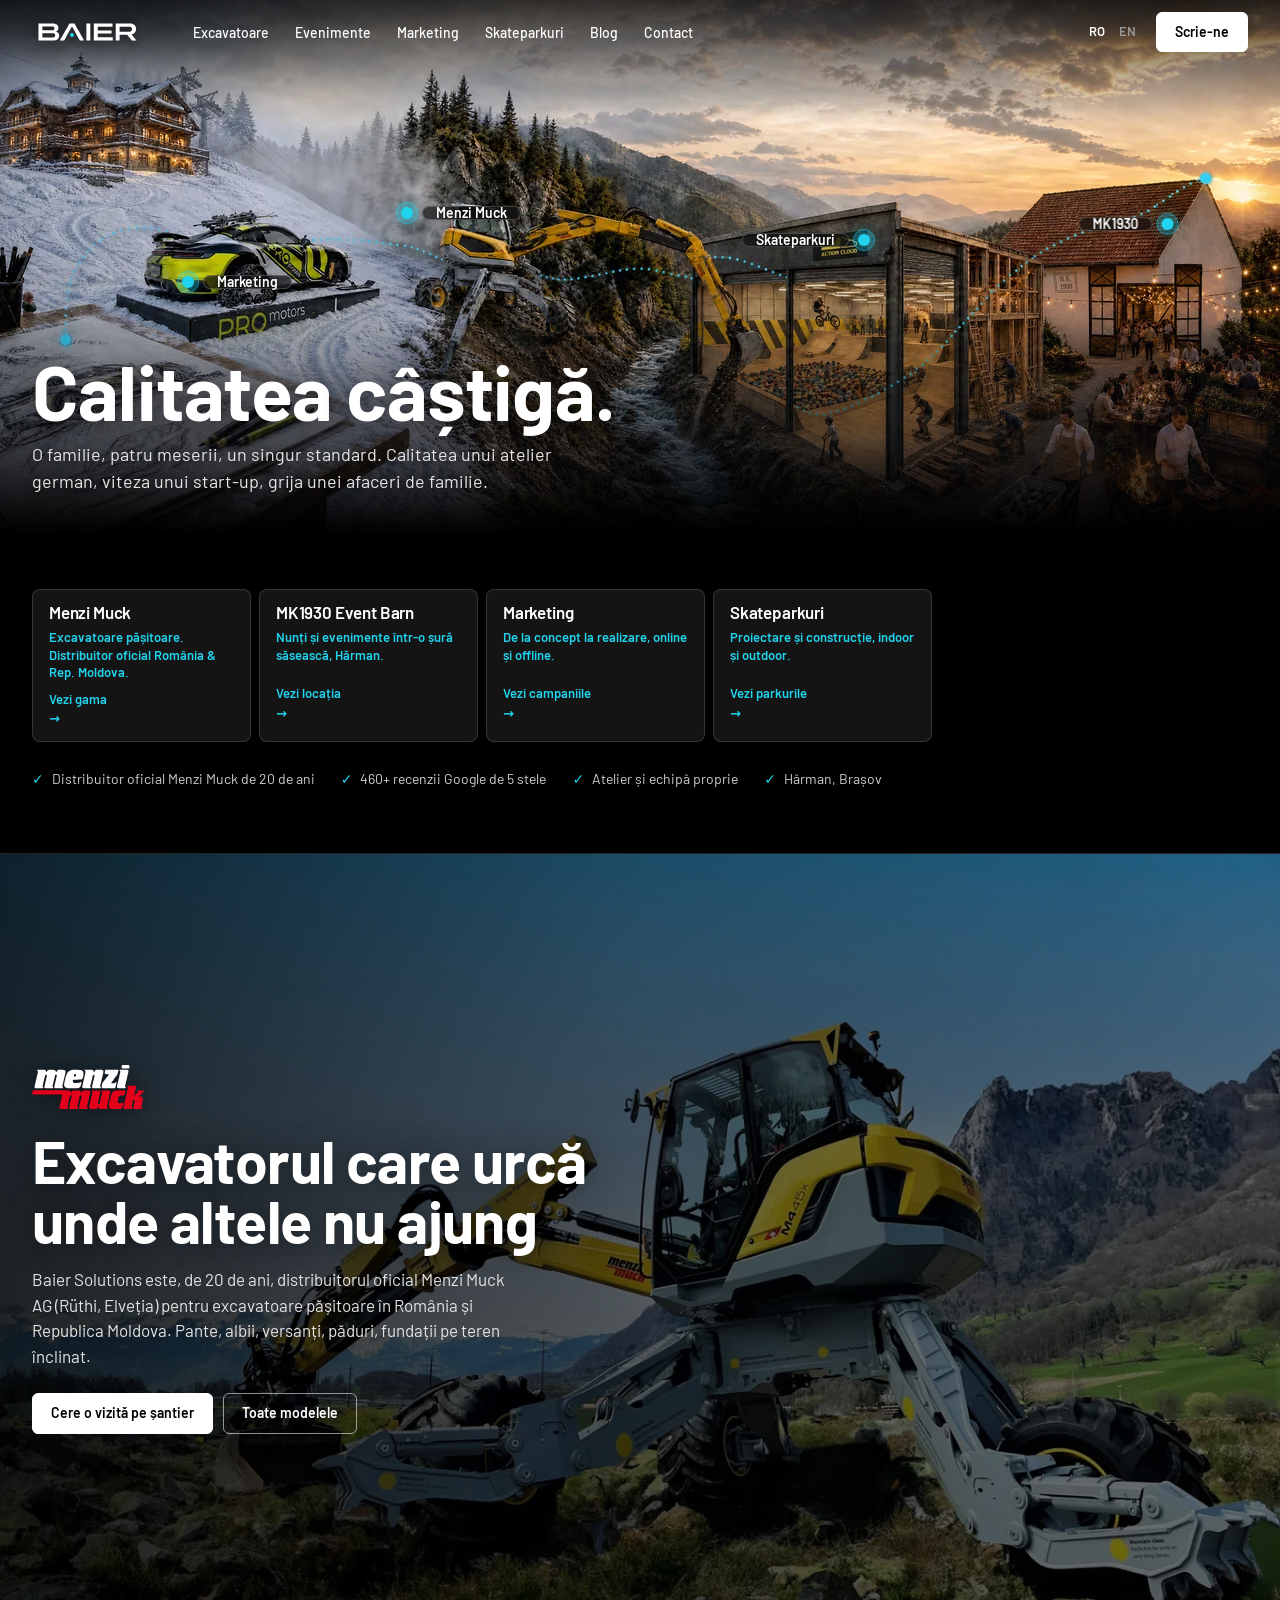
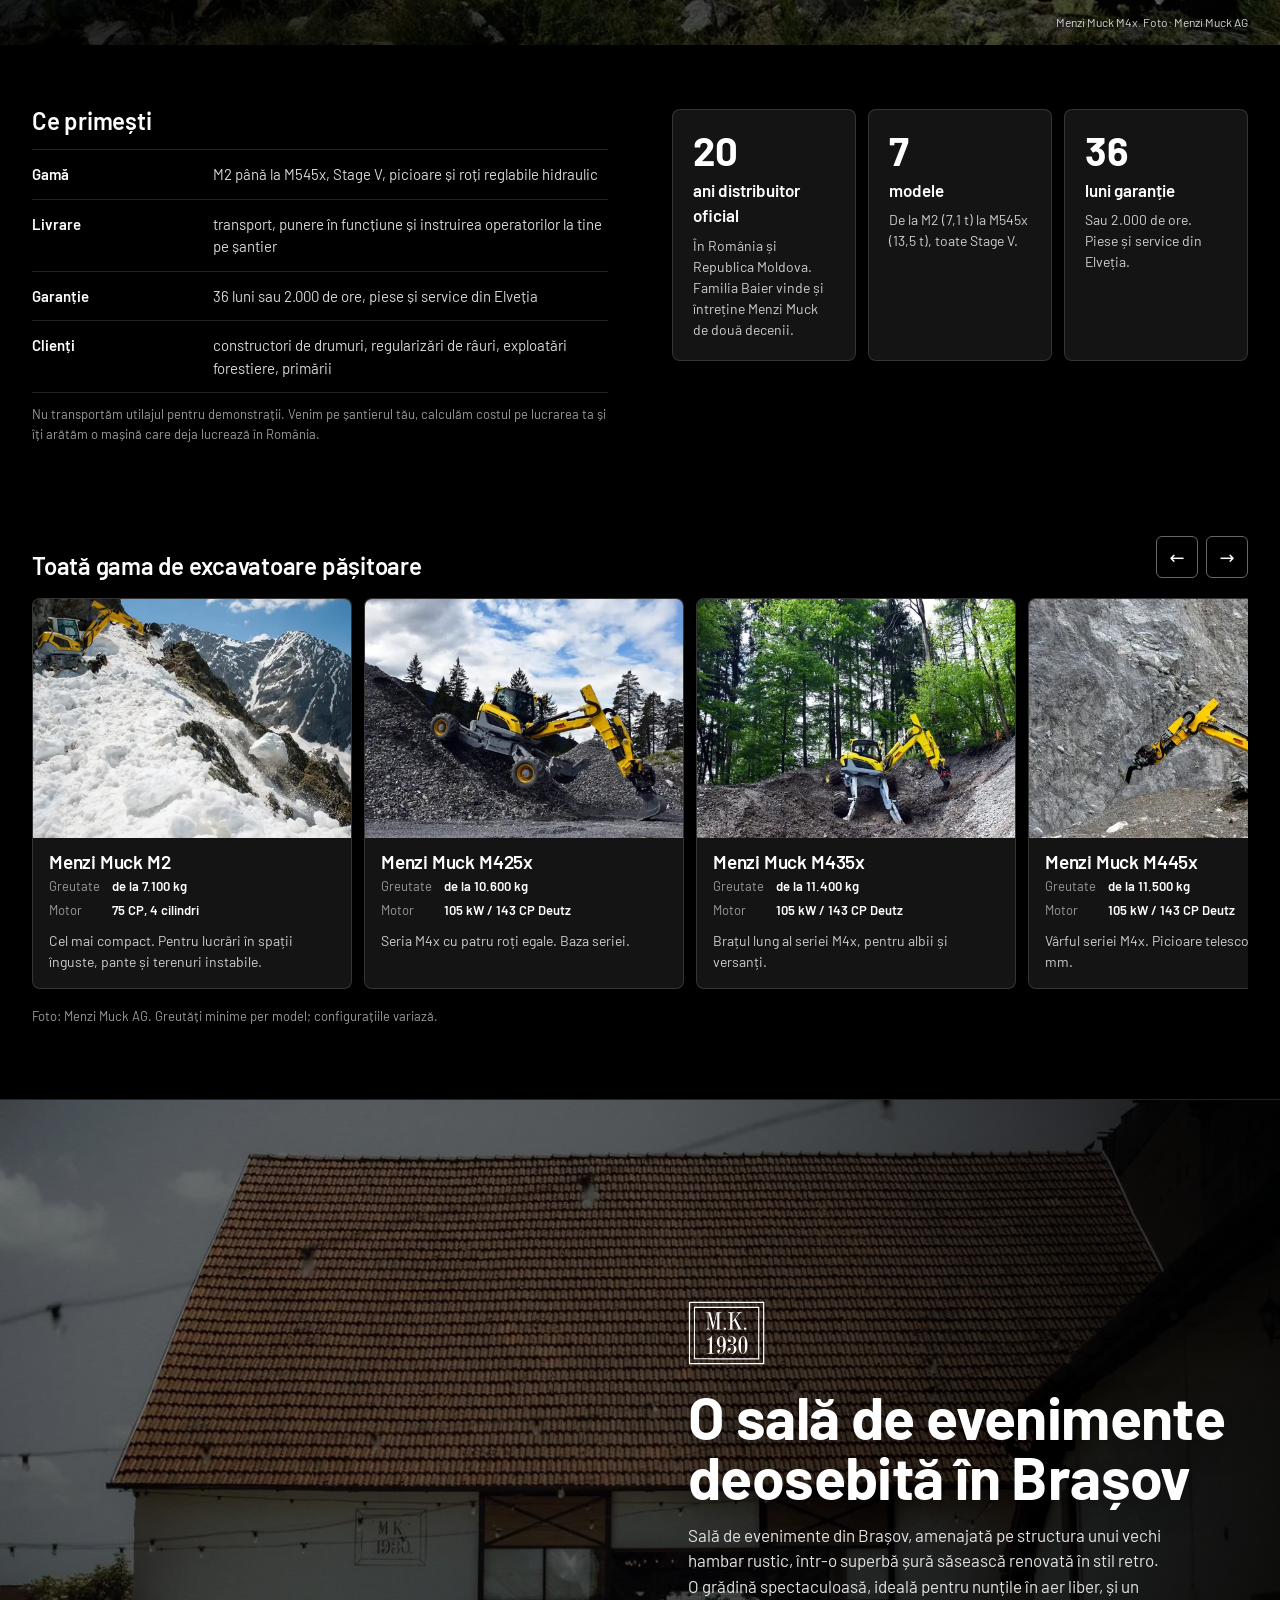
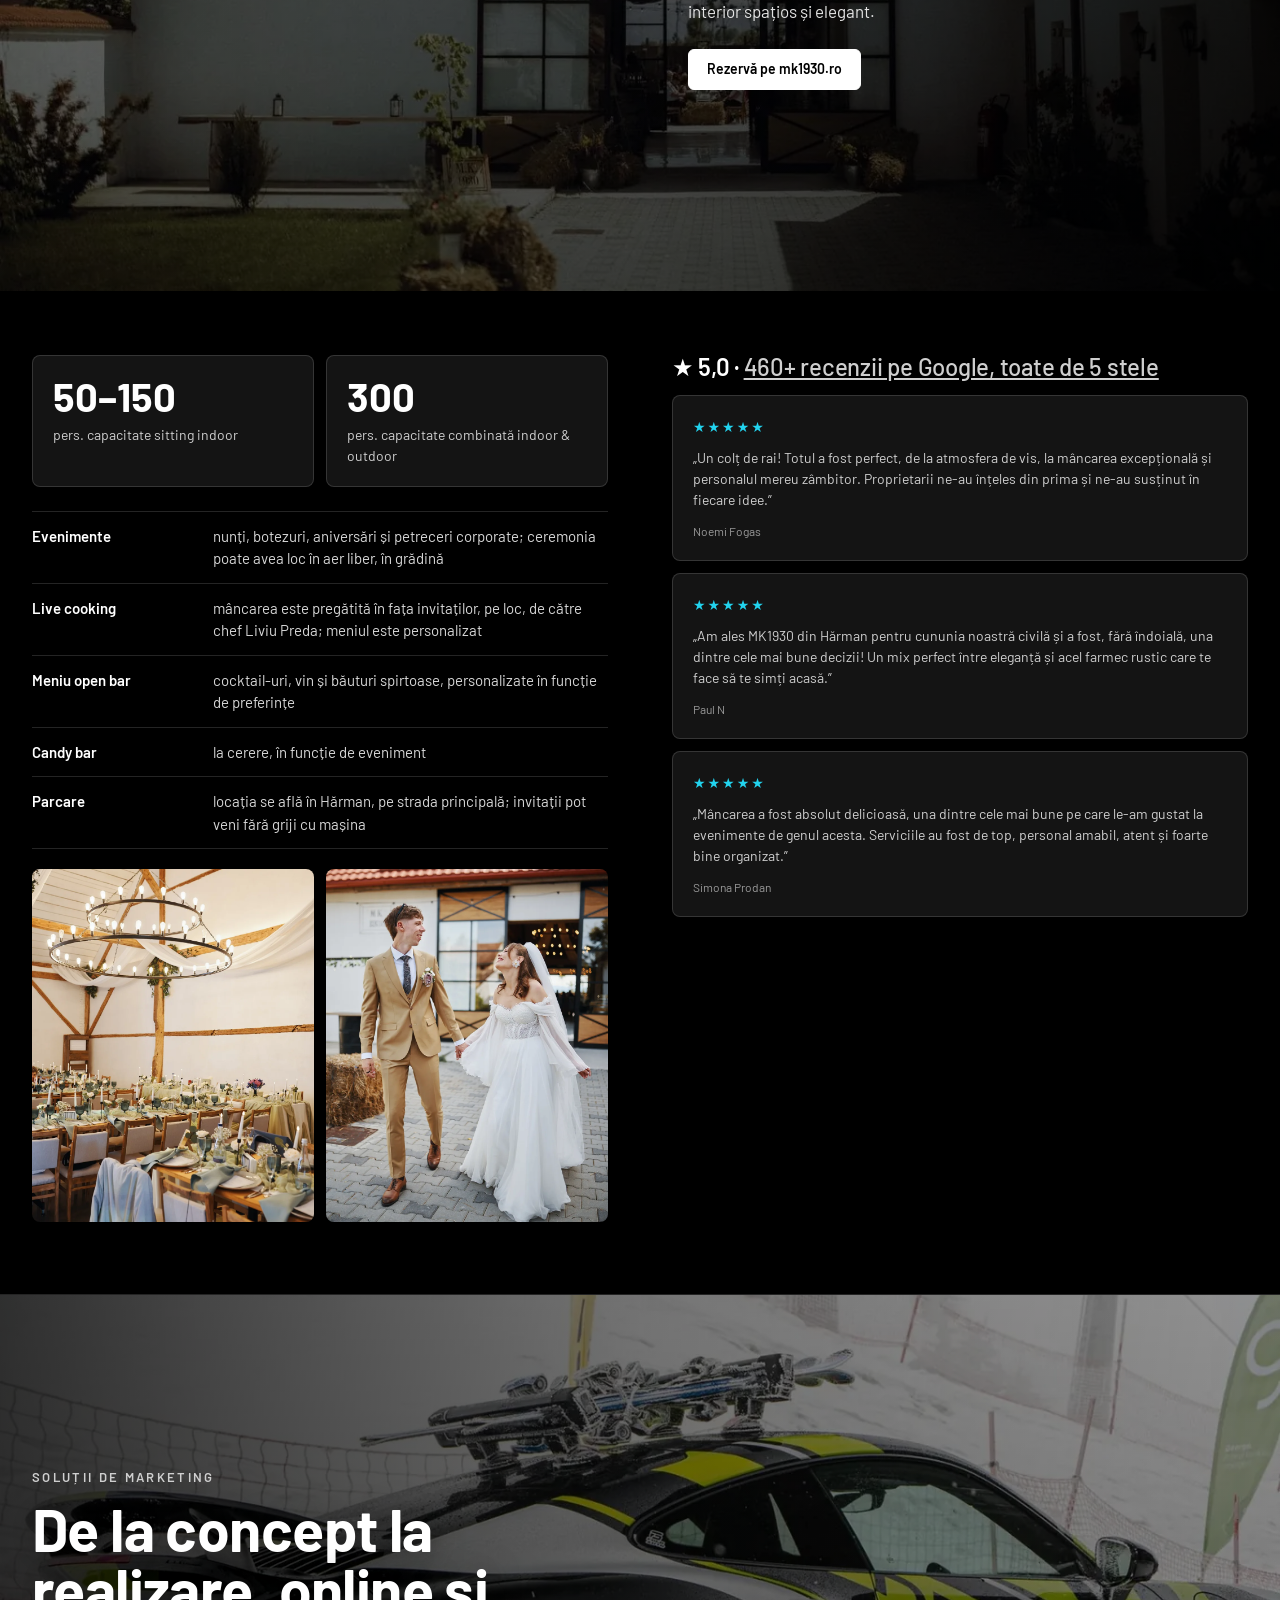
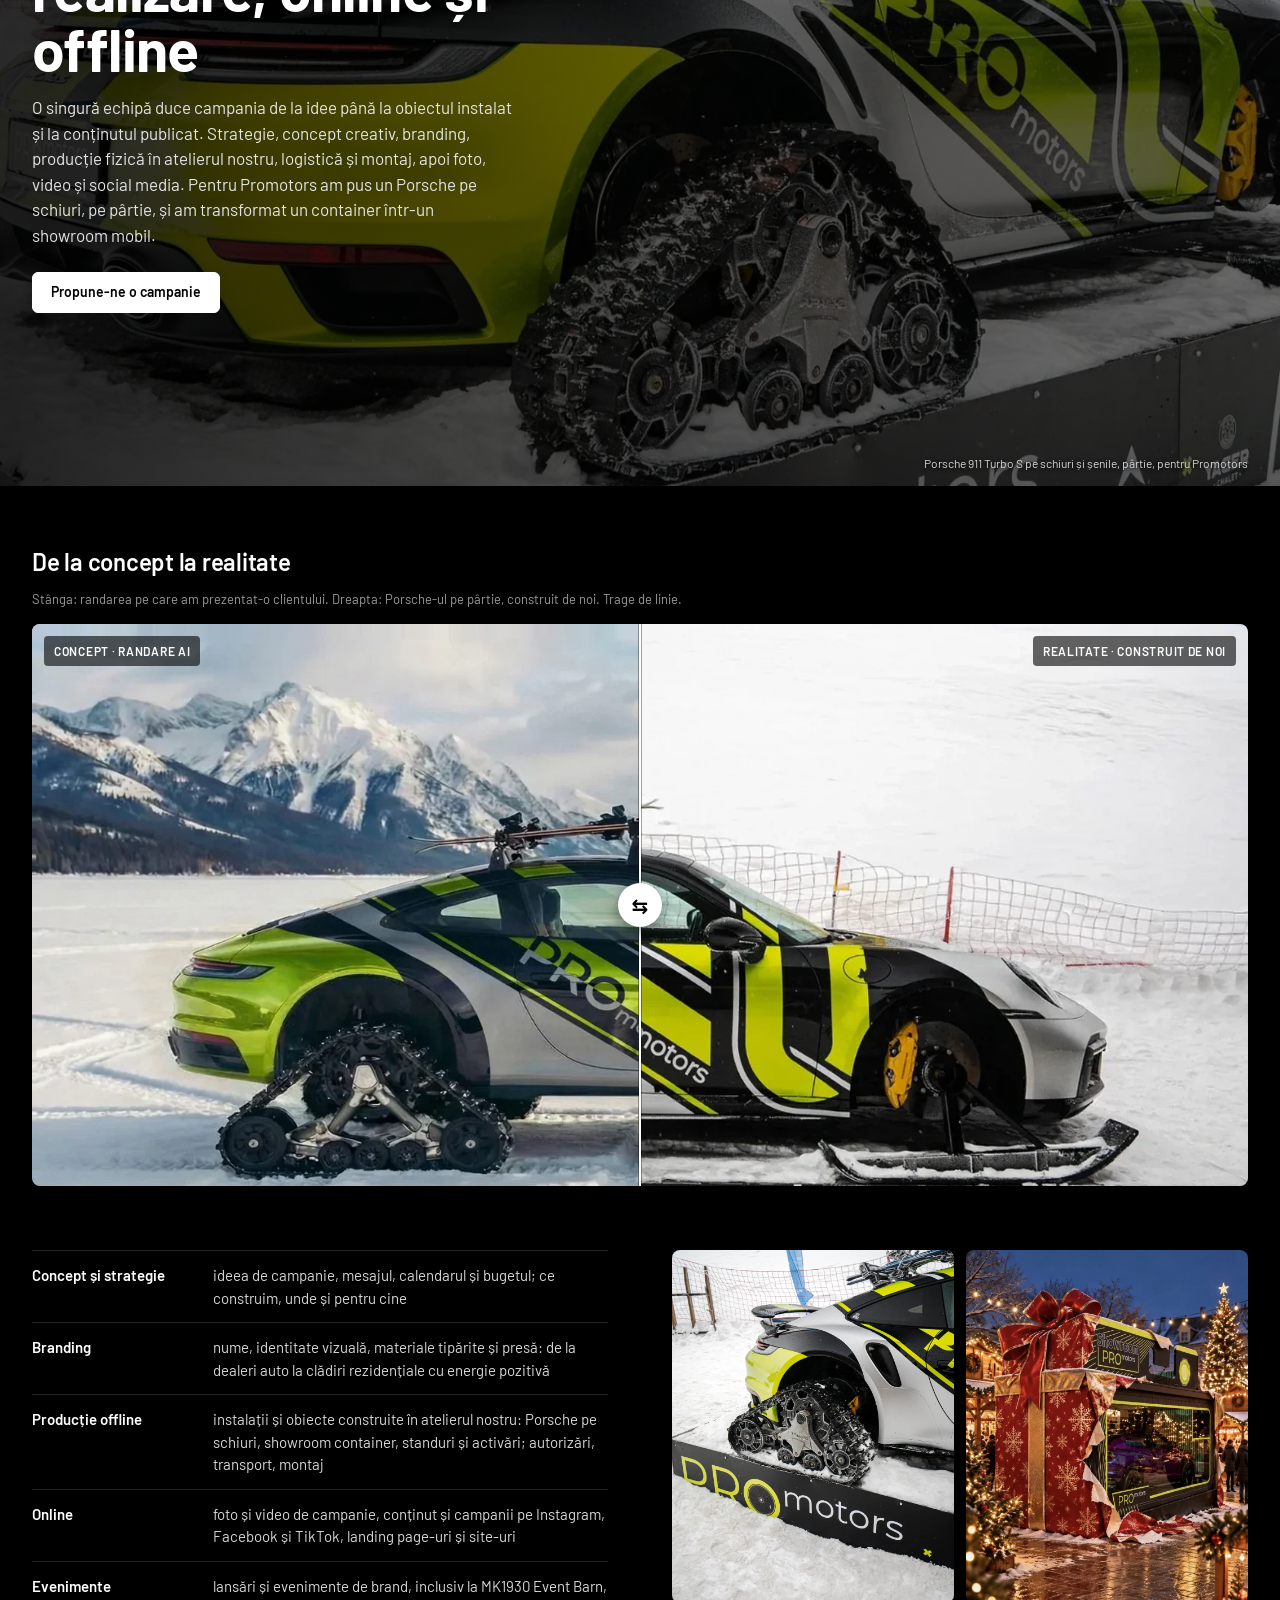
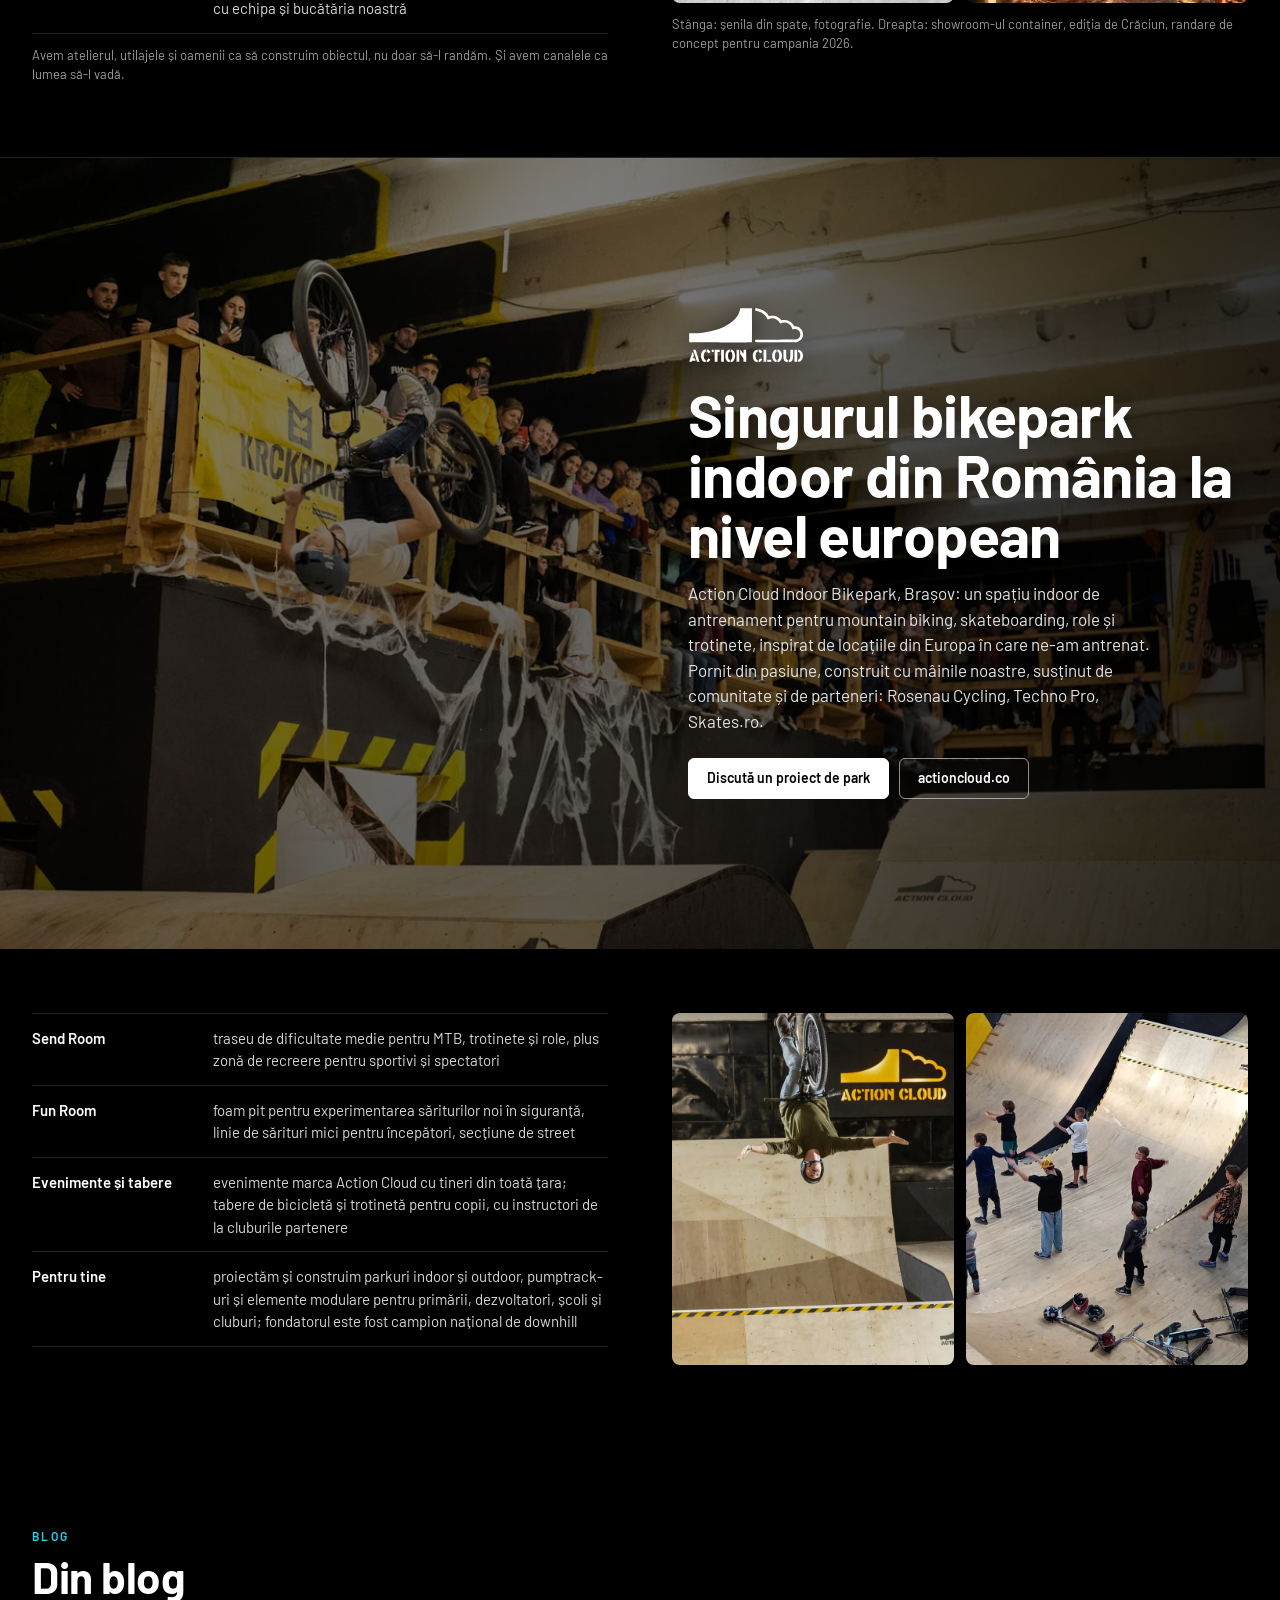
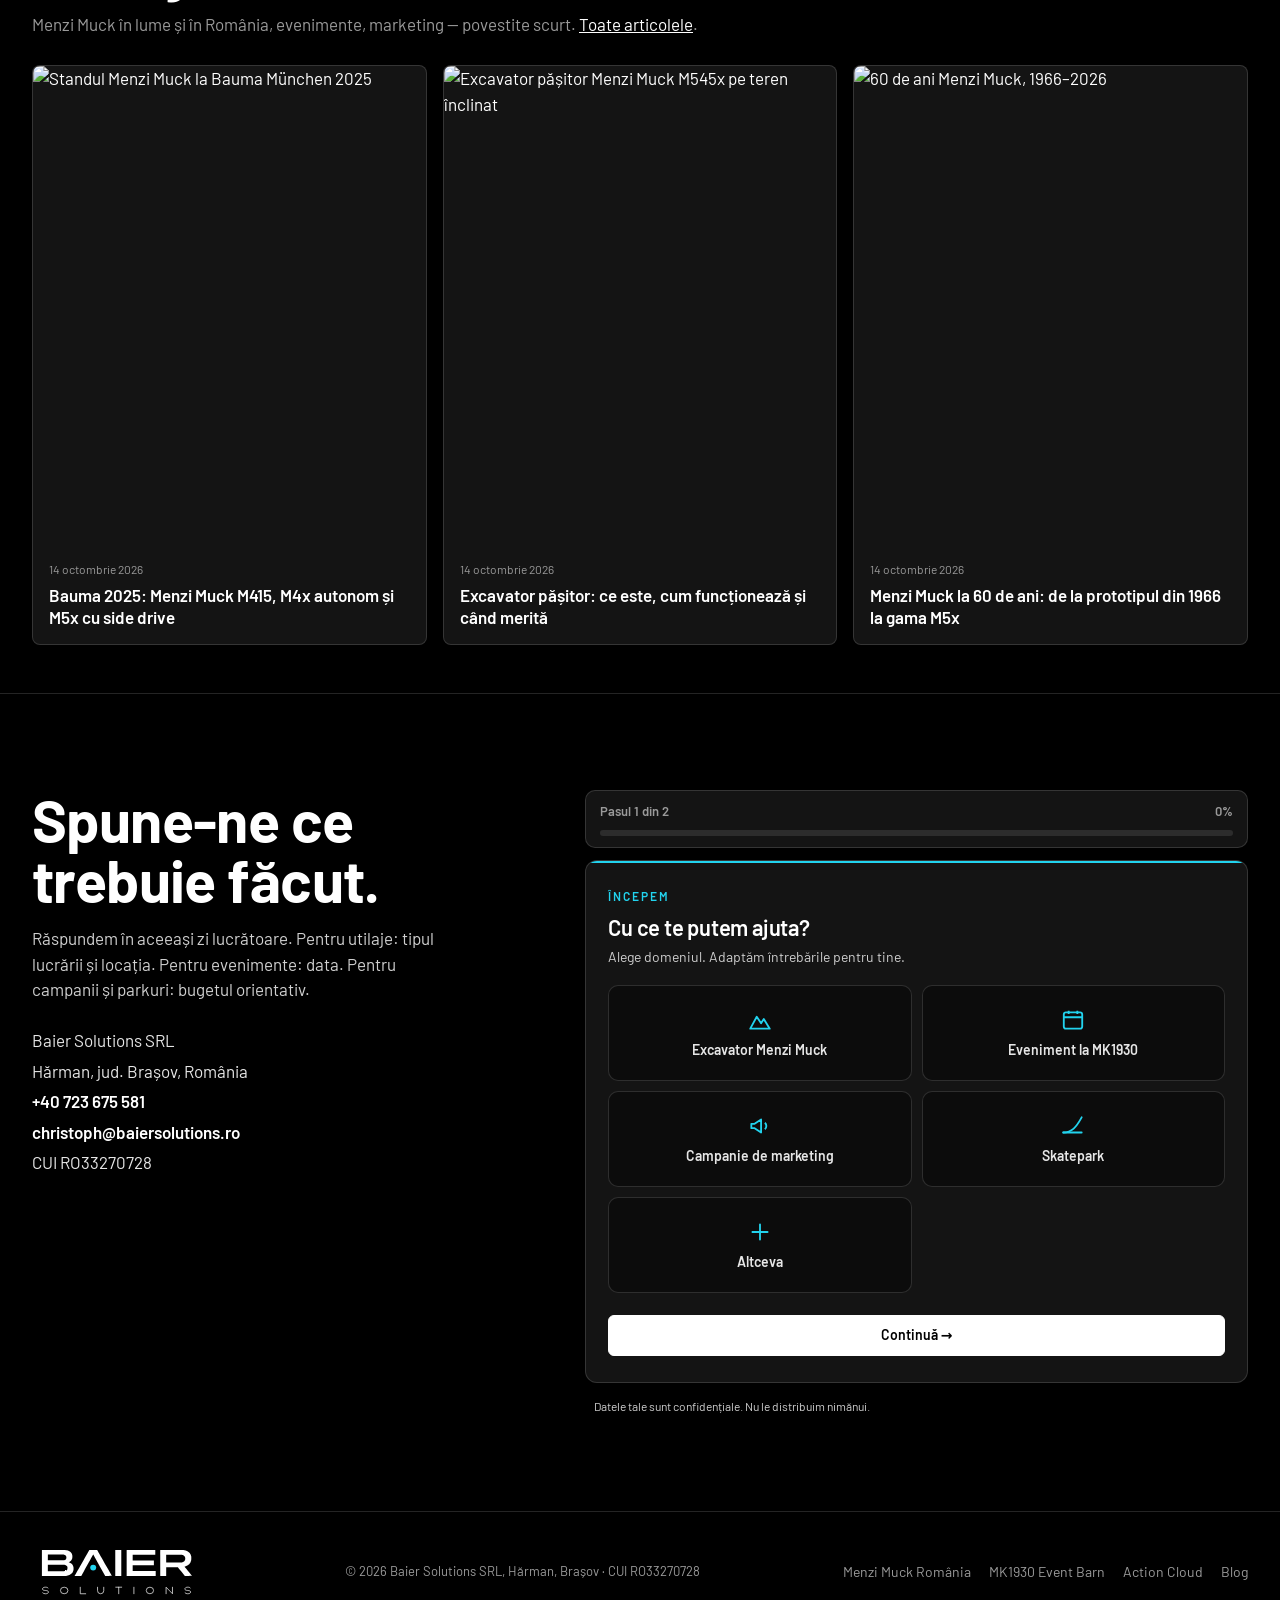
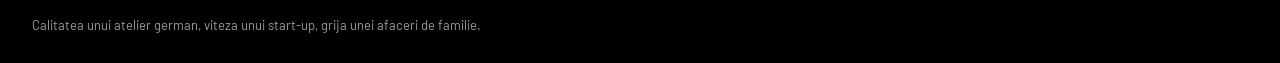
==== index.html @ e68c233a "Site + shared blog (built from Supabase at deploy) Co-Authored-By: Claude Fable 5.1 <noreply@anthrop" ====
<!doctype html>
<html lang="ro">
<head>
<meta charset="utf-8">
<meta name="viewport" content="width=device-width, initial-scale=1, viewport-fit=cover">
<title>Distribuitor oficial Menzi Muck România &amp; Moldova | Baier Solutions</title>
<meta name="description" content="Distribuitor oficial Menzi Muck în România și Rep. Moldova de 20 de ani. Excavatoare pășitoare, MK1930 Event Barn, soluții de marketing și skateparkuri. Hărman, Brașov.">
<link rel="canonical" href="https://baiersolutions.ro/">
<meta name="robots" content="index, follow, max-image-preview:large">
<meta name="author" content="Baier Solutions SRL">
<meta property="og:type" content="website">
<meta property="og:site_name" content="Baier Solutions">
<meta property="og:locale" content="ro_RO">
<meta property="og:locale:alternate" content="en_US">
<meta property="og:url" content="https://baiersolutions.ro/">
<meta property="og:title" content="Distribuitor oficial Menzi Muck România &amp; Moldova — Baier Solutions">
<meta property="og:description" content="Excavatoare pășitoare Menzi Muck, MK1930 Event Barn, soluții de marketing și skateparkuri. Calitatea unui atelier german, în Brașov, de 20 de ani.">
<meta property="og:image" content="https://baiersolutions.ro/img/hero-pano-1920.webp">
<meta property="og:image:width" content="1920">
<meta property="og:image:height" content="800">
<meta property="og:image:alt" content="Cele patru domenii Baier Solutions într-o singură scenă cinematică">
<meta name="twitter:card" content="summary_large_image">
<meta name="twitter:title" content="Distribuitor oficial Menzi Muck România &amp; Moldova — Baier Solutions">
<meta name="twitter:description" content="Excavatoare pășitoare Menzi Muck, MK1930 Event Barn, marketing și skateparkuri. Brașov, de 20 de ani.">
<meta name="twitter:image" content="https://baiersolutions.ro/img/hero-pano-1920.webp">
<meta name="theme-color" content="#0A0A0B">
<script type="application/ld+json">
{"@context":"https://schema.org","@graph":[
{"@type":"LocalBusiness","@id":"https://baiersolutions.ro/#business","name":"Baier Solutions","legalName":"Baier Solutions SRL","url":"https://baiersolutions.ro/","image":"https://baiersolutions.ro/img/hero-pano-1920.webp","logo":"https://baiersolutions.ro/img/icon-512.png","telephone":"+40723675581","email":"christoph@baiersolutions.ro","vatID":"RO33270728","foundingDate":"2006","slogan":"Calitatea câștigă.","description":"Distribuitor oficial Menzi Muck pentru excavatoare pășitoare în România și Republica Moldova. De asemenea: MK1930 Event Barn, soluții de marketing și proiectare-construcție de skateparkuri.","address":{"@type":"PostalAddress","streetAddress":"Hărman","addressLocality":"Hărman","addressRegion":"Brașov","postalCode":"507085","addressCountry":"RO"},"geo":{"@type":"GeoCoordinates","latitude":45.7236,"longitude":25.6689},"areaServed":[{"@type":"Country","name":"România"},{"@type":"Country","name":"Republica Moldova"}],"knowsLanguage":["ro","de","en"],"priceRange":"€€€","knowsAbout":["excavatoare pășitoare Menzi Muck","închiriere excavator pășitor","evenimente și nunți","marketing","proiectare și construcție skateparkuri"]},
{"@type":"WebSite","@id":"https://baiersolutions.ro/#website","url":"https://baiersolutions.ro/","name":"Baier Solutions","inLanguage":"ro-RO","publisher":{"@id":"https://baiersolutions.ro/#business"}}
]}
</script>
<link rel="icon" href="img/app-icon.svg" type="image/svg+xml">
<link rel="icon" href="img/favicon-32.png" sizes="32x32" type="image/png">
<link rel="apple-touch-icon" href="img/apple-touch-icon.png">
<link rel="preload" as="image" imagesrcset="img/hero-pano-768.webp 768w, img/hero-pano-1280.webp 1280w, img/hero-pano-1920.webp 1920w, img/hero-pano-2560.webp 2560w" imagesizes="100vw">
<link rel="preload" as="font" type="font/woff2" href="fonts/barlow-latin-700-normal.woff2" crossorigin>
<link rel="preload" as="font" type="font/woff2" href="fonts/barlow-latin-ext-700-normal.woff2" crossorigin>
<link rel="preload" as="font" type="font/woff2" href="fonts/barlow-latin-600-normal.woff2" crossorigin>
<style>
/* self-hosted Barlow (latin + latin-ext, covers RO diacritics) */
@font-face{font-family:"Barlow";font-style:normal;font-display:swap;font-weight:400;src:url(fonts/barlow-latin-400-normal.woff2) format("woff2");unicode-range:U+0000-00FF,U+0131,U+0152-0153,U+02BB-02BC,U+02C6,U+02DA,U+02DC,U+0304,U+0308,U+0329,U+2000-206F,U+20AC,U+2122,U+2191,U+2193,U+2212,U+2215,U+FEFF,U+FFFD}
@font-face{font-family:"Barlow";font-style:normal;font-display:swap;font-weight:400;src:url(fonts/barlow-latin-ext-400-normal.woff2) format("woff2");unicode-range:U+0100-02BA,U+02BD-02C5,U+02C7-02CC,U+02CE-02D7,U+02DD-02FF,U+0304,U+0308,U+0329,U+1D00-1DBF,U+1E00-1E9F,U+1EF2-1EFF,U+2020,U+20A0-20AB,U+20AD-20C0,U+2113,U+2C60-2C7F,U+A720-A7FF}
@font-face{font-family:"Barlow";font-style:normal;font-display:swap;font-weight:500;src:url(fonts/barlow-latin-500-normal.woff2) format("woff2");unicode-range:U+0000-00FF,U+0131,U+0152-0153,U+02BB-02BC,U+02C6,U+02DA,U+02DC,U+0304,U+0308,U+0329,U+2000-206F,U+20AC,U+2122,U+2191,U+2193,U+2212,U+2215,U+FEFF,U+FFFD}
@font-face{font-family:"Barlow";font-style:normal;font-display:swap;font-weight:500;src:url(fonts/barlow-latin-ext-500-normal.woff2) format("woff2");unicode-range:U+0100-02BA,U+02BD-02C5,U+02C7-02CC,U+02CE-02D7,U+02DD-02FF,U+0304,U+0308,U+0329,U+1D00-1DBF,U+1E00-1E9F,U+1EF2-1EFF,U+2020,U+20A0-20AB,U+20AD-20C0,U+2113,U+2C60-2C7F,U+A720-A7FF}
@font-face{font-family:"Barlow";font-style:normal;font-display:swap;font-weight:600;src:url(fonts/barlow-latin-600-normal.woff2) format("woff2");unicode-range:U+0000-00FF,U+0131,U+0152-0153,U+02BB-02BC,U+02C6,U+02DA,U+02DC,U+0304,U+0308,U+0329,U+2000-206F,U+20AC,U+2122,U+2191,U+2193,U+2212,U+2215,U+FEFF,U+FFFD}
@font-face{font-family:"Barlow";font-style:normal;font-display:swap;font-weight:600;src:url(fonts/barlow-latin-ext-600-normal.woff2) format("woff2");unicode-range:U+0100-02BA,U+02BD-02C5,U+02C7-02CC,U+02CE-02D7,U+02DD-02FF,U+0304,U+0308,U+0329,U+1D00-1DBF,U+1E00-1E9F,U+1EF2-1EFF,U+2020,U+20A0-20AB,U+20AD-20C0,U+2113,U+2C60-2C7F,U+A720-A7FF}
@font-face{font-family:"Barlow";font-style:normal;font-display:swap;font-weight:700;src:url(fonts/barlow-latin-700-normal.woff2) format("woff2");unicode-range:U+0000-00FF,U+0131,U+0152-0153,U+02BB-02BC,U+02C6,U+02DA,U+02DC,U+0304,U+0308,U+0329,U+2000-206F,U+20AC,U+2122,U+2191,U+2193,U+2212,U+2215,U+FEFF,U+FFFD}
@font-face{font-family:"Barlow";font-style:normal;font-display:swap;font-weight:700;src:url(fonts/barlow-latin-ext-700-normal.woff2) format("woff2");unicode-range:U+0100-02BA,U+02BD-02C5,U+02C7-02CC,U+02CE-02D7,U+02DD-02FF,U+0304,U+0308,U+0329,U+1D00-1DBF,U+1E00-1E9F,U+1EF2-1EFF,U+2020,U+20A0-20AB,U+20AD-20C0,U+2113,U+2C60-2C7F,U+A720-A7FF}

:root{--bg:#000;--bg2:#0b0b0b;--panel:#141414;--line:rgba(255,255,255,.14);--text:#fff;--muted:#9a9a9a;--gold:#b8922e;--cyan:#22D3EE;--font:"Barlow",system-ui,sans-serif;--max:1280px;--g:clamp(16px,3vw,32px)}
*{box-sizing:border-box;margin:0;padding:0}
html{scroll-behavior:smooth}
body{font-family:var(--font);font-size:17px;line-height:1.5;color:var(--text);background:var(--bg);-webkit-font-smoothing:antialiased;overflow-x:hidden}
a{color:inherit}
:focus-visible{outline:2px solid #fff;outline-offset:3px}
.wrap{max-width:var(--max);margin:0 auto;padding:0 var(--g)}
.lang-en [data-ro]{display:none}
.lang-ro [data-en]{display:none}
h1,h2,h3{font-weight:700;letter-spacing:-.01em;line-height:1.02}

/* nav */
header{position:fixed;top:0;left:0;right:0;z-index:40;transition:background .3s,border-color .3s;border-bottom:1px solid transparent}
header.solid{background:rgba(0,0,0,.82);backdrop-filter:blur(12px);-webkit-backdrop-filter:blur(12px);border-color:var(--line)}
.nav{display:flex;align-items:center;justify-content:space-between;height:64px;gap:20px}
.brand{display:flex;align-items:center;gap:12px;text-decoration:none}
.brand img{height:30px;width:auto;display:block}
.nav ul{display:none;list-style:none;gap:6px;flex:1;margin-left:20px}
.nav ul a{text-decoration:none;font-size:14px;font-weight:500;color:#fff;padding:6px 10px;border-radius:6px}
.nav ul a:hover,.nav ul a.on{background:rgba(255,255,255,.12)}
.nr{display:flex;align-items:center;gap:14px}
.lang{display:flex;gap:2px;font-size:13px;font-weight:600}
.lang button{background:none;border:0;cursor:pointer;font:inherit;color:#9a9a9a;padding:4px 6px}
.lang button[aria-pressed=true]{color:#fff}
.btn{display:inline-block;background:#fff;color:#000;text-decoration:none;font-weight:600;font-size:14px;padding:11px 18px;border-radius:6px;border:1px solid #fff;cursor:pointer;font-family:inherit;line-height:1.2}
.btn:hover{background:#e6e6e6}
.btn.ghost{background:transparent;color:#fff;border-color:rgba(255,255,255,.55)}
.btn.ghost:hover{background:rgba(255,255,255,.12)}
@media(min-width:1024px){.nav ul{display:flex}}
.nr .btn{display:none}@media(min-width:600px){.nr .btn{display:inline-block}}
/* mobile menu */
.menubtn{display:none;width:44px;height:44px;align-items:center;justify-content:center;background:none;border:0;cursor:pointer;color:#fff;padding:0;margin-right:-8px}
.menubtn svg{width:26px;height:26px}
.menubtn .x{display:none}
@media(max-width:1023px){.menubtn{display:inline-flex}}
.mmenu{position:fixed;inset:0;z-index:35;background:rgba(0,0,0,.97);backdrop-filter:blur(10px);-webkit-backdrop-filter:blur(10px);display:flex;flex-direction:column;justify-content:center;gap:2px;padding:calc(64px + env(safe-area-inset-top,0px)) var(--g) 40px;transform:translateY(-12px);opacity:0;visibility:hidden;transition:opacity .28s ease,transform .38s cubic-bezier(.2,.7,.2,1),visibility .28s}
#hdr.open .mmenu{transform:none;opacity:1;visibility:visible}
#hdr.open .menubtn .bars{display:none}#hdr.open .menubtn .x{display:block}
.mmenu .ml{display:block;font-size:clamp(26px,7.5vw,40px);font-weight:700;letter-spacing:-.01em;line-height:1.1;color:#fff;text-decoration:none;padding:13px 0;border-bottom:1px solid var(--line)}
.mmenu .ml:active{color:var(--cyan)}
.mmenu .mcta{margin-top:26px}
.mmenu .mcta .btn{display:inline-block;font-size:16px;padding:14px 22px}
#hdr.open ~ .sticky{display:none!important}

/* hero — cinematic four-domains panorama */
.hero{position:relative;background:var(--bg);display:block;padding:0 0 clamp(36px,5vw,64px);overflow:hidden;isolation:isolate}
.hero .pano{position:relative;line-height:0}
.hero .pano img{display:block;width:100%;height:auto}
.hero .pano::before{content:"";position:absolute;top:0;left:0;right:0;height:120px;background:linear-gradient(180deg,rgba(0,0,0,.72),rgba(0,0,0,0));z-index:2;pointer-events:none}
.hero .pano::after{content:"";position:absolute;left:0;right:0;bottom:-1px;height:64%;background:linear-gradient(180deg,rgba(9,9,11,0) 0%,rgba(9,9,11,.12) 38%,rgba(9,9,11,.62) 74%,var(--bg) 100%);z-index:1;pointer-events:none}
.hero .panocopy{position:absolute;left:0;right:0;bottom:0;z-index:3;line-height:1.5;padding-bottom:clamp(18px,3vw,46px)}
.hero .herobody{position:relative;z-index:3;padding-top:clamp(18px,2.6vw,30px)}
.hero h1{font-size:clamp(40px,6vw,78px);max-width:16ch;text-shadow:0 2px 26px rgba(0,0,0,.65)}
.hero .sub{font-size:clamp(15px,1.4vw,19px);color:#e6e6e6;max-width:52ch;margin-top:12px;text-shadow:0 1px 12px rgba(0,0,0,.7)}
/* interactive tags over the four worlds */
.hero .tags{position:absolute;inset:0;z-index:3;pointer-events:none}
.tag{position:absolute;transform:translate(-50%,-50%);pointer-events:auto;text-decoration:none;display:inline-flex;align-items:center;gap:9px;white-space:nowrap}
.tag.lft{flex-direction:row-reverse}
.tag .tdot{position:relative;width:12px;height:12px;border-radius:50%;background:var(--cyan);box-shadow:0 0 0 4px rgba(34,211,238,.22),0 0 14px rgba(34,211,238,.85);flex:0 0 auto}
.tag .tdot::after{content:"";position:absolute;inset:-5px;border-radius:50%;border:1.5px solid rgba(34,211,238,.6);animation:tpulse 2.6s cubic-bezier(.2,.7,.2,1) infinite}
@keyframes tpulse{0%{transform:scale(.7);opacity:.9}100%{transform:scale(2.6);opacity:0}}
.tag .tlab{font-size:14px;font-weight:600;color:#fff;background:rgba(10,10,12,.58);backdrop-filter:blur(8px);-webkit-backdrop-filter:blur(8px);border:1px solid rgba(255,255,255,.2);padding:6px 13px;border-radius:999px;text-shadow:0 1px 6px rgba(0,0,0,.55);transition:background .2s,border-color .2s,color .2s,transform .2s}
.tag:hover .tlab{background:rgba(34,211,238,.92);color:#05222a;border-color:var(--cyan);transform:translateY(-1px)}
.tag:focus-visible .tlab{outline:2px solid #fff;outline-offset:2px}
@media(max-width:759px){.hero .tags{display:none}}
.tiles{display:grid;gap:8px;margin-top:26px;max-width:900px}
@media(min-width:760px){.tiles{grid-template-columns:repeat(4,minmax(0,1fr))}}
.tile{display:block;min-width:0;text-decoration:none;padding:14px 16px 12px;border-radius:8px;background:var(--panel);border:1px solid var(--line);transition:background .2s,border-color .2s,transform .2s}
.tile:hover{background:#1c1c1c;border-color:rgba(255,255,255,.4);transform:translateY(-2px)}
.tile h3{font-size:17px;font-weight:600;margin-bottom:4px}
.tile p{font-size:13px;color:#cfcfcf;line-height:1.35;min-height:3.6em}
.tile span{display:block;margin-top:8px;font-size:13px;font-weight:600;color:var(--cyan)}
.checks{display:flex;flex-wrap:wrap;gap:8px 26px;margin-top:26px;font-size:14px;color:#cfcfcf}
.checks li{list-style:none}
.checks li::before{content:"✓";margin-right:8px;font-weight:700;color:var(--cyan)}
/* the real wordmark floats over the panorama and stays identical once the header turns solid */
header:not(.solid) .brand img{filter:drop-shadow(0 1px 8px rgba(0,0,0,.75))}
@media (prefers-reduced-motion:no-preference){
  .hero h1 .w{display:inline-block;opacity:0;transform:translateY(.35em);animation:up .7s cubic-bezier(.2,.7,.2,1) forwards}
  .hero h1 .w:nth-child(2){animation-delay:.2s}
  .hero .sub,.tiles,.checks{opacity:0;transform:translateY(12px);animation:up .7s cubic-bezier(.2,.7,.2,1) forwards}
  .hero .sub{animation-delay:.35s}.tiles{animation-delay:.5s}.checks{animation-delay:.65s}
  @keyframes up{to{opacity:1;transform:none}}
}
@media(max-width:759px){
  .hero .panocopy{position:static;padding:16px 0 0}
  .hero .pano::after{height:22%}
  .hero .herobody{padding-top:14px}
  .tiles{grid-template-columns:1fr 1fr;gap:8px;margin-top:20px}
  .tile{padding:12px 12px 10px}.tile p{display:none}.tile h3{font-size:14px;margin:0}.tile span{margin-top:6px;font-size:12px}
  .checks{display:grid;grid-template-columns:1fr 1fr;gap:6px 14px;font-size:13px;margin-top:20px}
}

/* photo sections */
.feat{position:relative;min-height:88svh;display:flex;align-items:center;padding:96px 0;overflow:hidden;isolation:isolate;border-top:1px solid var(--line)}
.feat .bg{position:absolute;inset:0;z-index:-1}
.feat .bg img{width:100%;height:100%;object-fit:cover;display:block}
.feat .bg::after{content:"";position:absolute;inset:0;background:linear-gradient(180deg,rgba(0,0,0,.55) 0%,rgba(0,0,0,.25) 40%,rgba(0,0,0,.6) 100%)}
.feat.right .bg::after{background:linear-gradient(270deg,rgba(0,0,0,.7) 0%,rgba(0,0,0,.3) 50%,rgba(0,0,0,.15) 100%),linear-gradient(180deg,rgba(0,0,0,.3),rgba(0,0,0,.5))}
.feat.left .bg::after{background:linear-gradient(90deg,rgba(0,0,0,.72) 0%,rgba(0,0,0,.35) 50%,rgba(0,0,0,.15) 100%),linear-gradient(180deg,rgba(0,0,0,.3),rgba(0,0,0,.5))}
.feat .wrap{width:100%}
.feat .box{max-width:560px}
.feat.right .box{margin-left:auto}
.feat .logo{display:block;height:44px;width:auto;margin-bottom:22px;filter:drop-shadow(0 2px 12px rgba(0,0,0,.6))}
.feat .k{font-size:13px;font-weight:600;letter-spacing:.18em;text-transform:uppercase;color:#cfcfcf;margin-bottom:12px}
.feat h2{font-size:clamp(34px,4.6vw,60px);text-shadow:0 2px 30px rgba(0,0,0,.5)}
.feat p{font-size:17px;color:#e3e3e3;margin-top:16px;max-width:48ch}
.feat .cta{display:flex;flex-wrap:wrap;gap:10px;margin-top:24px}
.feat figcaption{position:absolute;right:var(--g);bottom:14px;font-size:12px;color:#d4d4d4;z-index:1;text-shadow:0 1px 4px rgba(0,0,0,.85)}

/* dark detail bands */
.detail{background:var(--bg);padding:64px 0 72px}
.detail .wrap{display:grid;gap:36px}
@media(min-width:900px){.detail .wrap{grid-template-columns:1fr 1fr;gap:64px;align-items:start}}
.detail h3{font-size:24px;font-weight:600;margin-bottom:16px}
.facts{list-style:none;border-top:1px solid var(--line)}
.facts li{padding:13px 0;border-bottom:1px solid var(--line);display:grid;grid-template-columns:minmax(120px,1fr) 2.4fr;gap:4px 16px;font-size:15px;color:#d6d6d6}
.facts b{font-weight:600;color:#fff}
@media(max-width:560px){.facts li{grid-template-columns:1fr}.facts b{font-size:13px;color:#9a9a9a;font-weight:600}}
.cards{display:grid;gap:12px}
@media(min-width:700px){.cards{grid-template-columns:repeat(3,1fr)}}
.card{background:var(--panel);border:1px solid var(--line);border-radius:8px;padding:20px}
.card h4{font-size:17px;font-weight:600;margin-bottom:6px}
.card p{font-size:14px;color:#cfcfcf}
.card .n{display:block;font-size:40px;font-weight:700;line-height:1;margin-bottom:8px}
.card .stars{color:var(--cyan);letter-spacing:2px;font-size:14px;display:block;margin-bottom:10px}
.card cite{display:block;font-style:normal;font-size:12px;color:var(--muted);margin-top:12px}
.pair{display:grid;grid-template-columns:1fr 1fr;gap:12px}
.pair img{display:block;width:100%;height:auto;aspect-ratio:4/5;object-fit:cover;border-radius:8px}
.note{font-size:13px;color:var(--muted);margin-top:12px}

/* concept vs reality */
.cmpwrap{grid-column:1/-1;min-width:0}
.cmp{position:relative;aspect-ratio:1600/740;border-radius:8px;overflow:hidden;background:#111;user-select:none;-webkit-user-select:none;touch-action:pan-y}
.cmp img{position:absolute;inset:0;width:100%;height:100%;object-fit:cover;display:block;pointer-events:none}
.cmp .concept{clip-path:inset(0 50% 0 0)}
.cmp .bar{position:absolute;top:0;bottom:0;left:50%;width:2px;background:#fff;transform:translateX(-1px);box-shadow:0 0 0 1px rgba(0,0,0,.35);pointer-events:none}
.cmp .knob{position:absolute;top:50%;left:50%;transform:translate(-50%,-50%);width:44px;height:44px;border-radius:50%;background:#fff;color:#000;display:grid;place-items:center;font-size:20px;font-weight:700;box-shadow:0 4px 16px rgba(0,0,0,.5)}
.cmp .lab{position:absolute;top:12px;max-width:46%;font-size:12px;font-weight:600;letter-spacing:.06em;text-transform:uppercase;background:rgba(0,0,0,.6);padding:6px 10px;border-radius:4px;pointer-events:none;transition:opacity .2s ease}
@media(max-width:560px){.cmp .lab{font-size:10px;padding:5px 7px}}
.cmp .lab.l{left:12px}.cmp .lab.r{right:12px}
.cmp input{position:absolute;inset:0;width:100%;height:100%;opacity:0;cursor:ew-resize;margin:0}
.cmp input:focus-visible ~ .bar{background:var(--cyan)}
/* models carousel */
.models{padding:28px 0 0;grid-column:1/-1;min-width:0}
.detail .wrap > *{min-width:0}
.models .mh{display:flex;align-items:end;justify-content:space-between;gap:16px;margin-bottom:16px}
.models h3{font-size:24px;font-weight:600;margin:0}
.mnav{display:flex;gap:8px}
.mnav button{width:42px;height:42px;border:1px solid rgba(255,255,255,.4);background:transparent;color:#fff;font-size:18px;cursor:pointer;border-radius:6px;font-family:inherit}
.mnav button:hover{background:#fff;color:#000}
.mtrack{list-style:none;display:flex;gap:12px;overflow-x:auto;scroll-snap-type:x mandatory;padding:4px 0 14px;scrollbar-width:none;cursor:grab}
.mtrack::-webkit-scrollbar{display:none}
.mtrack.drag{cursor:grabbing;scroll-snap-type:none}
.mcard{flex:0 0 min(78vw,320px);width:min(78vw,320px);min-width:0;scroll-snap-align:start;border:1px solid var(--line);background:var(--panel);border-radius:8px;overflow:hidden}
.mcard img{display:block;width:100%;height:auto;aspect-ratio:4/3;object-fit:cover}
.mcard h3{font-size:19px;font-weight:600;padding:14px 16px 6px;margin:0}
.mcard dl{display:grid;grid-template-columns:auto 1fr;gap:4px 12px;padding:0 16px;font-size:13px}
.mcard dt{color:var(--muted)}
.mcard dd{font-weight:600}
.mcard p{padding:10px 16px 16px;font-size:14px;color:#cfcfcf}
.mcap{font-size:13px;color:var(--muted);padding-top:4px}
.models .wrap{padding:0;max-width:none;display:block}

/* contact */
.contact{padding:96px 0;border-top:1px solid var(--line)}
.contact .wrap{display:grid;gap:40px}
@media(min-width:900px){.contact .wrap{grid-template-columns:5fr 7fr;gap:80px}}
.contact h2{font-size:clamp(34px,4.6vw,60px);margin-bottom:16px;max-width:12ch}
.contact p{color:#cfcfcf;max-width:42ch}
.contact address{font-style:normal;line-height:1.8;margin-top:22px;color:#e6e6e6}
.contact address a{text-decoration:none;font-weight:600;color:#fff}
form{display:grid;gap:14px;background:var(--panel);border:1px solid var(--line);border-radius:8px;padding:22px}
label{display:grid;gap:6px;font-size:13px;font-weight:600;color:#e6e6e6}
input,select,textarea{font:inherit;font-size:16px;padding:12px 14px;border:1px solid rgba(255,255,255,.25);border-radius:6px;background:#000;color:#fff;width:100%}
select option{color:#000}
input:focus,select:focus,textarea:focus{outline:0;border-color:#fff}
textarea{min-height:130px;resize:vertical}
form button{justify-self:start}
@media(min-width:600px){.row2{display:grid;grid-template-columns:1fr 1fr;gap:14px}}

/* oferta wizard */
#oferta{background:none;border:0;padding:0;display:block;gap:0}
.prog{background:var(--panel);border:1px solid var(--line);border-radius:10px;padding:11px 14px;margin-bottom:12px}
.prog .pl{display:flex;justify-content:space-between;font-size:13px;color:var(--muted);margin-bottom:8px;font-weight:600}
.prog .pt{height:6px;background:rgba(255,255,255,.1);border-radius:999px;overflow:hidden}
.prog .pf{height:100%;width:0;background:var(--cyan);border-radius:999px;transition:width .4s cubic-bezier(.2,.7,.2,1)}
.ofcard{position:relative;background:var(--panel);border:1px solid var(--line);border-radius:12px;padding:26px 22px;overflow:hidden}
.ofcard::before{content:"";position:absolute;top:0;left:0;right:0;height:2px;background:var(--cyan)}
.fstep[hidden]{display:none}
.fstep .fk{font-size:12px;font-weight:600;letter-spacing:.16em;text-transform:uppercase;color:var(--cyan);margin-bottom:10px}
.fstep h3{font-size:22px;font-weight:600;margin-bottom:6px;line-height:1.15}
.fhint{font-size:14px;color:var(--muted);margin-bottom:18px}
.opts{display:grid;grid-template-columns:1fr 1fr;gap:10px}
.opt{position:relative;display:flex;flex-direction:column;align-items:center;justify-content:center;gap:8px;text-align:center;min-height:76px;padding:16px 12px;border:1px solid var(--line);border-radius:10px;background:#0c0c0c;cursor:pointer;transition:border-color .15s,background .15s}
.opt:hover{border-color:rgba(255,255,255,.45)}
.opt input[type=radio]{position:absolute;opacity:0;width:1px;height:1px;pointer-events:none}
.opt .oi{display:flex}.opt .oi svg{width:26px;height:26px;color:var(--cyan)}
.opt .ol{font-size:14px;font-weight:600;line-height:1.25}
.opts-dom .opt{min-height:96px}
.opt:has(input:checked){border-color:var(--cyan);background:rgba(34,211,238,.08)}
.opt:has(input:checked)::after{content:"✓";position:absolute;top:7px;right:10px;color:var(--cyan);font-weight:700;font-size:13px}
.opt:focus-within{outline:2px solid #fff;outline-offset:2px}
.ffields{display:grid;gap:14px}
.ffields label{display:grid;gap:6px;font-size:13px;font-weight:600;color:#e6e6e6}
.fnav{display:flex;gap:10px;margin-top:22px}
.fnav .fnext,.fnav .fsubmit{flex:1}
.fnav .fback{flex:0 0 auto}
.ftrust{font-size:12px;color:var(--muted);text-align:center;margin-top:14px}
@media(max-width:400px){.opts{grid-template-columns:1fr}.opts-dom .opt{min-height:64px;flex-direction:row;gap:12px;justify-content:flex-start;text-align:left}.opts-dom .opt .oi svg{width:22px;height:22px}}

footer{border-top:1px solid var(--line);color:var(--muted);padding:28px 0;font-size:13px}
footer .wrap{display:flex;flex-wrap:wrap;gap:12px 28px;justify-content:space-between;align-items:center}


.sticky{display:none}
@media(max-width:600px){
  .sticky{display:block;position:fixed;bottom:calc(10px + env(safe-area-inset-bottom));left:12px;right:12px;z-index:40;background:#fff;color:#000;text-align:center;padding:15px;font-weight:600;text-decoration:none;border-radius:10px;box-shadow:0 6px 24px rgba(0,0,0,.45)}
  body{padding-bottom:calc(76px + env(safe-area-inset-bottom))}
}

/* glass fallback where backdrop-filter is unsupported (older Android webviews) */
@supports not ((backdrop-filter:blur(1px)) or (-webkit-backdrop-filter:blur(1px))){
  .tile{background:rgba(18,18,18,.93)}
  header.solid{background:rgba(0,0,0,.95)}
  .mmenu{background:rgba(0,0,0,.99)}
  .tag .tlab{background:rgba(10,10,12,.86)}
}

/* respect reduced-motion everywhere */
@media(prefers-reduced-motion:reduce){
  *,*::before,*::after{animation-duration:.001ms!important;animation-iteration-count:1!important;transition-duration:.001ms!important;scroll-behavior:auto!important}
  .hero .bg img{animation:none!important;transform:none!important}
  .mtrack{scroll-behavior:auto!important}
}

/* blog teaser on the home page */
.bl{padding:clamp(56px,7vw,96px) 0 clamp(24px,4vw,48px)}
.bl-head{max-width:720px;margin-bottom:28px}.bl-k{display:block;font-size:12px;letter-spacing:.2em;text-transform:uppercase;color:var(--cyan);font-weight:600;margin-bottom:10px}
.bl-head h2{font-size:clamp(28px,4vw,44px)}.bl-head p{color:var(--muted);margin-top:12px}.bl-head a{color:#fff}
.bl-grid{display:grid;gap:16px}@media(min-width:760px){.bl-grid{grid-template-columns:repeat(3,minmax(0,1fr))}}
.bl-card{display:block;text-decoration:none;background:var(--panel);border:1px solid var(--line);border-radius:8px;overflow:hidden;transition:transform .2s,border-color .2s}.bl-card:hover{transform:translateY(-2px);border-color:rgba(255,255,255,.4)}
.bl-card img{width:100%;aspect-ratio:16/10;object-fit:cover;display:block}.bl-t{display:block;padding:14px 16px 16px}.bl-d{display:block;font-size:12px;color:var(--muted);margin-bottom:6px}.bl-h{display:block;font-size:17px;font-weight:600;line-height:1.3}
.fnet{display:flex;gap:18px;flex-wrap:wrap;font-size:14px}.fnet a{color:var(--muted);text-decoration:none}.fnet a:hover{color:#fff}
</style>
</head>
<body class="lang-ro">

<header id="hdr">
  <div class="wrap nav">
    <a class="brand" href="#top" aria-label="Baier Solutions"><img src="img/logo-wordmark-white.svg" alt="Baier Solutions" width="2060" height="556"></a>
    <ul>
      <li><a href="#utilaje"><span data-ro>Excavatoare</span><span data-en>Excavators</span></a></li>
      <li><a href="#evenimente"><span data-ro>Evenimente</span><span data-en>Events</span></a></li>
      <li><a href="#marketing">Marketing</a></li>
      <li><a href="#skateparkuri"><span data-ro>Skateparkuri</span><span data-en>Skateparks</span></a></li>
      <li><a href="/blog/">Blog</a></li>
      <li><a href="#contact">Contact</a></li>
    </ul>
    <div class="nr">
      <div class="lang" role="group" aria-label="Limbă / Language"><button type="button" data-lang="ro" aria-pressed="true">RO</button><button type="button" data-lang="en" aria-pressed="false">EN</button></div>
      <a class="btn" href="#contact"><span data-ro>Scrie-ne</span><span data-en>Get in touch</span></a>
      <button class="menubtn" id="menubtn" aria-label="Meniu" aria-expanded="false" aria-controls="mmenu">
        <svg class="bars" viewBox="0 0 24 24" fill="none" stroke="currentColor" stroke-width="2" stroke-linecap="round"><path d="M3 6h18M3 12h18M3 18h18"/></svg>
        <svg class="x" viewBox="0 0 24 24" fill="none" stroke="currentColor" stroke-width="2" stroke-linecap="round"><path d="M6 6l12 12M18 6L6 18"/></svg>
      </button>
    </div>
  </div>
  <nav class="mmenu" id="mmenu" aria-label="Meniu principal">
    <a class="ml" href="#utilaje"><span data-ro>Excavatoare Menzi Muck</span><span data-en>Menzi Muck excavators</span></a>
    <a class="ml" href="#evenimente"><span data-ro>Evenimente MK1930</span><span data-en>MK1930 events</span></a>
    <a class="ml" href="#marketing">Marketing</a>
    <a class="ml" href="#skateparkuri"><span data-ro>Skateparkuri</span><span data-en>Skateparks</span></a>
    <a class="ml" href="/blog/">Blog</a>
    <a class="ml" href="#contact">Contact</a>
    <div class="mcta"><a class="btn" href="#contact"><span data-ro>Cere o ofertă</span><span data-en>Get a quote</span></a></div>
  </nav>
</header>

<main id="top">
<section class="hero">
  <div class="pano"><picture>
    <img src="img/hero-pano-1920.webp" sizes="100vw" srcset="img/hero-pano-768.webp 768w, img/hero-pano-1280.webp 1280w, img/hero-pano-1920.webp 1920w, img/hero-pano-2560.webp 2560w, img/hero-pano-3072.webp 3072w" alt="Cele patru domenii Baier Solutions într-o singură scenă — Porsche pe schiuri (marketing), excavator pășitor Menzi Muck, bikepark indoor Action Cloud și șura de evenimente MK1930" fetchpriority="high" decoding="async" width="3072" height="1280">
  </picture>
    <div class="tags">
      <a class="tag" href="#marketing" style="left:18.5%;top:53%"><span class="tdot"></span><span class="tlab">Marketing</span></a>
      <a class="tag" href="#utilaje" style="left:36%;top:40%"><span class="tdot"></span><span class="tlab">Menzi Muck</span></a>
      <a class="tag lft" href="#skateparkuri" style="left:63%;top:45%"><span class="tdot"></span><span class="tlab">Skateparkuri</span></a>
      <a class="tag lft" href="#evenimente" style="left:88%;top:42%"><span class="tdot"></span><span class="tlab">MK1930</span></a>
    </div>
    <div class="wrap panocopy">
      <h1><span data-ro><span class="w">Calitatea</span> <span class="w">câștigă.</span></span><span data-en><span class="w">Quality</span> <span class="w">wins.</span></span></h1>
      <p class="sub"><span data-ro>O familie, patru meserii, un singur standard. Calitatea unui atelier german, viteza unui start-up, grija unei afaceri de familie.</span><span data-en>One family, four trades, one standard. The quality of a German workshop, the speed of a start-up, the care of a family business.</span></p>
    </div>
  </div>
  <div class="wrap herobody">
    <div class="tiles">
      <a class="tile" href="#utilaje"><h3>Menzi Muck</h3><p><span data-ro>Excavatoare pășitoare. Distribuitor oficial România &amp; Rep. Moldova.</span><span data-en>Walking excavators. Official distributor, Romania &amp; Moldova.</span></p><span><span data-ro>Vezi gama</span><span data-en>See the range</span> →</span></a>
      <a class="tile" href="#evenimente"><h3>MK1930 Event Barn</h3><p><span data-ro>Nunți și evenimente într-o șură săsească, Hărman.</span><span data-en>Weddings and events in a Saxon barn, Hărman.</span></p><span><span data-ro>Vezi locația</span><span data-en>See the venue</span> →</span></a>
      <a class="tile" href="#marketing"><h3>Marketing</h3><p><span data-ro>De la concept la realizare, online și offline.</span><span data-en>From concept to delivery, online and offline.</span></p><span><span data-ro>Vezi campaniile</span><span data-en>See the work</span> →</span></a>
      <a class="tile" href="#skateparkuri"><h3>Skateparkuri</h3><p><span data-ro>Proiectare și construcție, indoor și outdoor.</span><span data-en>Design and build, indoor and outdoor.</span></p><span><span data-ro>Vezi parkurile</span><span data-en>See the parks</span> →</span></a>
    </div>
    <ul class="checks">
      <li><span data-ro>Distribuitor oficial Menzi Muck de 20 de ani</span><span data-en>Official Menzi Muck distributor for 20 years</span></li>
      <li><span data-ro>460+ recenzii Google de 5 stele</span><span data-en>460+ five-star Google reviews</span></li>
      <li><span data-ro>Atelier și echipă proprie</span><span data-en>Own workshop and team</span></li>
      <li><span data-ro>Hărman, Brașov</span><span data-en>Hărman, Brașov</span></li>
    </ul>
  </div>
</section>

<!-- MENZI MUCK -->
<section class="feat left" id="utilaje">
  <div class="bg"><img src="img/menzimuck-m4x.webp" alt="" loading="lazy" sizes="100vw" srcset="img/menzimuck-m4x-768.webp 768w, img/menzimuck-m4x-1024.webp 1024w, img/menzimuck-m4x-1366.webp 1366w, img/menzimuck-m4x.webp 1600w" width="1600" height="1066"></div>
  <div class="wrap"><div class="box">
    <img class="logo" src="img/menzimuck-w2.svg" alt="Menzi Muck">
    <h2><span data-ro>Excavatorul care urcă unde altele nu ajung</span><span data-en>The excavator that climbs where others can't</span></h2>
    <p><span data-ro>Baier Solutions este, de 20 de ani, distribuitorul oficial Menzi Muck AG (Rüthi, Elveția) pentru excavatoare pășitoare în România și Republica Moldova. Pante, albii, versanți, păduri, fundații pe teren înclinat.</span><span data-en>For 20 years, Baier Solutions has been the official distributor of Menzi Muck AG (Rüthi, Switzerland) walking excavators in Romania and the Republic of Moldova. Slopes, riverbeds, embankments, forests, foundations on sloping ground.</span></p>
    <div class="cta"><a class="btn" href="#contact"><span data-ro>Cere o vizită pe șantier</span><span data-en>Request a site visit</span></a><a class="btn ghost" href="#models"><span data-ro>Toate modelele</span><span data-en>All models</span></a></div>
  </div></div>
  <figcaption><span data-ro>Menzi Muck M4x. Foto: Menzi Muck AG</span><span data-en>Menzi Muck M4x. Photo: Menzi Muck AG</span></figcaption>
</section>
<section class="detail" id="models">
  <div class="wrap">
    <div>
      <h3><span data-ro>Ce primești</span><span data-en>What you get</span></h3>
      <ul class="facts">
        <li><b><span data-ro>Gamă</span><span data-en>Range</span></b><span><span data-ro>M2 până la M545x, Stage V, picioare și roți reglabile hidraulic</span><span data-en>M2 to M545x, Stage V, hydraulically adjustable legs and wheels</span></span></li>
        <li><b><span data-ro>Livrare</span><span data-en>Delivery</span></b><span><span data-ro>transport, punere în funcțiune și instruirea operatorilor la tine pe șantier</span><span data-en>transport, commissioning and operator training on your site</span></span></li>
        <li><b><span data-ro>Garanție</span><span data-en>Warranty</span></b><span><span data-ro>36 luni sau 2.000 de ore, piese și service din Elveția</span><span data-en>36 months or 2,000 hours, parts and service from Switzerland</span></span></li>
        <li><b><span data-ro>Clienți</span><span data-en>Clients</span></b><span><span data-ro>constructori de drumuri, regularizări de râuri, exploatări forestiere, primării</span><span data-en>road builders, river regulation, forestry, municipalities</span></span></li>
      </ul>
      <p class="note"><span data-ro>Nu transportăm utilajul pentru demonstrații. Venim pe șantierul tău, calculăm costul pe lucrarea ta și îți arătăm o mașină care deja lucrează în România.</span><span data-en>We don't truck a machine around for demos. We come to your site, cost your job and show you a machine already working in Romania.</span></p>
    </div>
    <div class="cards">
      <div class="card"><span class="n">20</span><h4><span data-ro>ani distribuitor oficial</span><span data-en>years official distributor</span></h4><p><span data-ro>În România și Republica Moldova. Familia Baier vinde și întreține Menzi Muck de două decenii.</span><span data-en>In Romania and the Republic of Moldova. The Baier family has sold and serviced Menzi Muck for two decades.</span></p></div>
      <div class="card"><span class="n">7</span><h4><span data-ro>modele</span><span data-en>models</span></h4><p><span data-ro>De la M2 (7,1 t) la M545x (13,5 t), toate Stage V.</span><span data-en>From the M2 (7.1 t) to the M545x (13.5 t), all Stage V.</span></p></div>
      <div class="card"><span class="n">36</span><h4><span data-ro>luni garanție</span><span data-en>months warranty</span></h4><p><span data-ro>Sau 2.000 de ore. Piese și service din Elveția.</span><span data-en>Or 2,000 hours. Parts and service from Switzerland.</span></p></div>
    </div>
    <div class="models">
  <div class="mh">
    <h3><span data-ro>Toată gama de excavatoare pășitoare</span><span data-en>The full walking-excavator range</span></h3>
    <div class="mnav"><button type="button" data-dir="-1" aria-label="Înapoi">←</button><button type="button" data-dir="1" aria-label="Înainte">→</button></div>
  </div>
  <ul class="mtrack" tabindex="0">
        <li class="mcard">
          <img src="img/menzi-m2-800.webp" srcset="img/menzi-m2-480.webp 480w, img/menzi-m2-800.webp 800w" sizes="(max-width:700px) 78vw, 320px" alt="Menzi Muck M2" loading="lazy" width="800" height="600">
          <h3>Menzi Muck M2</h3>
          <dl><dt><span data-ro>Greutate</span><span data-en>Weight</span></dt><dd><span data-ro>de la 7.100 kg</span><span data-en>from 7,100 kg</span></dd><dt><span data-ro>Motor</span><span data-en>Engine</span></dt><dd>75 CP, 4 cilindri</dd></dl>
          <p><span data-ro>Cel mai compact. Pentru lucrări în spații înguste, pante și terenuri instabile.</span><span data-en>The most compact. For tight spaces, slopes and unstable ground.</span></p>
        </li>
        <li class="mcard">
          <img src="img/menzi-m425x-800.webp" srcset="img/menzi-m425x-480.webp 480w, img/menzi-m425x-800.webp 800w" sizes="(max-width:700px) 78vw, 320px" alt="Menzi Muck M425x" loading="lazy" width="800" height="600">
          <h3>Menzi Muck M425x</h3>
          <dl><dt><span data-ro>Greutate</span><span data-en>Weight</span></dt><dd><span data-ro>de la 10.600 kg</span><span data-en>from 10,600 kg</span></dd><dt><span data-ro>Motor</span><span data-en>Engine</span></dt><dd>105 kW / 143 CP Deutz</dd></dl>
          <p><span data-ro>Seria M4x cu patru roți egale. Baza seriei.</span><span data-en>M4x series with four equal wheels. The base of the range.</span></p>
        </li>
        <li class="mcard">
          <img src="img/menzi-m435x-800.webp" srcset="img/menzi-m435x-480.webp 480w, img/menzi-m435x-800.webp 800w" sizes="(max-width:700px) 78vw, 320px" alt="Menzi Muck M435x" loading="lazy" width="800" height="600">
          <h3>Menzi Muck M435x</h3>
          <dl><dt><span data-ro>Greutate</span><span data-en>Weight</span></dt><dd><span data-ro>de la 11.400 kg</span><span data-en>from 11,400 kg</span></dd><dt><span data-ro>Motor</span><span data-en>Engine</span></dt><dd>105 kW / 143 CP Deutz</dd></dl>
          <p><span data-ro>Brațul lung al seriei M4x, pentru albii și versanți.</span><span data-en>The long-reach M4x, for riverbeds and embankments.</span></p>
        </li>
        <li class="mcard">
          <img src="img/menzi-m445x-800.webp" srcset="img/menzi-m445x-480.webp 480w, img/menzi-m445x-800.webp 800w" sizes="(max-width:700px) 78vw, 320px" alt="Menzi Muck M445x" loading="lazy" width="800" height="600">
          <h3>Menzi Muck M445x</h3>
          <dl><dt><span data-ro>Greutate</span><span data-en>Weight</span></dt><dd><span data-ro>de la 11.500 kg</span><span data-en>from 11,500 kg</span></dd><dt><span data-ro>Motor</span><span data-en>Engine</span></dt><dd>105 kW / 143 CP Deutz</dd></dl>
          <p><span data-ro>Vârful seriei M4x. Picioare telescopice, roți 710 mm.</span><span data-en>Top of the M4x series. Telescopic legs, 710 mm wheels.</span></p>
        </li>
        <li class="mcard">
          <img src="img/menzi-m525x-800.webp" srcset="img/menzi-m525x-480.webp 480w, img/menzi-m525x-800.webp 800w" sizes="(max-width:700px) 78vw, 320px" alt="Menzi Muck M525x" loading="lazy" width="800" height="600">
          <h3>Menzi Muck M525x</h3>
          <dl><dt><span data-ro>Greutate</span><span data-en>Weight</span></dt><dd><span data-ro>de la 12.400 kg</span><span data-en>from 12,400 kg</span></dd><dt><span data-ro>Motor</span><span data-en>Engine</span></dt><dd>115 kW / 156 CP Deutz</dd></dl>
          <p><span data-ro>Intrarea în seria M5x, forță de clasă 13 t.</span><span data-en>Entry to the M5x series, 13-tonne-class force.</span></p>
        </li>
        <li class="mcard">
          <img src="img/menzi-m535x-800.webp" srcset="img/menzi-m535x-480.webp 480w, img/menzi-m535x-800.webp 800w" sizes="(max-width:700px) 78vw, 320px" alt="Menzi Muck M535x" loading="lazy" width="800" height="600">
          <h3>Menzi Muck M535x</h3>
          <dl><dt><span data-ro>Greutate</span><span data-en>Weight</span></dt><dd><span data-ro>de la 13.000 kg</span><span data-en>from 13,000 kg</span></dd><dt><span data-ro>Motor</span><span data-en>Engine</span></dt><dd>115 kW / 156 CP Deutz</dd></dl>
          <p><span data-ro>Echilibrul seriei: rază mare, stabilitate pe pante abrupte.</span><span data-en>The balanced one: long reach, stable on steep slopes.</span></p>
        </li>
        <li class="mcard">
          <img src="img/menzi-m545x-800.webp" srcset="img/menzi-m545x-480.webp 480w, img/menzi-m545x-800.webp 800w" sizes="(max-width:700px) 78vw, 320px" alt="Menzi Muck M545x" loading="lazy" width="800" height="600">
          <h3>Menzi Muck M545x</h3>
          <dl><dt><span data-ro>Greutate</span><span data-en>Weight</span></dt><dd><span data-ro>de la 13.500 kg</span><span data-en>from 13,500 kg</span></dd><dt><span data-ro>Motor</span><span data-en>Engine</span></dt><dd>115 kW / 156 CP Deutz</dd></dl>
          <p><span data-ro>Cel mai mare excavator pășitor Menzi Muck. Pentru lucrările imposibile.</span><span data-en>The largest Menzi Muck walking excavator. For the impossible jobs.</span></p>
        </li>
  </ul>
  <p class="mcap"><span data-ro>Foto: Menzi Muck AG. Greutăți minime per model; configurațiile variază.</span><span data-en>Photos: Menzi Muck AG. Minimum weights per model; configurations vary.</span></p>
</div>
  </div>
</section>

<!-- MK1930 -->
<section class="feat right" id="evenimente">
  <div class="bg"><img src="img/mk1930-barn.webp" alt="" loading="lazy" sizes="100vw" srcset="img/mk1930-barn-768.webp 768w, img/mk1930-barn-1024.webp 1024w, img/mk1930-barn-1366.webp 1366w, img/mk1930-barn.webp 1600w" width="1600" height="1066"></div>
  <div class="wrap"><div class="box">
    <img class="logo" src="img/mk1930-white.svg" alt="MK1930 Event Barn" style="height:64px">
    <h2><span data-ro>O sală de evenimente deosebită în Brașov</span><span data-en>A special events venue in Brașov</span></h2>
    <p><span data-ro>Sală de evenimente din Brașov, amenajată pe structura unui vechi hambar rustic, într-o superbă șură săsească renovată în stil retro. O grădină spectaculoasă, ideală pentru nunțile în aer liber, și un interior spațios și elegant.</span><span data-en>An events venue in Brașov, built on the structure of an old rustic barn, a superb Saxon barn renovated in retro style. A spectacular garden, ideal for open-air weddings, and a spacious, elegant interior.</span></p>
    <div class="cta"><a class="btn" href="https://mk1930.ro" target="_blank" rel="noopener"><span data-ro>Rezervă pe mk1930.ro</span><span data-en>Book on mk1930.ro</span></a></div>
  </div></div>
</section>
<section class="detail">
  <div class="wrap">
    <div>
      <div class="cards" style="grid-template-columns:1fr 1fr;margin-bottom:24px">
        <div class="card"><span class="n">50–150</span><p><span data-ro>pers. capacitate sitting indoor</span><span data-en>guests seated indoor</span></p></div>
        <div class="card"><span class="n">300</span><p><span data-ro>pers. capacitate combinată indoor &amp; outdoor</span><span data-en>guests combined indoor &amp; outdoor</span></p></div>
      </div>
      <ul class="facts">
        <li><b><span data-ro>Evenimente</span><span data-en>Events</span></b><span><span data-ro>nunți, botezuri, aniversări și petreceri corporate; ceremonia poate avea loc în aer liber, în grădină</span><span data-en>weddings, christenings, anniversaries and corporate parties; the ceremony can take place outdoors, in the garden</span></span></li>
        <li><b>Live cooking</b><span><span data-ro>mâncarea este pregătită în fața invitaților, pe loc, de către chef Liviu Preda; meniul este personalizat</span><span data-en>food is cooked in front of the guests, on the spot, by chef Liviu Preda; the menu is personalised</span></span></li>
        <li><b><span data-ro>Meniu open bar</span><span data-en>Open bar</span></b><span><span data-ro>cocktail-uri, vin și băuturi spirtoase, personalizate în funcție de preferințe</span><span data-en>cocktails, wine and spirits, tailored to your preferences</span></span></li>
        <li><b>Candy bar</b><span><span data-ro>la cerere, în funcție de eveniment</span><span data-en>on request, matched to the event</span></span></li>
        <li><b><span data-ro>Parcare</span><span data-en>Parking</span></b><span><span data-ro>locația se află în Hărman, pe strada principală; invitații pot veni fără griji cu mașina</span><span data-en>the venue is in Hărman, on the main road; guests can come by car without worry</span></span></li>
      </ul>
      <div class="pair" style="margin-top:20px"><img src="img/mk1930-interior.webp" alt="Interiorul șurei MK1930 pregătit pentru nuntă" loading="lazy" width="1000" height="1250"><img src="img/mk1930-couple.webp" alt="Miri în curtea MK1930" loading="lazy" width="1000" height="1250"></div>
    </div>
    <div>
      <h3>★ 5,0 · <a href="https://www.google.com/maps/place/?q=place_id:ChIJzVHmsoxfs0ARbaJtFTnHr4k" target="_blank" rel="noopener" style="font-weight:500;color:#cfcfcf"><span data-ro>460+ recenzii pe Google, toate de 5 stele</span><span data-en>460+ Google reviews, all five stars</span></a></h3>
      <div class="cards" style="grid-template-columns:1fr">
        <div class="card"><span class="stars">★★★★★</span><p>„Un colț de rai! Totul a fost perfect, de la atmosfera de vis, la mâncarea excepțională și personalul mereu zâmbitor. Proprietarii ne-au înțeles din prima și ne-au susținut în fiecare idee.”</p><cite>Noemi Fogas</cite></div>
        <div class="card"><span class="stars">★★★★★</span><p>„Am ales MK1930 din Hărman pentru cununia noastră civilă și a fost, fără îndoială, una dintre cele mai bune decizii! Un mix perfect între eleganță și acel farmec rustic care te face să te simți acasă.”</p><cite>Paul N</cite></div>
        <div class="card"><span class="stars">★★★★★</span><p>„Mâncarea a fost absolut delicioasă, una dintre cele mai bune pe care le-am gustat la evenimente de genul acesta. Serviciile au fost de top, personal amabil, atent și foarte bine organizat.”</p><cite>Simona Prodan</cite></div>
      </div>
    </div>
  </div>
</section>

<!-- MARKETING -->
<section class="feat left" id="marketing">
  <div class="bg"><img src="img/porsche-rear.webp" alt="" loading="lazy" sizes="100vw" srcset="img/porsche-rear-768.webp 768w, img/porsche-rear-1024.webp 1024w, img/porsche-rear-1366.webp 1366w, img/porsche-rear.webp 1600w" width="1600" height="1066"></div>
  <div class="wrap"><div class="box">
    <div class="k"><span data-ro>Soluții de marketing</span><span data-en>Marketing solutions</span></div>
    <h2><span data-ro>De la concept la realizare, online și offline</span><span data-en>From concept to delivery, online and offline</span></h2>
    <p><span data-ro>O singură echipă duce campania de la idee până la obiectul instalat și la conținutul publicat. Strategie, concept creativ, branding, producție fizică în atelierul nostru, logistică și montaj, apoi foto, video și social media. Pentru Promotors am pus un Porsche pe schiuri, pe pârtie, și am transformat un container într-un showroom mobil.</span><span data-en>One team takes the campaign from idea to the installed object and the published content. Strategy, creative concept, branding, physical production in our own workshop, logistics and installation, then photo, video and social media. For Promotors we put a Porsche on skis, on the slope, and turned a shipping container into a mobile showroom.</span></p>
    <div class="cta"><a class="btn" href="#contact"><span data-ro>Propune-ne o campanie</span><span data-en>Pitch us a campaign</span></a></div>
  </div></div>
  <figcaption><span data-ro>Porsche 911 Turbo S pe schiuri și șenile, pârtie, pentru Promotors</span><span data-en>Porsche 911 Turbo S on skis and tracks, on the slope, for Promotors</span></figcaption>
</section>
<section class="detail">
  <div class="wrap">
    <div class="cmpwrap">
      <h3><span data-ro>De la concept la realitate</span><span data-en>From concept to reality</span></h3>
      <p class="note" style="margin:0 0 14px"><span data-ro>Stânga: randarea pe care am prezentat-o clientului. Dreapta: Porsche-ul pe pârtie, construit de noi. Trage de linie.</span><span data-en>Left: the render we showed the client. Right: the Porsche on the slope, built by us. Drag the line.</span></p>
      <div class="cmp" id="cmp">
        <img class="real" src="img/cmp-real.webp" alt="Realitate: Porsche 911 pe schiuri și șenile, pe pârtie" width="1600" height="740">
        <img class="concept" src="img/cmp-concept.webp" alt="Concept: randare AI a Porsche-ului pe schiuri" width="1600" height="740">
        <div class="bar"><span class="knob">⇆</span></div>
        <span class="lab l"><span data-ro>Concept · randare AI</span><span data-en>Concept · AI render</span></span>
        <span class="lab r"><span data-ro>Realitate · construit de noi</span><span data-en>Reality · built by us</span></span>
        <input type="range" min="0" max="100" value="50" aria-label="Concept / realitate">
      </div>
    </div>
    <div>
      <ul class="facts">
        <li><b><span data-ro>Concept și strategie</span><span data-en>Concept and strategy</span></b><span><span data-ro>ideea de campanie, mesajul, calendarul și bugetul; ce construim, unde și pentru cine</span><span data-en>the campaign idea, the message, the calendar and the budget; what we build, where, and for whom</span></span></li>
        <li><b>Branding</b><span><span data-ro>nume, identitate vizuală, materiale tipărite și presă: de la dealeri auto la clădiri rezidențiale cu energie pozitivă</span><span data-en>naming, visual identity, print and press: from car dealers to energy-positive residential buildings</span></span></li>
        <li><b><span data-ro>Producție offline</span><span data-en>Offline production</span></b><span><span data-ro>instalații și obiecte construite în atelierul nostru: Porsche pe schiuri, showroom container, standuri și activări; autorizări, transport, montaj</span><span data-en>installations and objects built in our own workshop: Porsche on skis, container showroom, stands and activations; permits, transport, installation</span></span></li>
        <li><b><span data-ro>Online</span><span data-en>Online</span></b><span><span data-ro>foto și video de campanie, conținut și campanii pe Instagram, Facebook și TikTok, landing page-uri și site-uri</span><span data-en>campaign photo and video, content and ads on Instagram, Facebook and TikTok, landing pages and websites</span></span></li>
        <li><b><span data-ro>Evenimente</span><span data-en>Events</span></b><span><span data-ro>lansări și evenimente de brand, inclusiv la MK1930 Event Barn, cu echipa și bucătăria noastră</span><span data-en>launches and brand events, including at MK1930 Event Barn, with our own team and kitchen</span></span></li>
      </ul>
      <p class="note"><span data-ro>Avem atelierul, utilajele și oamenii ca să construim obiectul, nu doar să-l randăm. Și avem canalele ca lumea să-l vadă.</span><span data-en>We have the workshop, the machinery and the people to build the object, not just render it. And the channels to make sure people see it.</span></p>
    </div>
    <div>
      <div class="pair"><img src="img/porsche-track.webp" alt="Șenila din spate a Porsche-ului, detaliu" loading="lazy" width="1000" height="1250"><img src="img/promotors-container-xmas.webp" alt="Concept: showroom container împachetat ca un cadou de Crăciun" loading="lazy" width="1000" height="1250"></div>
      <p class="note"><span data-ro>Stânga: șenila din spate, fotografie. Dreapta: showroom-ul container, ediția de Crăciun, randare de concept pentru campania 2026.</span><span data-en>Left: the rear track, photograph. Right: the container showroom, Christmas edition, concept render for the 2026 campaign.</span></p>
    </div>
  </div>
</section>

<!-- ACTION CLOUD -->
<section class="feat right" id="skateparkuri">
  <div class="bg"><img src="img/ac-jump.webp" alt="" loading="lazy" sizes="100vw" srcset="img/ac-jump-768.webp 768w, img/ac-jump-1024.webp 1024w, img/ac-jump.webp 1229w" width="1229" height="819"></div>
  <div class="wrap"><div class="box">
    <img class="logo" src="img/actioncloud-white.svg" alt="Action Cloud" style="height:56px">
    <h2><span data-ro>Singurul bikepark indoor din România la nivel european</span><span data-en>Romania's only indoor bike park to a European standard</span></h2>
    <p><span data-ro>Action Cloud Indoor Bikepark, Brașov: un spațiu indoor de antrenament pentru mountain biking, skateboarding, role și trotinete, inspirat de locațiile din Europa în care ne-am antrenat. Pornit din pasiune, construit cu mâinile noastre, susținut de comunitate și de parteneri: Rosenau Cycling, Techno Pro, Skates.ro.</span><span data-en>Action Cloud Indoor Bikepark, Brașov: an indoor training space for mountain biking, skateboarding, inline skating and scooters, inspired by the European parks we trained in. Started from passion, built with our own hands, backed by the community and partners: Rosenau Cycling, Techno Pro, Skates.ro.</span></p>
    <div class="cta"><a class="btn" href="#contact"><span data-ro>Discută un proiect de park</span><span data-en>Discuss a park project</span></a><a class="btn ghost" href="https://actioncloud.co" target="_blank" rel="noopener">actioncloud.co</a></div>
  </div></div>
</section>
<section class="detail">
  <div class="wrap">
    <div><ul class="facts">
        <li><b>Send Room</b><span><span data-ro>traseu de dificultate medie pentru MTB, trotinete și role, plus zonă de recreere pentru sportivi și spectatori</span><span data-en>a medium-difficulty line for MTB, scooters and skates, plus a lounge area for riders and spectators</span></span></li>
        <li><b>Fun Room</b><span><span data-ro>foam pit pentru experimentarea săriturilor noi în siguranță, linie de sărituri mici pentru începători, secțiune de street</span><span data-en>foam pit for trying new tricks safely, a small-jump line for beginners, a street section</span></span></li>
        <li><b><span data-ro>Evenimente și tabere</span><span data-en>Events and camps</span></b><span><span data-ro>evenimente marca Action Cloud cu tineri din toată țara; tabere de bicicletă și trotinetă pentru copii, cu instructori de la cluburile partenere</span><span data-en>Action Cloud events drawing riders from across the country; bike and scooter camps for kids, with instructors from partner clubs</span></span></li>
        <li><b><span data-ro>Pentru tine</span><span data-en>For you</span></b><span><span data-ro>proiectăm și construim parkuri indoor și outdoor, pumptrack-uri și elemente modulare pentru primării, dezvoltatori, școli și cluburi; fondatorul este fost campion național de downhill</span><span data-en>we design and build indoor and outdoor parks, pump tracks and modular elements for municipalities, developers, schools and clubs; the founder is a former national downhill champion</span></span></li>
      </ul></div>
    <div class="pair"><img src="img/ac-flip.webp" alt="Backflip pe rampa Action Cloud" loading="lazy" width="720" height="900"><img src="img/ac-kids.webp" alt="Copii la tabăra Action Cloud" loading="lazy" width="720" height="900"></div>
  </div>
</section>

<!-- blog-latest:start -->
<section class="bl" id="blog">
  <div class="wrap">
    <div class="bl-head"><span class="bl-k">Blog</span><h2>Din blog</h2><p>Menzi Muck în lume și în România, evenimente, marketing — povestite scurt. <a href="/blog/">Toate articolele</a>.</p></div>
    <div class="bl-grid"><a class="bl-card" href="/blog/bauma-2025-menzi-muck-m415-m4x-autonom-m5x/"><img src="/.netlify/images?url=https%3A%2F%2Fmenzimuck.com%2Fwp-content%2Fuploads%2F2025%2F04%2FMenzi_01.jpg&amp;w=720&amp;fm=webp&amp;q=78" data-src="https://menzimuck.com/wp-content/uploads/2025/04/Menzi_01.jpg" alt="Standul Menzi Muck la Bauma München 2025" width="720" height="480" loading="lazy" onerror="if(this.dataset.src&&this.src!==this.dataset.src){this.src=this.dataset.src}"><span class="bl-t"><span class="bl-d">14 octombrie 2026</span><span class="bl-h">Bauma 2025: Menzi Muck M415, M4x autonom și M5x cu side drive</span></span></a><a class="bl-card" href="/blog/excavator-pasitor-ce-este-cum-functioneaza-cand-merita/"><img src="/.netlify/images?url=https%3A%2F%2Fmenzimuck.com%2Fwp-content%2Fuploads%2F2023%2F11%2FM545x-4-scaled.jpg&amp;w=720&amp;fm=webp&amp;q=78" data-src="https://menzimuck.com/wp-content/uploads/2023/11/M545x-4-scaled.jpg" alt="Excavator pășitor Menzi Muck M545x pe teren înclinat" width="720" height="480" loading="lazy" onerror="if(this.dataset.src&&this.src!==this.dataset.src){this.src=this.dataset.src}"><span class="bl-t"><span class="bl-d">14 octombrie 2026</span><span class="bl-h">Excavator pășitor: ce este, cum funcționează și când merită</span></span></a><a class="bl-card" href="/blog/menzi-muck-60-de-ani-1966-2026/"><img src="/.netlify/images?url=https%3A%2F%2Fmenzimuck.com%2Fwp-content%2Fuploads%2F2026%2F01%2FMM60_1080x1350-scaled.jpg&amp;w=720&amp;fm=webp&amp;q=78" data-src="https://menzimuck.com/wp-content/uploads/2026/01/MM60_1080x1350-scaled.jpg" alt="60 de ani Menzi Muck, 1966–2026" width="720" height="480" loading="lazy" onerror="if(this.dataset.src&&this.src!==this.dataset.src){this.src=this.dataset.src}"><span class="bl-t"><span class="bl-d">14 octombrie 2026</span><span class="bl-h">Menzi Muck la 60 de ani: de la prototipul din 1966 la gama M5x</span></span></a></div>
  </div>
</section>
<!-- blog-latest:end -->

<section class="contact" id="contact">
  <div class="wrap">
    <div>
      <h2><span data-ro>Spune-ne ce trebuie făcut.</span><span data-en>Tell us what needs doing.</span></h2>
      <p><span data-ro>Răspundem în aceeași zi lucrătoare. Pentru utilaje: tipul lucrării și locația. Pentru evenimente: data. Pentru campanii și parkuri: bugetul orientativ.</span><span data-en>We reply the same working day. Machines: the job and location. Events: the date. Campaigns and parks: a rough budget.</span></p>
      <address>Baier Solutions SRL<br>Hărman, jud. Brașov, România<br><a href="tel:+40723675581">+40 723 675 581</a><br><a href="mailto:christoph@baiersolutions.ro">christoph@baiersolutions.ro</a><br>CUI RO33270728</address>
    </div>
    <form id="oferta" name="oferta" method="POST" data-netlify="true" netlify-honeypot="website" action="/multumim.html"><input type="hidden" name="form-name" value="oferta"><input type="hidden" name="Domeniu" id="domeniu_label"><p hidden><label>Website <input name="website"></label></p><div class="prog"><div class="pl"><span class="ps"></span><span class="pp"></span></div><div class="pt"><div class="pf"></div></div></div><div class="ofcard"><div class="fstep" id="step-intro" data-domain="all"><div class="fk"><span data-ro>Începem</span><span data-en>Start</span></div><h3><span data-ro>Cu ce te putem ajuta?</span><span data-en>What can we help you with?</span></h3><p class="fhint"><span data-ro>Alege domeniul. Adaptăm întrebările pentru tine.</span><span data-en>Pick the area — we tailor the questions to you.</span></p><div class="opts opts-dom"><label class="opt"><span class="oi"><svg viewBox="0 0 24 24" fill="none" stroke="currentColor" stroke-width="1.7" stroke-linejoin="round"><path d="M3 20l6-11 4 6 2.5-4L21 20z"/></svg></span><input type="radio" name="domeniu" value="utilaje"><span class="ol"><span data-ro>Excavator Menzi Muck</span><span data-en>Menzi Muck excavator</span></span></label><label class="opt"><span class="oi"><svg viewBox="0 0 24 24" fill="none" stroke="currentColor" stroke-width="1.7"><rect x="3.5" y="5" width="17" height="15" rx="2"/><path d="M3.5 9.5h17M8 3.5v3M16 3.5v3"/></svg></span><input type="radio" name="domeniu" value="evenimente"><span class="ol"><span data-ro>Eveniment la MK1930</span><span data-en>Event at MK1930</span></span></label><label class="opt"><span class="oi"><svg viewBox="0 0 24 24" fill="none" stroke="currentColor" stroke-width="1.7" stroke-linejoin="round"><path d="M4 10v4h3l6 4V6L7 10H4z"/><path d="M16.5 9a4 4 0 010 6"/></svg></span><input type="radio" name="domeniu" value="marketing"><span class="ol"><span data-ro>Campanie de marketing</span><span data-en>Marketing campaign</span></span></label><label class="opt"><span class="oi"><svg viewBox="0 0 24 24" fill="none" stroke="currentColor" stroke-width="1.7" stroke-linecap="round"><path d="M3 18C11 18 15 13 20 4"/><path d="M3 18h17"/></svg></span><input type="radio" name="domeniu" value="skateparkuri"><span class="ol"><span data-ro>Skatepark</span><span data-en>Skatepark</span></span></label><label class="opt"><span class="oi"><svg viewBox="0 0 24 24" fill="none" stroke="currentColor" stroke-width="1.7" stroke-linecap="round"><path d="M12 5v14M5 12h14"/></svg></span><input type="radio" name="domeniu" value="altceva"><span class="ol"><span data-ro>Altceva</span><span data-en>Something else</span></span></label></div><div class="fnav"><button type="button" class="btn fnext" style="flex:1"><span data-ro>Continuă →</span><span data-en>Continue →</span></button></div></div><div class="fstep" id="step-u1" data-domain="utilaje" hidden><div class="fk"><span data-ro>Pasul următor</span><span data-en>Next</span></div><h3><span data-ro>Ce ai nevoie?</span><span data-en>What do you need?</span></h3><div class="opts"><label class="opt"><input type="radio" name="Ce ai nevoie" value="Cumpărare utilaj"><span class="ol"><span data-ro>Cumpărare utilaj</span><span data-en>Buy a machine</span></span></label><label class="opt"><input type="radio" name="Ce ai nevoie" value="Închiriere cu operator"><span class="ol"><span data-ro>Închiriere cu operator</span><span data-en>Rental with operator</span></span></label><label class="opt"><input type="radio" name="Ce ai nevoie" value="Lucrare la cheie (venim noi)"><span class="ol"><span data-ro>Lucrare la cheie (venim noi)</span><span data-en>Turn-key job (we come to you)</span></span></label><label class="opt"><input type="radio" name="Ce ai nevoie" value="Piese &amp; service"><span class="ol"><span data-ro>Piese & service</span><span data-en>Parts & service</span></span></label></div><div class="fnav"><button type="button" class="btn ghost fback"><span data-ro>Înapoi</span><span data-en>Back</span></button><button type="button" class="btn fnext"><span data-ro>Continuă →</span><span data-en>Continue →</span></button></div></div><div class="fstep" id="step-u2" data-domain="utilaje" hidden><div class="fk"><span data-ro>Detalii</span><span data-en>Details</span></div><h3><span data-ro>Tipul lucrării</span><span data-en>Type of work</span></h3><div class="opts"><label class="opt"><input type="radio" name="Tipul lucrarii" value="Pante &amp; versanți"><span class="ol"><span data-ro>Pante & versanți</span><span data-en>Slopes & embankments</span></span></label><label class="opt"><input type="radio" name="Tipul lucrarii" value="Albii &amp; regularizări râuri"><span class="ol"><span data-ro>Albii & regularizări râuri</span><span data-en>Riverbeds & rivers</span></span></label><label class="opt"><input type="radio" name="Tipul lucrarii" value="Defrișări / forestier"><span class="ol"><span data-ro>Defrișări / forestier</span><span data-en>Forestry clearing</span></span></label><label class="opt"><input type="radio" name="Tipul lucrarii" value="Fundații pe teren înclinat"><span class="ol"><span data-ro>Fundații pe teren înclinat</span><span data-en>Foundations on slopes</span></span></label><label class="opt"><input type="radio" name="Tipul lucrarii" value="Altă lucrare"><span class="ol"><span data-ro>Altă lucrare</span><span data-en>Other</span></span></label></div><div class="fnav"><button type="button" class="btn ghost fback"><span data-ro>Înapoi</span><span data-en>Back</span></button><button type="button" class="btn fnext"><span data-ro>Continuă →</span><span data-en>Continue →</span></button></div></div><div class="fstep" id="step-u3" data-domain="utilaje" hidden><div class="fk"><span data-ro>Unde & când</span><span data-en>Where & when</span></div><h3><span data-ro>Locația și termenul</span><span data-en>Location and timing</span></h3><div class="ffields"><label><span data-ro>Județul / localitatea lucrării</span><span data-en>Work county / town</span><input name="Locatia lucrarii" data-req autocomplete="address-level1" placeholder="ex. Brașov"></label><label><span data-ro>Când ai nevoie?</span><span data-en>When do you need it?</span><select name="Termen dorit"><option value="Cât mai repede">Cât mai repede / ASAP</option><option value="În 1–3 luni">În 1–3 luni / In 1–3 months</option><option value="Peste 3 luni">Peste 3 luni / 3+ months</option><option value="Doar mă informez">Doar mă informez / Just exploring</option></select></label></div><div class="fnav"><button type="button" class="btn ghost fback"><span data-ro>Înapoi</span><span data-en>Back</span></button><button type="button" class="btn fnext"><span data-ro>Continuă →</span><span data-en>Continue →</span></button></div></div><div class="fstep" id="step-e1" data-domain="evenimente" hidden><div class="fk"><span data-ro>Pasul următor</span><span data-en>Next</span></div><h3><span data-ro>Ce tip de eveniment?</span><span data-en>What kind of event?</span></h3><div class="opts"><label class="opt"><input type="radio" name="Tip eveniment" value="Nuntă"><span class="ol"><span data-ro>Nuntă</span><span data-en>Wedding</span></span></label><label class="opt"><input type="radio" name="Tip eveniment" value="Cununie civilă"><span class="ol"><span data-ro>Cununie civilă</span><span data-en>Civil ceremony</span></span></label><label class="opt"><input type="radio" name="Tip eveniment" value="Botez"><span class="ol"><span data-ro>Botez</span><span data-en>Christening</span></span></label><label class="opt"><input type="radio" name="Tip eveniment" value="Eveniment corporate"><span class="ol"><span data-ro>Eveniment corporate</span><span data-en>Corporate event</span></span></label><label class="opt"><input type="radio" name="Tip eveniment" value="Petrecere privată"><span class="ol"><span data-ro>Petrecere privată</span><span data-en>Private party</span></span></label><label class="opt"><input type="radio" name="Tip eveniment" value="Alt eveniment"><span class="ol"><span data-ro>Alt eveniment</span><span data-en>Other</span></span></label></div><div class="fnav"><button type="button" class="btn ghost fback"><span data-ro>Înapoi</span><span data-en>Back</span></button><button type="button" class="btn fnext"><span data-ro>Continuă →</span><span data-en>Continue →</span></button></div></div><div class="fstep" id="step-e2" data-domain="evenimente" hidden><div class="fk"><span data-ro>Detalii</span><span data-en>Details</span></div><h3><span data-ro>Câți invitați?</span><span data-en>How many guests?</span></h3><div class="opts"><label class="opt"><input type="radio" name="Numar invitati" value="Până la 50"><span class="ol"><span data-ro>Până la 50</span><span data-en>Up to 50</span></span></label><label class="opt"><input type="radio" name="Numar invitati" value="50–100"><span class="ol"><span data-ro>50–100</span><span data-en>50–100</span></span></label><label class="opt"><input type="radio" name="Numar invitati" value="100–150"><span class="ol"><span data-ro>100–150</span><span data-en>100–150</span></span></label><label class="opt"><input type="radio" name="Numar invitati" value="150–300"><span class="ol"><span data-ro>150–300</span><span data-en>150–300</span></span></label></div><div class="fnav"><button type="button" class="btn ghost fback"><span data-ro>Înapoi</span><span data-en>Back</span></button><button type="button" class="btn fnext"><span data-ro>Continuă →</span><span data-en>Continue →</span></button></div></div><div class="fstep" id="step-e3" data-domain="evenimente" hidden><div class="fk"><span data-ro>Când</span><span data-en>When</span></div><h3><span data-ro>Data evenimentului</span><span data-en>Event date</span></h3><div class="ffields"><label><span data-ro>Data sau sezonul</span><span data-en>Date or season</span><input name="Data evenimentului" data-req placeholder="ex. 15 aug 2027 / vara 2027"></label></div><div class="fnav"><button type="button" class="btn ghost fback"><span data-ro>Înapoi</span><span data-en>Back</span></button><button type="button" class="btn fnext"><span data-ro>Continuă →</span><span data-en>Continue →</span></button></div></div><div class="fstep" id="step-m1" data-domain="marketing" hidden><div class="fk"><span data-ro>Pasul următor</span><span data-en>Next</span></div><h3><span data-ro>Ce tip de campanie?</span><span data-en>What kind of campaign?</span></h3><div class="opts"><label class="opt"><input type="radio" name="Tip campanie" value="Producție fizică (ex. Porsche pe schiuri)"><span class="ol"><span data-ro>Producție fizică (ex. Porsche pe schiuri)</span><span data-en>Physical production</span></span></label><label class="opt"><input type="radio" name="Tip campanie" value="Showroom / stand container"><span class="ol"><span data-ro>Showroom / stand container</span><span data-en>Container showroom / stand</span></span></label><label class="opt"><input type="radio" name="Tip campanie" value="Branding &amp; identitate"><span class="ol"><span data-ro>Branding & identitate</span><span data-en>Branding & identity</span></span></label><label class="opt"><input type="radio" name="Tip campanie" value="Online (foto / video / social)"><span class="ol"><span data-ro>Online (foto / video / social)</span><span data-en>Online (photo / video / social)</span></span></label><label class="opt"><input type="radio" name="Tip campanie" value="Campanie completă"><span class="ol"><span data-ro>Campanie completă</span><span data-en>Full campaign</span></span></label></div><div class="fnav"><button type="button" class="btn ghost fback"><span data-ro>Înapoi</span><span data-en>Back</span></button><button type="button" class="btn fnext"><span data-ro>Continuă →</span><span data-en>Continue →</span></button></div></div><div class="fstep" id="step-m2" data-domain="marketing" hidden><div class="fk"><span data-ro>Buget</span><span data-en>Budget</span></div><h3><span data-ro>Buget orientativ</span><span data-en>Rough budget</span></h3><div class="opts"><label class="opt"><input type="radio" name="Buget orientativ" value="sub 5.000 €"><span class="ol"><span data-ro>sub 5.000 €</span><span data-en>under €5,000</span></span></label><label class="opt"><input type="radio" name="Buget orientativ" value="5.000–15.000 €"><span class="ol"><span data-ro>5.000–15.000 €</span><span data-en>€5,000–15,000</span></span></label><label class="opt"><input type="radio" name="Buget orientativ" value="15.000–50.000 €"><span class="ol"><span data-ro>15.000–50.000 €</span><span data-en>€15,000–50,000</span></span></label><label class="opt"><input type="radio" name="Buget orientativ" value="peste 50.000 €"><span class="ol"><span data-ro>peste 50.000 €</span><span data-en>over €50,000</span></span></label><label class="opt"><input type="radio" name="Buget orientativ" value="Nu știu încă"><span class="ol"><span data-ro>Nu știu încă</span><span data-en>Not sure yet</span></span></label></div><div class="fnav"><button type="button" class="btn ghost fback"><span data-ro>Înapoi</span><span data-en>Back</span></button><button type="button" class="btn fnext"><span data-ro>Continuă →</span><span data-en>Continue →</span></button></div></div><div class="fstep" id="step-m3" data-domain="marketing" hidden><div class="fk"><span data-ro>Termen</span><span data-en>Timing</span></div><h3><span data-ro>Când trebuie să fie gata?</span><span data-en>When does it need to be ready?</span></h3><div class="ffields"><label><span data-ro>Termen</span><span data-en>Deadline</span><input name="Termen campanie" data-req placeholder="ex. decembrie 2026"></label></div><div class="fnav"><button type="button" class="btn ghost fback"><span data-ro>Înapoi</span><span data-en>Back</span></button><button type="button" class="btn fnext"><span data-ro>Continuă →</span><span data-en>Continue →</span></button></div></div><div class="fstep" id="step-s1" data-domain="skateparkuri" hidden><div class="fk"><span data-ro>Pasul următor</span><span data-en>Next</span></div><h3><span data-ro>Indoor sau outdoor?</span><span data-en>Indoor or outdoor?</span></h3><div class="opts"><label class="opt"><input type="radio" name="Indoor sau outdoor" value="Indoor"><span class="ol"><span data-ro>Indoor</span><span data-en>Indoor</span></span></label><label class="opt"><input type="radio" name="Indoor sau outdoor" value="Outdoor"><span class="ol"><span data-ro>Outdoor</span><span data-en>Outdoor</span></span></label><label class="opt"><input type="radio" name="Indoor sau outdoor" value="Nu sunt sigur"><span class="ol"><span data-ro>Nu sunt sigur</span><span data-en>Not sure</span></span></label></div><div class="fnav"><button type="button" class="btn ghost fback"><span data-ro>Înapoi</span><span data-en>Back</span></button><button type="button" class="btn fnext"><span data-ro>Continuă →</span><span data-en>Continue →</span></button></div></div><div class="fstep" id="step-s2" data-domain="skateparkuri" hidden><div class="fk"><span data-ro>Detalii</span><span data-en>Details</span></div><h3><span data-ro>Ce rol pentru noi?</span><span data-en>What role for us?</span></h3><div class="opts"><label class="opt"><input type="radio" name="Rolul nostru" value="Doar proiectare"><span class="ol"><span data-ro>Doar proiectare</span><span data-en>Design only</span></span></label><label class="opt"><input type="radio" name="Rolul nostru" value="Proiectare + construcție"><span class="ol"><span data-ro>Proiectare + construcție</span><span data-en>Design + build</span></span></label><label class="opt"><input type="radio" name="Rolul nostru" value="Consultanță"><span class="ol"><span data-ro>Consultanță</span><span data-en>Consulting</span></span></label><label class="opt"><input type="radio" name="Rolul nostru" value="Renovare park existent"><span class="ol"><span data-ro>Renovare park existent</span><span data-en>Renovate existing park</span></span></label></div><div class="fnav"><button type="button" class="btn ghost fback"><span data-ro>Înapoi</span><span data-en>Back</span></button><button type="button" class="btn fnext"><span data-ro>Continuă →</span><span data-en>Continue →</span></button></div></div><div class="fstep" id="step-s3" data-domain="skateparkuri" hidden><div class="fk"><span data-ro>Dimensiune</span><span data-en>Scope</span></div><h3><span data-ro>Suprafață și locație</span><span data-en>Size and location</span></h3><div class="ffields"><label><span data-ro>Suprafață aproximativă</span><span data-en>Approx. area</span><select name="Suprafata"><option value="sub 200 mp">sub 200 mp / under 200 m²</option><option value="200–500 mp">200–500 mp</option><option value="500–1000 mp">500–1000 mp</option><option value="peste 1000 mp">peste 1000 mp / 1000+ m²</option></select></label><label><span data-ro>Localitate</span><span data-en>Location</span><input name="Localitate" data-req placeholder="ex. Brașov"></label></div><div class="fnav"><button type="button" class="btn ghost fback"><span data-ro>Înapoi</span><span data-en>Back</span></button><button type="button" class="btn fnext"><span data-ro>Continuă →</span><span data-en>Continue →</span></button></div></div><div class="fstep" id="step-a1" data-domain="altceva" hidden><div class="fk"><span data-ro>Spune-ne</span><span data-en>Tell us</span></div><h3><span data-ro>Descrie pe scurt</span><span data-en>Describe briefly</span></h3><div class="ffields"><label><span data-ro>Ce ai nevoie?</span><span data-en>What do you need?</span><textarea name="Descriere" data-req rows="4" placeholder="..."></textarea></label></div><div class="fnav"><button type="button" class="btn ghost fback"><span data-ro>Înapoi</span><span data-en>Back</span></button><button type="button" class="btn fnext"><span data-ro>Continuă →</span><span data-en>Continue →</span></button></div></div><div class="fstep" id="step-contact" data-domain="all" hidden><div class="fk"><span data-ro>Aproape gata</span><span data-en>Almost there</span></div><h3><span data-ro>Unde revenim cu oferta?</span><span data-en>Where do we send the offer?</span></h3><p class="fhint"><span data-ro>Răspundem în aceeași zi lucrătoare.</span><span data-en>We reply the same working day.</span></p><div class="ffields"><div class="row2"><label><span data-ro>Nume</span><span data-en>Name</span><input name="name" required autocomplete="name"></label><label><span data-ro>Telefon</span><span data-en>Phone</span><input type="tel" name="Telefon" inputmode="tel" autocomplete="tel"></label></div><label>Email<input type="email" name="email" required autocomplete="email"></label><label><span data-ro>Detalii suplimentare (opțional)</span><span data-en>Anything else (optional)</span><textarea name="Detalii" rows="3"></textarea></label></div><div class="fnav"><button type="button" class="btn ghost fback"><span data-ro>Înapoi</span><span data-en>Back</span></button><button type="submit" class="btn fsubmit"><span data-ro>Trimite cererea</span><span data-en>Send request</span></button></div></div></div><p class="ftrust"><span data-ro>Datele tale sunt confidențiale. Nu le distribuim nimănui.</span><span data-en>Your details stay private — we never share them.</span></p></form>
  </div>
</section>
</main>

<a class="sticky" href="#contact"><span data-ro>Scrie-ne</span><span data-en>Write to us</span></a>

<footer>
  <div class="wrap">
    <a class="brand" href="#top" aria-label="Baier Solutions"><img src="img/logo-lockup-white.svg" alt="Baier Solutions" style="height:64px" width="2060" height="776"></a>
    <span>© <span id="y"></span> Baier Solutions SRL, Hărman, Brașov · CUI RO33270728</span>
    <nav class="fnet" aria-label="Grupul Baier"><a href="https://menzi-muck.ro" rel="noopener">Menzi Muck România</a><a href="https://mk1930.ro" rel="noopener">MK1930 Event Barn</a><a href="https://actioncloud.co" rel="noopener">Action Cloud</a><a href="/blog/">Blog</a></nav>
    <span><span data-ro>Calitatea unui atelier german, viteza unui start-up, grija unei afaceri de familie.</span><span data-en>The quality of a German workshop, the speed of a start-up, the care of a family business.</span></span>
  </div>
</footer>

<script>
document.getElementById('y').textContent=new Date().getFullYear();
(function(){
  var b=document.body,btns=document.querySelectorAll('[data-lang]');
  function set(l){b.className='lang-'+l;document.documentElement.lang=l;
    btns.forEach(function(x){x.setAttribute('aria-pressed',String(x.dataset.lang===l))});
    try{localStorage.setItem('lang',l)}catch(e){}}
  btns.forEach(function(x){x.addEventListener('click',function(){set(x.dataset.lang)})});
  var s=null;try{s=localStorage.getItem('lang')}catch(e){}
  if(s)set(s); /* default stays Romanian; only an explicit saved choice overrides */
})();

(function(){
  var t=document.querySelector('.mtrack'); if(!t) return;
  document.querySelectorAll('.mnav button').forEach(function(b){b.addEventListener('click',function(){t.scrollBy({left:(parseInt(b.dataset.dir)*(t.querySelector('.mcard').offsetWidth+16)),behavior:'smooth'})})});
  var down=false,sx=0,sl=0;
  t.addEventListener('pointerdown',function(e){down=true;sx=e.clientX;sl=t.scrollLeft;t.classList.add('drag')});
  window.addEventListener('pointerup',function(){down=false;t.classList.remove('drag')});
  t.addEventListener('pointermove',function(e){if(!down)return;t.scrollLeft=sl-(e.clientX-sx)});
})();

(function(){
  var f=document.getElementById('oferta'); if(!f) return;
  var steps=[].slice.call(f.querySelectorAll('.fstep')); var byId={};
  steps.forEach(function(s){byId[s.id]=s;});
  var ps=f.querySelector('.ps'),pp=f.querySelector('.pp'),pf=f.querySelector('.pf'),prog=f.querySelector('.prog');
  var path=['step-intro','step-contact'],pos=0;
  function domSteps(d){return steps.filter(function(s){return s.dataset.domain===d;}).map(function(s){return s.id;});}
  function build(d){path=['step-intro'].concat(domSteps(d)).concat(['step-contact']);if(pos>path.length-1)pos=path.length-1;}
  function render(doScroll){
    steps.forEach(function(s){s.hidden=true;});
    byId[path[pos]].hidden=false;
    var n=path.length;
    ps.innerHTML='<span data-ro>Pasul </span><span data-en>Step </span>'+(pos+1)+'<span data-ro> din </span><span data-en> of </span>'+n;
    var pct=n>1?Math.round(pos/(n-1)*100):0; pf.style.width=pct+'%'; pp.textContent=pct+'%';
    var bk=byId[path[pos]].querySelector('.fback'); if(bk) bk.style.visibility=pos===0?'hidden':'visible';
    if(doScroll){try{prog.scrollIntoView({behavior:'smooth',block:'start'});}catch(e){}}
  }
  function shake(el){try{el.animate([{transform:'translateX(0)'},{transform:'translateX(-7px)'},{transform:'translateX(7px)'},{transform:'translateX(0)'}],{duration:280});}catch(e){}}
  function valid(){
    var cur=byId[path[pos]];
    var radios=cur.querySelectorAll('input[type=radio]');
    if(radios.length){var ok=false;radios.forEach(function(r){if(r.checked)ok=true;});return ok;}
    var req=cur.querySelectorAll('[data-req],[required]');
    for(var i=0;i<req.length;i++){if(!(''+req[i].value).trim())return false;}
    return true;
  }
  f.addEventListener('change',function(e){if(e.target.name==='domeniu'){build(e.target.value);render(false);}});
  f.addEventListener('click',function(e){
    var nx=e.target.closest('.fnext'),bk=e.target.closest('.fback');
    if(nx){e.preventDefault();
      if(path[pos]==='step-intro'){var s=f.querySelector('input[name=domeniu]:checked');if(!s){shake(byId['step-intro'].querySelector('.opts'));return;}build(s.value);}
      if(!valid()){shake(byId[path[pos]]);return;}
      if(pos<path.length-1){pos++;render(true);}
    }else if(bk){e.preventDefault();if(pos>0){pos--;render(true);}}
  });
  f.addEventListener('submit',function(){
    var s=f.querySelector('input[name=domeniu]:checked');
    if(s){var l=s.closest('.opt').querySelector('.ol [data-ro]');document.getElementById('domeniu_label').value=l?l.textContent:s.value;}
    steps.forEach(function(st){if(path.indexOf(st.id)===-1){[].forEach.call(st.querySelectorAll('input,select,textarea'),function(el){el.disabled=true;});}});
    [].forEach.call(f.querySelectorAll('input[name=domeniu]'),function(el){el.disabled=true;});
  });
  document.addEventListener('click',function(e){if(e.target.closest('.lang'))setTimeout(function(){render(false);},0);});
  render(false);
})();

(function(){var c=document.getElementById('cmp');if(!c)return;var r=c.querySelector('input'),img=c.querySelector('.concept'),bar=c.querySelector('.bar'),ll=c.querySelector('.lab.l'),rl=c.querySelector('.lab.r');
  function set(v){v=+v;img.style.clipPath='inset(0 '+(100-v)+'% 0 0)';bar.style.left=v+'%';if(ll)ll.style.opacity=v<30?'0':'1';if(rl)rl.style.opacity=v>70?'0':'1';}
  r.addEventListener('input',function(){set(r.value)});set(50);
})();
(function(){var h=document.getElementById('hdr');function f(){h.classList.toggle('solid',window.scrollY>40)}window.addEventListener('scroll',f,{passive:true});f();})();
(function(){var h=document.getElementById('hdr'),mb=document.getElementById('menubtn'),mm=document.getElementById('mmenu');if(!h||!mb||!mm)return;
  function set(open){h.classList.toggle('open',open);mb.setAttribute('aria-expanded',String(open));try{document.documentElement.style.overflow=open?'hidden':''}catch(e){}}
  mb.addEventListener('click',function(){set(!h.classList.contains('open'))});
  mm.addEventListener('click',function(e){if(e.target.closest('a'))set(false)});
  document.addEventListener('keydown',function(e){if(e.key==='Escape'&&h.classList.contains('open'))set(false)});
  window.addEventListener('resize',function(){if(window.innerWidth>=1024&&h.classList.contains('open'))set(false)});
})();
(function(){var s=document.querySelector('.sticky'),c=document.getElementById('contact');if(!s||!c||!('IntersectionObserver'in window))return;s.style.transition='transform .3s ease';var io=new IntersectionObserver(function(es){es.forEach(function(e){s.style.transform=e.isIntersecting?'translateY(180%)':'none'})},{threshold:0.1});io.observe(c);})();
(function(){
  var links=[].slice.call(document.querySelectorAll('.nav ul a'));var secs=links.map(function(a){return document.querySelector(a.getAttribute('href'))}).filter(Boolean);
  if(!('IntersectionObserver' in window))return;
  var io=new IntersectionObserver(function(es){es.forEach(function(e){if(e.isIntersecting){links.forEach(function(a){a.classList.toggle('on',a.getAttribute('href')==='#'+e.target.id)})}})},{rootMargin:'-40% 0px -55% 0px'});
  secs.forEach(function(s){io.observe(s)});
})();
</script>
</body>
</html>
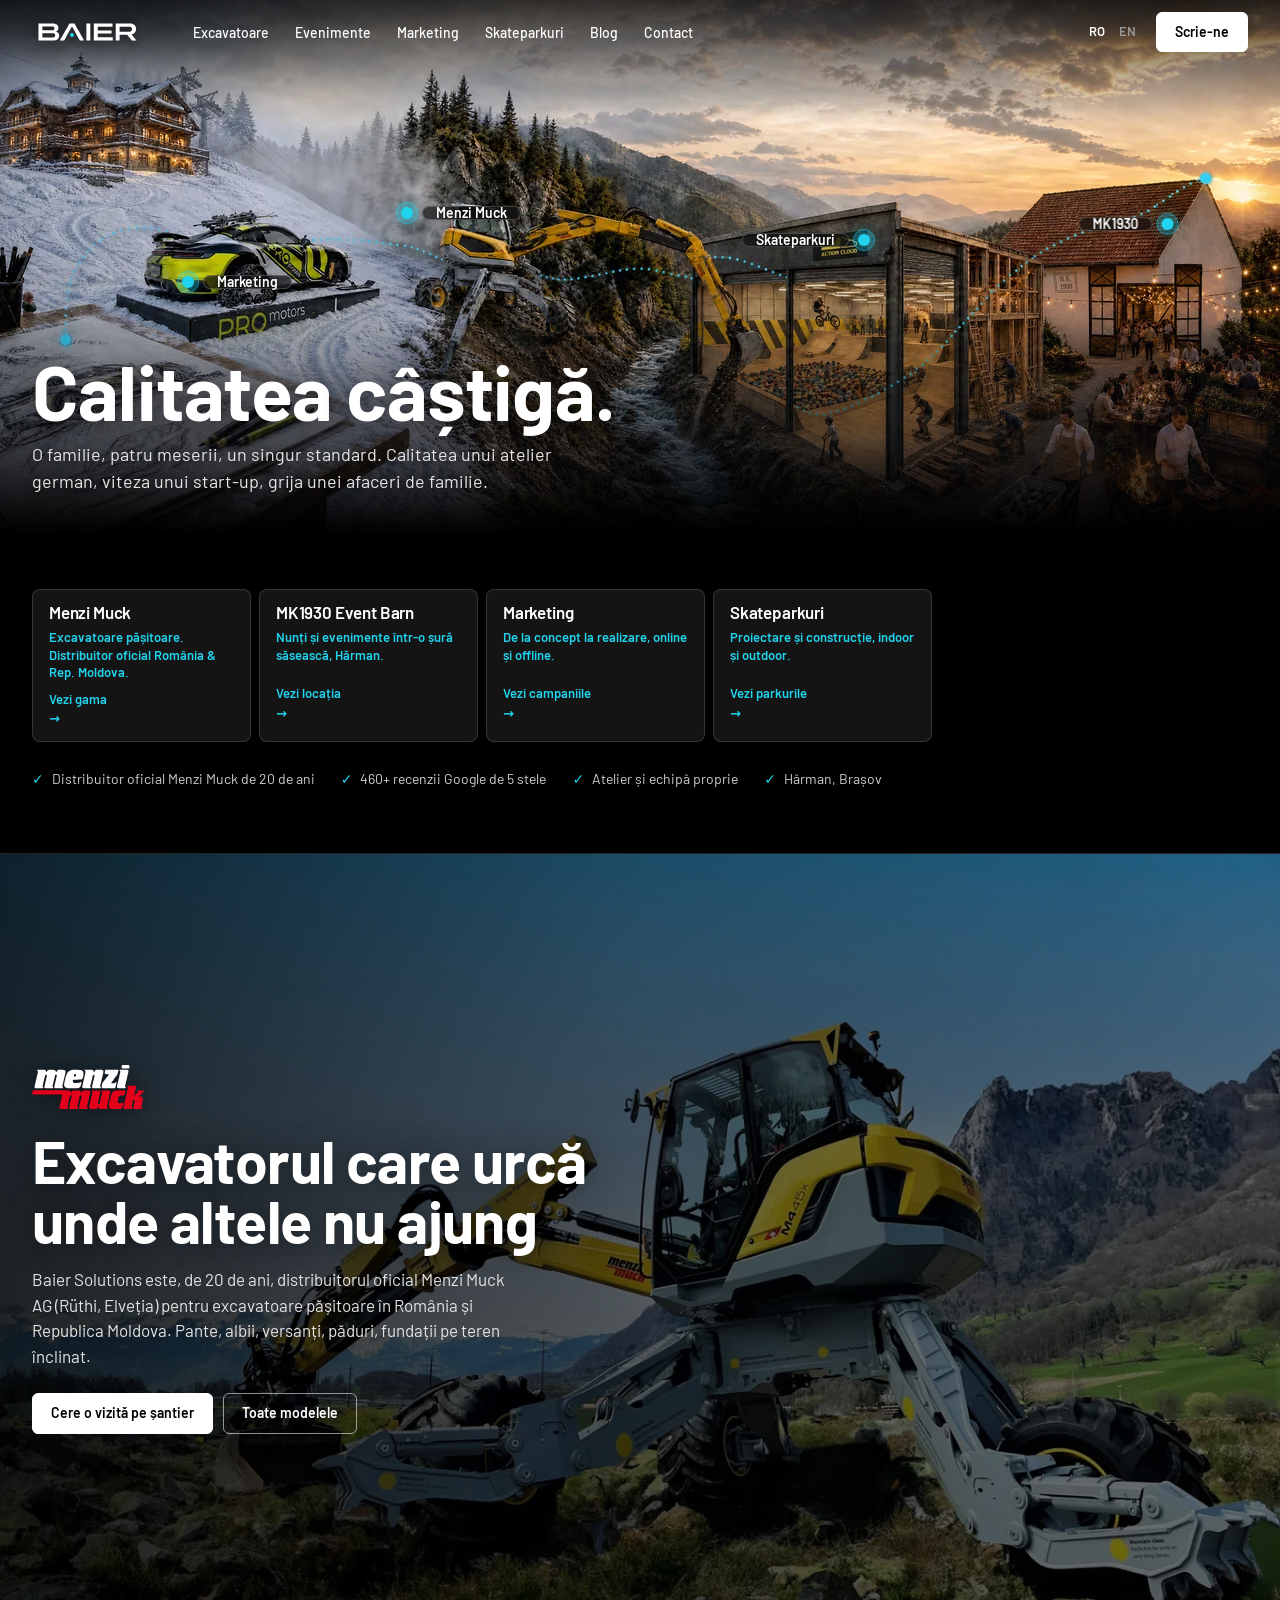
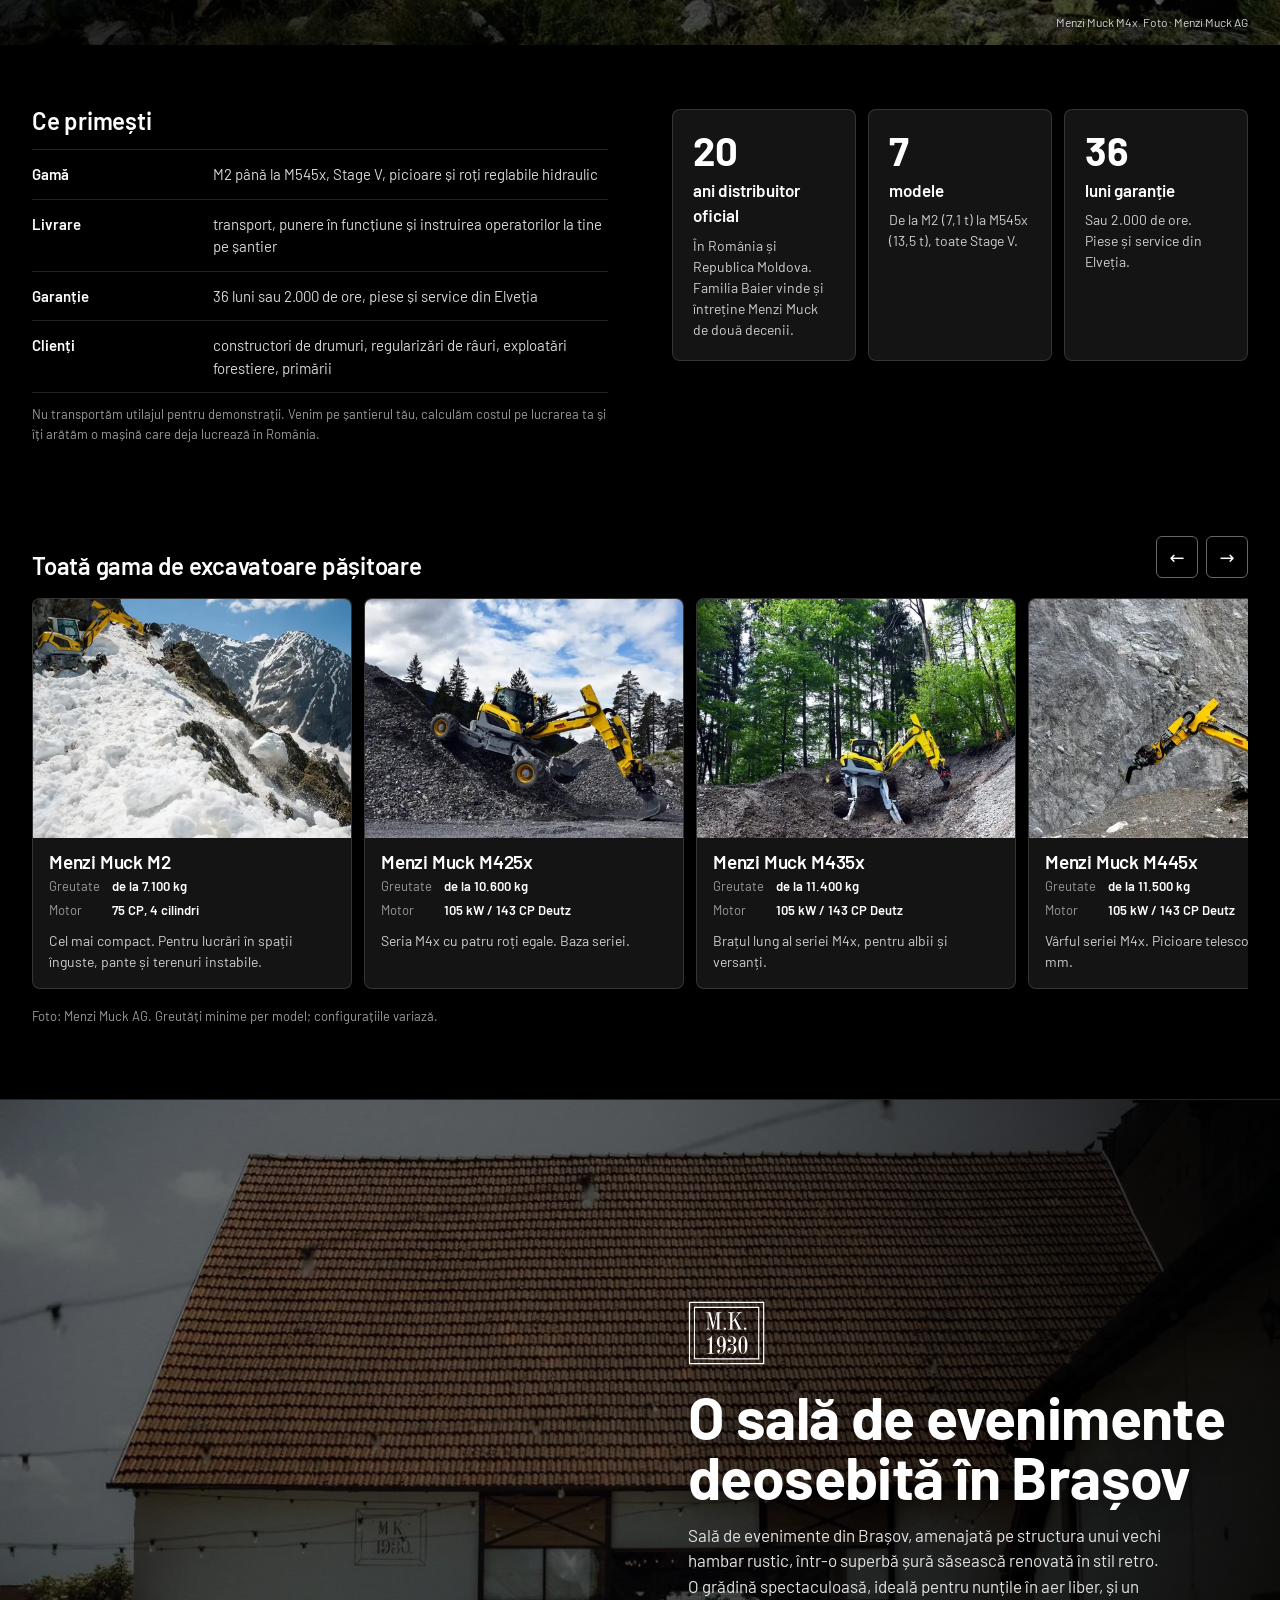
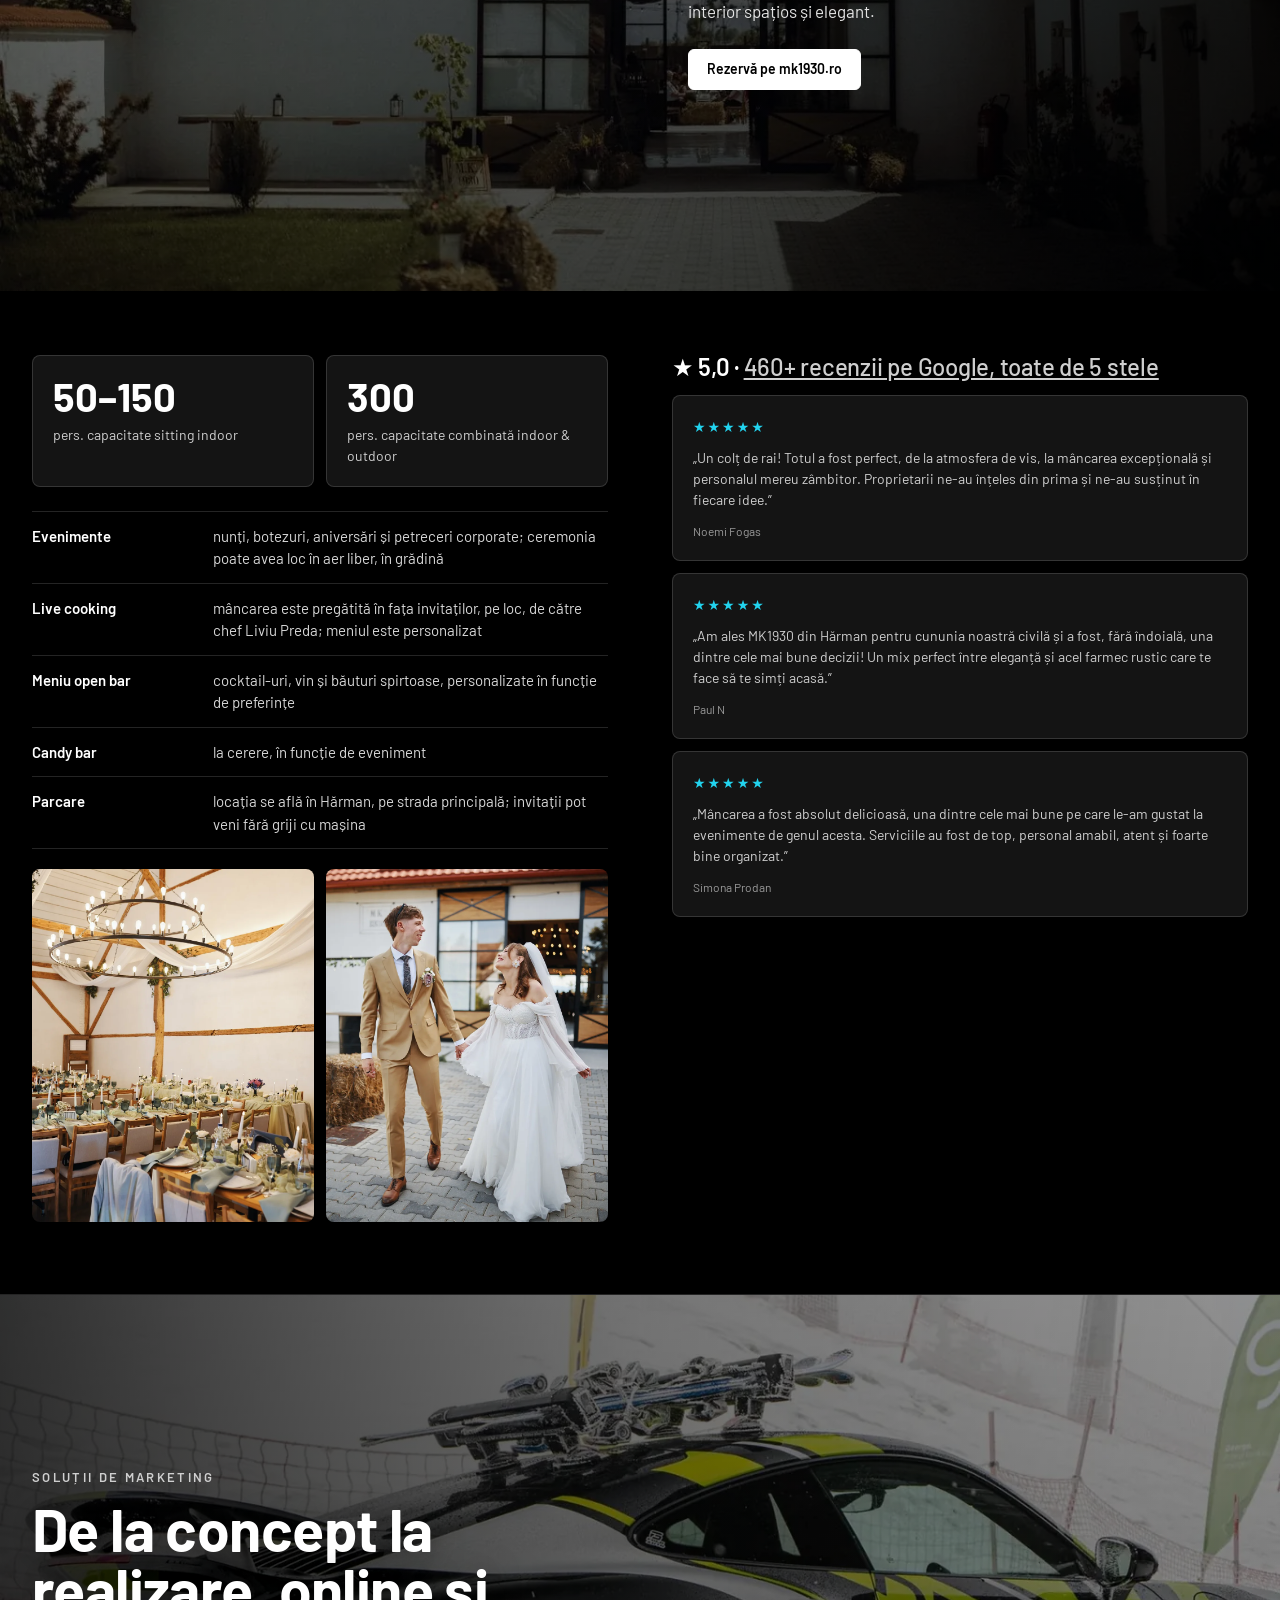
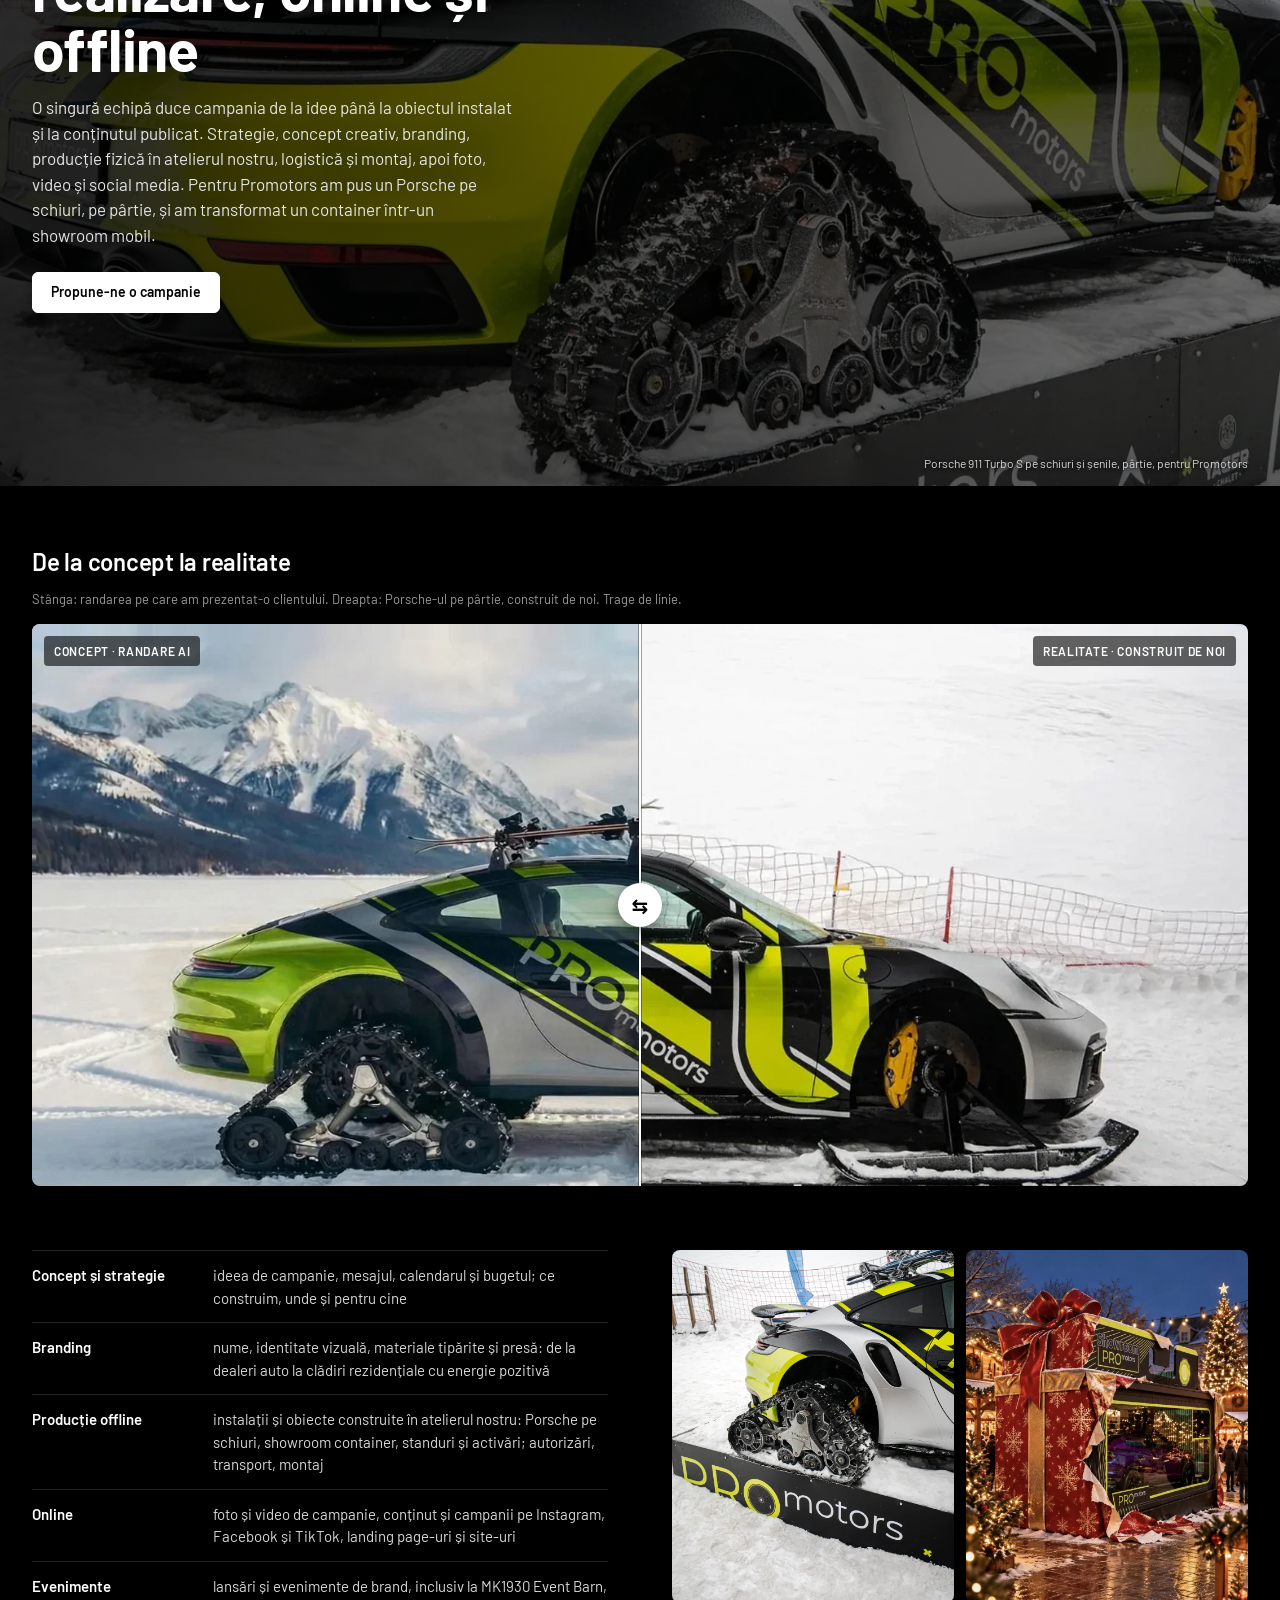
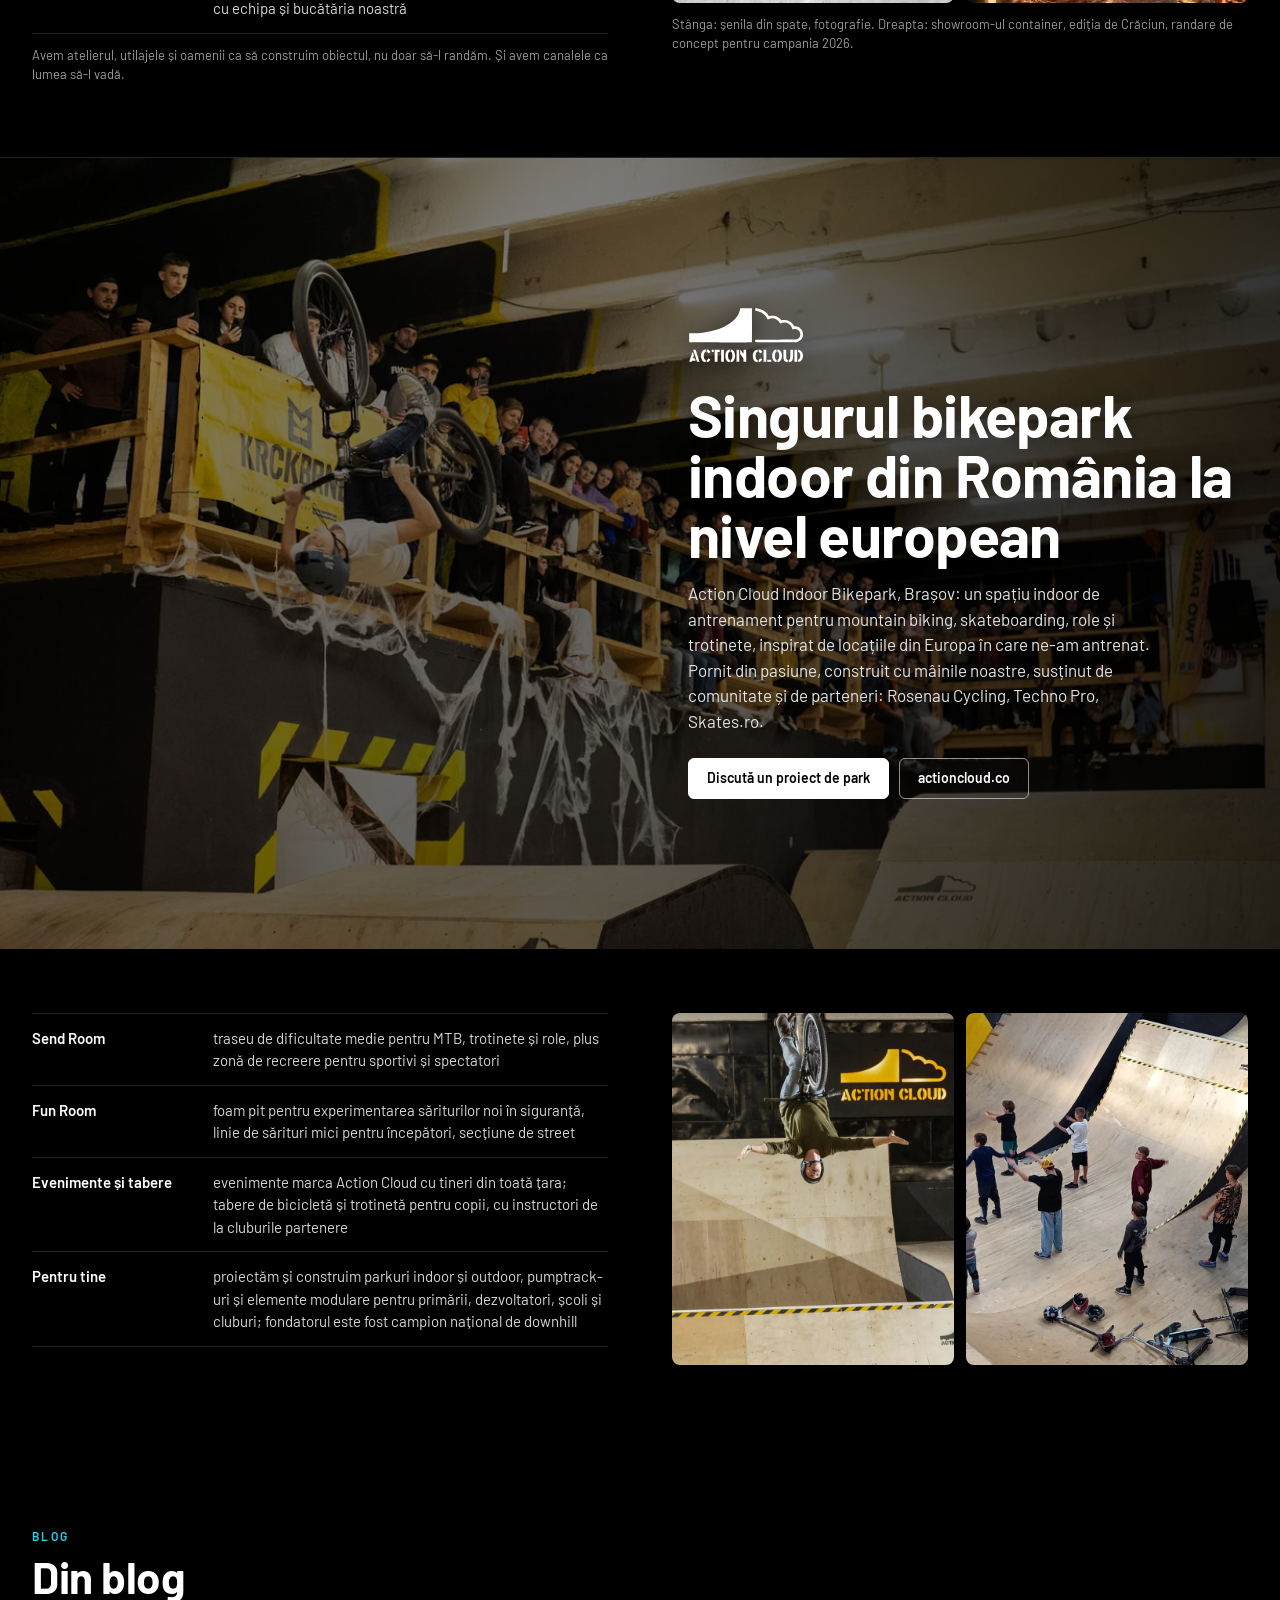
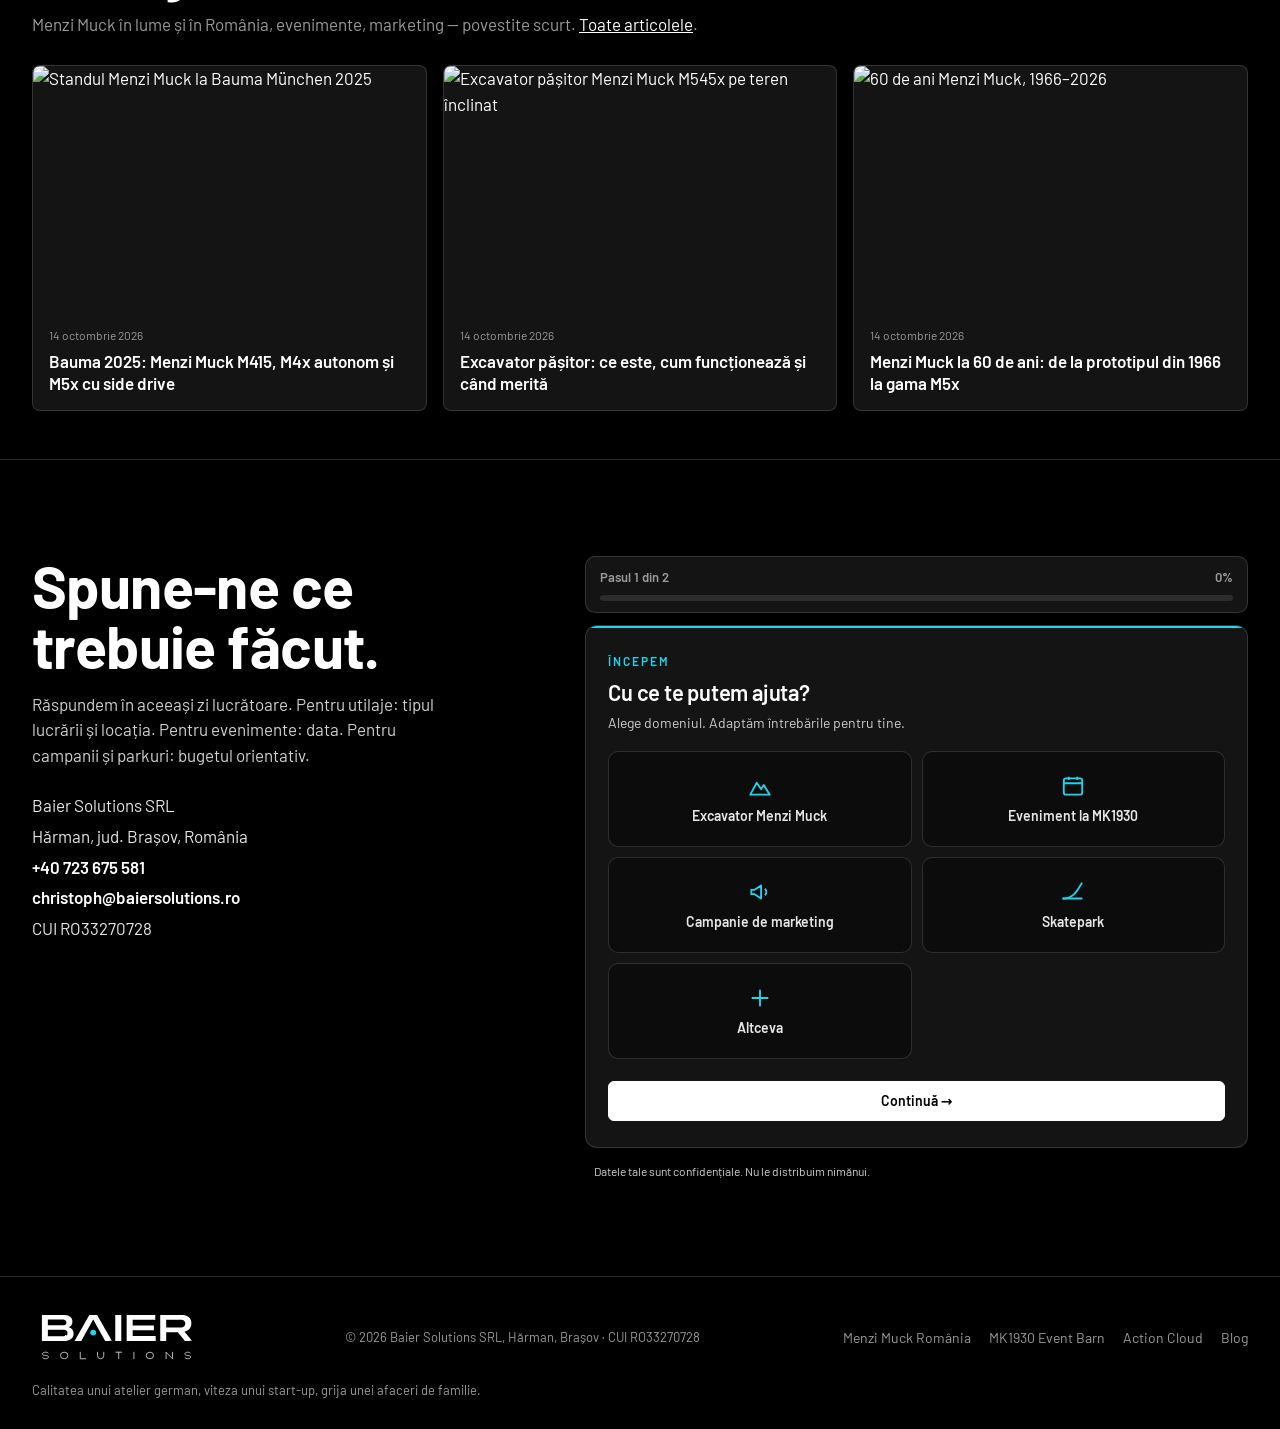
==== commit b488a8d8: "Blog: real image dimensions, no squeezed photos Co-Authored-By: Claude Opus 5.5 <noreply@anthropic.c" ====
--- a/index.html
+++ b/index.html
@@ -290,7 +290,7 @@
 .bl-head h2{font-size:clamp(28px,4vw,44px)}.bl-head p{color:var(--muted);margin-top:12px}.bl-head a{color:#fff}
 .bl-grid{display:grid;gap:16px}@media(min-width:760px){.bl-grid{grid-template-columns:repeat(3,minmax(0,1fr))}}
 .bl-card{display:block;text-decoration:none;background:var(--panel);border:1px solid var(--line);border-radius:8px;overflow:hidden;transition:transform .2s,border-color .2s}.bl-card:hover{transform:translateY(-2px);border-color:rgba(255,255,255,.4)}
-.bl-card img{width:100%;aspect-ratio:16/10;object-fit:cover;display:block}.bl-t{display:block;padding:14px 16px 16px}.bl-d{display:block;font-size:12px;color:var(--muted);margin-bottom:6px}.bl-h{display:block;font-size:17px;font-weight:600;line-height:1.3}
+.bl-card img{width:100%;height:auto;aspect-ratio:16/10;object-fit:cover;display:block}.bl-t{display:block;padding:14px 16px 16px}.bl-d{display:block;font-size:12px;color:var(--muted);margin-bottom:6px}.bl-h{display:block;font-size:17px;font-weight:600;line-height:1.3}
 .fnet{display:flex;gap:18px;flex-wrap:wrap;font-size:14px}.fnet a{color:var(--muted);text-decoration:none}.fnet a:hover{color:#fff}
 </style>
 </head>
@@ -569,7 +569,7 @@
   <div class="wrap">
     <a class="brand" href="#top" aria-label="Baier Solutions"><img src="img/logo-lockup-white.svg" alt="Baier Solutions" style="height:64px" width="2060" height="776"></a>
     <span>© <span id="y"></span> Baier Solutions SRL, Hărman, Brașov · CUI RO33270728</span>
-    <nav class="fnet" aria-label="Grupul Baier"><a href="https://menzi-muck.ro" rel="noopener">Menzi Muck România</a><a href="https://mk1930.ro" rel="noopener">MK1930 Event Barn</a><a href="https://actioncloud.co" rel="noopener">Action Cloud</a><a href="/blog/">Blog</a></nav>
+    <nav class="fnet" aria-label="Grupul Baier"><a href="https://menzimuck.ro" rel="noopener">Menzi Muck România</a><a href="https://mk1930.ro" rel="noopener">MK1930 Event Barn</a><a href="https://actioncloud.co" rel="noopener">Action Cloud</a><a href="/blog/">Blog</a></nav>
     <span><span data-ro>Calitatea unui atelier german, viteza unui start-up, grija unei afaceri de familie.</span><span data-en>The quality of a German workshop, the speed of a start-up, the care of a family business.</span></span>
   </div>
 </footer>
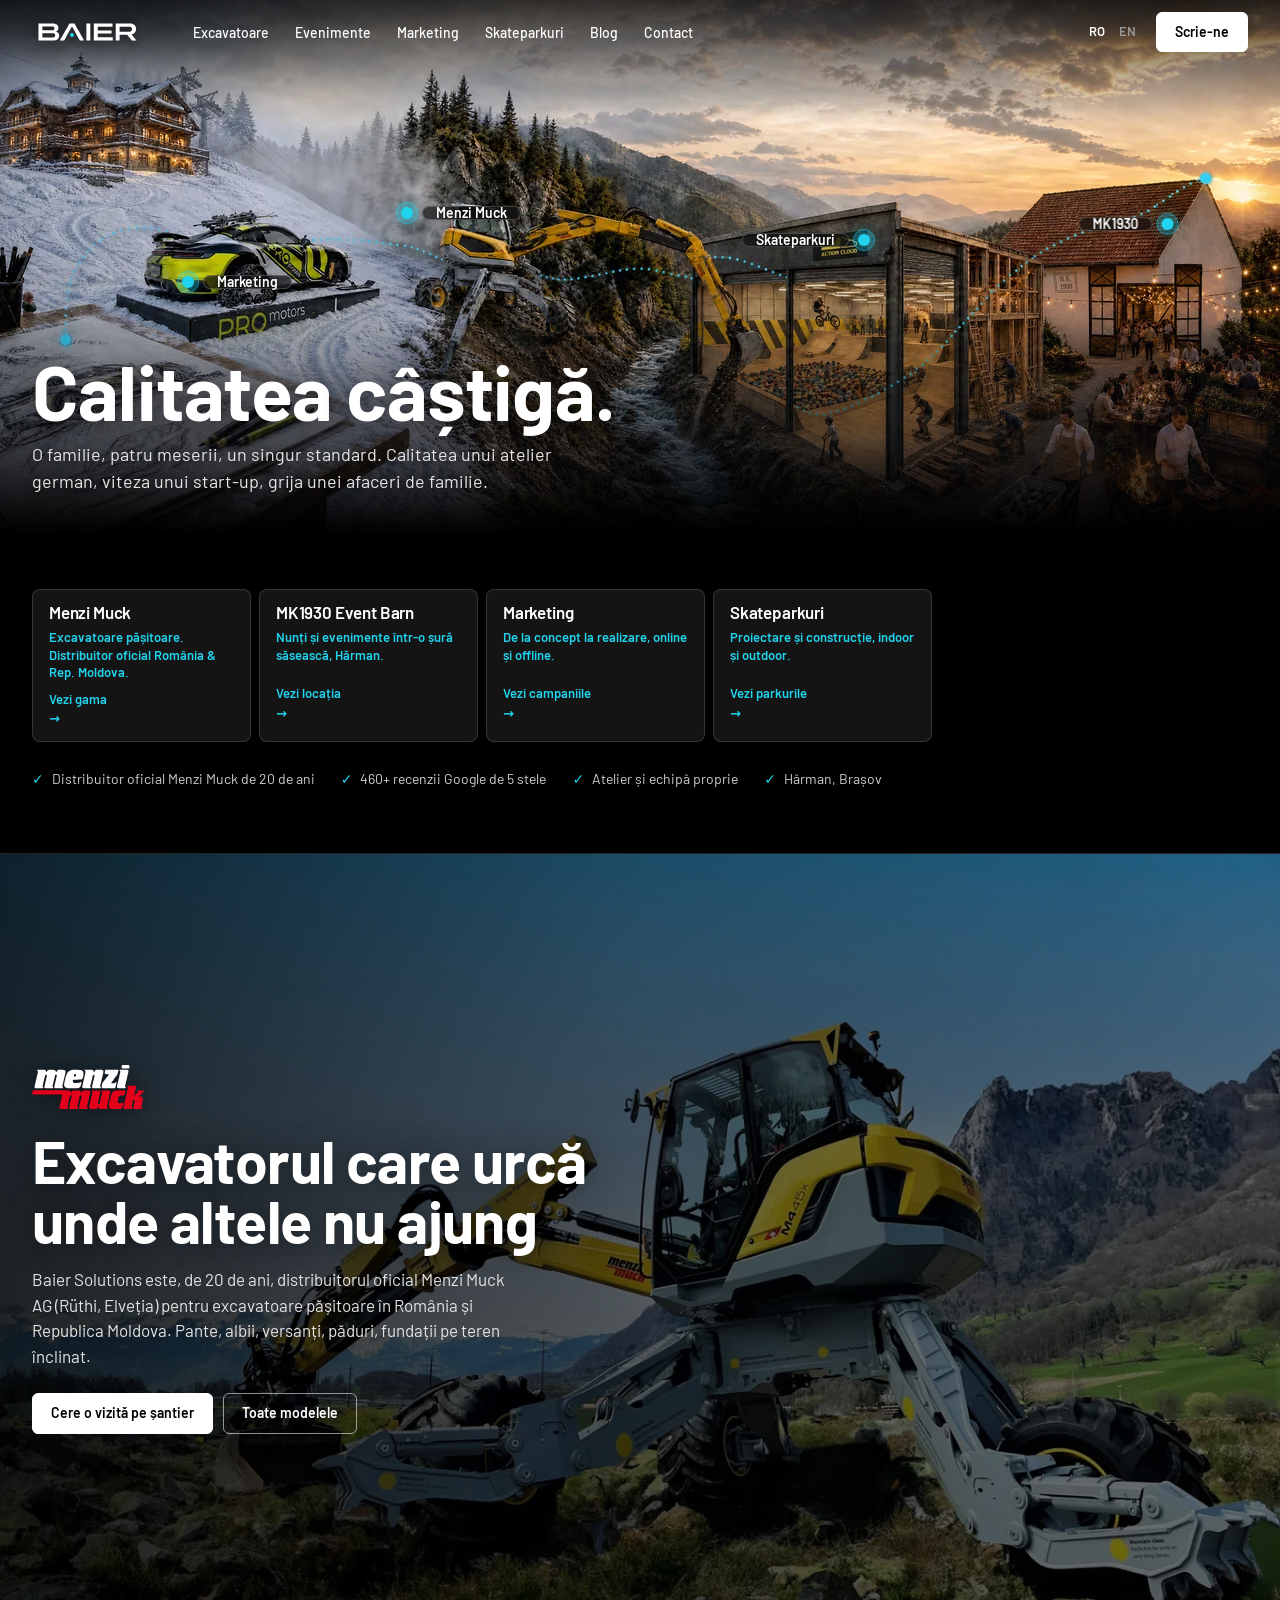
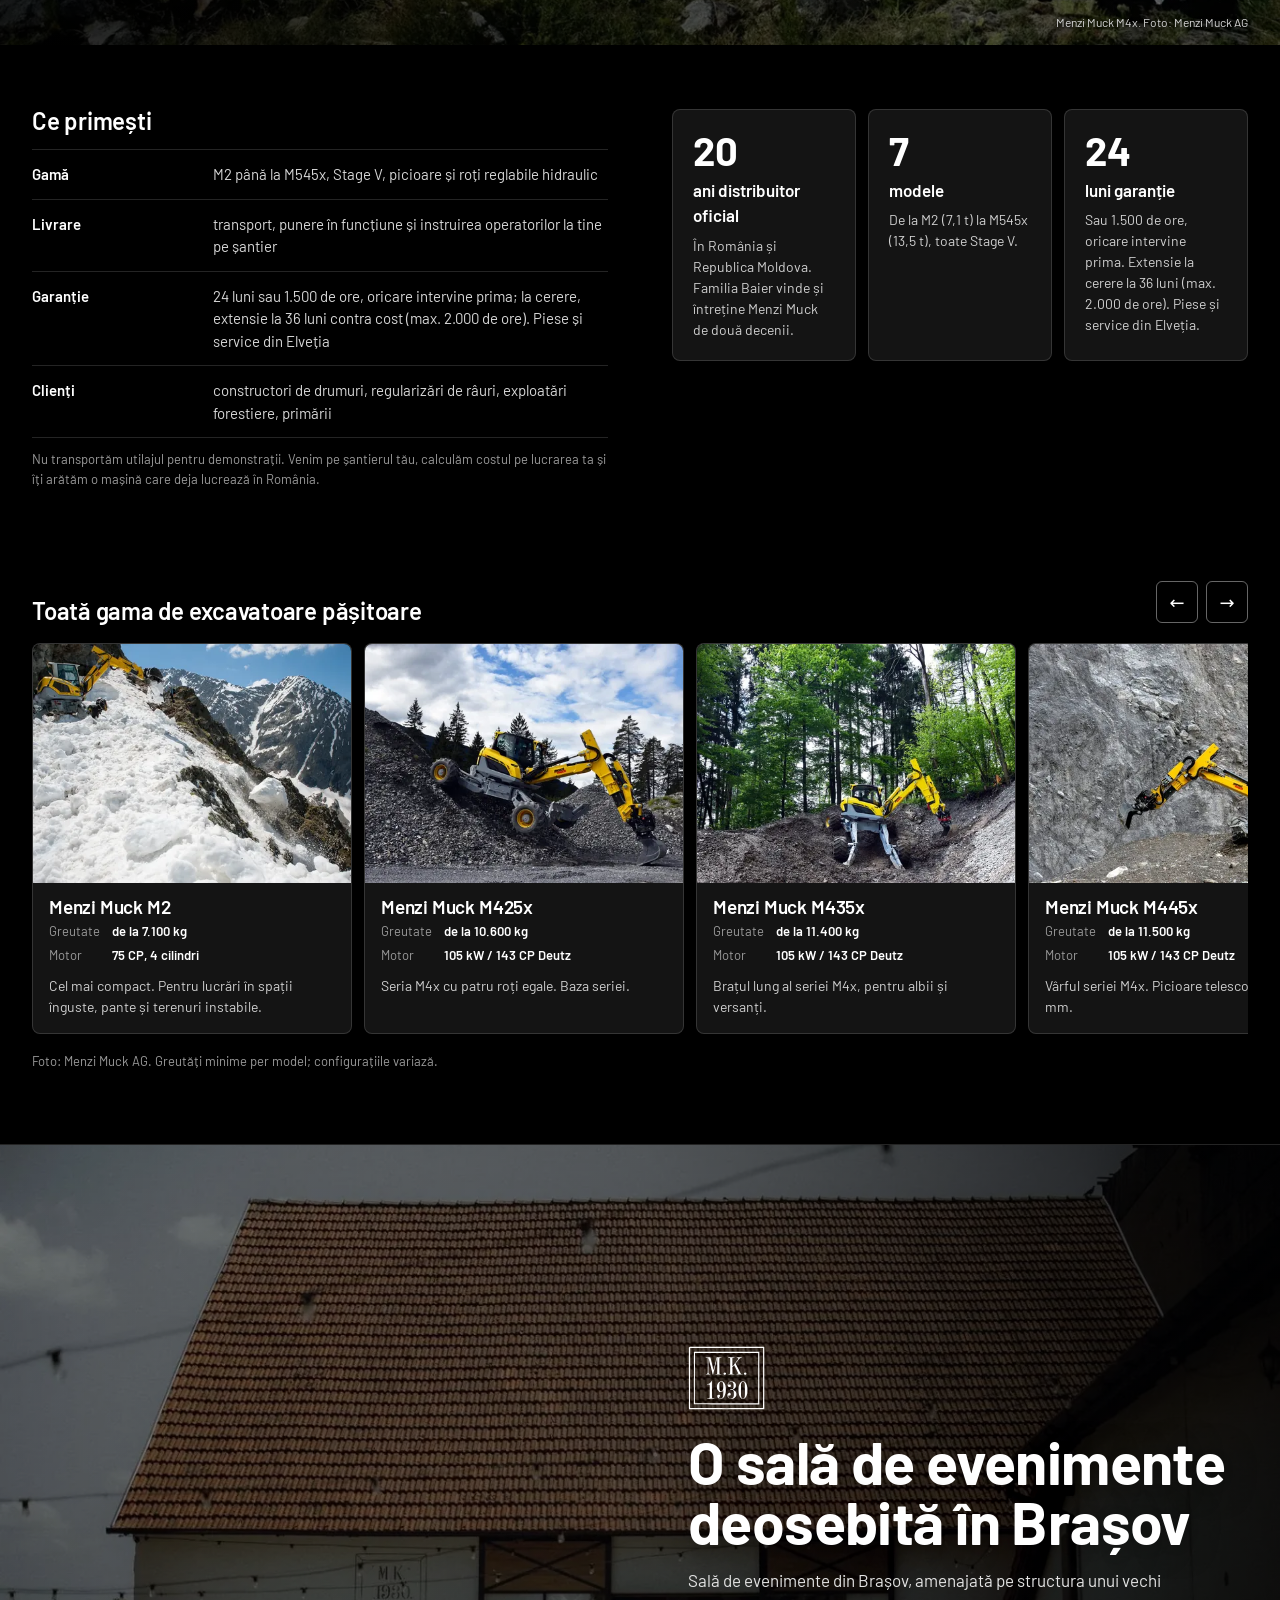
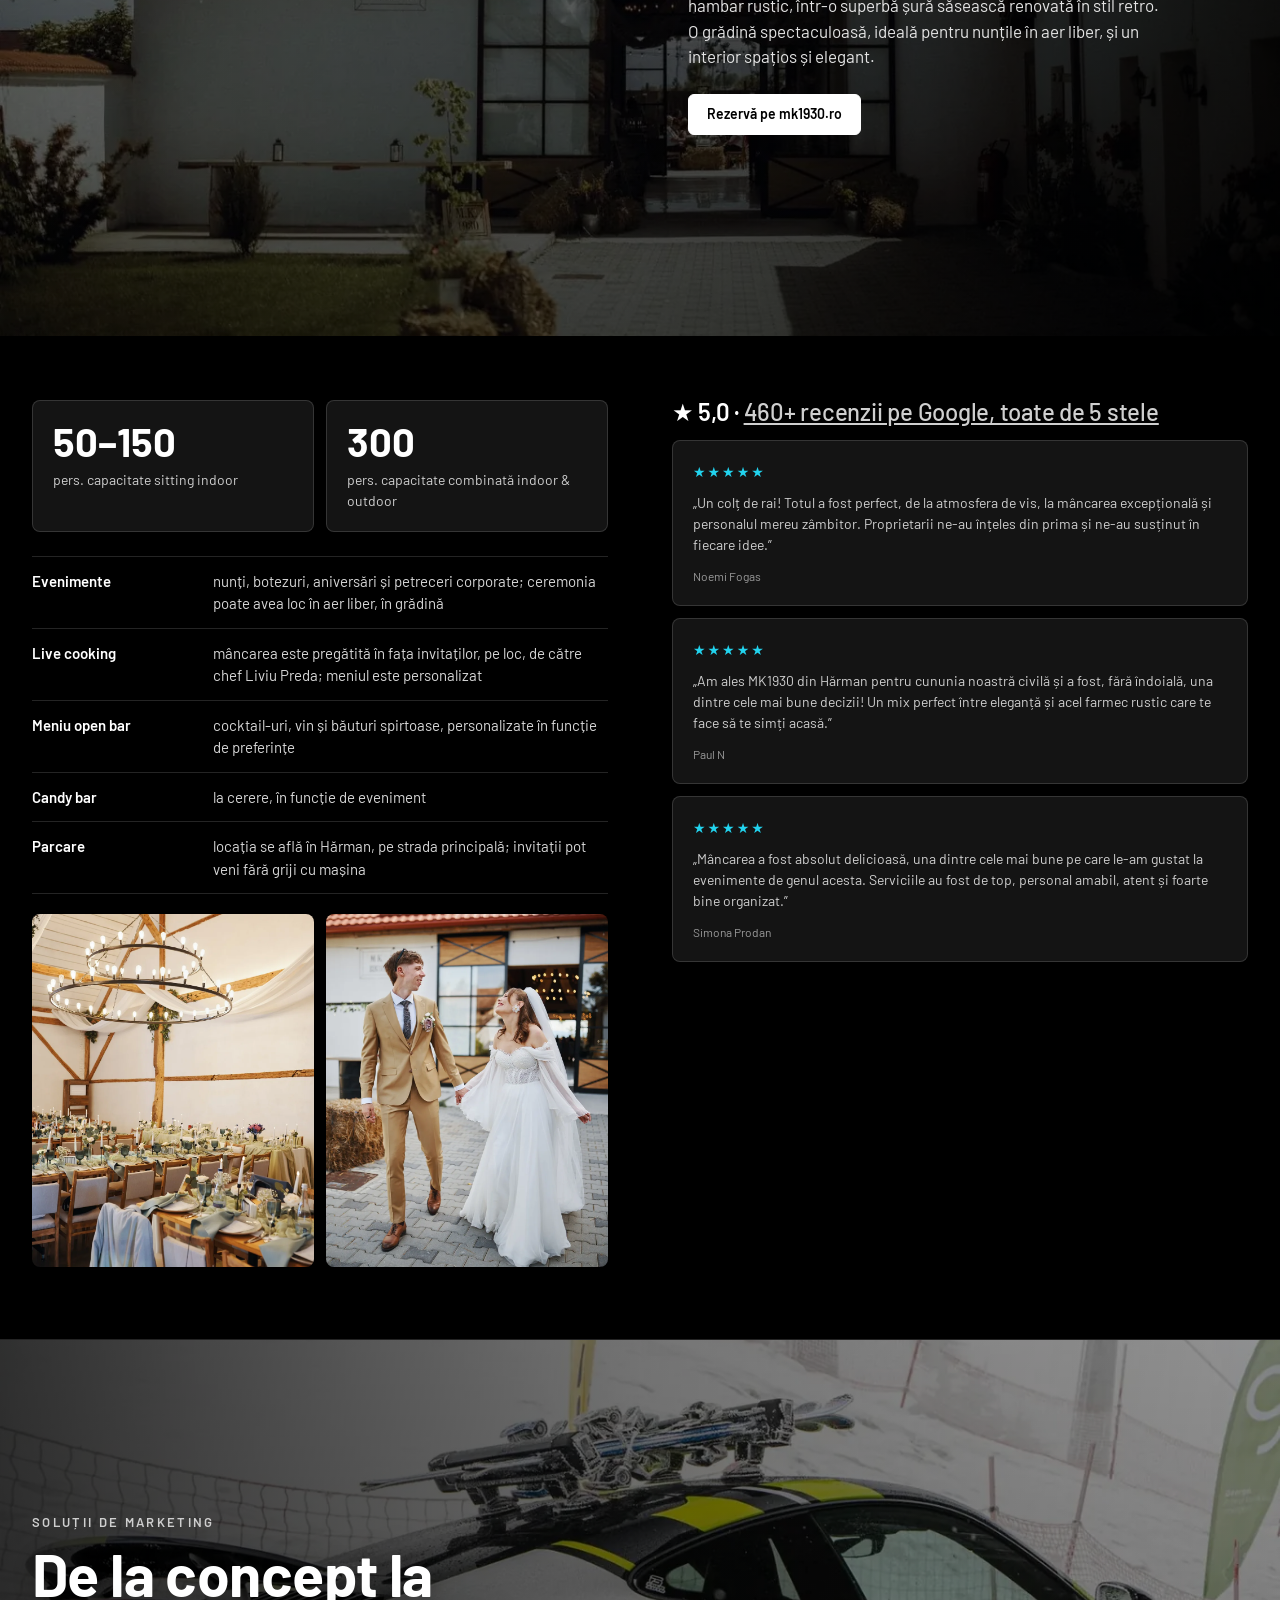
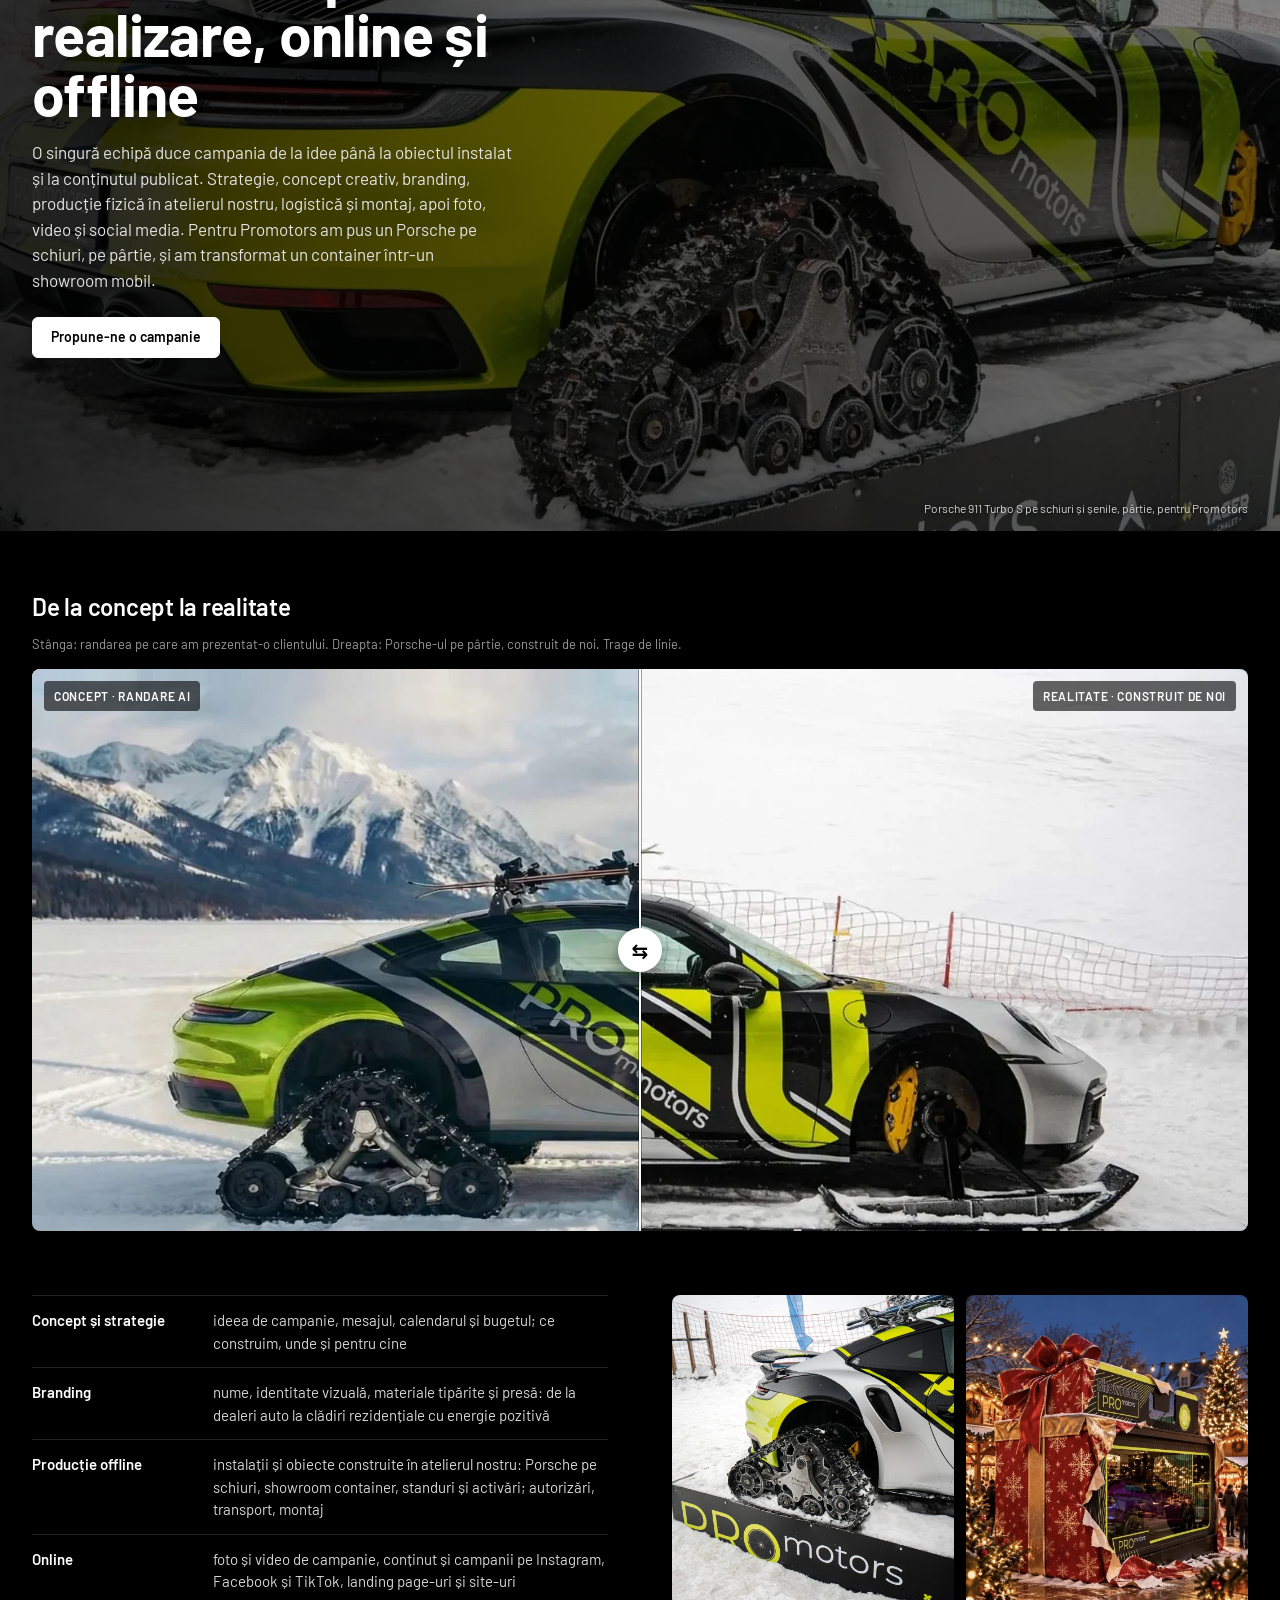
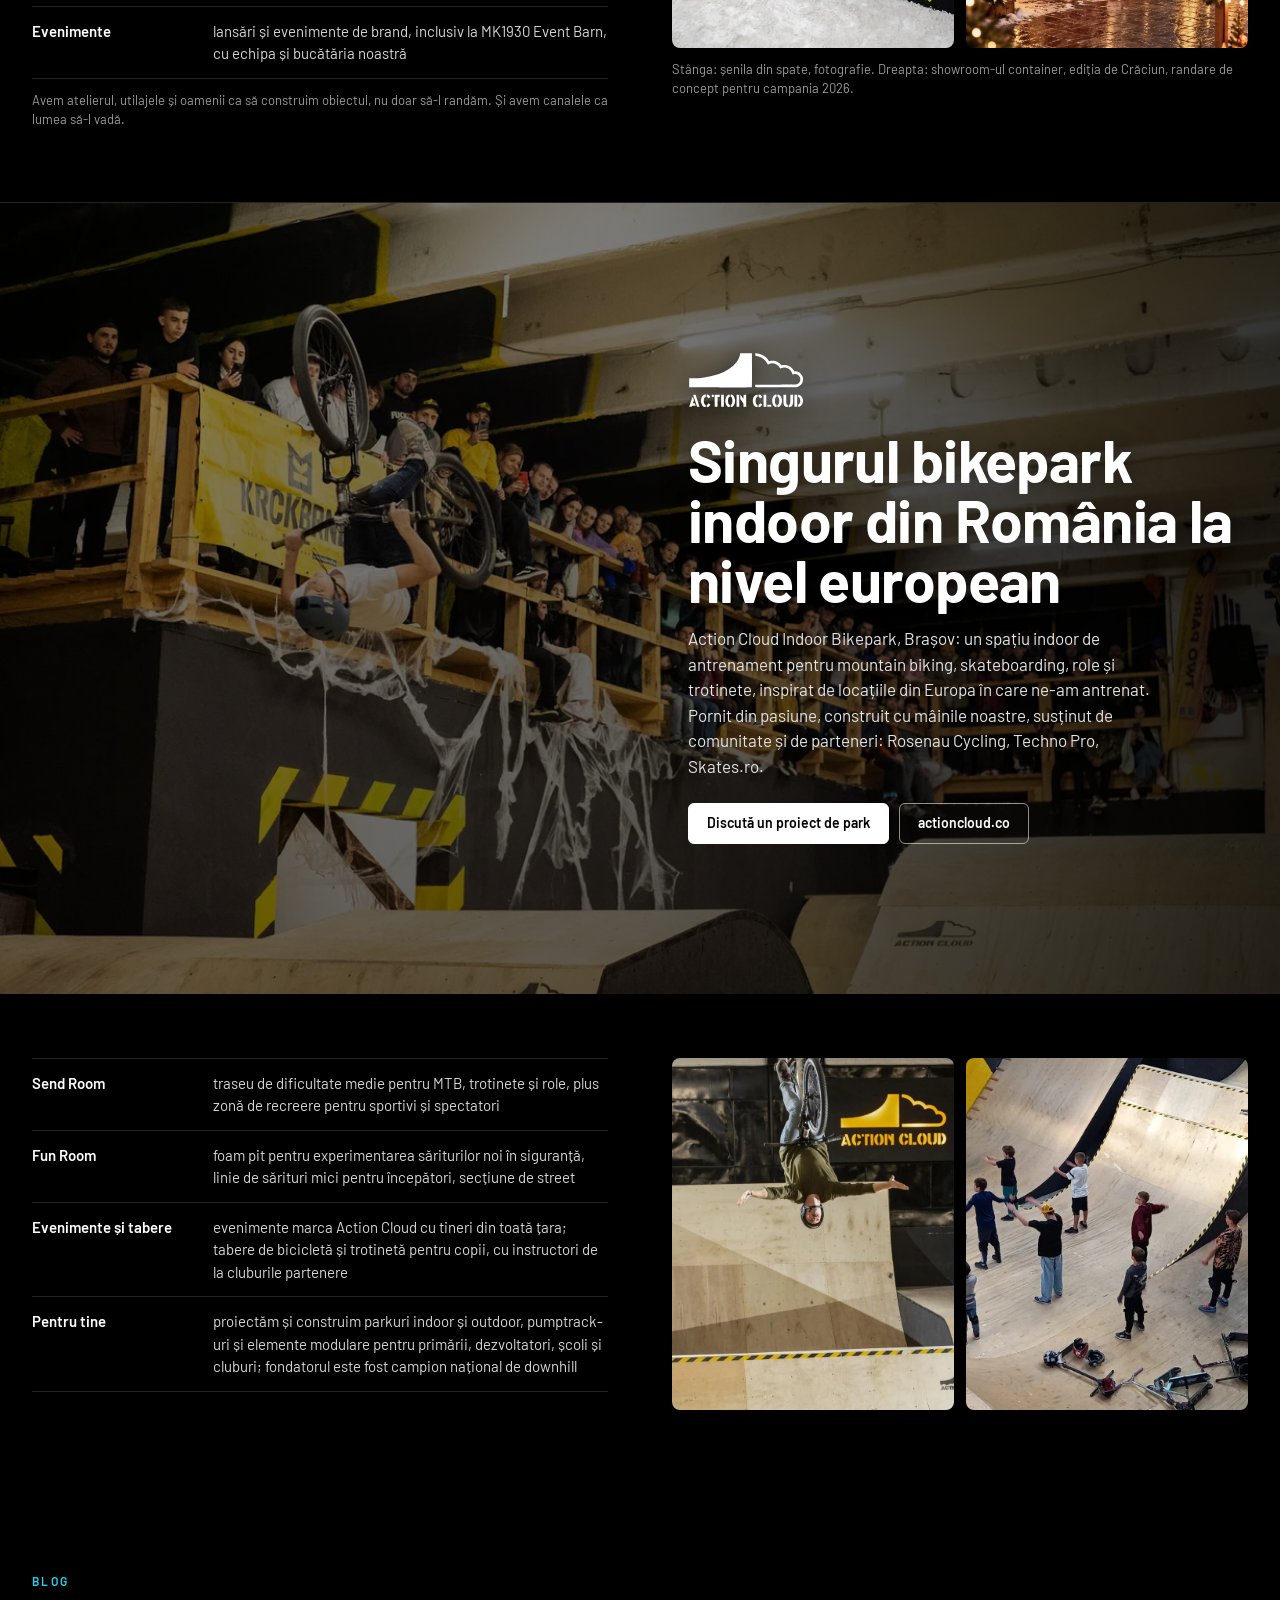
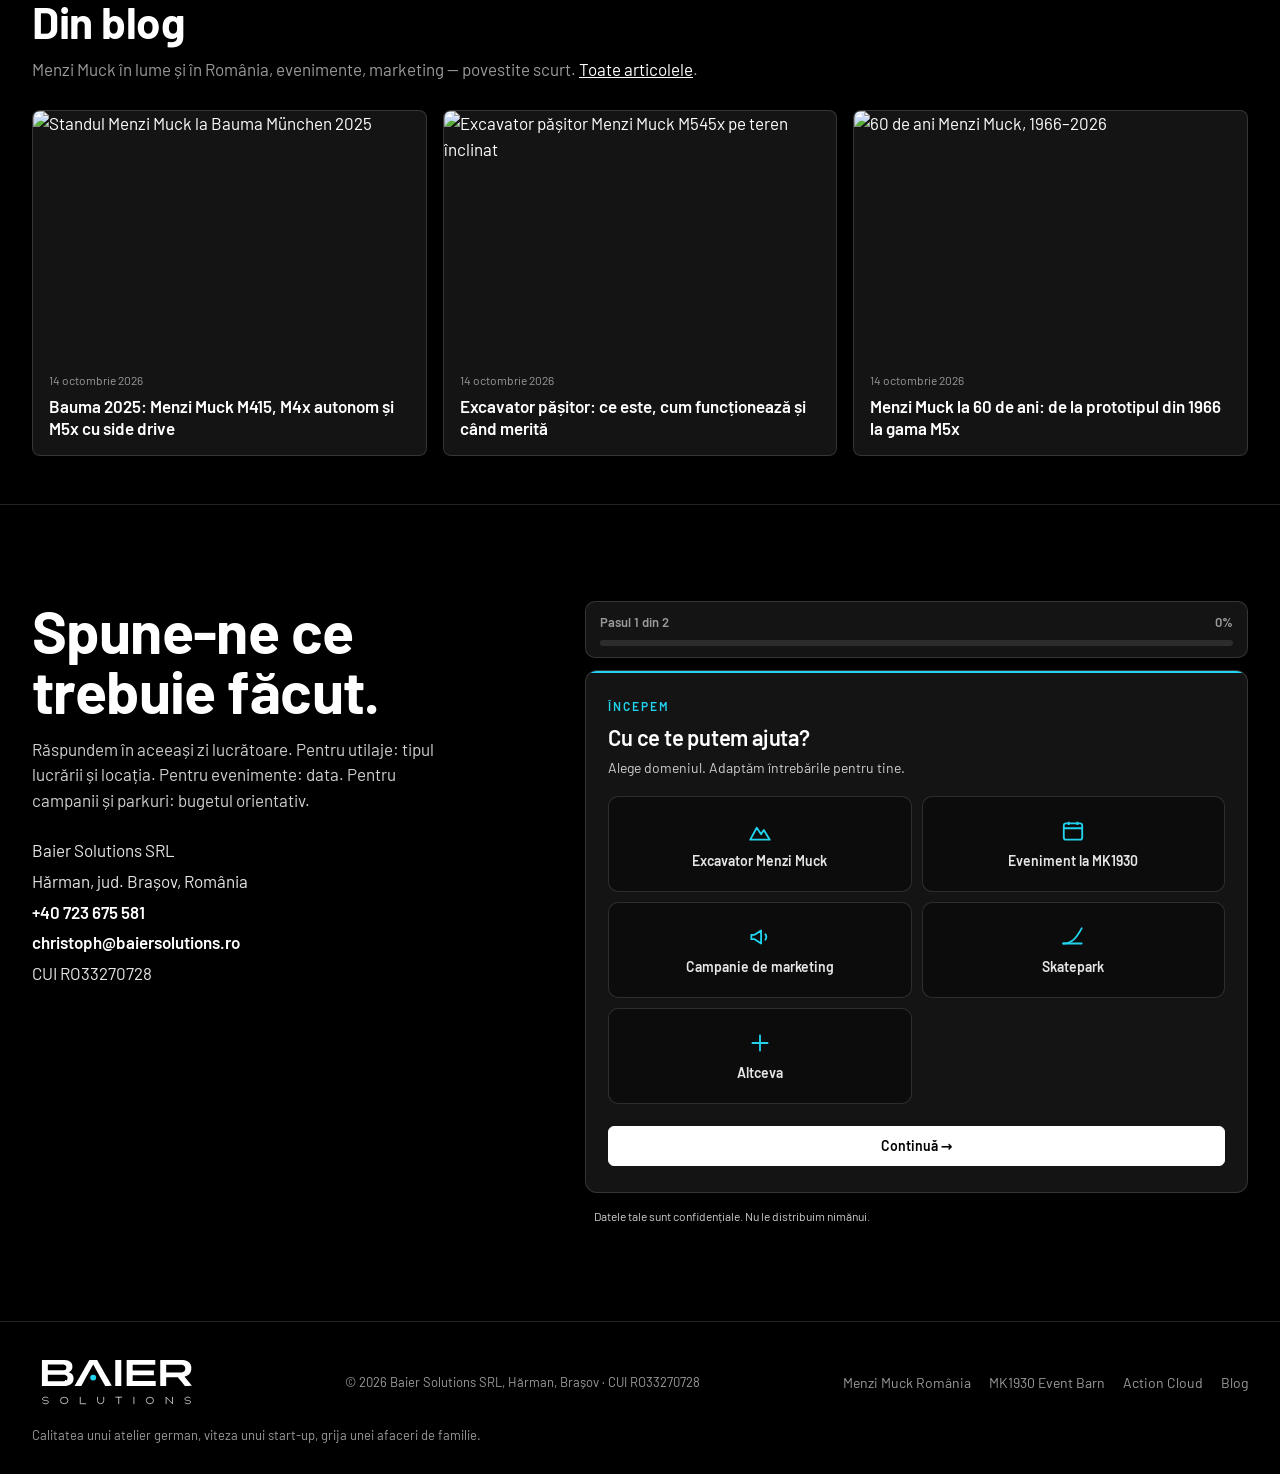
==== commit 627da92e: "Garanție corectată: 24 luni / 1.500 ore; extensie 36 luni max. 2.000 ore" ====
--- a/index.html
+++ b/index.html
@@ -377,7 +377,7 @@
       <ul class="facts">
         <li><b><span data-ro>Gamă</span><span data-en>Range</span></b><span><span data-ro>M2 până la M545x, Stage V, picioare și roți reglabile hidraulic</span><span data-en>M2 to M545x, Stage V, hydraulically adjustable legs and wheels</span></span></li>
         <li><b><span data-ro>Livrare</span><span data-en>Delivery</span></b><span><span data-ro>transport, punere în funcțiune și instruirea operatorilor la tine pe șantier</span><span data-en>transport, commissioning and operator training on your site</span></span></li>
-        <li><b><span data-ro>Garanție</span><span data-en>Warranty</span></b><span><span data-ro>36 luni sau 2.000 de ore, piese și service din Elveția</span><span data-en>36 months or 2,000 hours, parts and service from Switzerland</span></span></li>
+        <li><b><span data-ro>Garanție</span><span data-en>Warranty</span></b><span><span data-ro>24 luni sau 1.500 de ore, oricare intervine prima; la cerere, extensie la 36 luni contra cost (max. 2.000 de ore). Piese și service din Elveția</span><span data-en>24 months or 1,500 hours, whichever comes first; on request, extendable to 36 months for a fee (max. 2,000 hours). Parts and service from Switzerland</span></span></li>
         <li><b><span data-ro>Clienți</span><span data-en>Clients</span></b><span><span data-ro>constructori de drumuri, regularizări de râuri, exploatări forestiere, primării</span><span data-en>road builders, river regulation, forestry, municipalities</span></span></li>
       </ul>
       <p class="note"><span data-ro>Nu transportăm utilajul pentru demonstrații. Venim pe șantierul tău, calculăm costul pe lucrarea ta și îți arătăm o mașină care deja lucrează în România.</span><span data-en>We don't truck a machine around for demos. We come to your site, cost your job and show you a machine already working in Romania.</span></p>
@@ -385,7 +385,7 @@
     <div class="cards">
       <div class="card"><span class="n">20</span><h4><span data-ro>ani distribuitor oficial</span><span data-en>years official distributor</span></h4><p><span data-ro>În România și Republica Moldova. Familia Baier vinde și întreține Menzi Muck de două decenii.</span><span data-en>In Romania and the Republic of Moldova. The Baier family has sold and serviced Menzi Muck for two decades.</span></p></div>
       <div class="card"><span class="n">7</span><h4><span data-ro>modele</span><span data-en>models</span></h4><p><span data-ro>De la M2 (7,1 t) la M545x (13,5 t), toate Stage V.</span><span data-en>From the M2 (7.1 t) to the M545x (13.5 t), all Stage V.</span></p></div>
-      <div class="card"><span class="n">36</span><h4><span data-ro>luni garanție</span><span data-en>months warranty</span></h4><p><span data-ro>Sau 2.000 de ore. Piese și service din Elveția.</span><span data-en>Or 2,000 hours. Parts and service from Switzerland.</span></p></div>
+      <div class="card"><span class="n">24</span><h4><span data-ro>luni garanție</span><span data-en>months warranty</span></h4><p><span data-ro>Sau 1.500 de ore, oricare intervine prima. Extensie la cerere la 36 luni (max. 2.000 de ore). Piese și service din Elveția.</span><span data-en>Or 1,500 hours, whichever comes first. Extendable on request to 36 months (max. 2,000 hours). Parts and service from Switzerland.</span></p></div>
     </div>
     <div class="models">
   <div class="mh">
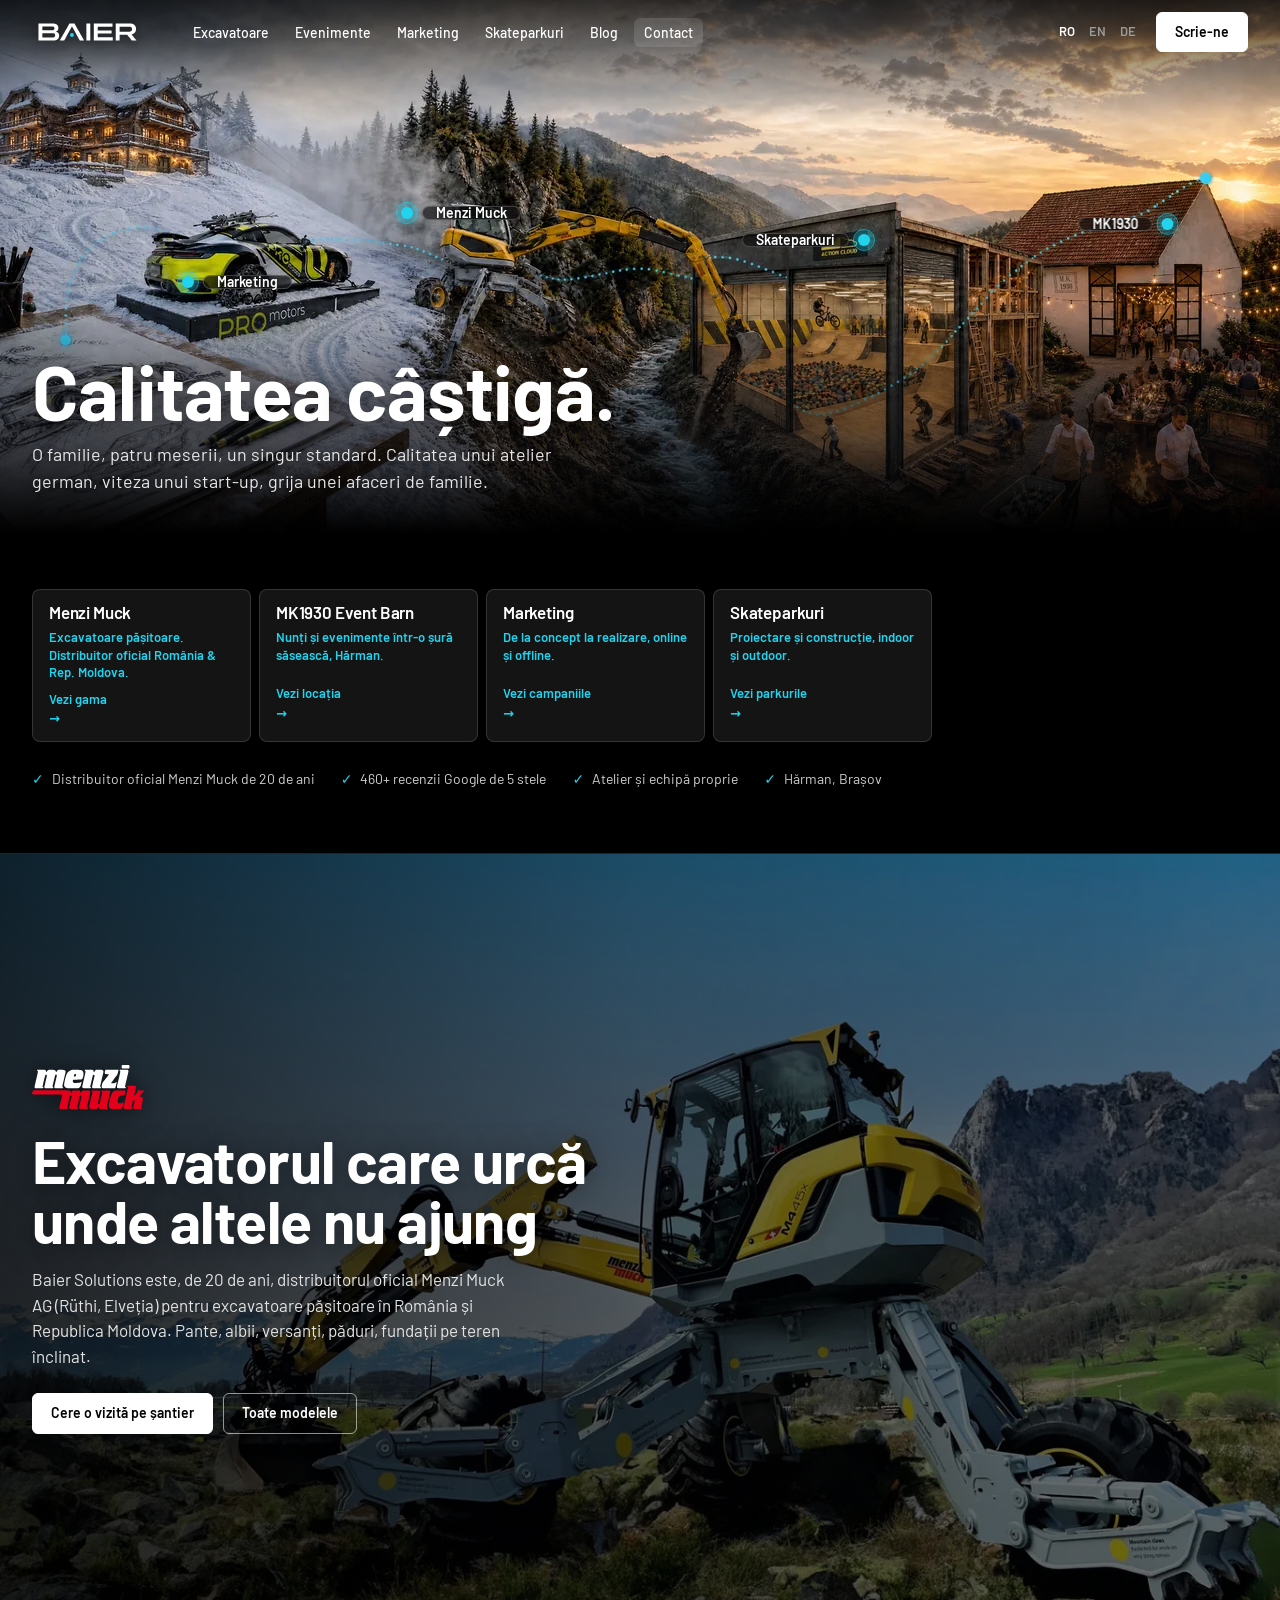
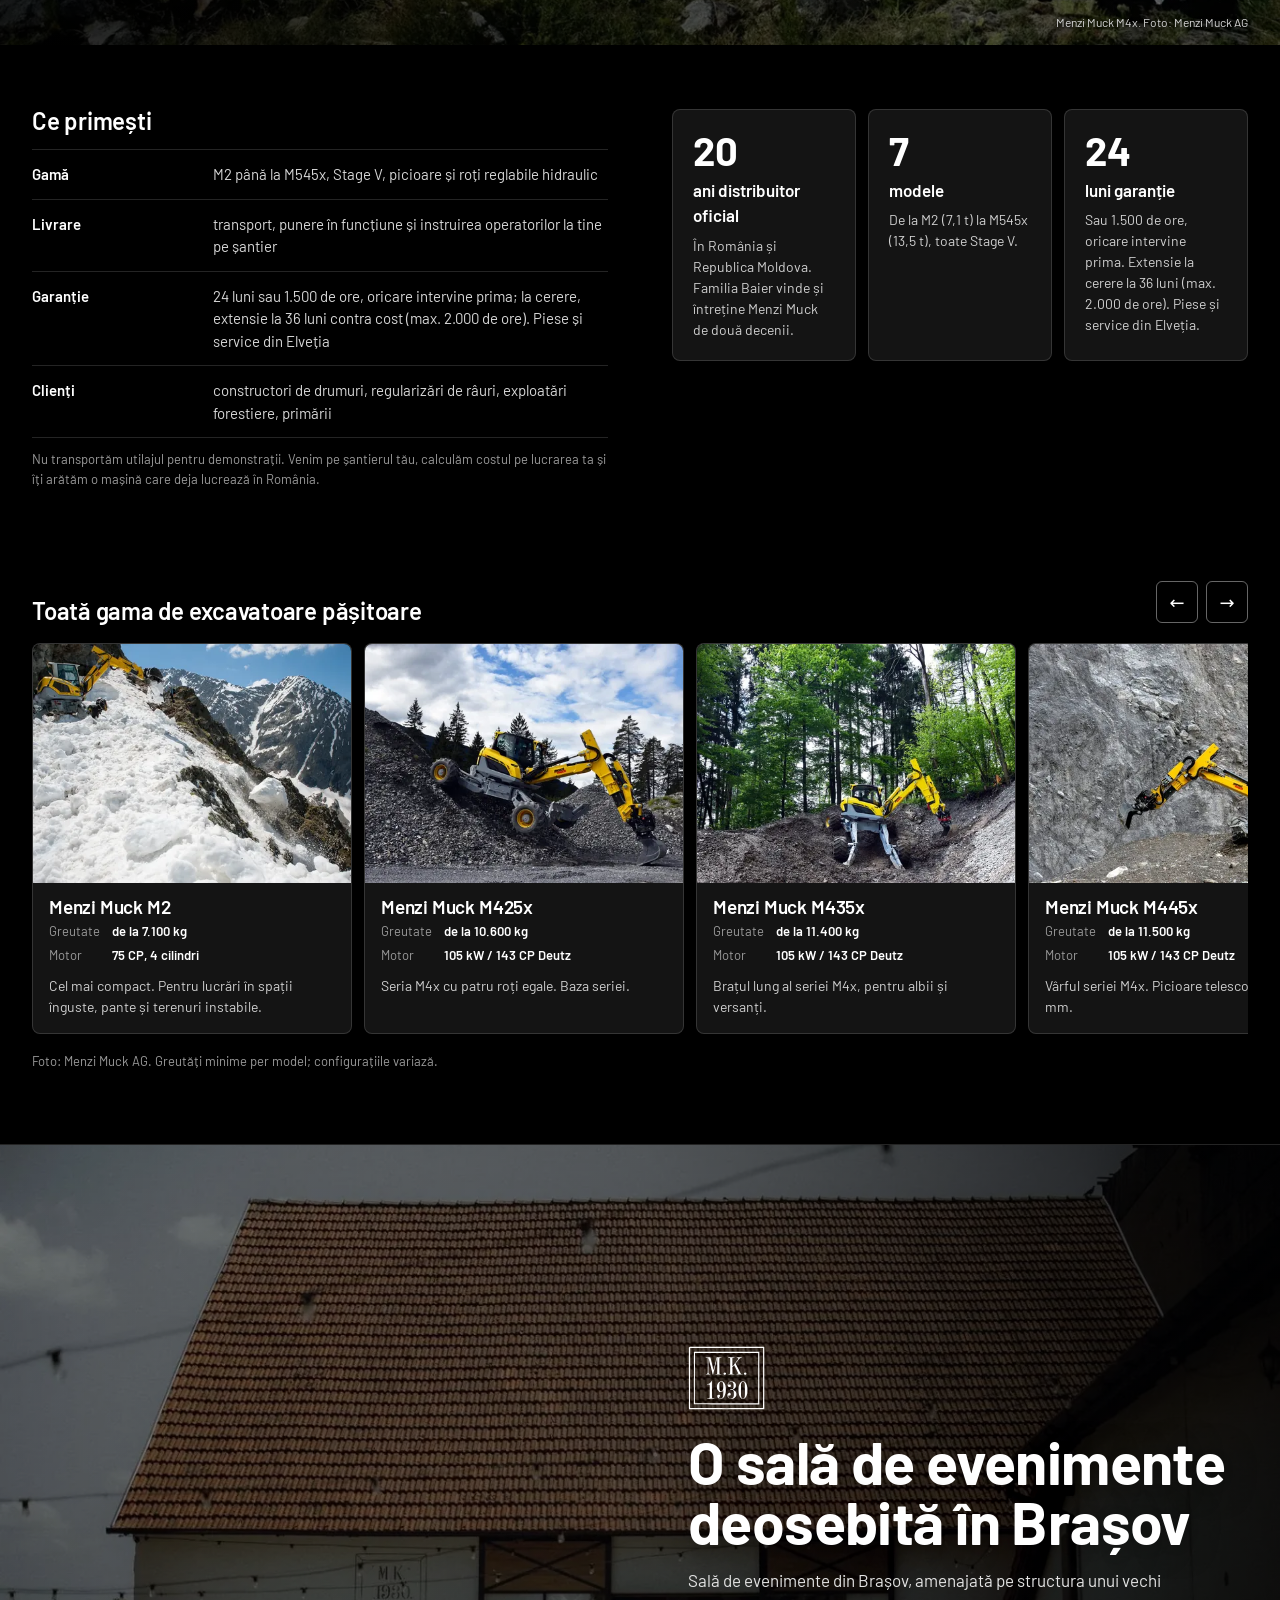
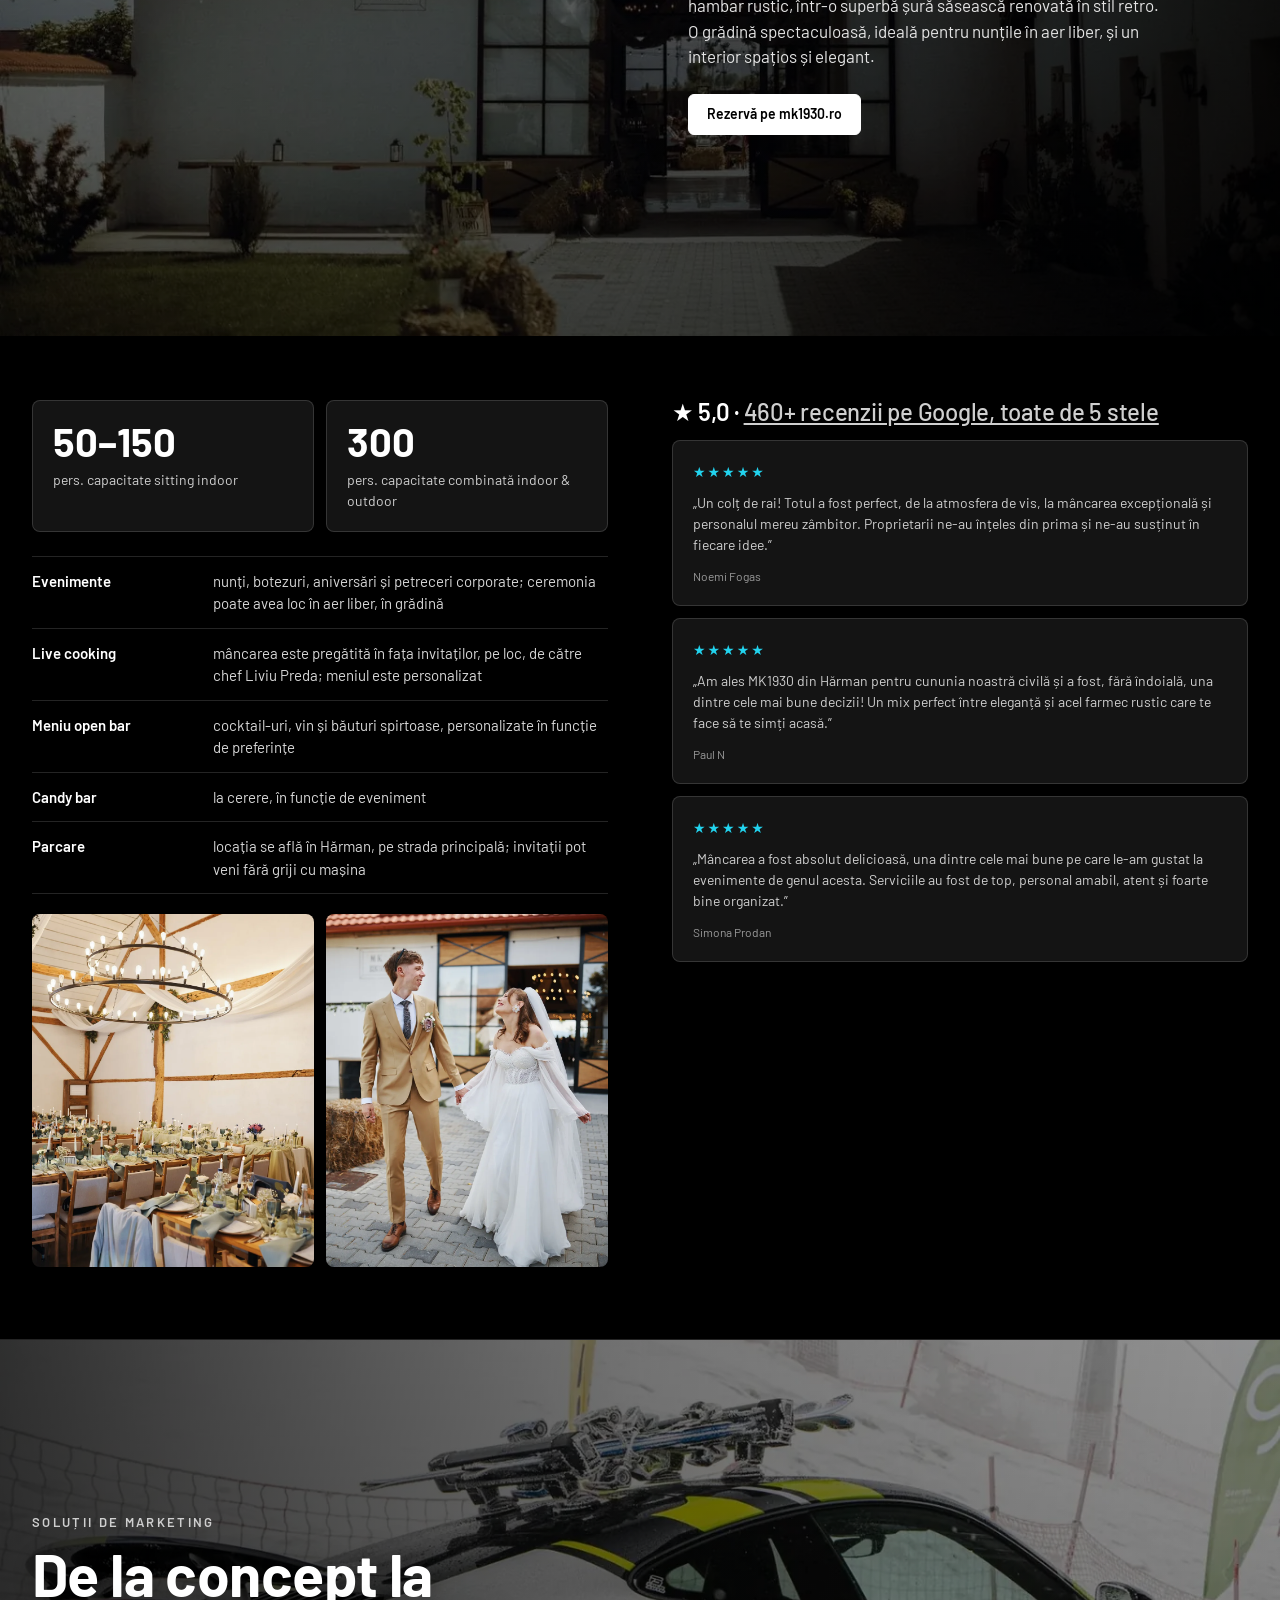
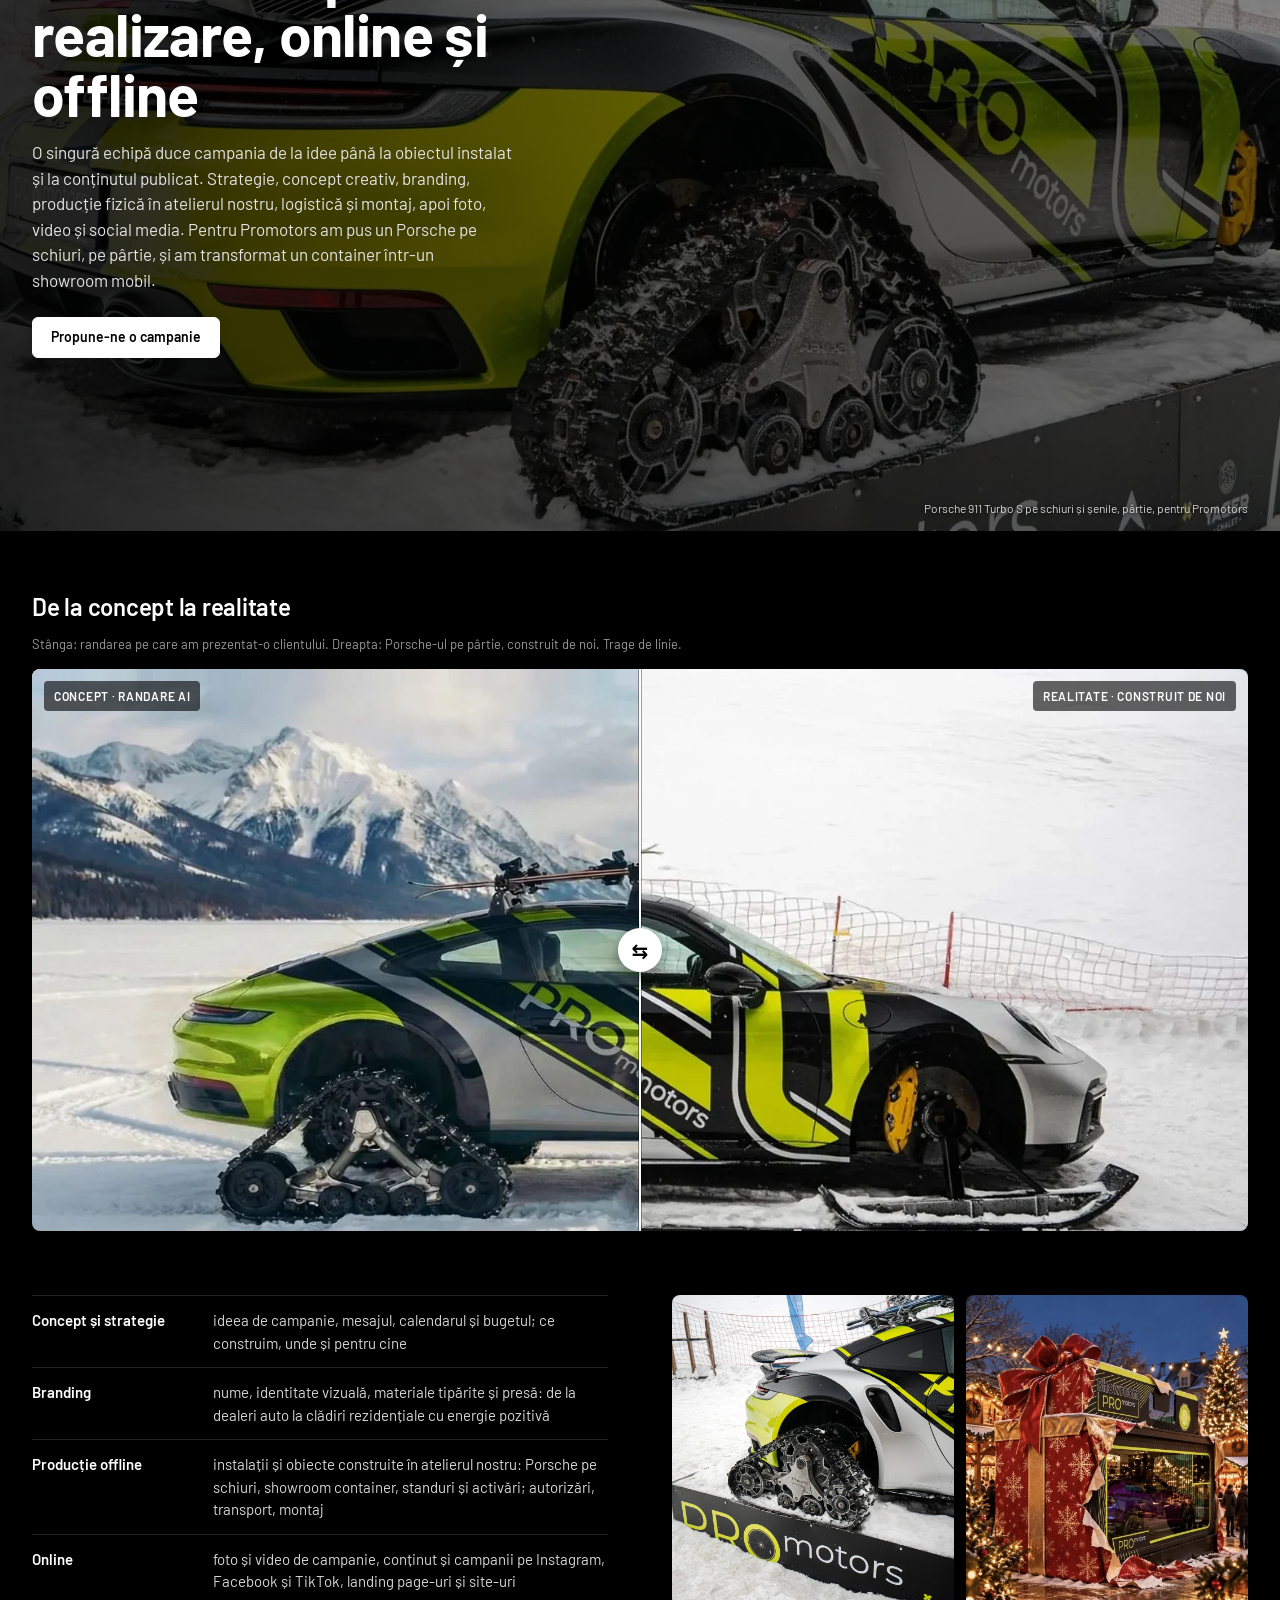
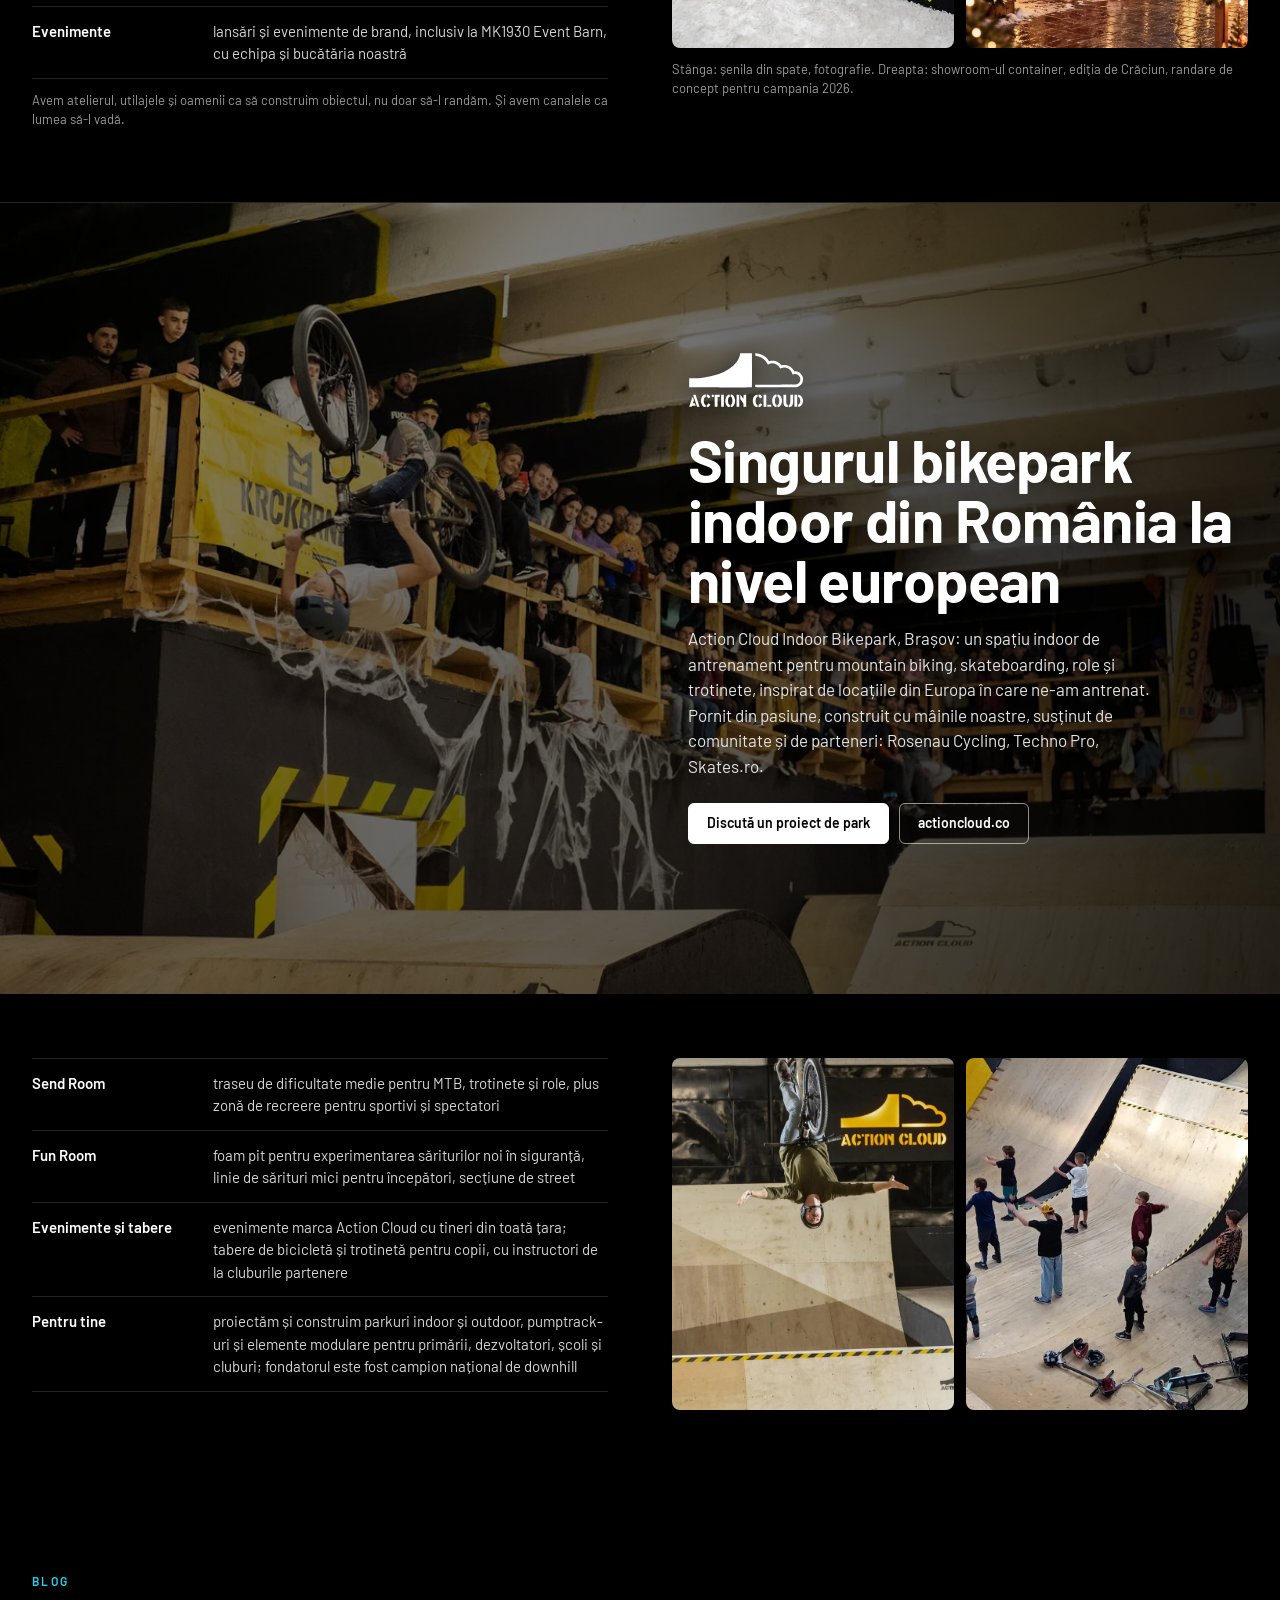
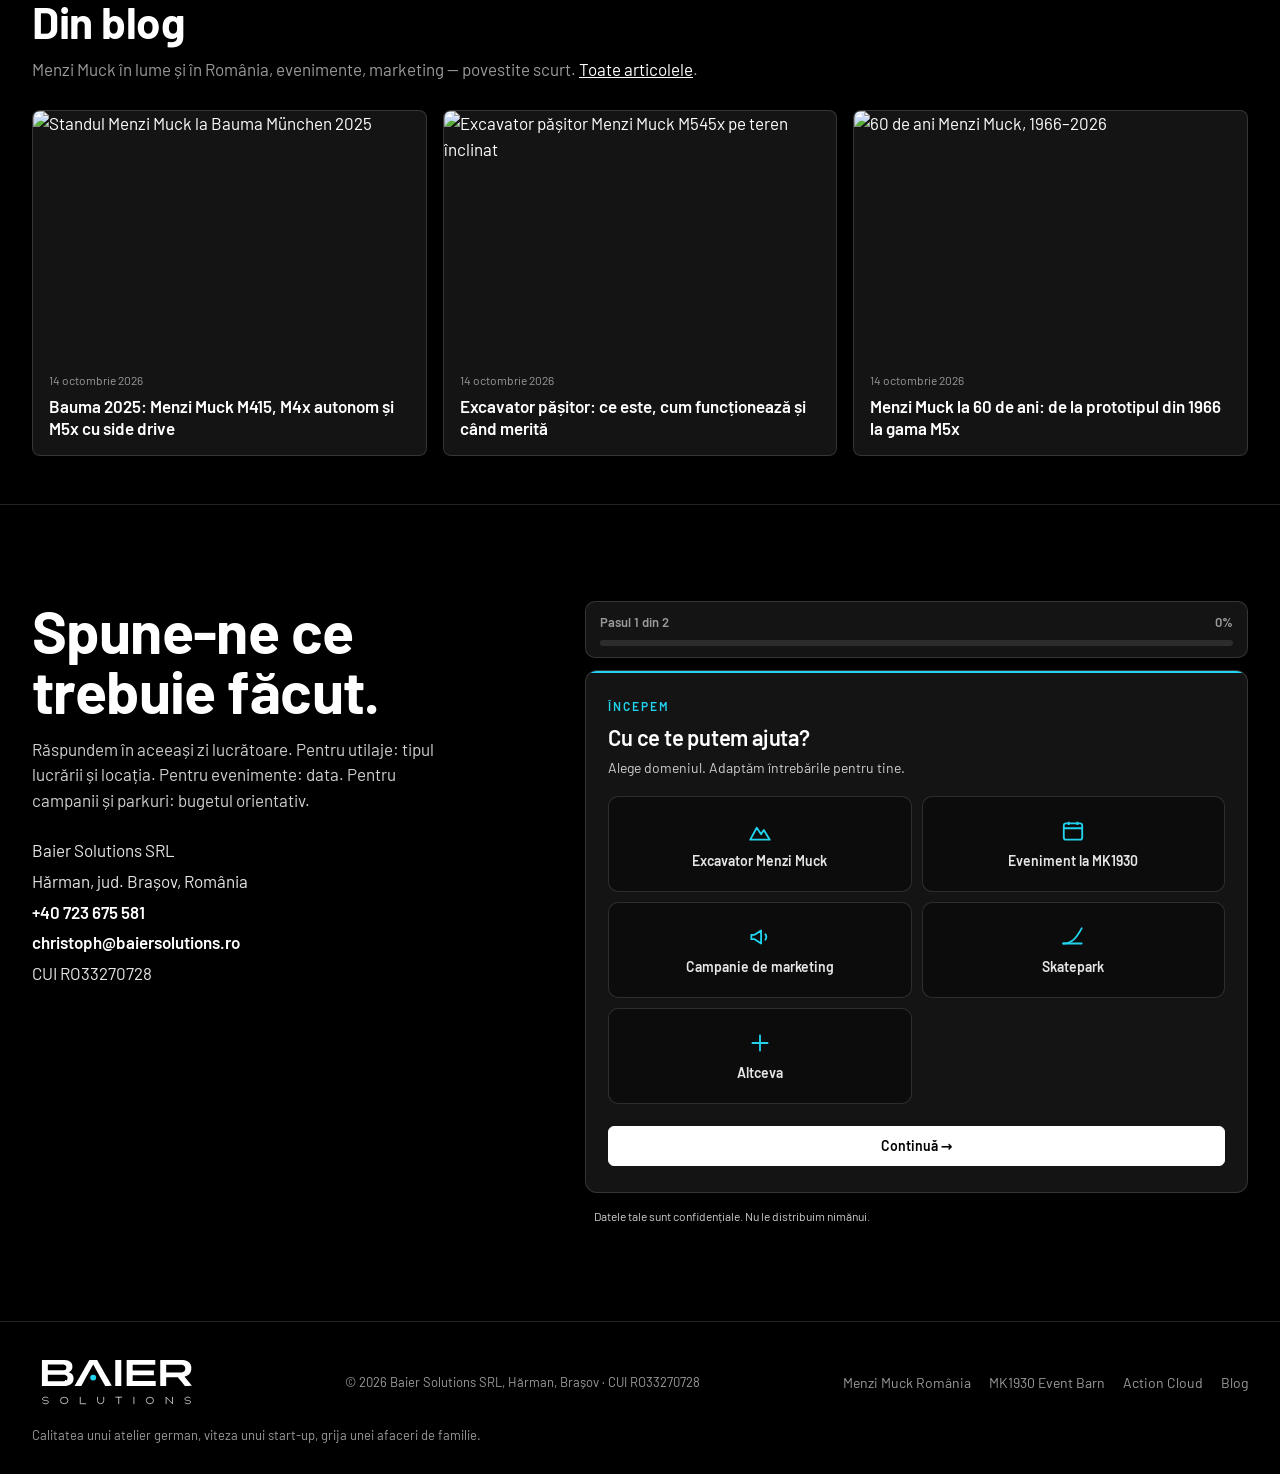
==== commit c3318729: "Add German (DE) version: RO/EN/DE language toggle Full German translation of the site, added as a th" ====
--- a/index.html
+++ b/index.html
@@ -55,8 +55,9 @@
 a{color:inherit}
 :focus-visible{outline:2px solid #fff;outline-offset:3px}
 .wrap{max-width:var(--max);margin:0 auto;padding:0 var(--g)}
-.lang-en [data-ro]{display:none}
-.lang-ro [data-en]{display:none}
+.lang-en [data-ro],.lang-en [data-de]{display:none}
+.lang-ro [data-en],.lang-ro [data-de]{display:none}
+.lang-de [data-ro],.lang-de [data-en]{display:none}
 h1,h2,h3{font-weight:700;letter-spacing:-.01em;line-height:1.02}
 
 /* nav */
@@ -300,16 +301,16 @@
   <div class="wrap nav">
     <a class="brand" href="#top" aria-label="Baier Solutions"><img src="img/logo-wordmark-white.svg" alt="Baier Solutions" width="2060" height="556"></a>
     <ul>
-      <li><a href="#utilaje"><span data-ro>Excavatoare</span><span data-en>Excavators</span></a></li>
-      <li><a href="#evenimente"><span data-ro>Evenimente</span><span data-en>Events</span></a></li>
+      <li><a href="#utilaje"><span data-ro>Excavatoare</span><span data-en>Excavators</span><span data-de>Bagger</span></a></li>
+      <li><a href="#evenimente"><span data-ro>Evenimente</span><span data-en>Events</span><span data-de>Events</span></a></li>
       <li><a href="#marketing">Marketing</a></li>
-      <li><a href="#skateparkuri"><span data-ro>Skateparkuri</span><span data-en>Skateparks</span></a></li>
+      <li><a href="#skateparkuri"><span data-ro>Skateparkuri</span><span data-en>Skateparks</span><span data-de>Skateparks</span></a></li>
       <li><a href="/blog/">Blog</a></li>
       <li><a href="#contact">Contact</a></li>
     </ul>
     <div class="nr">
-      <div class="lang" role="group" aria-label="Limbă / Language"><button type="button" data-lang="ro" aria-pressed="true">RO</button><button type="button" data-lang="en" aria-pressed="false">EN</button></div>
-      <a class="btn" href="#contact"><span data-ro>Scrie-ne</span><span data-en>Get in touch</span></a>
+      <div class="lang" role="group" aria-label="Limbă / Language / Sprache"><button type="button" data-lang="ro" aria-pressed="true">RO</button><button type="button" data-lang="en" aria-pressed="false">EN</button><button type="button" data-lang="de" aria-pressed="false">DE</button></div>
+      <a class="btn" href="#contact"><span data-ro>Scrie-ne</span><span data-en>Get in touch</span><span data-de>Kontakt</span></a>
       <button class="menubtn" id="menubtn" aria-label="Meniu" aria-expanded="false" aria-controls="mmenu">
         <svg class="bars" viewBox="0 0 24 24" fill="none" stroke="currentColor" stroke-width="2" stroke-linecap="round"><path d="M3 6h18M3 12h18M3 18h18"/></svg>
         <svg class="x" viewBox="0 0 24 24" fill="none" stroke="currentColor" stroke-width="2" stroke-linecap="round"><path d="M6 6l12 12M18 6L6 18"/></svg>
@@ -317,13 +318,13 @@
     </div>
   </div>
   <nav class="mmenu" id="mmenu" aria-label="Meniu principal">
-    <a class="ml" href="#utilaje"><span data-ro>Excavatoare Menzi Muck</span><span data-en>Menzi Muck excavators</span></a>
-    <a class="ml" href="#evenimente"><span data-ro>Evenimente MK1930</span><span data-en>MK1930 events</span></a>
+    <a class="ml" href="#utilaje"><span data-ro>Excavatoare Menzi Muck</span><span data-en>Menzi Muck excavators</span><span data-de>Menzi Muck Schreitbagger</span></a>
+    <a class="ml" href="#evenimente"><span data-ro>Evenimente MK1930</span><span data-en>MK1930 events</span><span data-de>MK1930 Events</span></a>
     <a class="ml" href="#marketing">Marketing</a>
-    <a class="ml" href="#skateparkuri"><span data-ro>Skateparkuri</span><span data-en>Skateparks</span></a>
+    <a class="ml" href="#skateparkuri"><span data-ro>Skateparkuri</span><span data-en>Skateparks</span><span data-de>Skateparks</span></a>
     <a class="ml" href="/blog/">Blog</a>
     <a class="ml" href="#contact">Contact</a>
-    <div class="mcta"><a class="btn" href="#contact"><span data-ro>Cere o ofertă</span><span data-en>Get a quote</span></a></div>
+    <div class="mcta"><a class="btn" href="#contact"><span data-ro>Cere o ofertă</span><span data-en>Get a quote</span><span data-de>Angebot anfragen</span></a></div>
   </nav>
 </header>
 
@@ -339,22 +340,22 @@
       <a class="tag lft" href="#evenimente" style="left:88%;top:42%"><span class="tdot"></span><span class="tlab">MK1930</span></a>
     </div>
     <div class="wrap panocopy">
-      <h1><span data-ro><span class="w">Calitatea</span> <span class="w">câștigă.</span></span><span data-en><span class="w">Quality</span> <span class="w">wins.</span></span></h1>
-      <p class="sub"><span data-ro>O familie, patru meserii, un singur standard. Calitatea unui atelier german, viteza unui start-up, grija unei afaceri de familie.</span><span data-en>One family, four trades, one standard. The quality of a German workshop, the speed of a start-up, the care of a family business.</span></p>
+      <h1><span data-ro><span class="w">Calitatea</span> <span class="w">câștigă.</span></span><span data-en><span class="w">Quality</span> <span class="w">wins.</span></span><span data-de><span class="w">Qualität</span> <span class="w">gewinnt.</span></span></h1>
+      <p class="sub"><span data-ro>O familie, patru meserii, un singur standard. Calitatea unui atelier german, viteza unui start-up, grija unei afaceri de familie.</span><span data-en>One family, four trades, one standard. The quality of a German workshop, the speed of a start-up, the care of a family business.</span><span data-de>Eine Familie, vier Gewerke, ein Standard. Die Qualität einer deutschen Werkstatt, das Tempo eines Start-ups, die Sorgfalt eines Familienbetriebs.</span></p>
     </div>
   </div>
   <div class="wrap herobody">
     <div class="tiles">
-      <a class="tile" href="#utilaje"><h3>Menzi Muck</h3><p><span data-ro>Excavatoare pășitoare. Distribuitor oficial România &amp; Rep. Moldova.</span><span data-en>Walking excavators. Official distributor, Romania &amp; Moldova.</span></p><span><span data-ro>Vezi gama</span><span data-en>See the range</span> →</span></a>
-      <a class="tile" href="#evenimente"><h3>MK1930 Event Barn</h3><p><span data-ro>Nunți și evenimente într-o șură săsească, Hărman.</span><span data-en>Weddings and events in a Saxon barn, Hărman.</span></p><span><span data-ro>Vezi locația</span><span data-en>See the venue</span> →</span></a>
-      <a class="tile" href="#marketing"><h3>Marketing</h3><p><span data-ro>De la concept la realizare, online și offline.</span><span data-en>From concept to delivery, online and offline.</span></p><span><span data-ro>Vezi campaniile</span><span data-en>See the work</span> →</span></a>
-      <a class="tile" href="#skateparkuri"><h3>Skateparkuri</h3><p><span data-ro>Proiectare și construcție, indoor și outdoor.</span><span data-en>Design and build, indoor and outdoor.</span></p><span><span data-ro>Vezi parkurile</span><span data-en>See the parks</span> →</span></a>
+      <a class="tile" href="#utilaje"><h3>Menzi Muck</h3><p><span data-ro>Excavatoare pășitoare. Distribuitor oficial România &amp; Rep. Moldova.</span><span data-en>Walking excavators. Official distributor, Romania &amp; Moldova.</span><span data-de>Schreitbagger. Offizieller Vertriebspartner, Rumänien &amp; Moldau.</span></p><span><span data-ro>Vezi gama</span><span data-en>See the range</span><span data-de>Modelle ansehen</span> →</span></a>
+      <a class="tile" href="#evenimente"><h3>MK1930 Event Barn</h3><p><span data-ro>Nunți și evenimente într-o șură săsească, Hărman.</span><span data-en>Weddings and events in a Saxon barn, Hărman.</span><span data-de>Hochzeiten und Events in einer sächsischen Scheune, Hărman.</span></p><span><span data-ro>Vezi locația</span><span data-en>See the venue</span><span data-de>Location ansehen</span> →</span></a>
+      <a class="tile" href="#marketing"><h3>Marketing</h3><p><span data-ro>De la concept la realizare, online și offline.</span><span data-en>From concept to delivery, online and offline.</span><span data-de>Vom Konzept bis zur Umsetzung, online und offline.</span></p><span><span data-ro>Vezi campaniile</span><span data-en>See the work</span><span data-de>Projekte ansehen</span> →</span></a>
+      <a class="tile" href="#skateparkuri"><h3>Skateparkuri</h3><p><span data-ro>Proiectare și construcție, indoor și outdoor.</span><span data-en>Design and build, indoor and outdoor.</span><span data-de>Planung und Bau, Indoor und Outdoor.</span></p><span><span data-ro>Vezi parkurile</span><span data-en>See the parks</span><span data-de>Parks ansehen</span> →</span></a>
     </div>
     <ul class="checks">
-      <li><span data-ro>Distribuitor oficial Menzi Muck de 20 de ani</span><span data-en>Official Menzi Muck distributor for 20 years</span></li>
-      <li><span data-ro>460+ recenzii Google de 5 stele</span><span data-en>460+ five-star Google reviews</span></li>
-      <li><span data-ro>Atelier și echipă proprie</span><span data-en>Own workshop and team</span></li>
-      <li><span data-ro>Hărman, Brașov</span><span data-en>Hărman, Brașov</span></li>
+      <li><span data-ro>Distribuitor oficial Menzi Muck de 20 de ani</span><span data-en>Official Menzi Muck distributor for 20 years</span><span data-de>Seit 20 Jahren offizieller Menzi-Muck-Vertriebspartner</span></li>
+      <li><span data-ro>460+ recenzii Google de 5 stele</span><span data-en>460+ five-star Google reviews</span><span data-de>460+ Fünf-Sterne-Google-Bewertungen</span></li>
+      <li><span data-ro>Atelier și echipă proprie</span><span data-en>Own workshop and team</span><span data-de>Eigene Werkstatt und eigenes Team</span></li>
+      <li><span data-ro>Hărman, Brașov</span><span data-en>Hărman, Brașov</span><span data-de>Hărman, Brașov</span></li>
     </ul>
   </div>
 </section>
@@ -364,79 +365,79 @@
   <div class="bg"><img src="img/menzimuck-m4x.webp" alt="" loading="lazy" sizes="100vw" srcset="img/menzimuck-m4x-768.webp 768w, img/menzimuck-m4x-1024.webp 1024w, img/menzimuck-m4x-1366.webp 1366w, img/menzimuck-m4x.webp 1600w" width="1600" height="1066"></div>
   <div class="wrap"><div class="box">
     <img class="logo" src="img/menzimuck-w2.svg" alt="Menzi Muck">
-    <h2><span data-ro>Excavatorul care urcă unde altele nu ajung</span><span data-en>The excavator that climbs where others can't</span></h2>
-    <p><span data-ro>Baier Solutions este, de 20 de ani, distribuitorul oficial Menzi Muck AG (Rüthi, Elveția) pentru excavatoare pășitoare în România și Republica Moldova. Pante, albii, versanți, păduri, fundații pe teren înclinat.</span><span data-en>For 20 years, Baier Solutions has been the official distributor of Menzi Muck AG (Rüthi, Switzerland) walking excavators in Romania and the Republic of Moldova. Slopes, riverbeds, embankments, forests, foundations on sloping ground.</span></p>
-    <div class="cta"><a class="btn" href="#contact"><span data-ro>Cere o vizită pe șantier</span><span data-en>Request a site visit</span></a><a class="btn ghost" href="#models"><span data-ro>Toate modelele</span><span data-en>All models</span></a></div>
+    <h2><span data-ro>Excavatorul care urcă unde altele nu ajung</span><span data-en>The excavator that climbs where others can't</span><span data-de>Der Bagger, der dort hinaufkommt, wo andere scheitern</span></h2>
+    <p><span data-ro>Baier Solutions este, de 20 de ani, distribuitorul oficial Menzi Muck AG (Rüthi, Elveția) pentru excavatoare pășitoare în România și Republica Moldova. Pante, albii, versanți, păduri, fundații pe teren înclinat.</span><span data-en>For 20 years, Baier Solutions has been the official distributor of Menzi Muck AG (Rüthi, Switzerland) walking excavators in Romania and the Republic of Moldova. Slopes, riverbeds, embankments, forests, foundations on sloping ground.</span><span data-de>Seit 20 Jahren ist Baier Solutions offizieller Vertriebspartner der Schreitbagger von Menzi Muck AG (Rüthi, Schweiz) in Rumänien und der Republik Moldau. Hänge, Flussbetten, Böschungen, Wälder, Fundamente in Hanglage.</span></p>
+    <div class="cta"><a class="btn" href="#contact"><span data-ro>Cere o vizită pe șantier</span><span data-en>Request a site visit</span><span data-de>Vor-Ort-Termin anfragen</span></a><a class="btn ghost" href="#models"><span data-ro>Toate modelele</span><span data-en>All models</span><span data-de>Alle Modelle</span></a></div>
   </div></div>
-  <figcaption><span data-ro>Menzi Muck M4x. Foto: Menzi Muck AG</span><span data-en>Menzi Muck M4x. Photo: Menzi Muck AG</span></figcaption>
+  <figcaption><span data-ro>Menzi Muck M4x. Foto: Menzi Muck AG</span><span data-en>Menzi Muck M4x. Photo: Menzi Muck AG</span><span data-de>Menzi Muck M4x. Foto: Menzi Muck AG</span></figcaption>
 </section>
 <section class="detail" id="models">
   <div class="wrap">
     <div>
-      <h3><span data-ro>Ce primești</span><span data-en>What you get</span></h3>
+      <h3><span data-ro>Ce primești</span><span data-en>What you get</span><span data-de>Was Sie bekommen</span></h3>
       <ul class="facts">
-        <li><b><span data-ro>Gamă</span><span data-en>Range</span></b><span><span data-ro>M2 până la M545x, Stage V, picioare și roți reglabile hidraulic</span><span data-en>M2 to M545x, Stage V, hydraulically adjustable legs and wheels</span></span></li>
-        <li><b><span data-ro>Livrare</span><span data-en>Delivery</span></b><span><span data-ro>transport, punere în funcțiune și instruirea operatorilor la tine pe șantier</span><span data-en>transport, commissioning and operator training on your site</span></span></li>
-        <li><b><span data-ro>Garanție</span><span data-en>Warranty</span></b><span><span data-ro>24 luni sau 1.500 de ore, oricare intervine prima; la cerere, extensie la 36 luni contra cost (max. 2.000 de ore). Piese și service din Elveția</span><span data-en>24 months or 1,500 hours, whichever comes first; on request, extendable to 36 months for a fee (max. 2,000 hours). Parts and service from Switzerland</span></span></li>
-        <li><b><span data-ro>Clienți</span><span data-en>Clients</span></b><span><span data-ro>constructori de drumuri, regularizări de râuri, exploatări forestiere, primării</span><span data-en>road builders, river regulation, forestry, municipalities</span></span></li>
+        <li><b><span data-ro>Gamă</span><span data-en>Range</span><span data-de>Modellpalette</span></b><span><span data-ro>M2 până la M545x, Stage V, picioare și roți reglabile hidraulic</span><span data-en>M2 to M545x, Stage V, hydraulically adjustable legs and wheels</span><span data-de>M2 bis M545x, Stage V, hydraulisch verstellbare Beine und Räder</span></span></li>
+        <li><b><span data-ro>Livrare</span><span data-en>Delivery</span><span data-de>Lieferung</span></b><span><span data-ro>transport, punere în funcțiune și instruirea operatorilor la tine pe șantier</span><span data-en>transport, commissioning and operator training on your site</span><span data-de>Transport, Inbetriebnahme und Fahrerschulung bei Ihnen vor Ort</span></span></li>
+        <li><b><span data-ro>Garanție</span><span data-en>Warranty</span><span data-de>Garantie</span></b><span><span data-ro>24 luni sau 1.500 de ore, oricare intervine prima; la cerere, extensie la 36 luni contra cost (max. 2.000 de ore). Piese și service din Elveția</span><span data-en>24 months or 1,500 hours, whichever comes first; on request, extendable to 36 months for a fee (max. 2,000 hours). Parts and service from Switzerland</span><span data-de>24 Monate oder 1.500 Stunden, je nachdem was zuerst eintritt; auf Wunsch gegen Aufpreis auf 36 Monate verlängerbar (max. 2.000 Stunden). Teile und Service aus der Schweiz</span></span></li>
+        <li><b><span data-ro>Clienți</span><span data-en>Clients</span><span data-de>Kunden</span></b><span><span data-ro>constructori de drumuri, regularizări de râuri, exploatări forestiere, primării</span><span data-en>road builders, river regulation, forestry, municipalities</span><span data-de>Straßenbau, Flussregulierung, Forstwirtschaft, Kommunen</span></span></li>
       </ul>
-      <p class="note"><span data-ro>Nu transportăm utilajul pentru demonstrații. Venim pe șantierul tău, calculăm costul pe lucrarea ta și îți arătăm o mașină care deja lucrează în România.</span><span data-en>We don't truck a machine around for demos. We come to your site, cost your job and show you a machine already working in Romania.</span></p>
+      <p class="note"><span data-ro>Nu transportăm utilajul pentru demonstrații. Venim pe șantierul tău, calculăm costul pe lucrarea ta și îți arătăm o mașină care deja lucrează în România.</span><span data-en>We don't truck a machine around for demos. We come to your site, cost your job and show you a machine already working in Romania.</span><span data-de>Wir karren keine Maschine für Vorführungen durch die Gegend. Wir kommen zu Ihnen vor Ort, kalkulieren Ihren Auftrag und zeigen Ihnen eine Maschine, die bereits in Rumänien im Einsatz ist.</span></p>
     </div>
     <div class="cards">
-      <div class="card"><span class="n">20</span><h4><span data-ro>ani distribuitor oficial</span><span data-en>years official distributor</span></h4><p><span data-ro>În România și Republica Moldova. Familia Baier vinde și întreține Menzi Muck de două decenii.</span><span data-en>In Romania and the Republic of Moldova. The Baier family has sold and serviced Menzi Muck for two decades.</span></p></div>
-      <div class="card"><span class="n">7</span><h4><span data-ro>modele</span><span data-en>models</span></h4><p><span data-ro>De la M2 (7,1 t) la M545x (13,5 t), toate Stage V.</span><span data-en>From the M2 (7.1 t) to the M545x (13.5 t), all Stage V.</span></p></div>
-      <div class="card"><span class="n">24</span><h4><span data-ro>luni garanție</span><span data-en>months warranty</span></h4><p><span data-ro>Sau 1.500 de ore, oricare intervine prima. Extensie la cerere la 36 luni (max. 2.000 de ore). Piese și service din Elveția.</span><span data-en>Or 1,500 hours, whichever comes first. Extendable on request to 36 months (max. 2,000 hours). Parts and service from Switzerland.</span></p></div>
+      <div class="card"><span class="n">20</span><h4><span data-ro>ani distribuitor oficial</span><span data-en>years official distributor</span><span data-de>Jahre offizieller Vertriebspartner</span></h4><p><span data-ro>În România și Republica Moldova. Familia Baier vinde și întreține Menzi Muck de două decenii.</span><span data-en>In Romania and the Republic of Moldova. The Baier family has sold and serviced Menzi Muck for two decades.</span><span data-de>In Rumänien und der Republik Moldau. Die Familie Baier verkauft und wartet Menzi Muck seit zwei Jahrzehnten.</span></p></div>
+      <div class="card"><span class="n">7</span><h4><span data-ro>modele</span><span data-en>models</span><span data-de>Modelle</span></h4><p><span data-ro>De la M2 (7,1 t) la M545x (13,5 t), toate Stage V.</span><span data-en>From the M2 (7.1 t) to the M545x (13.5 t), all Stage V.</span><span data-de>Vom M2 (7,1 t) bis zum M545x (13,5 t), alle Stage V.</span></p></div>
+      <div class="card"><span class="n">24</span><h4><span data-ro>luni garanție</span><span data-en>months warranty</span><span data-de>Monate Garantie</span></h4><p><span data-ro>Sau 1.500 de ore, oricare intervine prima. Extensie la cerere la 36 luni (max. 2.000 de ore). Piese și service din Elveția.</span><span data-en>Or 1,500 hours, whichever comes first. Extendable on request to 36 months (max. 2,000 hours). Parts and service from Switzerland.</span><span data-de>Oder 1.500 Stunden, je nachdem was zuerst eintritt. Auf Wunsch auf 36 Monate verlängerbar (max. 2.000 Stunden). Teile und Service aus der Schweiz.</span></p></div>
     </div>
     <div class="models">
   <div class="mh">
-    <h3><span data-ro>Toată gama de excavatoare pășitoare</span><span data-en>The full walking-excavator range</span></h3>
+    <h3><span data-ro>Toată gama de excavatoare pășitoare</span><span data-en>The full walking-excavator range</span><span data-de>Das komplette Schreitbagger-Programm</span></h3>
     <div class="mnav"><button type="button" data-dir="-1" aria-label="Înapoi">←</button><button type="button" data-dir="1" aria-label="Înainte">→</button></div>
   </div>
   <ul class="mtrack" tabindex="0">
         <li class="mcard">
           <img src="img/menzi-m2-800.webp" srcset="img/menzi-m2-480.webp 480w, img/menzi-m2-800.webp 800w" sizes="(max-width:700px) 78vw, 320px" alt="Menzi Muck M2" loading="lazy" width="800" height="600">
           <h3>Menzi Muck M2</h3>
-          <dl><dt><span data-ro>Greutate</span><span data-en>Weight</span></dt><dd><span data-ro>de la 7.100 kg</span><span data-en>from 7,100 kg</span></dd><dt><span data-ro>Motor</span><span data-en>Engine</span></dt><dd>75 CP, 4 cilindri</dd></dl>
-          <p><span data-ro>Cel mai compact. Pentru lucrări în spații înguste, pante și terenuri instabile.</span><span data-en>The most compact. For tight spaces, slopes and unstable ground.</span></p>
+          <dl><dt><span data-ro>Greutate</span><span data-en>Weight</span><span data-de>Gewicht</span></dt><dd><span data-ro>de la 7.100 kg</span><span data-en>from 7,100 kg</span><span data-de>ab 7.100 kg</span></dd><dt><span data-ro>Motor</span><span data-en>Engine</span><span data-de>Motor</span></dt><dd>75 CP, 4 cilindri</dd></dl>
+          <p><span data-ro>Cel mai compact. Pentru lucrări în spații înguste, pante și terenuri instabile.</span><span data-en>The most compact. For tight spaces, slopes and unstable ground.</span><span data-de>Der kompakteste. Für enge Räume, Hänge und instabilen Untergrund.</span></p>
         </li>
         <li class="mcard">
           <img src="img/menzi-m425x-800.webp" srcset="img/menzi-m425x-480.webp 480w, img/menzi-m425x-800.webp 800w" sizes="(max-width:700px) 78vw, 320px" alt="Menzi Muck M425x" loading="lazy" width="800" height="600">
           <h3>Menzi Muck M425x</h3>
-          <dl><dt><span data-ro>Greutate</span><span data-en>Weight</span></dt><dd><span data-ro>de la 10.600 kg</span><span data-en>from 10,600 kg</span></dd><dt><span data-ro>Motor</span><span data-en>Engine</span></dt><dd>105 kW / 143 CP Deutz</dd></dl>
-          <p><span data-ro>Seria M4x cu patru roți egale. Baza seriei.</span><span data-en>M4x series with four equal wheels. The base of the range.</span></p>
+          <dl><dt><span data-ro>Greutate</span><span data-en>Weight</span><span data-de>Gewicht</span></dt><dd><span data-ro>de la 10.600 kg</span><span data-en>from 10,600 kg</span><span data-de>ab 10.600 kg</span></dd><dt><span data-ro>Motor</span><span data-en>Engine</span><span data-de>Motor</span></dt><dd>105 kW / 143 CP Deutz</dd></dl>
+          <p><span data-ro>Seria M4x cu patru roți egale. Baza seriei.</span><span data-en>M4x series with four equal wheels. The base of the range.</span><span data-de>M4x-Serie mit vier gleich großen Rädern. Die Basis der Reihe.</span></p>
         </li>
         <li class="mcard">
           <img src="img/menzi-m435x-800.webp" srcset="img/menzi-m435x-480.webp 480w, img/menzi-m435x-800.webp 800w" sizes="(max-width:700px) 78vw, 320px" alt="Menzi Muck M435x" loading="lazy" width="800" height="600">
           <h3>Menzi Muck M435x</h3>
-          <dl><dt><span data-ro>Greutate</span><span data-en>Weight</span></dt><dd><span data-ro>de la 11.400 kg</span><span data-en>from 11,400 kg</span></dd><dt><span data-ro>Motor</span><span data-en>Engine</span></dt><dd>105 kW / 143 CP Deutz</dd></dl>
-          <p><span data-ro>Brațul lung al seriei M4x, pentru albii și versanți.</span><span data-en>The long-reach M4x, for riverbeds and embankments.</span></p>
+          <dl><dt><span data-ro>Greutate</span><span data-en>Weight</span><span data-de>Gewicht</span></dt><dd><span data-ro>de la 11.400 kg</span><span data-en>from 11,400 kg</span><span data-de>ab 11.400 kg</span></dd><dt><span data-ro>Motor</span><span data-en>Engine</span><span data-de>Motor</span></dt><dd>105 kW / 143 CP Deutz</dd></dl>
+          <p><span data-ro>Brațul lung al seriei M4x, pentru albii și versanți.</span><span data-en>The long-reach M4x, for riverbeds and embankments.</span><span data-de>Der M4x mit großer Reichweite, für Flussbetten und Böschungen.</span></p>
         </li>
         <li class="mcard">
           <img src="img/menzi-m445x-800.webp" srcset="img/menzi-m445x-480.webp 480w, img/menzi-m445x-800.webp 800w" sizes="(max-width:700px) 78vw, 320px" alt="Menzi Muck M445x" loading="lazy" width="800" height="600">
           <h3>Menzi Muck M445x</h3>
-          <dl><dt><span data-ro>Greutate</span><span data-en>Weight</span></dt><dd><span data-ro>de la 11.500 kg</span><span data-en>from 11,500 kg</span></dd><dt><span data-ro>Motor</span><span data-en>Engine</span></dt><dd>105 kW / 143 CP Deutz</dd></dl>
-          <p><span data-ro>Vârful seriei M4x. Picioare telescopice, roți 710 mm.</span><span data-en>Top of the M4x series. Telescopic legs, 710 mm wheels.</span></p>
+          <dl><dt><span data-ro>Greutate</span><span data-en>Weight</span><span data-de>Gewicht</span></dt><dd><span data-ro>de la 11.500 kg</span><span data-en>from 11,500 kg</span><span data-de>ab 11.500 kg</span></dd><dt><span data-ro>Motor</span><span data-en>Engine</span><span data-de>Motor</span></dt><dd>105 kW / 143 CP Deutz</dd></dl>
+          <p><span data-ro>Vârful seriei M4x. Picioare telescopice, roți 710 mm.</span><span data-en>Top of the M4x series. Telescopic legs, 710 mm wheels.</span><span data-de>Das Topmodell der M4x-Serie. Teleskopbeine, 710-mm-Räder.</span></p>
         </li>
         <li class="mcard">
           <img src="img/menzi-m525x-800.webp" srcset="img/menzi-m525x-480.webp 480w, img/menzi-m525x-800.webp 800w" sizes="(max-width:700px) 78vw, 320px" alt="Menzi Muck M525x" loading="lazy" width="800" height="600">
           <h3>Menzi Muck M525x</h3>
-          <dl><dt><span data-ro>Greutate</span><span data-en>Weight</span></dt><dd><span data-ro>de la 12.400 kg</span><span data-en>from 12,400 kg</span></dd><dt><span data-ro>Motor</span><span data-en>Engine</span></dt><dd>115 kW / 156 CP Deutz</dd></dl>
-          <p><span data-ro>Intrarea în seria M5x, forță de clasă 13 t.</span><span data-en>Entry to the M5x series, 13-tonne-class force.</span></p>
+          <dl><dt><span data-ro>Greutate</span><span data-en>Weight</span><span data-de>Gewicht</span></dt><dd><span data-ro>de la 12.400 kg</span><span data-en>from 12,400 kg</span><span data-de>ab 12.400 kg</span></dd><dt><span data-ro>Motor</span><span data-en>Engine</span><span data-de>Motor</span></dt><dd>115 kW / 156 CP Deutz</dd></dl>
+          <p><span data-ro>Intrarea în seria M5x, forță de clasă 13 t.</span><span data-en>Entry to the M5x series, 13-tonne-class force.</span><span data-de>Einstieg in die M5x-Serie, Kraft der 13-Tonnen-Klasse.</span></p>
         </li>
         <li class="mcard">
           <img src="img/menzi-m535x-800.webp" srcset="img/menzi-m535x-480.webp 480w, img/menzi-m535x-800.webp 800w" sizes="(max-width:700px) 78vw, 320px" alt="Menzi Muck M535x" loading="lazy" width="800" height="600">
           <h3>Menzi Muck M535x</h3>
-          <dl><dt><span data-ro>Greutate</span><span data-en>Weight</span></dt><dd><span data-ro>de la 13.000 kg</span><span data-en>from 13,000 kg</span></dd><dt><span data-ro>Motor</span><span data-en>Engine</span></dt><dd>115 kW / 156 CP Deutz</dd></dl>
-          <p><span data-ro>Echilibrul seriei: rază mare, stabilitate pe pante abrupte.</span><span data-en>The balanced one: long reach, stable on steep slopes.</span></p>
+          <dl><dt><span data-ro>Greutate</span><span data-en>Weight</span><span data-de>Gewicht</span></dt><dd><span data-ro>de la 13.000 kg</span><span data-en>from 13,000 kg</span><span data-de>ab 13.000 kg</span></dd><dt><span data-ro>Motor</span><span data-en>Engine</span><span data-de>Motor</span></dt><dd>115 kW / 156 CP Deutz</dd></dl>
+          <p><span data-ro>Echilibrul seriei: rază mare, stabilitate pe pante abrupte.</span><span data-en>The balanced one: long reach, stable on steep slopes.</span><span data-de>Der Ausgewogene: große Reichweite, stabil an steilen Hängen.</span></p>
         </li>
         <li class="mcard">
           <img src="img/menzi-m545x-800.webp" srcset="img/menzi-m545x-480.webp 480w, img/menzi-m545x-800.webp 800w" sizes="(max-width:700px) 78vw, 320px" alt="Menzi Muck M545x" loading="lazy" width="800" height="600">
           <h3>Menzi Muck M545x</h3>
-          <dl><dt><span data-ro>Greutate</span><span data-en>Weight</span></dt><dd><span data-ro>de la 13.500 kg</span><span data-en>from 13,500 kg</span></dd><dt><span data-ro>Motor</span><span data-en>Engine</span></dt><dd>115 kW / 156 CP Deutz</dd></dl>
-          <p><span data-ro>Cel mai mare excavator pășitor Menzi Muck. Pentru lucrările imposibile.</span><span data-en>The largest Menzi Muck walking excavator. For the impossible jobs.</span></p>
+          <dl><dt><span data-ro>Greutate</span><span data-en>Weight</span><span data-de>Gewicht</span></dt><dd><span data-ro>de la 13.500 kg</span><span data-en>from 13,500 kg</span><span data-de>ab 13.500 kg</span></dd><dt><span data-ro>Motor</span><span data-en>Engine</span><span data-de>Motor</span></dt><dd>115 kW / 156 CP Deutz</dd></dl>
+          <p><span data-ro>Cel mai mare excavator pășitor Menzi Muck. Pentru lucrările imposibile.</span><span data-en>The largest Menzi Muck walking excavator. For the impossible jobs.</span><span data-de>Der größte Menzi-Muck-Schreitbagger. Für die unmöglichen Aufgaben.</span></p>
         </li>
   </ul>
-  <p class="mcap"><span data-ro>Foto: Menzi Muck AG. Greutăți minime per model; configurațiile variază.</span><span data-en>Photos: Menzi Muck AG. Minimum weights per model; configurations vary.</span></p>
+  <p class="mcap"><span data-ro>Foto: Menzi Muck AG. Greutăți minime per model; configurațiile variază.</span><span data-en>Photos: Menzi Muck AG. Minimum weights per model; configurations vary.</span><span data-de>Fotos: Menzi Muck AG. Mindestgewichte je Modell; Konfigurationen variieren.</span></p>
 </div>
   </div>
 </section>
@@ -446,29 +447,29 @@
   <div class="bg"><img src="img/mk1930-barn.webp" alt="" loading="lazy" sizes="100vw" srcset="img/mk1930-barn-768.webp 768w, img/mk1930-barn-1024.webp 1024w, img/mk1930-barn-1366.webp 1366w, img/mk1930-barn.webp 1600w" width="1600" height="1066"></div>
   <div class="wrap"><div class="box">
     <img class="logo" src="img/mk1930-white.svg" alt="MK1930 Event Barn" style="height:64px">
-    <h2><span data-ro>O sală de evenimente deosebită în Brașov</span><span data-en>A special events venue in Brașov</span></h2>
-    <p><span data-ro>Sală de evenimente din Brașov, amenajată pe structura unui vechi hambar rustic, într-o superbă șură săsească renovată în stil retro. O grădină spectaculoasă, ideală pentru nunțile în aer liber, și un interior spațios și elegant.</span><span data-en>An events venue in Brașov, built on the structure of an old rustic barn, a superb Saxon barn renovated in retro style. A spectacular garden, ideal for open-air weddings, and a spacious, elegant interior.</span></p>
-    <div class="cta"><a class="btn" href="https://mk1930.ro" target="_blank" rel="noopener"><span data-ro>Rezervă pe mk1930.ro</span><span data-en>Book on mk1930.ro</span></a></div>
+    <h2><span data-ro>O sală de evenimente deosebită în Brașov</span><span data-en>A special events venue in Brașov</span><span data-de>Eine besondere Event-Location in Brașov</span></h2>
+    <p><span data-ro>Sală de evenimente din Brașov, amenajată pe structura unui vechi hambar rustic, într-o superbă șură săsească renovată în stil retro. O grădină spectaculoasă, ideală pentru nunțile în aer liber, și un interior spațios și elegant.</span><span data-en>An events venue in Brașov, built on the structure of an old rustic barn, a superb Saxon barn renovated in retro style. A spectacular garden, ideal for open-air weddings, and a spacious, elegant interior.</span><span data-de>Eine Event-Location in Brașov, errichtet auf dem Gerüst einer alten rustikalen Scheune – einer prächtigen sächsischen Scheune, im Retro-Stil renoviert. Ein spektakulärer Garten, ideal für Hochzeiten unter freiem Himmel, und ein großzügiges, elegantes Interieur.</span></p>
+    <div class="cta"><a class="btn" href="https://mk1930.ro" target="_blank" rel="noopener"><span data-ro>Rezervă pe mk1930.ro</span><span data-en>Book on mk1930.ro</span><span data-de>Auf mk1930.ro buchen</span></a></div>
   </div></div>
 </section>
 <section class="detail">
   <div class="wrap">
     <div>
       <div class="cards" style="grid-template-columns:1fr 1fr;margin-bottom:24px">
-        <div class="card"><span class="n">50–150</span><p><span data-ro>pers. capacitate sitting indoor</span><span data-en>guests seated indoor</span></p></div>
-        <div class="card"><span class="n">300</span><p><span data-ro>pers. capacitate combinată indoor &amp; outdoor</span><span data-en>guests combined indoor &amp; outdoor</span></p></div>
+        <div class="card"><span class="n">50–150</span><p><span data-ro>pers. capacitate sitting indoor</span><span data-en>guests seated indoor</span><span data-de>Gäste innen (Sitzplätze)</span></p></div>
+        <div class="card"><span class="n">300</span><p><span data-ro>pers. capacitate combinată indoor &amp; outdoor</span><span data-en>guests combined indoor &amp; outdoor</span><span data-de>Gäste innen &amp; außen gesamt</span></p></div>
       </div>
       <ul class="facts">
-        <li><b><span data-ro>Evenimente</span><span data-en>Events</span></b><span><span data-ro>nunți, botezuri, aniversări și petreceri corporate; ceremonia poate avea loc în aer liber, în grădină</span><span data-en>weddings, christenings, anniversaries and corporate parties; the ceremony can take place outdoors, in the garden</span></span></li>
-        <li><b>Live cooking</b><span><span data-ro>mâncarea este pregătită în fața invitaților, pe loc, de către chef Liviu Preda; meniul este personalizat</span><span data-en>food is cooked in front of the guests, on the spot, by chef Liviu Preda; the menu is personalised</span></span></li>
-        <li><b><span data-ro>Meniu open bar</span><span data-en>Open bar</span></b><span><span data-ro>cocktail-uri, vin și băuturi spirtoase, personalizate în funcție de preferințe</span><span data-en>cocktails, wine and spirits, tailored to your preferences</span></span></li>
-        <li><b>Candy bar</b><span><span data-ro>la cerere, în funcție de eveniment</span><span data-en>on request, matched to the event</span></span></li>
-        <li><b><span data-ro>Parcare</span><span data-en>Parking</span></b><span><span data-ro>locația se află în Hărman, pe strada principală; invitații pot veni fără griji cu mașina</span><span data-en>the venue is in Hărman, on the main road; guests can come by car without worry</span></span></li>
+        <li><b><span data-ro>Evenimente</span><span data-en>Events</span><span data-de>Events</span></b><span><span data-ro>nunți, botezuri, aniversări și petreceri corporate; ceremonia poate avea loc în aer liber, în grădină</span><span data-en>weddings, christenings, anniversaries and corporate parties; the ceremony can take place outdoors, in the garden</span><span data-de>Hochzeiten, Taufen, Jubiläen und Firmenfeiern; die Trauung kann draußen im Garten stattfinden</span></span></li>
+        <li><b>Live cooking</b><span><span data-ro>mâncarea este pregătită în fața invitaților, pe loc, de către chef Liviu Preda; meniul este personalizat</span><span data-en>food is cooked in front of the guests, on the spot, by chef Liviu Preda; the menu is personalised</span><span data-de>Das Essen wird vor den Gästen frisch zubereitet, von Küchenchef Liviu Preda; das Menü wird individuell abgestimmt</span></span></li>
+        <li><b><span data-ro>Meniu open bar</span><span data-en>Open bar</span><span data-de>Open Bar</span></b><span><span data-ro>cocktail-uri, vin și băuturi spirtoase, personalizate în funcție de preferințe</span><span data-en>cocktails, wine and spirits, tailored to your preferences</span><span data-de>Cocktails, Wein und Spirituosen, abgestimmt auf Ihre Wünsche</span></span></li>
+        <li><b>Candy bar</b><span><span data-ro>la cerere, în funcție de eveniment</span><span data-en>on request, matched to the event</span><span data-de>auf Anfrage, passend zum Event</span></span></li>
+        <li><b><span data-ro>Parcare</span><span data-en>Parking</span><span data-de>Parkplatz</span></b><span><span data-ro>locația se află în Hărman, pe strada principală; invitații pot veni fără griji cu mașina</span><span data-en>the venue is in Hărman, on the main road; guests can come by car without worry</span><span data-de>Die Location liegt in Hărman, an der Hauptstraße; Gäste können problemlos mit dem Auto kommen</span></span></li>
       </ul>
       <div class="pair" style="margin-top:20px"><img src="img/mk1930-interior.webp" alt="Interiorul șurei MK1930 pregătit pentru nuntă" loading="lazy" width="1000" height="1250"><img src="img/mk1930-couple.webp" alt="Miri în curtea MK1930" loading="lazy" width="1000" height="1250"></div>
     </div>
     <div>
-      <h3>★ 5,0 · <a href="https://www.google.com/maps/place/?q=place_id:ChIJzVHmsoxfs0ARbaJtFTnHr4k" target="_blank" rel="noopener" style="font-weight:500;color:#cfcfcf"><span data-ro>460+ recenzii pe Google, toate de 5 stele</span><span data-en>460+ Google reviews, all five stars</span></a></h3>
+      <h3>★ 5,0 · <a href="https://www.google.com/maps/place/?q=place_id:ChIJzVHmsoxfs0ARbaJtFTnHr4k" target="_blank" rel="noopener" style="font-weight:500;color:#cfcfcf"><span data-ro>460+ recenzii pe Google, toate de 5 stele</span><span data-en>460+ Google reviews, all five stars</span><span data-de>460+ Google-Bewertungen, alle fünf Sterne</span></a></h3>
       <div class="cards" style="grid-template-columns:1fr">
         <div class="card"><span class="stars">★★★★★</span><p>„Un colț de rai! Totul a fost perfect, de la atmosfera de vis, la mâncarea excepțională și personalul mereu zâmbitor. Proprietarii ne-au înțeles din prima și ne-au susținut în fiecare idee.”</p><cite>Noemi Fogas</cite></div>
         <div class="card"><span class="stars">★★★★★</span><p>„Am ales MK1930 din Hărman pentru cununia noastră civilă și a fost, fără îndoială, una dintre cele mai bune decizii! Un mix perfect între eleganță și acel farmec rustic care te face să te simți acasă.”</p><cite>Paul N</cite></div>
@@ -482,40 +483,40 @@
 <section class="feat left" id="marketing">
   <div class="bg"><img src="img/porsche-rear.webp" alt="" loading="lazy" sizes="100vw" srcset="img/porsche-rear-768.webp 768w, img/porsche-rear-1024.webp 1024w, img/porsche-rear-1366.webp 1366w, img/porsche-rear.webp 1600w" width="1600" height="1066"></div>
   <div class="wrap"><div class="box">
-    <div class="k"><span data-ro>Soluții de marketing</span><span data-en>Marketing solutions</span></div>
-    <h2><span data-ro>De la concept la realizare, online și offline</span><span data-en>From concept to delivery, online and offline</span></h2>
-    <p><span data-ro>O singură echipă duce campania de la idee până la obiectul instalat și la conținutul publicat. Strategie, concept creativ, branding, producție fizică în atelierul nostru, logistică și montaj, apoi foto, video și social media. Pentru Promotors am pus un Porsche pe schiuri, pe pârtie, și am transformat un container într-un showroom mobil.</span><span data-en>One team takes the campaign from idea to the installed object and the published content. Strategy, creative concept, branding, physical production in our own workshop, logistics and installation, then photo, video and social media. For Promotors we put a Porsche on skis, on the slope, and turned a shipping container into a mobile showroom.</span></p>
-    <div class="cta"><a class="btn" href="#contact"><span data-ro>Propune-ne o campanie</span><span data-en>Pitch us a campaign</span></a></div>
+    <div class="k"><span data-ro>Soluții de marketing</span><span data-en>Marketing solutions</span><span data-de>Marketinglösungen</span></div>
+    <h2><span data-ro>De la concept la realizare, online și offline</span><span data-en>From concept to delivery, online and offline</span><span data-de>Vom Konzept bis zur Umsetzung, online und offline</span></h2>
+    <p><span data-ro>O singură echipă duce campania de la idee până la obiectul instalat și la conținutul publicat. Strategie, concept creativ, branding, producție fizică în atelierul nostru, logistică și montaj, apoi foto, video și social media. Pentru Promotors am pus un Porsche pe schiuri, pe pârtie, și am transformat un container într-un showroom mobil.</span><span data-en>One team takes the campaign from idea to the installed object and the published content. Strategy, creative concept, branding, physical production in our own workshop, logistics and installation, then photo, video and social media. For Promotors we put a Porsche on skis, on the slope, and turned a shipping container into a mobile showroom.</span><span data-de>Ein Team bringt die Kampagne von der Idee bis zum installierten Objekt und zum veröffentlichten Content. Strategie, Kreativkonzept, Branding, physische Produktion in der eigenen Werkstatt, Logistik und Montage, dann Foto, Video und Social Media. Für Promotors haben wir einen Porsche auf Ski gestellt, am Hang, und einen Seecontainer in einen mobilen Showroom verwandelt.</span></p>
+    <div class="cta"><a class="btn" href="#contact"><span data-ro>Propune-ne o campanie</span><span data-en>Pitch us a campaign</span><span data-de>Kampagne anfragen</span></a></div>
   </div></div>
-  <figcaption><span data-ro>Porsche 911 Turbo S pe schiuri și șenile, pârtie, pentru Promotors</span><span data-en>Porsche 911 Turbo S on skis and tracks, on the slope, for Promotors</span></figcaption>
+  <figcaption><span data-ro>Porsche 911 Turbo S pe schiuri și șenile, pârtie, pentru Promotors</span><span data-en>Porsche 911 Turbo S on skis and tracks, on the slope, for Promotors</span><span data-de>Porsche 911 Turbo S auf Ski und Ketten, am Hang, für Promotors</span></figcaption>
 </section>
 <section class="detail">
   <div class="wrap">
     <div class="cmpwrap">
-      <h3><span data-ro>De la concept la realitate</span><span data-en>From concept to reality</span></h3>
-      <p class="note" style="margin:0 0 14px"><span data-ro>Stânga: randarea pe care am prezentat-o clientului. Dreapta: Porsche-ul pe pârtie, construit de noi. Trage de linie.</span><span data-en>Left: the render we showed the client. Right: the Porsche on the slope, built by us. Drag the line.</span></p>
+      <h3><span data-ro>De la concept la realitate</span><span data-en>From concept to reality</span><span data-de>Vom Konzept zur Realität</span></h3>
+      <p class="note" style="margin:0 0 14px"><span data-ro>Stânga: randarea pe care am prezentat-o clientului. Dreapta: Porsche-ul pe pârtie, construit de noi. Trage de linie.</span><span data-en>Left: the render we showed the client. Right: the Porsche on the slope, built by us. Drag the line.</span><span data-de>Links: das Render, das wir dem Kunden gezeigt haben. Rechts: der Porsche am Hang, von uns gebaut. Ziehen Sie den Regler.</span></p>
       <div class="cmp" id="cmp">
         <img class="real" src="img/cmp-real.webp" alt="Realitate: Porsche 911 pe schiuri și șenile, pe pârtie" width="1600" height="740">
         <img class="concept" src="img/cmp-concept.webp" alt="Concept: randare AI a Porsche-ului pe schiuri" width="1600" height="740">
         <div class="bar"><span class="knob">⇆</span></div>
-        <span class="lab l"><span data-ro>Concept · randare AI</span><span data-en>Concept · AI render</span></span>
-        <span class="lab r"><span data-ro>Realitate · construit de noi</span><span data-en>Reality · built by us</span></span>
+        <span class="lab l"><span data-ro>Concept · randare AI</span><span data-en>Concept · AI render</span><span data-de>Konzept · KI-Render</span></span>
+        <span class="lab r"><span data-ro>Realitate · construit de noi</span><span data-en>Reality · built by us</span><span data-de>Realität · von uns gebaut</span></span>
         <input type="range" min="0" max="100" value="50" aria-label="Concept / realitate">
       </div>
     </div>
     <div>
       <ul class="facts">
-        <li><b><span data-ro>Concept și strategie</span><span data-en>Concept and strategy</span></b><span><span data-ro>ideea de campanie, mesajul, calendarul și bugetul; ce construim, unde și pentru cine</span><span data-en>the campaign idea, the message, the calendar and the budget; what we build, where, and for whom</span></span></li>
-        <li><b>Branding</b><span><span data-ro>nume, identitate vizuală, materiale tipărite și presă: de la dealeri auto la clădiri rezidențiale cu energie pozitivă</span><span data-en>naming, visual identity, print and press: from car dealers to energy-positive residential buildings</span></span></li>
-        <li><b><span data-ro>Producție offline</span><span data-en>Offline production</span></b><span><span data-ro>instalații și obiecte construite în atelierul nostru: Porsche pe schiuri, showroom container, standuri și activări; autorizări, transport, montaj</span><span data-en>installations and objects built in our own workshop: Porsche on skis, container showroom, stands and activations; permits, transport, installation</span></span></li>
-        <li><b><span data-ro>Online</span><span data-en>Online</span></b><span><span data-ro>foto și video de campanie, conținut și campanii pe Instagram, Facebook și TikTok, landing page-uri și site-uri</span><span data-en>campaign photo and video, content and ads on Instagram, Facebook and TikTok, landing pages and websites</span></span></li>
-        <li><b><span data-ro>Evenimente</span><span data-en>Events</span></b><span><span data-ro>lansări și evenimente de brand, inclusiv la MK1930 Event Barn, cu echipa și bucătăria noastră</span><span data-en>launches and brand events, including at MK1930 Event Barn, with our own team and kitchen</span></span></li>
+        <li><b><span data-ro>Concept și strategie</span><span data-en>Concept and strategy</span><span data-de>Konzept und Strategie</span></b><span><span data-ro>ideea de campanie, mesajul, calendarul și bugetul; ce construim, unde și pentru cine</span><span data-en>the campaign idea, the message, the calendar and the budget; what we build, where, and for whom</span><span data-de>die Kampagnenidee, die Botschaft, der Zeitplan und das Budget; was wir bauen, wo und für wen</span></span></li>
+        <li><b>Branding</b><span><span data-ro>nume, identitate vizuală, materiale tipărite și presă: de la dealeri auto la clădiri rezidențiale cu energie pozitivă</span><span data-en>naming, visual identity, print and press: from car dealers to energy-positive residential buildings</span><span data-de>Naming, visuelle Identität, Print und Presse: vom Autohaus bis zum energiepositiven Wohngebäude</span></span></li>
+        <li><b><span data-ro>Producție offline</span><span data-en>Offline production</span><span data-de>Offline-Produktion</span></b><span><span data-ro>instalații și obiecte construite în atelierul nostru: Porsche pe schiuri, showroom container, standuri și activări; autorizări, transport, montaj</span><span data-en>installations and objects built in our own workshop: Porsche on skis, container showroom, stands and activations; permits, transport, installation</span><span data-de>Installationen und Objekte, gebaut in der eigenen Werkstatt: Porsche auf Ski, Container-Showroom, Messestände und Aktivierungen; Genehmigungen, Transport, Montage</span></span></li>
+        <li><b><span data-ro>Online</span><span data-en>Online</span><span data-de>Online</span></b><span><span data-ro>foto și video de campanie, conținut și campanii pe Instagram, Facebook și TikTok, landing page-uri și site-uri</span><span data-en>campaign photo and video, content and ads on Instagram, Facebook and TikTok, landing pages and websites</span><span data-de>Kampagnen-Foto und -Video, Content und Ads auf Instagram, Facebook und TikTok, Landingpages und Websites</span></span></li>
+        <li><b><span data-ro>Evenimente</span><span data-en>Events</span><span data-de>Events</span></b><span><span data-ro>lansări și evenimente de brand, inclusiv la MK1930 Event Barn, cu echipa și bucătăria noastră</span><span data-en>launches and brand events, including at MK1930 Event Barn, with our own team and kitchen</span><span data-de>Launches und Marken-Events, auch in der MK1930 Event Barn, mit eigenem Team und eigener Küche</span></span></li>
       </ul>
-      <p class="note"><span data-ro>Avem atelierul, utilajele și oamenii ca să construim obiectul, nu doar să-l randăm. Și avem canalele ca lumea să-l vadă.</span><span data-en>We have the workshop, the machinery and the people to build the object, not just render it. And the channels to make sure people see it.</span></p>
+      <p class="note"><span data-ro>Avem atelierul, utilajele și oamenii ca să construim obiectul, nu doar să-l randăm. Și avem canalele ca lumea să-l vadă.</span><span data-en>We have the workshop, the machinery and the people to build the object, not just render it. And the channels to make sure people see it.</span><span data-de>Wir haben die Werkstatt, die Maschinen und die Leute, um das Objekt zu bauen, nicht nur zu rendern. Und die Kanäle, damit es auch gesehen wird.</span></p>
     </div>
     <div>
       <div class="pair"><img src="img/porsche-track.webp" alt="Șenila din spate a Porsche-ului, detaliu" loading="lazy" width="1000" height="1250"><img src="img/promotors-container-xmas.webp" alt="Concept: showroom container împachetat ca un cadou de Crăciun" loading="lazy" width="1000" height="1250"></div>
-      <p class="note"><span data-ro>Stânga: șenila din spate, fotografie. Dreapta: showroom-ul container, ediția de Crăciun, randare de concept pentru campania 2026.</span><span data-en>Left: the rear track, photograph. Right: the container showroom, Christmas edition, concept render for the 2026 campaign.</span></p>
+      <p class="note"><span data-ro>Stânga: șenila din spate, fotografie. Dreapta: showroom-ul container, ediția de Crăciun, randare de concept pentru campania 2026.</span><span data-en>Left: the rear track, photograph. Right: the container showroom, Christmas edition, concept render for the 2026 campaign.</span><span data-de>Links: die hintere Kette, Foto. Rechts: der Container-Showroom, Weihnachtsedition, Konzept-Render für die Kampagne 2026.</span></p>
     </div>
   </div>
 </section>
@@ -525,18 +526,18 @@
   <div class="bg"><img src="img/ac-jump.webp" alt="" loading="lazy" sizes="100vw" srcset="img/ac-jump-768.webp 768w, img/ac-jump-1024.webp 1024w, img/ac-jump.webp 1229w" width="1229" height="819"></div>
   <div class="wrap"><div class="box">
     <img class="logo" src="img/actioncloud-white.svg" alt="Action Cloud" style="height:56px">
-    <h2><span data-ro>Singurul bikepark indoor din România la nivel european</span><span data-en>Romania's only indoor bike park to a European standard</span></h2>
-    <p><span data-ro>Action Cloud Indoor Bikepark, Brașov: un spațiu indoor de antrenament pentru mountain biking, skateboarding, role și trotinete, inspirat de locațiile din Europa în care ne-am antrenat. Pornit din pasiune, construit cu mâinile noastre, susținut de comunitate și de parteneri: Rosenau Cycling, Techno Pro, Skates.ro.</span><span data-en>Action Cloud Indoor Bikepark, Brașov: an indoor training space for mountain biking, skateboarding, inline skating and scooters, inspired by the European parks we trained in. Started from passion, built with our own hands, backed by the community and partners: Rosenau Cycling, Techno Pro, Skates.ro.</span></p>
-    <div class="cta"><a class="btn" href="#contact"><span data-ro>Discută un proiect de park</span><span data-en>Discuss a park project</span></a><a class="btn ghost" href="https://actioncloud.co" target="_blank" rel="noopener">actioncloud.co</a></div>
+    <h2><span data-ro>Singurul bikepark indoor din România la nivel european</span><span data-en>Romania's only indoor bike park to a European standard</span><span data-de>Rumäniens einziger Indoor-Bikepark auf europäischem Niveau</span></h2>
+    <p><span data-ro>Action Cloud Indoor Bikepark, Brașov: un spațiu indoor de antrenament pentru mountain biking, skateboarding, role și trotinete, inspirat de locațiile din Europa în care ne-am antrenat. Pornit din pasiune, construit cu mâinile noastre, susținut de comunitate și de parteneri: Rosenau Cycling, Techno Pro, Skates.ro.</span><span data-en>Action Cloud Indoor Bikepark, Brașov: an indoor training space for mountain biking, skateboarding, inline skating and scooters, inspired by the European parks we trained in. Started from passion, built with our own hands, backed by the community and partners: Rosenau Cycling, Techno Pro, Skates.ro.</span><span data-de>Action Cloud Indoor Bikepark, Brașov: eine Indoor-Trainingsfläche für Mountainbike, Skateboard, Inlineskating und Scooter, inspiriert von den europäischen Parks, in denen wir trainiert haben. Aus Leidenschaft entstanden, mit eigenen Händen gebaut, getragen von der Community und den Partnern: Rosenau Cycling, Techno Pro, Skates.ro.</span></p>
+    <div class="cta"><a class="btn" href="#contact"><span data-ro>Discută un proiect de park</span><span data-en>Discuss a park project</span><span data-de>Ein Park-Projekt besprechen</span></a><a class="btn ghost" href="https://actioncloud.co" target="_blank" rel="noopener">actioncloud.co</a></div>
   </div></div>
 </section>
 <section class="detail">
   <div class="wrap">
     <div><ul class="facts">
-        <li><b>Send Room</b><span><span data-ro>traseu de dificultate medie pentru MTB, trotinete și role, plus zonă de recreere pentru sportivi și spectatori</span><span data-en>a medium-difficulty line for MTB, scooters and skates, plus a lounge area for riders and spectators</span></span></li>
-        <li><b>Fun Room</b><span><span data-ro>foam pit pentru experimentarea săriturilor noi în siguranță, linie de sărituri mici pentru începători, secțiune de street</span><span data-en>foam pit for trying new tricks safely, a small-jump line for beginners, a street section</span></span></li>
-        <li><b><span data-ro>Evenimente și tabere</span><span data-en>Events and camps</span></b><span><span data-ro>evenimente marca Action Cloud cu tineri din toată țara; tabere de bicicletă și trotinetă pentru copii, cu instructori de la cluburile partenere</span><span data-en>Action Cloud events drawing riders from across the country; bike and scooter camps for kids, with instructors from partner clubs</span></span></li>
-        <li><b><span data-ro>Pentru tine</span><span data-en>For you</span></b><span><span data-ro>proiectăm și construim parkuri indoor și outdoor, pumptrack-uri și elemente modulare pentru primării, dezvoltatori, școli și cluburi; fondatorul este fost campion național de downhill</span><span data-en>we design and build indoor and outdoor parks, pump tracks and modular elements for municipalities, developers, schools and clubs; the founder is a former national downhill champion</span></span></li>
+        <li><b>Send Room</b><span><span data-ro>traseu de dificultate medie pentru MTB, trotinete și role, plus zonă de recreere pentru sportivi și spectatori</span><span data-en>a medium-difficulty line for MTB, scooters and skates, plus a lounge area for riders and spectators</span><span data-de>eine Line mittlerer Schwierigkeit für MTB, Scooter und Skates, dazu ein Loungebereich für Fahrer und Zuschauer</span></span></li>
+        <li><b>Fun Room</b><span><span data-ro>foam pit pentru experimentarea săriturilor noi în siguranță, linie de sărituri mici pentru începători, secțiune de street</span><span data-en>foam pit for trying new tricks safely, a small-jump line for beginners, a street section</span><span data-de>Foam Pit, um neue Tricks sicher zu üben, eine Line mit kleinen Sprüngen für Anfänger, ein Street-Bereich</span></span></li>
+        <li><b><span data-ro>Evenimente și tabere</span><span data-en>Events and camps</span><span data-de>Events und Camps</span></b><span><span data-ro>evenimente marca Action Cloud cu tineri din toată țara; tabere de bicicletă și trotinetă pentru copii, cu instructori de la cluburile partenere</span><span data-en>Action Cloud events drawing riders from across the country; bike and scooter camps for kids, with instructors from partner clubs</span><span data-de>Action-Cloud-Events, die Fahrer aus dem ganzen Land anziehen; Bike- und Scooter-Camps für Kinder, mit Trainern aus Partnervereinen</span></span></li>
+        <li><b><span data-ro>Pentru tine</span><span data-en>For you</span><span data-de>Für Sie</span></b><span><span data-ro>proiectăm și construim parkuri indoor și outdoor, pumptrack-uri și elemente modulare pentru primării, dezvoltatori, școli și cluburi; fondatorul este fost campion național de downhill</span><span data-en>we design and build indoor and outdoor parks, pump tracks and modular elements for municipalities, developers, schools and clubs; the founder is a former national downhill champion</span><span data-de>Wir planen und bauen Indoor- und Outdoor-Parks, Pumptracks und modulare Elemente für Kommunen, Entwickler, Schulen und Vereine; der Gründer ist ehemaliger nationaler Downhill-Meister</span></span></li>
       </ul></div>
     <div class="pair"><img src="img/ac-flip.webp" alt="Backflip pe rampa Action Cloud" loading="lazy" width="720" height="900"><img src="img/ac-kids.webp" alt="Copii la tabăra Action Cloud" loading="lazy" width="720" height="900"></div>
   </div>
@@ -554,23 +555,23 @@
 <section class="contact" id="contact">
   <div class="wrap">
     <div>
-      <h2><span data-ro>Spune-ne ce trebuie făcut.</span><span data-en>Tell us what needs doing.</span></h2>
-      <p><span data-ro>Răspundem în aceeași zi lucrătoare. Pentru utilaje: tipul lucrării și locația. Pentru evenimente: data. Pentru campanii și parkuri: bugetul orientativ.</span><span data-en>We reply the same working day. Machines: the job and location. Events: the date. Campaigns and parks: a rough budget.</span></p>
+      <h2><span data-ro>Spune-ne ce trebuie făcut.</span><span data-en>Tell us what needs doing.</span><span data-de>Sagen Sie uns, was zu tun ist.</span></h2>
+      <p><span data-ro>Răspundem în aceeași zi lucrătoare. Pentru utilaje: tipul lucrării și locația. Pentru evenimente: data. Pentru campanii și parkuri: bugetul orientativ.</span><span data-en>We reply the same working day. Machines: the job and location. Events: the date. Campaigns and parks: a rough budget.</span><span data-de>Wir antworten noch am selben Werktag. Maschinen: Auftrag und Standort. Events: das Datum. Kampagnen und Parks: ein grobes Budget.</span></p>
       <address>Baier Solutions SRL<br>Hărman, jud. Brașov, România<br><a href="tel:+40723675581">+40 723 675 581</a><br><a href="mailto:christoph@baiersolutions.ro">christoph@baiersolutions.ro</a><br>CUI RO33270728</address>
     </div>
-    <form id="oferta" name="oferta" method="POST" data-netlify="true" netlify-honeypot="website" action="/multumim.html"><input type="hidden" name="form-name" value="oferta"><input type="hidden" name="Domeniu" id="domeniu_label"><p hidden><label>Website <input name="website"></label></p><div class="prog"><div class="pl"><span class="ps"></span><span class="pp"></span></div><div class="pt"><div class="pf"></div></div></div><div class="ofcard"><div class="fstep" id="step-intro" data-domain="all"><div class="fk"><span data-ro>Începem</span><span data-en>Start</span></div><h3><span data-ro>Cu ce te putem ajuta?</span><span data-en>What can we help you with?</span></h3><p class="fhint"><span data-ro>Alege domeniul. Adaptăm întrebările pentru tine.</span><span data-en>Pick the area — we tailor the questions to you.</span></p><div class="opts opts-dom"><label class="opt"><span class="oi"><svg viewBox="0 0 24 24" fill="none" stroke="currentColor" stroke-width="1.7" stroke-linejoin="round"><path d="M3 20l6-11 4 6 2.5-4L21 20z"/></svg></span><input type="radio" name="domeniu" value="utilaje"><span class="ol"><span data-ro>Excavator Menzi Muck</span><span data-en>Menzi Muck excavator</span></span></label><label class="opt"><span class="oi"><svg viewBox="0 0 24 24" fill="none" stroke="currentColor" stroke-width="1.7"><rect x="3.5" y="5" width="17" height="15" rx="2"/><path d="M3.5 9.5h17M8 3.5v3M16 3.5v3"/></svg></span><input type="radio" name="domeniu" value="evenimente"><span class="ol"><span data-ro>Eveniment la MK1930</span><span data-en>Event at MK1930</span></span></label><label class="opt"><span class="oi"><svg viewBox="0 0 24 24" fill="none" stroke="currentColor" stroke-width="1.7" stroke-linejoin="round"><path d="M4 10v4h3l6 4V6L7 10H4z"/><path d="M16.5 9a4 4 0 010 6"/></svg></span><input type="radio" name="domeniu" value="marketing"><span class="ol"><span data-ro>Campanie de marketing</span><span data-en>Marketing campaign</span></span></label><label class="opt"><span class="oi"><svg viewBox="0 0 24 24" fill="none" stroke="currentColor" stroke-width="1.7" stroke-linecap="round"><path d="M3 18C11 18 15 13 20 4"/><path d="M3 18h17"/></svg></span><input type="radio" name="domeniu" value="skateparkuri"><span class="ol"><span data-ro>Skatepark</span><span data-en>Skatepark</span></span></label><label class="opt"><span class="oi"><svg viewBox="0 0 24 24" fill="none" stroke="currentColor" stroke-width="1.7" stroke-linecap="round"><path d="M12 5v14M5 12h14"/></svg></span><input type="radio" name="domeniu" value="altceva"><span class="ol"><span data-ro>Altceva</span><span data-en>Something else</span></span></label></div><div class="fnav"><button type="button" class="btn fnext" style="flex:1"><span data-ro>Continuă →</span><span data-en>Continue →</span></button></div></div><div class="fstep" id="step-u1" data-domain="utilaje" hidden><div class="fk"><span data-ro>Pasul următor</span><span data-en>Next</span></div><h3><span data-ro>Ce ai nevoie?</span><span data-en>What do you need?</span></h3><div class="opts"><label class="opt"><input type="radio" name="Ce ai nevoie" value="Cumpărare utilaj"><span class="ol"><span data-ro>Cumpărare utilaj</span><span data-en>Buy a machine</span></span></label><label class="opt"><input type="radio" name="Ce ai nevoie" value="Închiriere cu operator"><span class="ol"><span data-ro>Închiriere cu operator</span><span data-en>Rental with operator</span></span></label><label class="opt"><input type="radio" name="Ce ai nevoie" value="Lucrare la cheie (venim noi)"><span class="ol"><span data-ro>Lucrare la cheie (venim noi)</span><span data-en>Turn-key job (we come to you)</span></span></label><label class="opt"><input type="radio" name="Ce ai nevoie" value="Piese &amp; service"><span class="ol"><span data-ro>Piese & service</span><span data-en>Parts & service</span></span></label></div><div class="fnav"><button type="button" class="btn ghost fback"><span data-ro>Înapoi</span><span data-en>Back</span></button><button type="button" class="btn fnext"><span data-ro>Continuă →</span><span data-en>Continue →</span></button></div></div><div class="fstep" id="step-u2" data-domain="utilaje" hidden><div class="fk"><span data-ro>Detalii</span><span data-en>Details</span></div><h3><span data-ro>Tipul lucrării</span><span data-en>Type of work</span></h3><div class="opts"><label class="opt"><input type="radio" name="Tipul lucrarii" value="Pante &amp; versanți"><span class="ol"><span data-ro>Pante & versanți</span><span data-en>Slopes & embankments</span></span></label><label class="opt"><input type="radio" name="Tipul lucrarii" value="Albii &amp; regularizări râuri"><span class="ol"><span data-ro>Albii & regularizări râuri</span><span data-en>Riverbeds & rivers</span></span></label><label class="opt"><input type="radio" name="Tipul lucrarii" value="Defrișări / forestier"><span class="ol"><span data-ro>Defrișări / forestier</span><span data-en>Forestry clearing</span></span></label><label class="opt"><input type="radio" name="Tipul lucrarii" value="Fundații pe teren înclinat"><span class="ol"><span data-ro>Fundații pe teren înclinat</span><span data-en>Foundations on slopes</span></span></label><label class="opt"><input type="radio" name="Tipul lucrarii" value="Altă lucrare"><span class="ol"><span data-ro>Altă lucrare</span><span data-en>Other</span></span></label></div><div class="fnav"><button type="button" class="btn ghost fback"><span data-ro>Înapoi</span><span data-en>Back</span></button><button type="button" class="btn fnext"><span data-ro>Continuă →</span><span data-en>Continue →</span></button></div></div><div class="fstep" id="step-u3" data-domain="utilaje" hidden><div class="fk"><span data-ro>Unde & când</span><span data-en>Where & when</span></div><h3><span data-ro>Locația și termenul</span><span data-en>Location and timing</span></h3><div class="ffields"><label><span data-ro>Județul / localitatea lucrării</span><span data-en>Work county / town</span><input name="Locatia lucrarii" data-req autocomplete="address-level1" placeholder="ex. Brașov"></label><label><span data-ro>Când ai nevoie?</span><span data-en>When do you need it?</span><select name="Termen dorit"><option value="Cât mai repede">Cât mai repede / ASAP</option><option value="În 1–3 luni">În 1–3 luni / In 1–3 months</option><option value="Peste 3 luni">Peste 3 luni / 3+ months</option><option value="Doar mă informez">Doar mă informez / Just exploring</option></select></label></div><div class="fnav"><button type="button" class="btn ghost fback"><span data-ro>Înapoi</span><span data-en>Back</span></button><button type="button" class="btn fnext"><span data-ro>Continuă →</span><span data-en>Continue →</span></button></div></div><div class="fstep" id="step-e1" data-domain="evenimente" hidden><div class="fk"><span data-ro>Pasul următor</span><span data-en>Next</span></div><h3><span data-ro>Ce tip de eveniment?</span><span data-en>What kind of event?</span></h3><div class="opts"><label class="opt"><input type="radio" name="Tip eveniment" value="Nuntă"><span class="ol"><span data-ro>Nuntă</span><span data-en>Wedding</span></span></label><label class="opt"><input type="radio" name="Tip eveniment" value="Cununie civilă"><span class="ol"><span data-ro>Cununie civilă</span><span data-en>Civil ceremony</span></span></label><label class="opt"><input type="radio" name="Tip eveniment" value="Botez"><span class="ol"><span data-ro>Botez</span><span data-en>Christening</span></span></label><label class="opt"><input type="radio" name="Tip eveniment" value="Eveniment corporate"><span class="ol"><span data-ro>Eveniment corporate</span><span data-en>Corporate event</span></span></label><label class="opt"><input type="radio" name="Tip eveniment" value="Petrecere privată"><span class="ol"><span data-ro>Petrecere privată</span><span data-en>Private party</span></span></label><label class="opt"><input type="radio" name="Tip eveniment" value="Alt eveniment"><span class="ol"><span data-ro>Alt eveniment</span><span data-en>Other</span></span></label></div><div class="fnav"><button type="button" class="btn ghost fback"><span data-ro>Înapoi</span><span data-en>Back</span></button><button type="button" class="btn fnext"><span data-ro>Continuă →</span><span data-en>Continue →</span></button></div></div><div class="fstep" id="step-e2" data-domain="evenimente" hidden><div class="fk"><span data-ro>Detalii</span><span data-en>Details</span></div><h3><span data-ro>Câți invitați?</span><span data-en>How many guests?</span></h3><div class="opts"><label class="opt"><input type="radio" name="Numar invitati" value="Până la 50"><span class="ol"><span data-ro>Până la 50</span><span data-en>Up to 50</span></span></label><label class="opt"><input type="radio" name="Numar invitati" value="50–100"><span class="ol"><span data-ro>50–100</span><span data-en>50–100</span></span></label><label class="opt"><input type="radio" name="Numar invitati" value="100–150"><span class="ol"><span data-ro>100–150</span><span data-en>100–150</span></span></label><label class="opt"><input type="radio" name="Numar invitati" value="150–300"><span class="ol"><span data-ro>150–300</span><span data-en>150–300</span></span></label></div><div class="fnav"><button type="button" class="btn ghost fback"><span data-ro>Înapoi</span><span data-en>Back</span></button><button type="button" class="btn fnext"><span data-ro>Continuă →</span><span data-en>Continue →</span></button></div></div><div class="fstep" id="step-e3" data-domain="evenimente" hidden><div class="fk"><span data-ro>Când</span><span data-en>When</span></div><h3><span data-ro>Data evenimentului</span><span data-en>Event date</span></h3><div class="ffields"><label><span data-ro>Data sau sezonul</span><span data-en>Date or season</span><input name="Data evenimentului" data-req placeholder="ex. 15 aug 2027 / vara 2027"></label></div><div class="fnav"><button type="button" class="btn ghost fback"><span data-ro>Înapoi</span><span data-en>Back</span></button><button type="button" class="btn fnext"><span data-ro>Continuă →</span><span data-en>Continue →</span></button></div></div><div class="fstep" id="step-m1" data-domain="marketing" hidden><div class="fk"><span data-ro>Pasul următor</span><span data-en>Next</span></div><h3><span data-ro>Ce tip de campanie?</span><span data-en>What kind of campaign?</span></h3><div class="opts"><label class="opt"><input type="radio" name="Tip campanie" value="Producție fizică (ex. Porsche pe schiuri)"><span class="ol"><span data-ro>Producție fizică (ex. Porsche pe schiuri)</span><span data-en>Physical production</span></span></label><label class="opt"><input type="radio" name="Tip campanie" value="Showroom / stand container"><span class="ol"><span data-ro>Showroom / stand container</span><span data-en>Container showroom / stand</span></span></label><label class="opt"><input type="radio" name="Tip campanie" value="Branding &amp; identitate"><span class="ol"><span data-ro>Branding & identitate</span><span data-en>Branding & identity</span></span></label><label class="opt"><input type="radio" name="Tip campanie" value="Online (foto / video / social)"><span class="ol"><span data-ro>Online (foto / video / social)</span><span data-en>Online (photo / video / social)</span></span></label><label class="opt"><input type="radio" name="Tip campanie" value="Campanie completă"><span class="ol"><span data-ro>Campanie completă</span><span data-en>Full campaign</span></span></label></div><div class="fnav"><button type="button" class="btn ghost fback"><span data-ro>Înapoi</span><span data-en>Back</span></button><button type="button" class="btn fnext"><span data-ro>Continuă →</span><span data-en>Continue →</span></button></div></div><div class="fstep" id="step-m2" data-domain="marketing" hidden><div class="fk"><span data-ro>Buget</span><span data-en>Budget</span></div><h3><span data-ro>Buget orientativ</span><span data-en>Rough budget</span></h3><div class="opts"><label class="opt"><input type="radio" name="Buget orientativ" value="sub 5.000 €"><span class="ol"><span data-ro>sub 5.000 €</span><span data-en>under €5,000</span></span></label><label class="opt"><input type="radio" name="Buget orientativ" value="5.000–15.000 €"><span class="ol"><span data-ro>5.000–15.000 €</span><span data-en>€5,000–15,000</span></span></label><label class="opt"><input type="radio" name="Buget orientativ" value="15.000–50.000 €"><span class="ol"><span data-ro>15.000–50.000 €</span><span data-en>€15,000–50,000</span></span></label><label class="opt"><input type="radio" name="Buget orientativ" value="peste 50.000 €"><span class="ol"><span data-ro>peste 50.000 €</span><span data-en>over €50,000</span></span></label><label class="opt"><input type="radio" name="Buget orientativ" value="Nu știu încă"><span class="ol"><span data-ro>Nu știu încă</span><span data-en>Not sure yet</span></span></label></div><div class="fnav"><button type="button" class="btn ghost fback"><span data-ro>Înapoi</span><span data-en>Back</span></button><button type="button" class="btn fnext"><span data-ro>Continuă →</span><span data-en>Continue →</span></button></div></div><div class="fstep" id="step-m3" data-domain="marketing" hidden><div class="fk"><span data-ro>Termen</span><span data-en>Timing</span></div><h3><span data-ro>Când trebuie să fie gata?</span><span data-en>When does it need to be ready?</span></h3><div class="ffields"><label><span data-ro>Termen</span><span data-en>Deadline</span><input name="Termen campanie" data-req placeholder="ex. decembrie 2026"></label></div><div class="fnav"><button type="button" class="btn ghost fback"><span data-ro>Înapoi</span><span data-en>Back</span></button><button type="button" class="btn fnext"><span data-ro>Continuă →</span><span data-en>Continue →</span></button></div></div><div class="fstep" id="step-s1" data-domain="skateparkuri" hidden><div class="fk"><span data-ro>Pasul următor</span><span data-en>Next</span></div><h3><span data-ro>Indoor sau outdoor?</span><span data-en>Indoor or outdoor?</span></h3><div class="opts"><label class="opt"><input type="radio" name="Indoor sau outdoor" value="Indoor"><span class="ol"><span data-ro>Indoor</span><span data-en>Indoor</span></span></label><label class="opt"><input type="radio" name="Indoor sau outdoor" value="Outdoor"><span class="ol"><span data-ro>Outdoor</span><span data-en>Outdoor</span></span></label><label class="opt"><input type="radio" name="Indoor sau outdoor" value="Nu sunt sigur"><span class="ol"><span data-ro>Nu sunt sigur</span><span data-en>Not sure</span></span></label></div><div class="fnav"><button type="button" class="btn ghost fback"><span data-ro>Înapoi</span><span data-en>Back</span></button><button type="button" class="btn fnext"><span data-ro>Continuă →</span><span data-en>Continue →</span></button></div></div><div class="fstep" id="step-s2" data-domain="skateparkuri" hidden><div class="fk"><span data-ro>Detalii</span><span data-en>Details</span></div><h3><span data-ro>Ce rol pentru noi?</span><span data-en>What role for us?</span></h3><div class="opts"><label class="opt"><input type="radio" name="Rolul nostru" value="Doar proiectare"><span class="ol"><span data-ro>Doar proiectare</span><span data-en>Design only</span></span></label><label class="opt"><input type="radio" name="Rolul nostru" value="Proiectare + construcție"><span class="ol"><span data-ro>Proiectare + construcție</span><span data-en>Design + build</span></span></label><label class="opt"><input type="radio" name="Rolul nostru" value="Consultanță"><span class="ol"><span data-ro>Consultanță</span><span data-en>Consulting</span></span></label><label class="opt"><input type="radio" name="Rolul nostru" value="Renovare park existent"><span class="ol"><span data-ro>Renovare park existent</span><span data-en>Renovate existing park</span></span></label></div><div class="fnav"><button type="button" class="btn ghost fback"><span data-ro>Înapoi</span><span data-en>Back</span></button><button type="button" class="btn fnext"><span data-ro>Continuă →</span><span data-en>Continue →</span></button></div></div><div class="fstep" id="step-s3" data-domain="skateparkuri" hidden><div class="fk"><span data-ro>Dimensiune</span><span data-en>Scope</span></div><h3><span data-ro>Suprafață și locație</span><span data-en>Size and location</span></h3><div class="ffields"><label><span data-ro>Suprafață aproximativă</span><span data-en>Approx. area</span><select name="Suprafata"><option value="sub 200 mp">sub 200 mp / under 200 m²</option><option value="200–500 mp">200–500 mp</option><option value="500–1000 mp">500–1000 mp</option><option value="peste 1000 mp">peste 1000 mp / 1000+ m²</option></select></label><label><span data-ro>Localitate</span><span data-en>Location</span><input name="Localitate" data-req placeholder="ex. Brașov"></label></div><div class="fnav"><button type="button" class="btn ghost fback"><span data-ro>Înapoi</span><span data-en>Back</span></button><button type="button" class="btn fnext"><span data-ro>Continuă →</span><span data-en>Continue →</span></button></div></div><div class="fstep" id="step-a1" data-domain="altceva" hidden><div class="fk"><span data-ro>Spune-ne</span><span data-en>Tell us</span></div><h3><span data-ro>Descrie pe scurt</span><span data-en>Describe briefly</span></h3><div class="ffields"><label><span data-ro>Ce ai nevoie?</span><span data-en>What do you need?</span><textarea name="Descriere" data-req rows="4" placeholder="..."></textarea></label></div><div class="fnav"><button type="button" class="btn ghost fback"><span data-ro>Înapoi</span><span data-en>Back</span></button><button type="button" class="btn fnext"><span data-ro>Continuă →</span><span data-en>Continue →</span></button></div></div><div class="fstep" id="step-contact" data-domain="all" hidden><div class="fk"><span data-ro>Aproape gata</span><span data-en>Almost there</span></div><h3><span data-ro>Unde revenim cu oferta?</span><span data-en>Where do we send the offer?</span></h3><p class="fhint"><span data-ro>Răspundem în aceeași zi lucrătoare.</span><span data-en>We reply the same working day.</span></p><div class="ffields"><div class="row2"><label><span data-ro>Nume</span><span data-en>Name</span><input name="name" required autocomplete="name"></label><label><span data-ro>Telefon</span><span data-en>Phone</span><input type="tel" name="Telefon" inputmode="tel" autocomplete="tel"></label></div><label>Email<input type="email" name="email" required autocomplete="email"></label><label><span data-ro>Detalii suplimentare (opțional)</span><span data-en>Anything else (optional)</span><textarea name="Detalii" rows="3"></textarea></label></div><div class="fnav"><button type="button" class="btn ghost fback"><span data-ro>Înapoi</span><span data-en>Back</span></button><button type="submit" class="btn fsubmit"><span data-ro>Trimite cererea</span><span data-en>Send request</span></button></div></div></div><p class="ftrust"><span data-ro>Datele tale sunt confidențiale. Nu le distribuim nimănui.</span><span data-en>Your details stay private — we never share them.</span></p></form>
+    <form id="oferta" name="oferta" method="POST" data-netlify="true" netlify-honeypot="website" action="/multumim.html"><input type="hidden" name="form-name" value="oferta"><input type="hidden" name="Domeniu" id="domeniu_label"><p hidden><label>Website <input name="website"></label></p><div class="prog"><div class="pl"><span class="ps"></span><span class="pp"></span></div><div class="pt"><div class="pf"></div></div></div><div class="ofcard"><div class="fstep" id="step-intro" data-domain="all"><div class="fk"><span data-ro>Începem</span><span data-en>Start</span><span data-de>Start</span></div><h3><span data-ro>Cu ce te putem ajuta?</span><span data-en>What can we help you with?</span><span data-de>Womit können wir Ihnen helfen?</span></h3><p class="fhint"><span data-ro>Alege domeniul. Adaptăm întrebările pentru tine.</span><span data-en>Pick the area — we tailor the questions to you.</span><span data-de>Wählen Sie den Bereich – wir passen die Fragen an Sie an.</span></p><div class="opts opts-dom"><label class="opt"><span class="oi"><svg viewBox="0 0 24 24" fill="none" stroke="currentColor" stroke-width="1.7" stroke-linejoin="round"><path d="M3 20l6-11 4 6 2.5-4L21 20z"/></svg></span><input type="radio" name="domeniu" value="utilaje"><span class="ol"><span data-ro>Excavator Menzi Muck</span><span data-en>Menzi Muck excavator</span><span data-de>Menzi-Muck-Schreitbagger</span></span></label><label class="opt"><span class="oi"><svg viewBox="0 0 24 24" fill="none" stroke="currentColor" stroke-width="1.7"><rect x="3.5" y="5" width="17" height="15" rx="2"/><path d="M3.5 9.5h17M8 3.5v3M16 3.5v3"/></svg></span><input type="radio" name="domeniu" value="evenimente"><span class="ol"><span data-ro>Eveniment la MK1930</span><span data-en>Event at MK1930</span><span data-de>Event in der MK1930</span></span></label><label class="opt"><span class="oi"><svg viewBox="0 0 24 24" fill="none" stroke="currentColor" stroke-width="1.7" stroke-linejoin="round"><path d="M4 10v4h3l6 4V6L7 10H4z"/><path d="M16.5 9a4 4 0 010 6"/></svg></span><input type="radio" name="domeniu" value="marketing"><span class="ol"><span data-ro>Campanie de marketing</span><span data-en>Marketing campaign</span><span data-de>Marketingkampagne</span></span></label><label class="opt"><span class="oi"><svg viewBox="0 0 24 24" fill="none" stroke="currentColor" stroke-width="1.7" stroke-linecap="round"><path d="M3 18C11 18 15 13 20 4"/><path d="M3 18h17"/></svg></span><input type="radio" name="domeniu" value="skateparkuri"><span class="ol"><span data-ro>Skatepark</span><span data-en>Skatepark</span><span data-de>Skatepark</span></span></label><label class="opt"><span class="oi"><svg viewBox="0 0 24 24" fill="none" stroke="currentColor" stroke-width="1.7" stroke-linecap="round"><path d="M12 5v14M5 12h14"/></svg></span><input type="radio" name="domeniu" value="altceva"><span class="ol"><span data-ro>Altceva</span><span data-en>Something else</span><span data-de>Etwas anderes</span></span></label></div><div class="fnav"><button type="button" class="btn fnext" style="flex:1"><span data-ro>Continuă →</span><span data-en>Continue →</span><span data-de>Weiter →</span></button></div></div><div class="fstep" id="step-u1" data-domain="utilaje" hidden><div class="fk"><span data-ro>Pasul următor</span><span data-en>Next</span><span data-de>Weiter</span></div><h3><span data-ro>Ce ai nevoie?</span><span data-en>What do you need?</span><span data-de>Was brauchen Sie?</span></h3><div class="opts"><label class="opt"><input type="radio" name="Ce ai nevoie" value="Cumpărare utilaj"><span class="ol"><span data-ro>Cumpărare utilaj</span><span data-en>Buy a machine</span><span data-de>Maschine kaufen</span></span></label><label class="opt"><input type="radio" name="Ce ai nevoie" value="Închiriere cu operator"><span class="ol"><span data-ro>Închiriere cu operator</span><span data-en>Rental with operator</span><span data-de>Miete mit Bediener</span></span></label><label class="opt"><input type="radio" name="Ce ai nevoie" value="Lucrare la cheie (venim noi)"><span class="ol"><span data-ro>Lucrare la cheie (venim noi)</span><span data-en>Turn-key job (we come to you)</span><span data-de>Schlüsselfertiger Auftrag (wir kommen zu Ihnen)</span></span></label><label class="opt"><input type="radio" name="Ce ai nevoie" value="Piese &amp; service"><span class="ol"><span data-ro>Piese & service</span><span data-en>Parts & service</span><span data-de>Teile &amp; Service</span></span></label></div><div class="fnav"><button type="button" class="btn ghost fback"><span data-ro>Înapoi</span><span data-en>Back</span><span data-de>Zurück</span></button><button type="button" class="btn fnext"><span data-ro>Continuă →</span><span data-en>Continue →</span><span data-de>Weiter →</span></button></div></div><div class="fstep" id="step-u2" data-domain="utilaje" hidden><div class="fk"><span data-ro>Detalii</span><span data-en>Details</span><span data-de>Details</span></div><h3><span data-ro>Tipul lucrării</span><span data-en>Type of work</span><span data-de>Art der Arbeit</span></h3><div class="opts"><label class="opt"><input type="radio" name="Tipul lucrarii" value="Pante &amp; versanți"><span class="ol"><span data-ro>Pante & versanți</span><span data-en>Slopes & embankments</span><span data-de>Hänge &amp; Böschungen</span></span></label><label class="opt"><input type="radio" name="Tipul lucrarii" value="Albii &amp; regularizări râuri"><span class="ol"><span data-ro>Albii & regularizări râuri</span><span data-en>Riverbeds & rivers</span><span data-de>Flussbetten &amp; Flüsse</span></span></label><label class="opt"><input type="radio" name="Tipul lucrarii" value="Defrișări / forestier"><span class="ol"><span data-ro>Defrișări / forestier</span><span data-en>Forestry clearing</span><span data-de>Forsträumung</span></span></label><label class="opt"><input type="radio" name="Tipul lucrarii" value="Fundații pe teren înclinat"><span class="ol"><span data-ro>Fundații pe teren înclinat</span><span data-en>Foundations on slopes</span><span data-de>Fundamente am Hang</span></span></label><label class="opt"><input type="radio" name="Tipul lucrarii" value="Altă lucrare"><span class="ol"><span data-ro>Altă lucrare</span><span data-en>Other</span><span data-de>Sonstiges</span></span></label></div><div class="fnav"><button type="button" class="btn ghost fback"><span data-ro>Înapoi</span><span data-en>Back</span><span data-de>Zurück</span></button><button type="button" class="btn fnext"><span data-ro>Continuă →</span><span data-en>Continue →</span><span data-de>Weiter →</span></button></div></div><div class="fstep" id="step-u3" data-domain="utilaje" hidden><div class="fk"><span data-ro>Unde & când</span><span data-en>Where & when</span><span data-de>Wo &amp; wann</span></div><h3><span data-ro>Locația și termenul</span><span data-en>Location and timing</span><span data-de>Ort und Zeit</span></h3><div class="ffields"><label><span data-ro>Județul / localitatea lucrării</span><span data-en>Work county / town</span><span data-de>Kreis / Ort der Arbeiten</span><input name="Locatia lucrarii" data-req autocomplete="address-level1" placeholder="ex. Brașov"></label><label><span data-ro>Când ai nevoie?</span><span data-en>When do you need it?</span><span data-de>Wann brauchen Sie ihn?</span><select name="Termen dorit"><option value="Cât mai repede">Cât mai repede / ASAP</option><option value="În 1–3 luni">În 1–3 luni / In 1–3 months</option><option value="Peste 3 luni">Peste 3 luni / 3+ months</option><option value="Doar mă informez">Doar mă informez / Just exploring</option></select></label></div><div class="fnav"><button type="button" class="btn ghost fback"><span data-ro>Înapoi</span><span data-en>Back</span><span data-de>Zurück</span></button><button type="button" class="btn fnext"><span data-ro>Continuă →</span><span data-en>Continue →</span><span data-de>Weiter →</span></button></div></div><div class="fstep" id="step-e1" data-domain="evenimente" hidden><div class="fk"><span data-ro>Pasul următor</span><span data-en>Next</span><span data-de>Weiter</span></div><h3><span data-ro>Ce tip de eveniment?</span><span data-en>What kind of event?</span><span data-de>Welche Art von Event?</span></h3><div class="opts"><label class="opt"><input type="radio" name="Tip eveniment" value="Nuntă"><span class="ol"><span data-ro>Nuntă</span><span data-en>Wedding</span><span data-de>Hochzeit</span></span></label><label class="opt"><input type="radio" name="Tip eveniment" value="Cununie civilă"><span class="ol"><span data-ro>Cununie civilă</span><span data-en>Civil ceremony</span><span data-de>Standesamtliche Trauung</span></span></label><label class="opt"><input type="radio" name="Tip eveniment" value="Botez"><span class="ol"><span data-ro>Botez</span><span data-en>Christening</span><span data-de>Taufe</span></span></label><label class="opt"><input type="radio" name="Tip eveniment" value="Eveniment corporate"><span class="ol"><span data-ro>Eveniment corporate</span><span data-en>Corporate event</span><span data-de>Firmenevent</span></span></label><label class="opt"><input type="radio" name="Tip eveniment" value="Petrecere privată"><span class="ol"><span data-ro>Petrecere privată</span><span data-en>Private party</span><span data-de>Private Feier</span></span></label><label class="opt"><input type="radio" name="Tip eveniment" value="Alt eveniment"><span class="ol"><span data-ro>Alt eveniment</span><span data-en>Other</span><span data-de>Sonstiges</span></span></label></div><div class="fnav"><button type="button" class="btn ghost fback"><span data-ro>Înapoi</span><span data-en>Back</span><span data-de>Zurück</span></button><button type="button" class="btn fnext"><span data-ro>Continuă →</span><span data-en>Continue →</span><span data-de>Weiter →</span></button></div></div><div class="fstep" id="step-e2" data-domain="evenimente" hidden><div class="fk"><span data-ro>Detalii</span><span data-en>Details</span><span data-de>Details</span></div><h3><span data-ro>Câți invitați?</span><span data-en>How many guests?</span><span data-de>Wie viele Gäste?</span></h3><div class="opts"><label class="opt"><input type="radio" name="Numar invitati" value="Până la 50"><span class="ol"><span data-ro>Până la 50</span><span data-en>Up to 50</span><span data-de>Bis 50</span></span></label><label class="opt"><input type="radio" name="Numar invitati" value="50–100"><span class="ol"><span data-ro>50–100</span><span data-en>50–100</span><span data-de>50–100</span></span></label><label class="opt"><input type="radio" name="Numar invitati" value="100–150"><span class="ol"><span data-ro>100–150</span><span data-en>100–150</span><span data-de>100–150</span></span></label><label class="opt"><input type="radio" name="Numar invitati" value="150–300"><span class="ol"><span data-ro>150–300</span><span data-en>150–300</span><span data-de>150–300</span></span></label></div><div class="fnav"><button type="button" class="btn ghost fback"><span data-ro>Înapoi</span><span data-en>Back</span><span data-de>Zurück</span></button><button type="button" class="btn fnext"><span data-ro>Continuă →</span><span data-en>Continue →</span><span data-de>Weiter →</span></button></div></div><div class="fstep" id="step-e3" data-domain="evenimente" hidden><div class="fk"><span data-ro>Când</span><span data-en>When</span><span data-de>Wann</span></div><h3><span data-ro>Data evenimentului</span><span data-en>Event date</span><span data-de>Datum des Events</span></h3><div class="ffields"><label><span data-ro>Data sau sezonul</span><span data-en>Date or season</span><span data-de>Datum oder Jahreszeit</span><input name="Data evenimentului" data-req placeholder="ex. 15 aug 2027 / vara 2027"></label></div><div class="fnav"><button type="button" class="btn ghost fback"><span data-ro>Înapoi</span><span data-en>Back</span><span data-de>Zurück</span></button><button type="button" class="btn fnext"><span data-ro>Continuă →</span><span data-en>Continue →</span><span data-de>Weiter →</span></button></div></div><div class="fstep" id="step-m1" data-domain="marketing" hidden><div class="fk"><span data-ro>Pasul următor</span><span data-en>Next</span><span data-de>Weiter</span></div><h3><span data-ro>Ce tip de campanie?</span><span data-en>What kind of campaign?</span><span data-de>Welche Art von Kampagne?</span></h3><div class="opts"><label class="opt"><input type="radio" name="Tip campanie" value="Producție fizică (ex. Porsche pe schiuri)"><span class="ol"><span data-ro>Producție fizică (ex. Porsche pe schiuri)</span><span data-en>Physical production</span><span data-de>Physische Produktion</span></span></label><label class="opt"><input type="radio" name="Tip campanie" value="Showroom / stand container"><span class="ol"><span data-ro>Showroom / stand container</span><span data-en>Container showroom / stand</span><span data-de>Container-Showroom / Messestand</span></span></label><label class="opt"><input type="radio" name="Tip campanie" value="Branding &amp; identitate"><span class="ol"><span data-ro>Branding & identitate</span><span data-en>Branding & identity</span><span data-de>Branding &amp; Identität</span></span></label><label class="opt"><input type="radio" name="Tip campanie" value="Online (foto / video / social)"><span class="ol"><span data-ro>Online (foto / video / social)</span><span data-en>Online (photo / video / social)</span><span data-de>Online (Foto / Video / Social)</span></span></label><label class="opt"><input type="radio" name="Tip campanie" value="Campanie completă"><span class="ol"><span data-ro>Campanie completă</span><span data-en>Full campaign</span><span data-de>Komplette Kampagne</span></span></label></div><div class="fnav"><button type="button" class="btn ghost fback"><span data-ro>Înapoi</span><span data-en>Back</span><span data-de>Zurück</span></button><button type="button" class="btn fnext"><span data-ro>Continuă →</span><span data-en>Continue →</span><span data-de>Weiter →</span></button></div></div><div class="fstep" id="step-m2" data-domain="marketing" hidden><div class="fk"><span data-ro>Buget</span><span data-en>Budget</span><span data-de>Budget</span></div><h3><span data-ro>Buget orientativ</span><span data-en>Rough budget</span><span data-de>Ungefähres Budget</span></h3><div class="opts"><label class="opt"><input type="radio" name="Buget orientativ" value="sub 5.000 €"><span class="ol"><span data-ro>sub 5.000 €</span><span data-en>under €5,000</span><span data-de>unter 5.000 €</span></span></label><label class="opt"><input type="radio" name="Buget orientativ" value="5.000–15.000 €"><span class="ol"><span data-ro>5.000–15.000 €</span><span data-en>€5,000–15,000</span><span data-de>5.000–15.000 €</span></span></label><label class="opt"><input type="radio" name="Buget orientativ" value="15.000–50.000 €"><span class="ol"><span data-ro>15.000–50.000 €</span><span data-en>€15,000–50,000</span><span data-de>15.000–50.000 €</span></span></label><label class="opt"><input type="radio" name="Buget orientativ" value="peste 50.000 €"><span class="ol"><span data-ro>peste 50.000 €</span><span data-en>over €50,000</span><span data-de>über 50.000 €</span></span></label><label class="opt"><input type="radio" name="Buget orientativ" value="Nu știu încă"><span class="ol"><span data-ro>Nu știu încă</span><span data-en>Not sure yet</span><span data-de>Noch unsicher</span></span></label></div><div class="fnav"><button type="button" class="btn ghost fback"><span data-ro>Înapoi</span><span data-en>Back</span><span data-de>Zurück</span></button><button type="button" class="btn fnext"><span data-ro>Continuă →</span><span data-en>Continue →</span><span data-de>Weiter →</span></button></div></div><div class="fstep" id="step-m3" data-domain="marketing" hidden><div class="fk"><span data-ro>Termen</span><span data-en>Timing</span><span data-de>Zeitplan</span></div><h3><span data-ro>Când trebuie să fie gata?</span><span data-en>When does it need to be ready?</span><span data-de>Wann muss es fertig sein?</span></h3><div class="ffields"><label><span data-ro>Termen</span><span data-en>Deadline</span><span data-de>Termin</span><input name="Termen campanie" data-req placeholder="ex. decembrie 2026"></label></div><div class="fnav"><button type="button" class="btn ghost fback"><span data-ro>Înapoi</span><span data-en>Back</span><span data-de>Zurück</span></button><button type="button" class="btn fnext"><span data-ro>Continuă →</span><span data-en>Continue →</span><span data-de>Weiter →</span></button></div></div><div class="fstep" id="step-s1" data-domain="skateparkuri" hidden><div class="fk"><span data-ro>Pasul următor</span><span data-en>Next</span><span data-de>Weiter</span></div><h3><span data-ro>Indoor sau outdoor?</span><span data-en>Indoor or outdoor?</span><span data-de>Indoor oder Outdoor?</span></h3><div class="opts"><label class="opt"><input type="radio" name="Indoor sau outdoor" value="Indoor"><span class="ol"><span data-ro>Indoor</span><span data-en>Indoor</span><span data-de>Indoor</span></span></label><label class="opt"><input type="radio" name="Indoor sau outdoor" value="Outdoor"><span class="ol"><span data-ro>Outdoor</span><span data-en>Outdoor</span><span data-de>Outdoor</span></span></label><label class="opt"><input type="radio" name="Indoor sau outdoor" value="Nu sunt sigur"><span class="ol"><span data-ro>Nu sunt sigur</span><span data-en>Not sure</span><span data-de>Unsicher</span></span></label></div><div class="fnav"><button type="button" class="btn ghost fback"><span data-ro>Înapoi</span><span data-en>Back</span><span data-de>Zurück</span></button><button type="button" class="btn fnext"><span data-ro>Continuă →</span><span data-en>Continue →</span><span data-de>Weiter →</span></button></div></div><div class="fstep" id="step-s2" data-domain="skateparkuri" hidden><div class="fk"><span data-ro>Detalii</span><span data-en>Details</span><span data-de>Details</span></div><h3><span data-ro>Ce rol pentru noi?</span><span data-en>What role for us?</span><span data-de>Welche Rolle für uns?</span></h3><div class="opts"><label class="opt"><input type="radio" name="Rolul nostru" value="Doar proiectare"><span class="ol"><span data-ro>Doar proiectare</span><span data-en>Design only</span><span data-de>Nur Planung</span></span></label><label class="opt"><input type="radio" name="Rolul nostru" value="Proiectare + construcție"><span class="ol"><span data-ro>Proiectare + construcție</span><span data-en>Design + build</span><span data-de>Planung + Bau</span></span></label><label class="opt"><input type="radio" name="Rolul nostru" value="Consultanță"><span class="ol"><span data-ro>Consultanță</span><span data-en>Consulting</span><span data-de>Beratung</span></span></label><label class="opt"><input type="radio" name="Rolul nostru" value="Renovare park existent"><span class="ol"><span data-ro>Renovare park existent</span><span data-en>Renovate existing park</span><span data-de>Bestehenden Park sanieren</span></span></label></div><div class="fnav"><button type="button" class="btn ghost fback"><span data-ro>Înapoi</span><span data-en>Back</span><span data-de>Zurück</span></button><button type="button" class="btn fnext"><span data-ro>Continuă →</span><span data-en>Continue →</span><span data-de>Weiter →</span></button></div></div><div class="fstep" id="step-s3" data-domain="skateparkuri" hidden><div class="fk"><span data-ro>Dimensiune</span><span data-en>Scope</span><span data-de>Umfang</span></div><h3><span data-ro>Suprafață și locație</span><span data-en>Size and location</span><span data-de>Größe und Standort</span></h3><div class="ffields"><label><span data-ro>Suprafață aproximativă</span><span data-en>Approx. area</span><span data-de>Ungefähre Fläche</span><select name="Suprafata"><option value="sub 200 mp">sub 200 mp / under 200 m²</option><option value="200–500 mp">200–500 mp</option><option value="500–1000 mp">500–1000 mp</option><option value="peste 1000 mp">peste 1000 mp / 1000+ m²</option></select></label><label><span data-ro>Localitate</span><span data-en>Location</span><span data-de>Standort</span><input name="Localitate" data-req placeholder="ex. Brașov"></label></div><div class="fnav"><button type="button" class="btn ghost fback"><span data-ro>Înapoi</span><span data-en>Back</span><span data-de>Zurück</span></button><button type="button" class="btn fnext"><span data-ro>Continuă →</span><span data-en>Continue →</span><span data-de>Weiter →</span></button></div></div><div class="fstep" id="step-a1" data-domain="altceva" hidden><div class="fk"><span data-ro>Spune-ne</span><span data-en>Tell us</span><span data-de>Sagen Sie es uns</span></div><h3><span data-ro>Descrie pe scurt</span><span data-en>Describe briefly</span><span data-de>Kurz beschreiben</span></h3><div class="ffields"><label><span data-ro>Ce ai nevoie?</span><span data-en>What do you need?</span><span data-de>Was brauchen Sie?</span><textarea name="Descriere" data-req rows="4" placeholder="..."></textarea></label></div><div class="fnav"><button type="button" class="btn ghost fback"><span data-ro>Înapoi</span><span data-en>Back</span><span data-de>Zurück</span></button><button type="button" class="btn fnext"><span data-ro>Continuă →</span><span data-en>Continue →</span><span data-de>Weiter →</span></button></div></div><div class="fstep" id="step-contact" data-domain="all" hidden><div class="fk"><span data-ro>Aproape gata</span><span data-en>Almost there</span><span data-de>Fast geschafft</span></div><h3><span data-ro>Unde revenim cu oferta?</span><span data-en>Where do we send the offer?</span><span data-de>Wohin schicken wir das Angebot?</span></h3><p class="fhint"><span data-ro>Răspundem în aceeași zi lucrătoare.</span><span data-en>We reply the same working day.</span><span data-de>Wir antworten noch am selben Werktag.</span></p><div class="ffields"><div class="row2"><label><span data-ro>Nume</span><span data-en>Name</span><span data-de>Name</span><input name="name" required autocomplete="name"></label><label><span data-ro>Telefon</span><span data-en>Phone</span><span data-de>Telefon</span><input type="tel" name="Telefon" inputmode="tel" autocomplete="tel"></label></div><label>Email<input type="email" name="email" required autocomplete="email"></label><label><span data-ro>Detalii suplimentare (opțional)</span><span data-en>Anything else (optional)</span><span data-de>Sonstiges (optional)</span><textarea name="Detalii" rows="3"></textarea></label></div><div class="fnav"><button type="button" class="btn ghost fback"><span data-ro>Înapoi</span><span data-en>Back</span><span data-de>Zurück</span></button><button type="submit" class="btn fsubmit"><span data-ro>Trimite cererea</span><span data-en>Send request</span><span data-de>Anfrage senden</span></button></div></div></div><p class="ftrust"><span data-ro>Datele tale sunt confidențiale. Nu le distribuim nimănui.</span><span data-en>Your details stay private — we never share them.</span><span data-de>Ihre Daten bleiben vertraulich – wir geben sie niemals weiter.</span></p></form>
   </div>
 </section>
 </main>
 
-<a class="sticky" href="#contact"><span data-ro>Scrie-ne</span><span data-en>Write to us</span></a>
+<a class="sticky" href="#contact"><span data-ro>Scrie-ne</span><span data-en>Write to us</span><span data-de>Schreiben Sie uns</span></a>
 
 <footer>
   <div class="wrap">
     <a class="brand" href="#top" aria-label="Baier Solutions"><img src="img/logo-lockup-white.svg" alt="Baier Solutions" style="height:64px" width="2060" height="776"></a>
     <span>© <span id="y"></span> Baier Solutions SRL, Hărman, Brașov · CUI RO33270728</span>
     <nav class="fnet" aria-label="Grupul Baier"><a href="https://menzimuck.ro" rel="noopener">Menzi Muck România</a><a href="https://mk1930.ro" rel="noopener">MK1930 Event Barn</a><a href="https://actioncloud.co" rel="noopener">Action Cloud</a><a href="/blog/">Blog</a></nav>
-    <span><span data-ro>Calitatea unui atelier german, viteza unui start-up, grija unei afaceri de familie.</span><span data-en>The quality of a German workshop, the speed of a start-up, the care of a family business.</span></span>
+    <span><span data-ro>Calitatea unui atelier german, viteza unui start-up, grija unei afaceri de familie.</span><span data-en>The quality of a German workshop, the speed of a start-up, the care of a family business.</span><span data-de>Die Qualität einer deutschen Werkstatt, das Tempo eines Start-ups, die Sorgfalt eines Familienbetriebs.</span></span>
   </div>
 </footer>
 
@@ -607,7 +608,7 @@
     steps.forEach(function(s){s.hidden=true;});
     byId[path[pos]].hidden=false;
     var n=path.length;
-    ps.innerHTML='<span data-ro>Pasul </span><span data-en>Step </span>'+(pos+1)+'<span data-ro> din </span><span data-en> of </span>'+n;
+    ps.innerHTML='<span data-ro>Pasul </span><span data-en>Step </span><span data-de>Schritt </span>'+(pos+1)+'<span data-ro> din </span><span data-en> of </span><span data-de> von </span>'+n;
     var pct=n>1?Math.round(pos/(n-1)*100):0; pf.style.width=pct+'%'; pp.textContent=pct+'%';
     var bk=byId[path[pos]].querySelector('.fback'); if(bk) bk.style.visibility=pos===0?'hidden':'visible';
     if(doScroll){try{prog.scrollIntoView({behavior:'smooth',block:'start'});}catch(e){}}
@@ -654,7 +655,7 @@
 })();
 (function(){var s=document.querySelector('.sticky'),c=document.getElementById('contact');if(!s||!c||!('IntersectionObserver'in window))return;s.style.transition='transform .3s ease';var io=new IntersectionObserver(function(es){es.forEach(function(e){s.style.transform=e.isIntersecting?'translateY(180%)':'none'})},{threshold:0.1});io.observe(c);})();
 (function(){
-  var links=[].slice.call(document.querySelectorAll('.nav ul a'));var secs=links.map(function(a){return document.querySelector(a.getAttribute('href'))}).filter(Boolean);
+  var links=[].slice.call(document.querySelectorAll('.nav ul a'));var secs=links.map(function(a){var h=a.getAttribute('href');return h&&h.charAt(0)==='#'?document.querySelector(h):null}).filter(Boolean);
   if(!('IntersectionObserver' in window))return;
   var io=new IntersectionObserver(function(es){es.forEach(function(e){if(e.isIntersecting){links.forEach(function(a){a.classList.toggle('on',a.getAttribute('href')==='#'+e.target.id)})}})},{rootMargin:'-40% 0px -55% 0px'});
   secs.forEach(function(s){io.observe(s)});
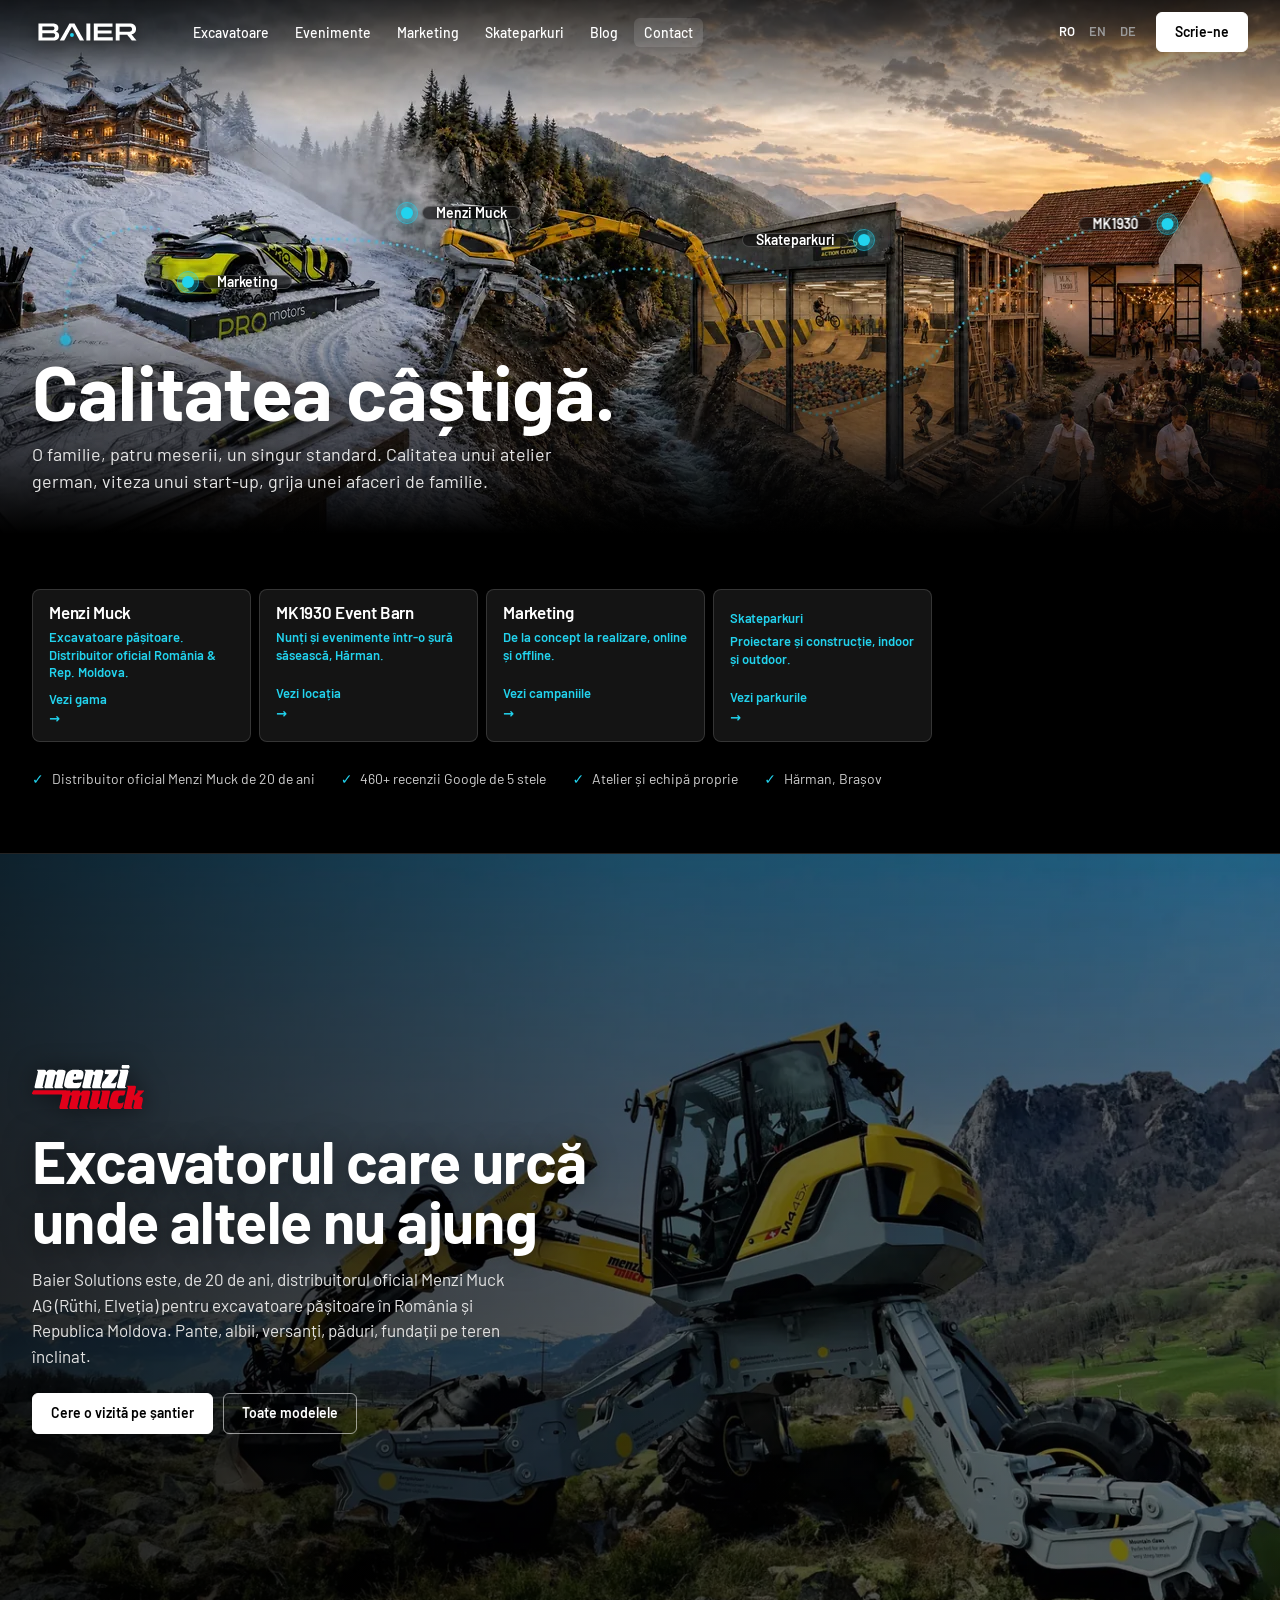
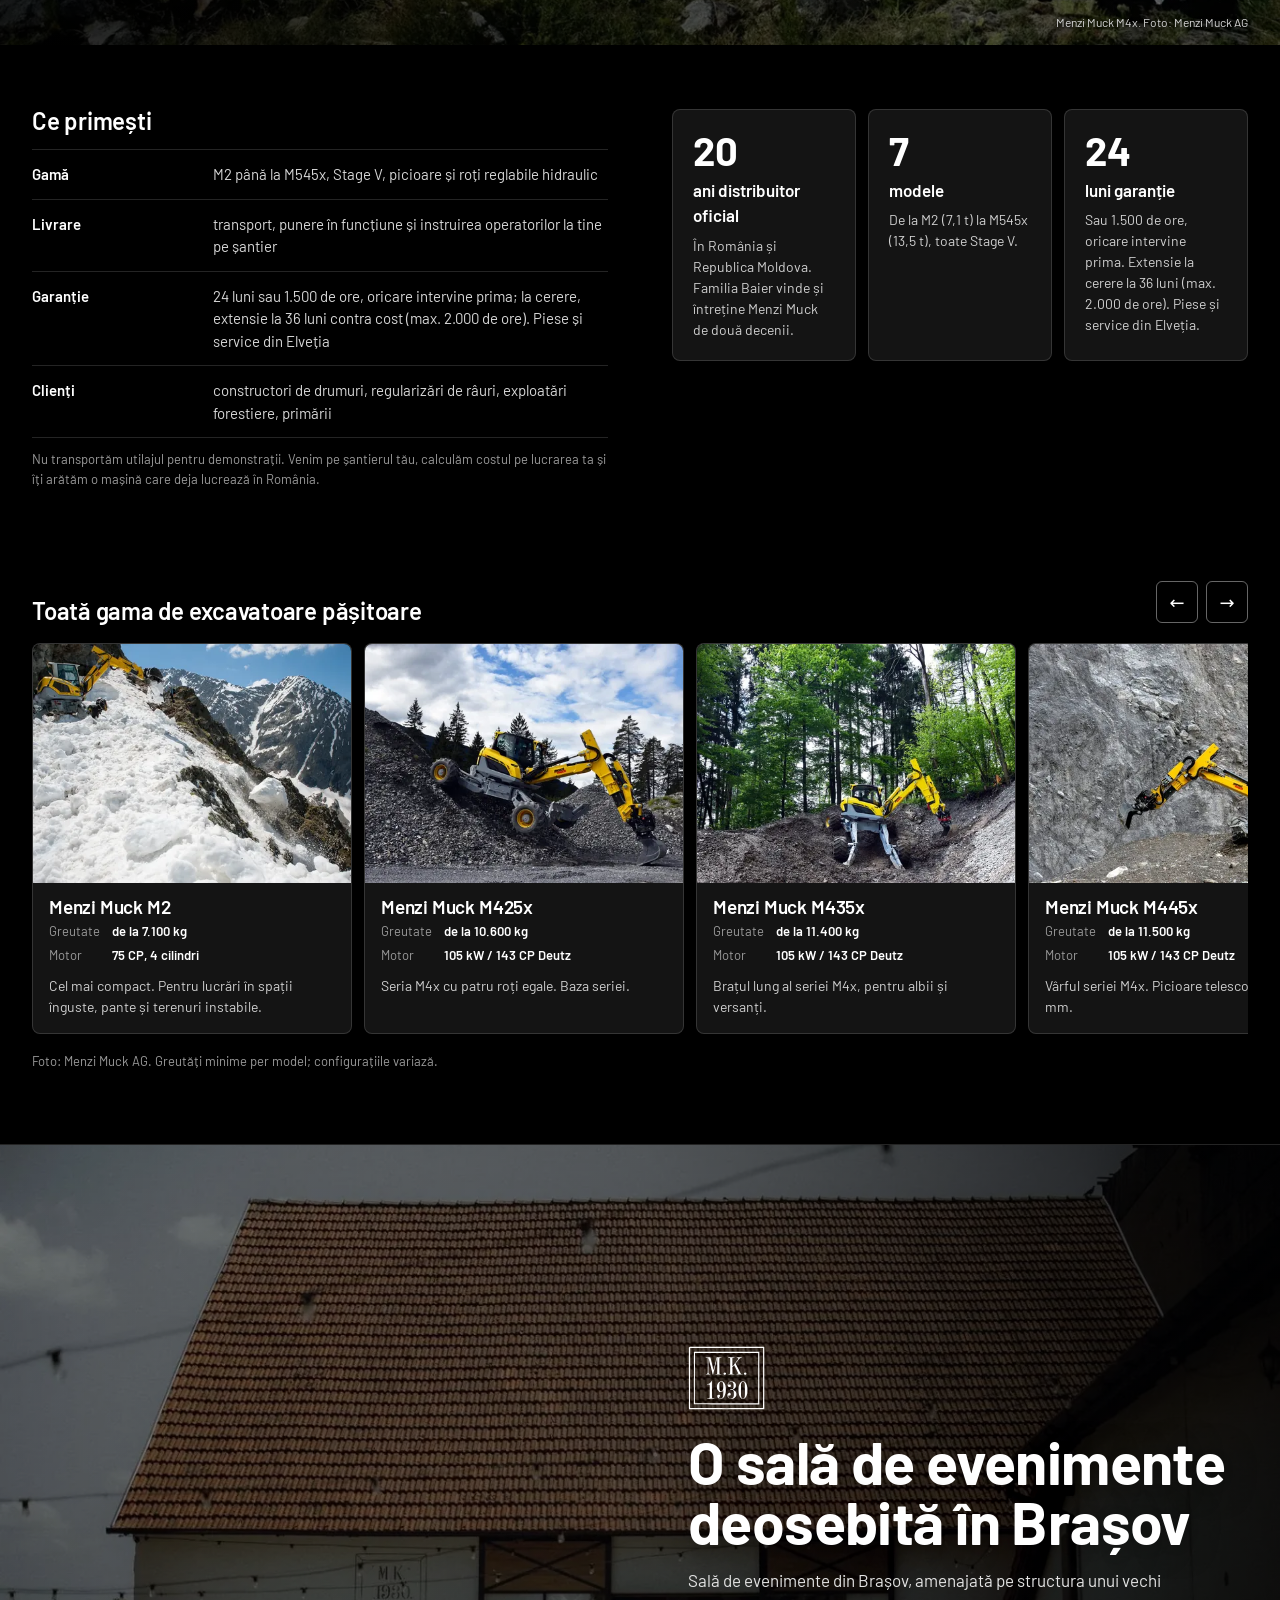
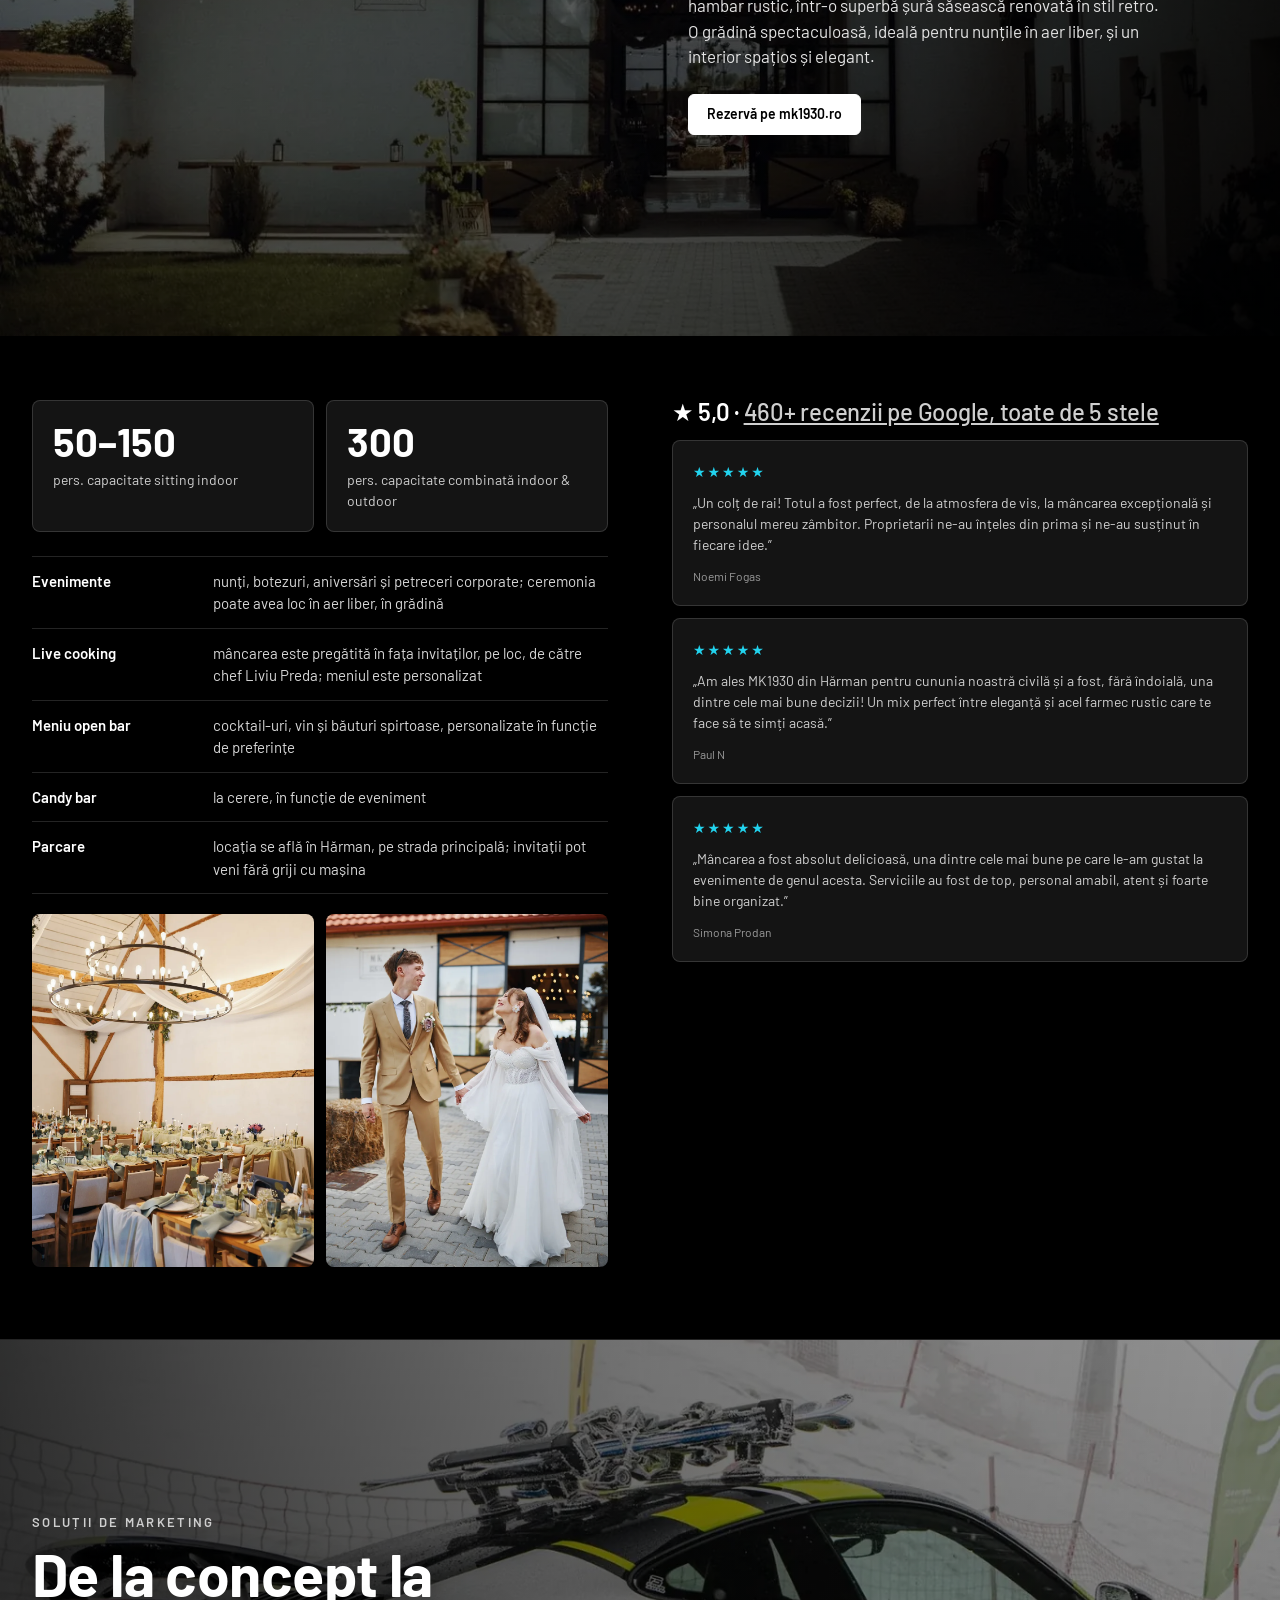
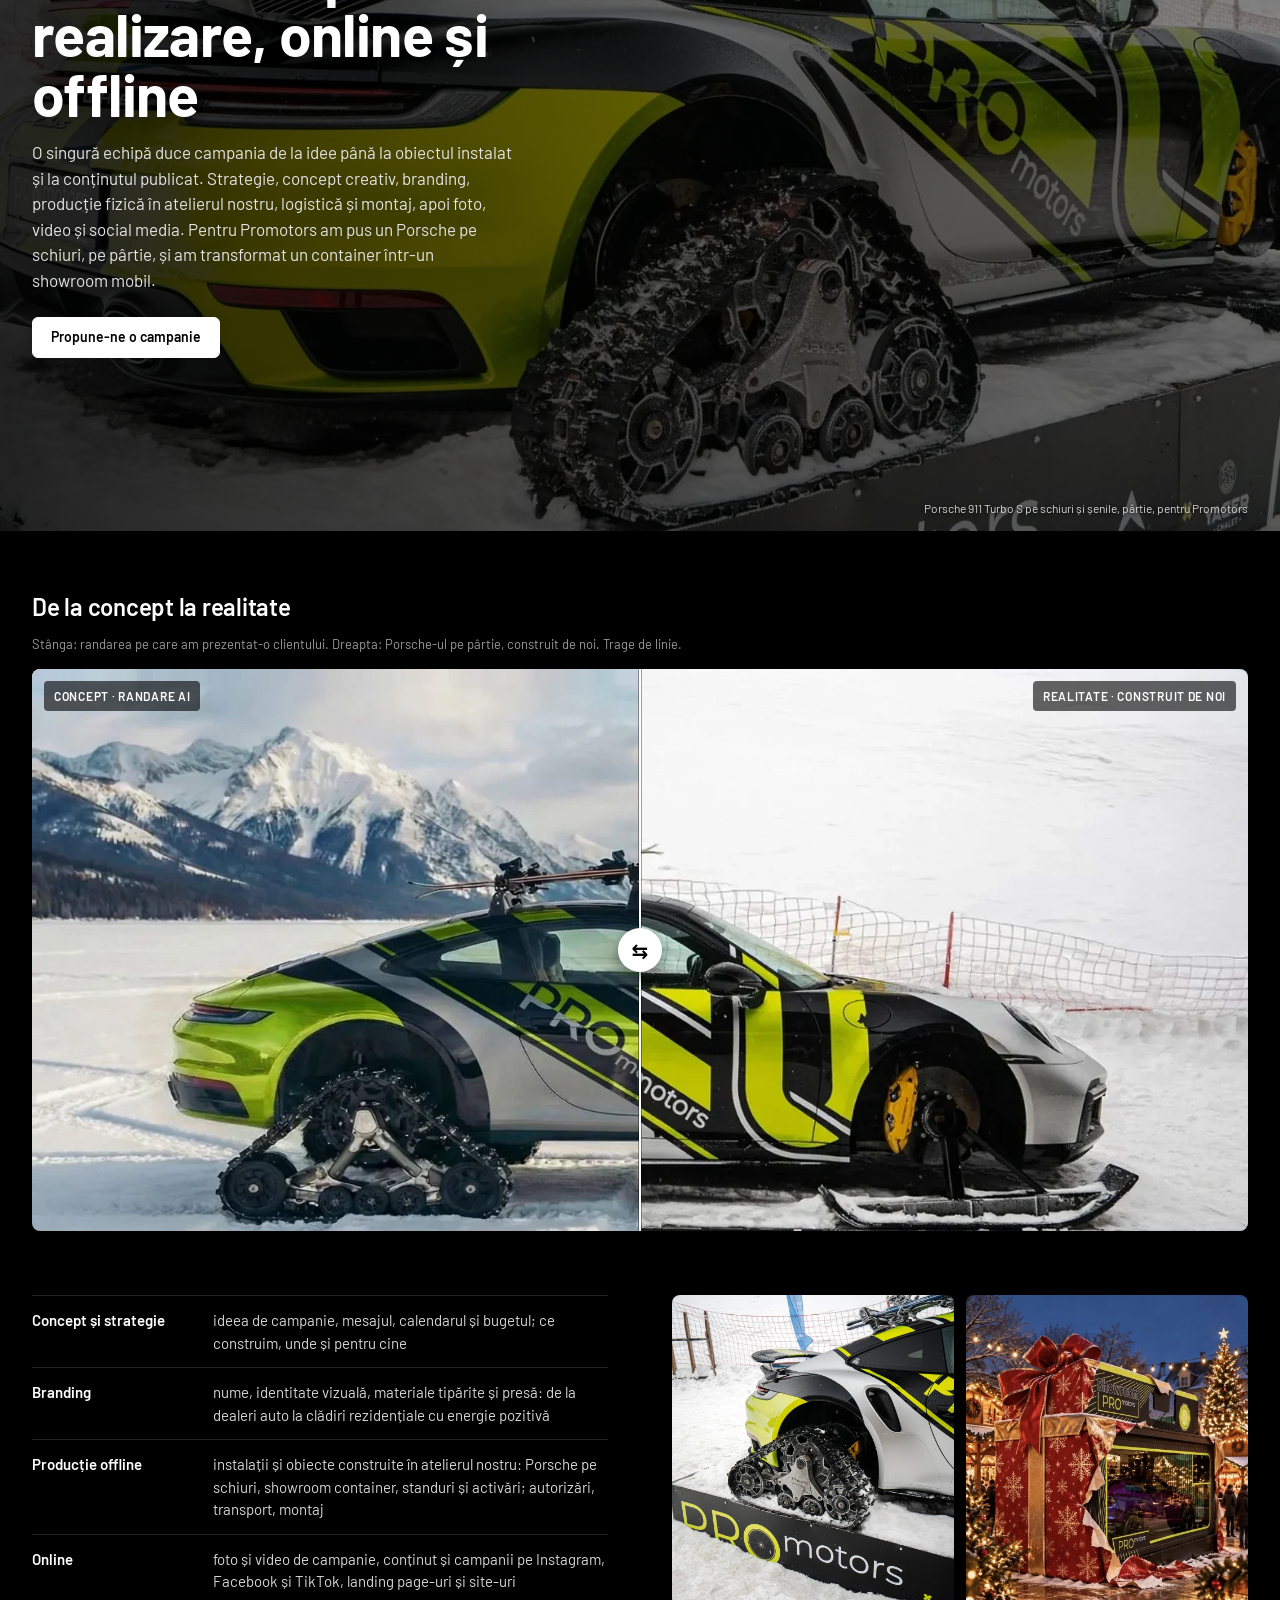
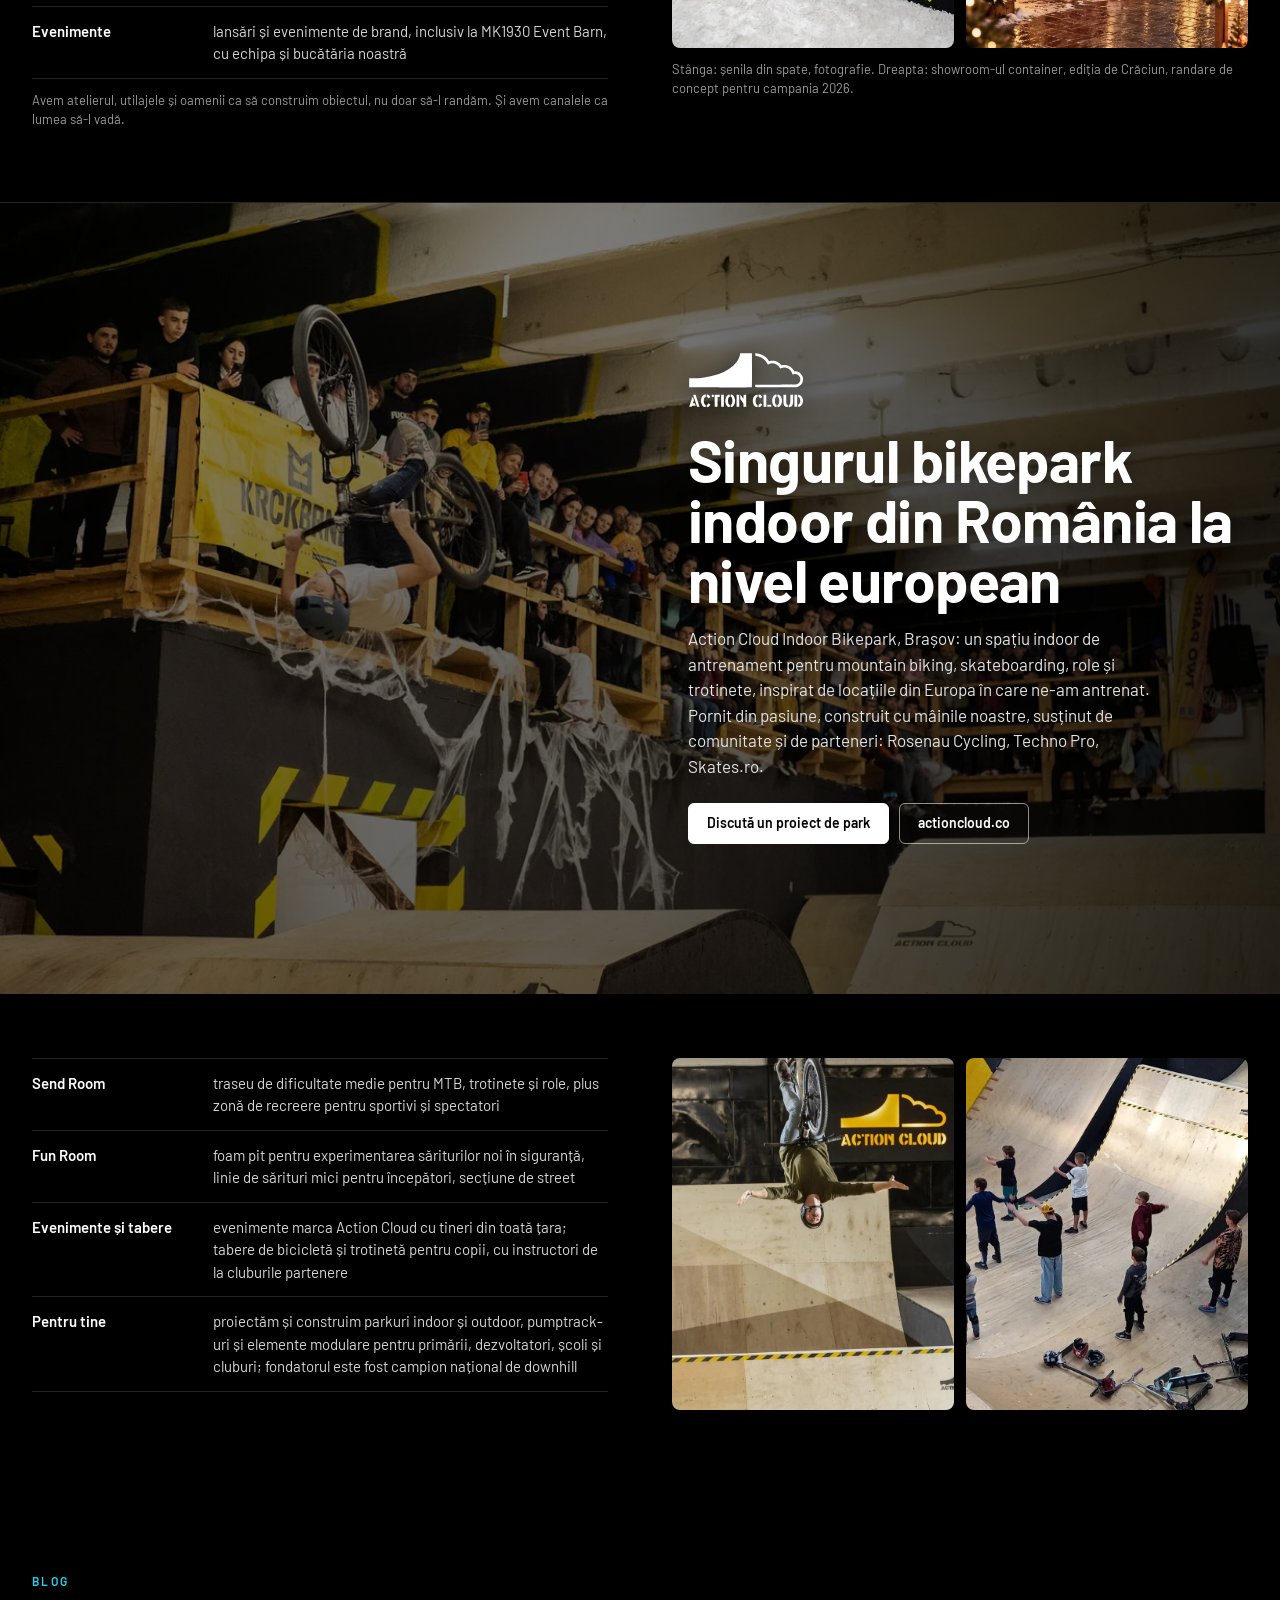
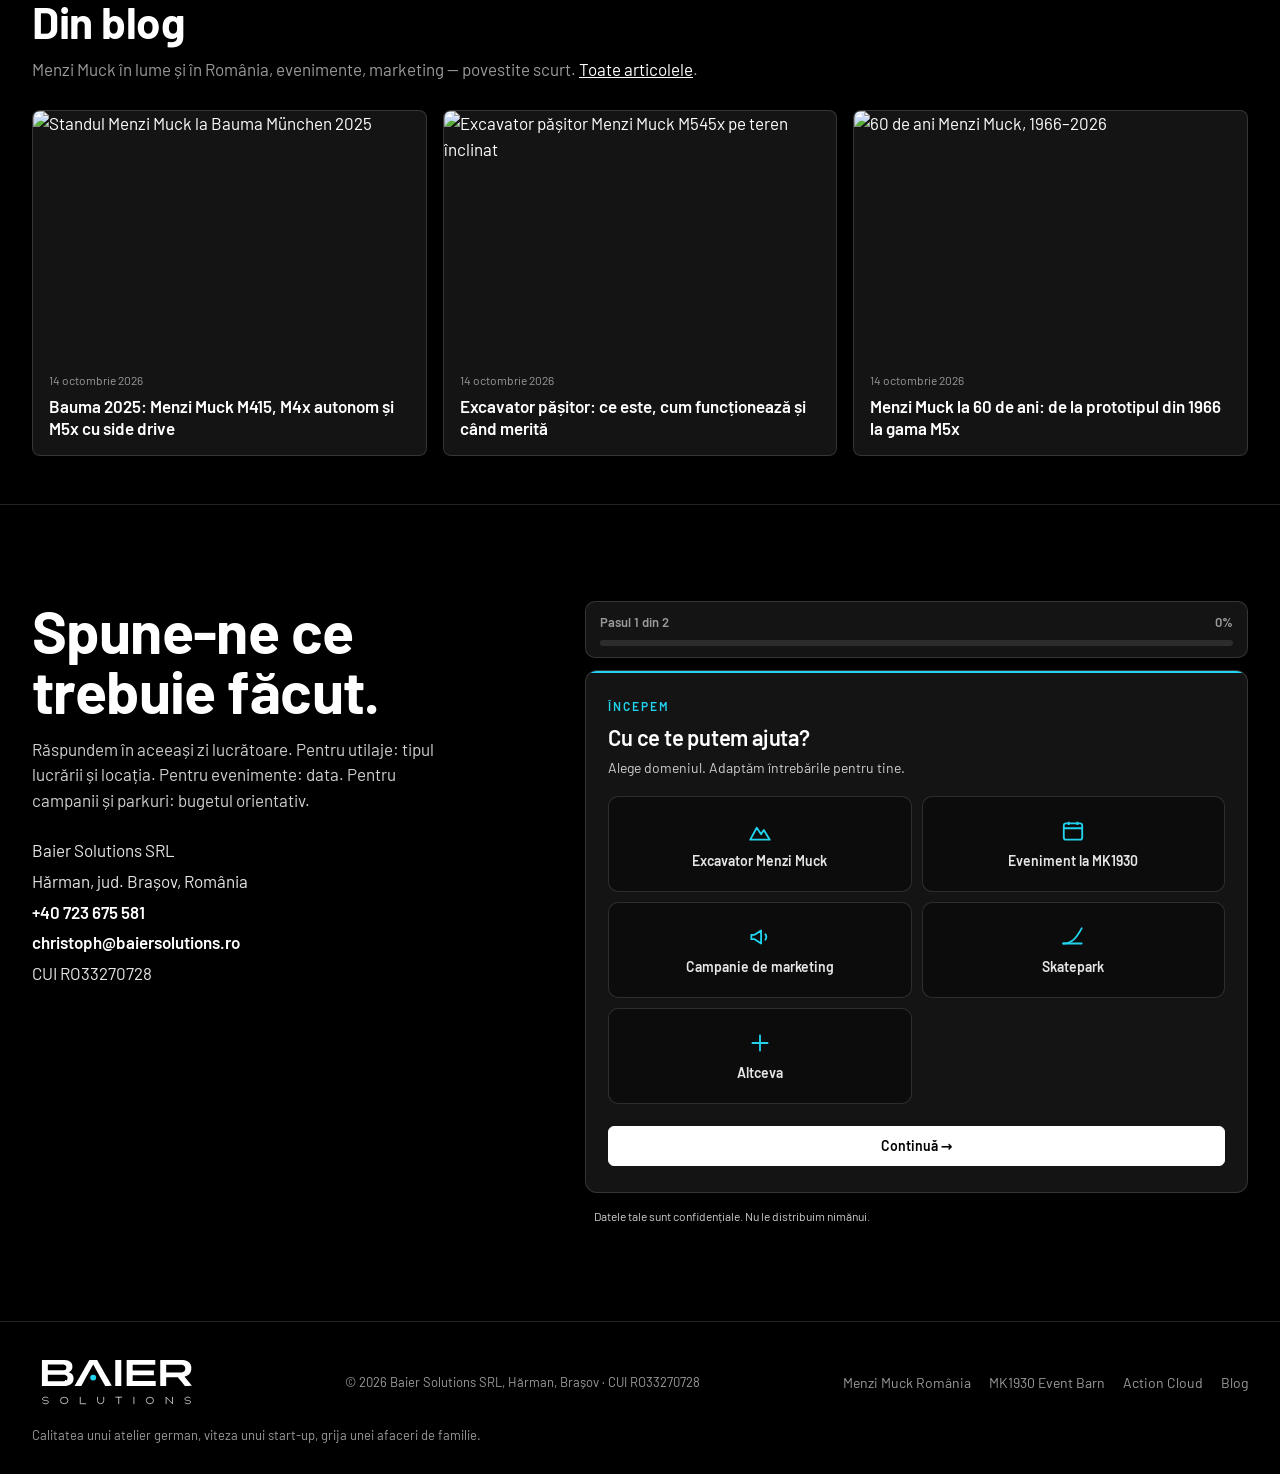
==== commit 8927f84b: "German version: localize remaining plain-text elements Wire the last untranslated plain-text bits in" ====
--- a/index.html
+++ b/index.html
@@ -306,7 +306,7 @@
       <li><a href="#marketing">Marketing</a></li>
       <li><a href="#skateparkuri"><span data-ro>Skateparkuri</span><span data-en>Skateparks</span><span data-de>Skateparks</span></a></li>
       <li><a href="/blog/">Blog</a></li>
-      <li><a href="#contact">Contact</a></li>
+      <li><a href="#contact"><span data-ro>Contact</span><span data-en>Contact</span><span data-de>Kontakt</span></a></li>
     </ul>
     <div class="nr">
       <div class="lang" role="group" aria-label="Limbă / Language / Sprache"><button type="button" data-lang="ro" aria-pressed="true">RO</button><button type="button" data-lang="en" aria-pressed="false">EN</button><button type="button" data-lang="de" aria-pressed="false">DE</button></div>
@@ -323,7 +323,7 @@
     <a class="ml" href="#marketing">Marketing</a>
     <a class="ml" href="#skateparkuri"><span data-ro>Skateparkuri</span><span data-en>Skateparks</span><span data-de>Skateparks</span></a>
     <a class="ml" href="/blog/">Blog</a>
-    <a class="ml" href="#contact">Contact</a>
+    <a class="ml" href="#contact"><span data-ro>Contact</span><span data-en>Contact</span><span data-de>Kontakt</span></a>
     <div class="mcta"><a class="btn" href="#contact"><span data-ro>Cere o ofertă</span><span data-en>Get a quote</span><span data-de>Angebot anfragen</span></a></div>
   </nav>
 </header>
@@ -336,7 +336,7 @@
     <div class="tags">
       <a class="tag" href="#marketing" style="left:18.5%;top:53%"><span class="tdot"></span><span class="tlab">Marketing</span></a>
       <a class="tag" href="#utilaje" style="left:36%;top:40%"><span class="tdot"></span><span class="tlab">Menzi Muck</span></a>
-      <a class="tag lft" href="#skateparkuri" style="left:63%;top:45%"><span class="tdot"></span><span class="tlab">Skateparkuri</span></a>
+      <a class="tag lft" href="#skateparkuri" style="left:63%;top:45%"><span class="tdot"></span><span class="tlab"><span data-ro>Skateparkuri</span><span data-en>Skateparks</span><span data-de>Skateparks</span></span></a>
       <a class="tag lft" href="#evenimente" style="left:88%;top:42%"><span class="tdot"></span><span class="tlab">MK1930</span></a>
     </div>
     <div class="wrap panocopy">
@@ -349,7 +349,7 @@
       <a class="tile" href="#utilaje"><h3>Menzi Muck</h3><p><span data-ro>Excavatoare pășitoare. Distribuitor oficial România &amp; Rep. Moldova.</span><span data-en>Walking excavators. Official distributor, Romania &amp; Moldova.</span><span data-de>Schreitbagger. Offizieller Vertriebspartner, Rumänien &amp; Moldau.</span></p><span><span data-ro>Vezi gama</span><span data-en>See the range</span><span data-de>Modelle ansehen</span> →</span></a>
       <a class="tile" href="#evenimente"><h3>MK1930 Event Barn</h3><p><span data-ro>Nunți și evenimente într-o șură săsească, Hărman.</span><span data-en>Weddings and events in a Saxon barn, Hărman.</span><span data-de>Hochzeiten und Events in einer sächsischen Scheune, Hărman.</span></p><span><span data-ro>Vezi locația</span><span data-en>See the venue</span><span data-de>Location ansehen</span> →</span></a>
       <a class="tile" href="#marketing"><h3>Marketing</h3><p><span data-ro>De la concept la realizare, online și offline.</span><span data-en>From concept to delivery, online and offline.</span><span data-de>Vom Konzept bis zur Umsetzung, online und offline.</span></p><span><span data-ro>Vezi campaniile</span><span data-en>See the work</span><span data-de>Projekte ansehen</span> →</span></a>
-      <a class="tile" href="#skateparkuri"><h3>Skateparkuri</h3><p><span data-ro>Proiectare și construcție, indoor și outdoor.</span><span data-en>Design and build, indoor and outdoor.</span><span data-de>Planung und Bau, Indoor und Outdoor.</span></p><span><span data-ro>Vezi parkurile</span><span data-en>See the parks</span><span data-de>Parks ansehen</span> →</span></a>
+      <a class="tile" href="#skateparkuri"><h3><span data-ro>Skateparkuri</span><span data-en>Skateparks</span><span data-de>Skateparks</span></h3><p><span data-ro>Proiectare și construcție, indoor și outdoor.</span><span data-en>Design and build, indoor and outdoor.</span><span data-de>Planung und Bau, Indoor und Outdoor.</span></p><span><span data-ro>Vezi parkurile</span><span data-en>See the parks</span><span data-de>Parks ansehen</span> →</span></a>
     </div>
     <ul class="checks">
       <li><span data-ro>Distribuitor oficial Menzi Muck de 20 de ani</span><span data-en>Official Menzi Muck distributor for 20 years</span><span data-de>Seit 20 Jahren offizieller Menzi-Muck-Vertriebspartner</span></li>
@@ -471,9 +471,9 @@
     <div>
       <h3>★ 5,0 · <a href="https://www.google.com/maps/place/?q=place_id:ChIJzVHmsoxfs0ARbaJtFTnHr4k" target="_blank" rel="noopener" style="font-weight:500;color:#cfcfcf"><span data-ro>460+ recenzii pe Google, toate de 5 stele</span><span data-en>460+ Google reviews, all five stars</span><span data-de>460+ Google-Bewertungen, alle fünf Sterne</span></a></h3>
       <div class="cards" style="grid-template-columns:1fr">
-        <div class="card"><span class="stars">★★★★★</span><p>„Un colț de rai! Totul a fost perfect, de la atmosfera de vis, la mâncarea excepțională și personalul mereu zâmbitor. Proprietarii ne-au înțeles din prima și ne-au susținut în fiecare idee.”</p><cite>Noemi Fogas</cite></div>
-        <div class="card"><span class="stars">★★★★★</span><p>„Am ales MK1930 din Hărman pentru cununia noastră civilă și a fost, fără îndoială, una dintre cele mai bune decizii! Un mix perfect între eleganță și acel farmec rustic care te face să te simți acasă.”</p><cite>Paul N</cite></div>
-        <div class="card"><span class="stars">★★★★★</span><p>„Mâncarea a fost absolut delicioasă, una dintre cele mai bune pe care le-am gustat la evenimente de genul acesta. Serviciile au fost de top, personal amabil, atent și foarte bine organizat.”</p><cite>Simona Prodan</cite></div>
+        <div class="card"><span class="stars">★★★★★</span><p><span data-ro>„Un colț de rai! Totul a fost perfect, de la atmosfera de vis, la mâncarea excepțională și personalul mereu zâmbitor. Proprietarii ne-au înțeles din prima și ne-au susținut în fiecare idee.”</span><span data-en>„Un colț de rai! Totul a fost perfect, de la atmosfera de vis, la mâncarea excepțională și personalul mereu zâmbitor. Proprietarii ne-au înțeles din prima și ne-au susținut în fiecare idee.”</span><span data-de>„Ein Stück Paradies! Alles war perfekt – von der traumhaften Atmosphäre über das hervorragende Essen bis zum stets lächelnden Personal. Die Inhaber haben uns von Anfang an verstanden und jede Idee unterstützt.”</span></p><cite>Noemi Fogas</cite></div>
+        <div class="card"><span class="stars">★★★★★</span><p><span data-ro>„Am ales MK1930 din Hărman pentru cununia noastră civilă și a fost, fără îndoială, una dintre cele mai bune decizii! Un mix perfect între eleganță și acel farmec rustic care te face să te simți acasă.”</span><span data-en>„Am ales MK1930 din Hărman pentru cununia noastră civilă și a fost, fără îndoială, una dintre cele mai bune decizii! Un mix perfect între eleganță și acel farmec rustic care te face să te simți acasă.”</span><span data-de>„Wir haben MK1930 in Hărman für unsere standesamtliche Trauung gewählt – und das war zweifellos eine der besten Entscheidungen! Eine perfekte Mischung aus Eleganz und diesem rustikalen Charme, der einem das Gefühl gibt, zu Hause zu sein.”</span></p><cite>Paul N</cite></div>
+        <div class="card"><span class="stars">★★★★★</span><p><span data-ro>„Mâncarea a fost absolut delicioasă, una dintre cele mai bune pe care le-am gustat la evenimente de genul acesta. Serviciile au fost de top, personal amabil, atent și foarte bine organizat.”</span><span data-en>„Mâncarea a fost absolut delicioasă, una dintre cele mai bune pe care le-am gustat la evenimente de genul acesta. Serviciile au fost de top, personal amabil, atent și foarte bine organizat.”</span><span data-de>„Das Essen war absolut köstlich – eines der besten, das ich bei Veranstaltungen dieser Art gegessen habe. Der Service war erstklassig, das Personal freundlich, aufmerksam und sehr gut organisiert.”</span></p><cite>Simona Prodan</cite></div>
       </div>
     </div>
   </div>
@@ -546,7 +546,7 @@
 <!-- blog-latest:start -->
 <section class="bl" id="blog">
   <div class="wrap">
-    <div class="bl-head"><span class="bl-k">Blog</span><h2>Din blog</h2><p>Menzi Muck în lume și în România, evenimente, marketing — povestite scurt. <a href="/blog/">Toate articolele</a>.</p></div>
+    <div class="bl-head"><span class="bl-k">Blog</span><h2><span data-ro>Din blog</span><span data-en>From the blog</span><span data-de>Aus dem Blog</span></h2><p><span data-ro>Menzi Muck în lume și în România, evenimente, marketing — povestite scurt. </span><span data-en>Menzi Muck worldwide and in Romania, events, marketing — in brief. </span><span data-de>Menzi Muck weltweit und in Rumänien, Events, Marketing — kurz erzählt. </span><a href="/blog/"><span data-ro>Toate articolele</span><span data-en>All articles</span><span data-de>Alle Artikel</span></a>.</p></div>
     <div class="bl-grid"><a class="bl-card" href="/blog/bauma-2025-menzi-muck-m415-m4x-autonom-m5x/"><img src="/.netlify/images?url=https%3A%2F%2Fmenzimuck.com%2Fwp-content%2Fuploads%2F2025%2F04%2FMenzi_01.jpg&amp;w=720&amp;fm=webp&amp;q=78" data-src="https://menzimuck.com/wp-content/uploads/2025/04/Menzi_01.jpg" alt="Standul Menzi Muck la Bauma München 2025" width="720" height="480" loading="lazy" onerror="if(this.dataset.src&&this.src!==this.dataset.src){this.src=this.dataset.src}"><span class="bl-t"><span class="bl-d">14 octombrie 2026</span><span class="bl-h">Bauma 2025: Menzi Muck M415, M4x autonom și M5x cu side drive</span></span></a><a class="bl-card" href="/blog/excavator-pasitor-ce-este-cum-functioneaza-cand-merita/"><img src="/.netlify/images?url=https%3A%2F%2Fmenzimuck.com%2Fwp-content%2Fuploads%2F2023%2F11%2FM545x-4-scaled.jpg&amp;w=720&amp;fm=webp&amp;q=78" data-src="https://menzimuck.com/wp-content/uploads/2023/11/M545x-4-scaled.jpg" alt="Excavator pășitor Menzi Muck M545x pe teren înclinat" width="720" height="480" loading="lazy" onerror="if(this.dataset.src&&this.src!==this.dataset.src){this.src=this.dataset.src}"><span class="bl-t"><span class="bl-d">14 octombrie 2026</span><span class="bl-h">Excavator pășitor: ce este, cum funcționează și când merită</span></span></a><a class="bl-card" href="/blog/menzi-muck-60-de-ani-1966-2026/"><img src="/.netlify/images?url=https%3A%2F%2Fmenzimuck.com%2Fwp-content%2Fuploads%2F2026%2F01%2FMM60_1080x1350-scaled.jpg&amp;w=720&amp;fm=webp&amp;q=78" data-src="https://menzimuck.com/wp-content/uploads/2026/01/MM60_1080x1350-scaled.jpg" alt="60 de ani Menzi Muck, 1966–2026" width="720" height="480" loading="lazy" onerror="if(this.dataset.src&&this.src!==this.dataset.src){this.src=this.dataset.src}"><span class="bl-t"><span class="bl-d">14 octombrie 2026</span><span class="bl-h">Menzi Muck la 60 de ani: de la prototipul din 1966 la gama M5x</span></span></a></div>
   </div>
 </section>
@@ -557,9 +557,9 @@
     <div>
       <h2><span data-ro>Spune-ne ce trebuie făcut.</span><span data-en>Tell us what needs doing.</span><span data-de>Sagen Sie uns, was zu tun ist.</span></h2>
       <p><span data-ro>Răspundem în aceeași zi lucrătoare. Pentru utilaje: tipul lucrării și locația. Pentru evenimente: data. Pentru campanii și parkuri: bugetul orientativ.</span><span data-en>We reply the same working day. Machines: the job and location. Events: the date. Campaigns and parks: a rough budget.</span><span data-de>Wir antworten noch am selben Werktag. Maschinen: Auftrag und Standort. Events: das Datum. Kampagnen und Parks: ein grobes Budget.</span></p>
-      <address>Baier Solutions SRL<br>Hărman, jud. Brașov, România<br><a href="tel:+40723675581">+40 723 675 581</a><br><a href="mailto:christoph@baiersolutions.ro">christoph@baiersolutions.ro</a><br>CUI RO33270728</address>
-    </div>
-    <form id="oferta" name="oferta" method="POST" data-netlify="true" netlify-honeypot="website" action="/multumim.html"><input type="hidden" name="form-name" value="oferta"><input type="hidden" name="Domeniu" id="domeniu_label"><p hidden><label>Website <input name="website"></label></p><div class="prog"><div class="pl"><span class="ps"></span><span class="pp"></span></div><div class="pt"><div class="pf"></div></div></div><div class="ofcard"><div class="fstep" id="step-intro" data-domain="all"><div class="fk"><span data-ro>Începem</span><span data-en>Start</span><span data-de>Start</span></div><h3><span data-ro>Cu ce te putem ajuta?</span><span data-en>What can we help you with?</span><span data-de>Womit können wir Ihnen helfen?</span></h3><p class="fhint"><span data-ro>Alege domeniul. Adaptăm întrebările pentru tine.</span><span data-en>Pick the area — we tailor the questions to you.</span><span data-de>Wählen Sie den Bereich – wir passen die Fragen an Sie an.</span></p><div class="opts opts-dom"><label class="opt"><span class="oi"><svg viewBox="0 0 24 24" fill="none" stroke="currentColor" stroke-width="1.7" stroke-linejoin="round"><path d="M3 20l6-11 4 6 2.5-4L21 20z"/></svg></span><input type="radio" name="domeniu" value="utilaje"><span class="ol"><span data-ro>Excavator Menzi Muck</span><span data-en>Menzi Muck excavator</span><span data-de>Menzi-Muck-Schreitbagger</span></span></label><label class="opt"><span class="oi"><svg viewBox="0 0 24 24" fill="none" stroke="currentColor" stroke-width="1.7"><rect x="3.5" y="5" width="17" height="15" rx="2"/><path d="M3.5 9.5h17M8 3.5v3M16 3.5v3"/></svg></span><input type="radio" name="domeniu" value="evenimente"><span class="ol"><span data-ro>Eveniment la MK1930</span><span data-en>Event at MK1930</span><span data-de>Event in der MK1930</span></span></label><label class="opt"><span class="oi"><svg viewBox="0 0 24 24" fill="none" stroke="currentColor" stroke-width="1.7" stroke-linejoin="round"><path d="M4 10v4h3l6 4V6L7 10H4z"/><path d="M16.5 9a4 4 0 010 6"/></svg></span><input type="radio" name="domeniu" value="marketing"><span class="ol"><span data-ro>Campanie de marketing</span><span data-en>Marketing campaign</span><span data-de>Marketingkampagne</span></span></label><label class="opt"><span class="oi"><svg viewBox="0 0 24 24" fill="none" stroke="currentColor" stroke-width="1.7" stroke-linecap="round"><path d="M3 18C11 18 15 13 20 4"/><path d="M3 18h17"/></svg></span><input type="radio" name="domeniu" value="skateparkuri"><span class="ol"><span data-ro>Skatepark</span><span data-en>Skatepark</span><span data-de>Skatepark</span></span></label><label class="opt"><span class="oi"><svg viewBox="0 0 24 24" fill="none" stroke="currentColor" stroke-width="1.7" stroke-linecap="round"><path d="M12 5v14M5 12h14"/></svg></span><input type="radio" name="domeniu" value="altceva"><span class="ol"><span data-ro>Altceva</span><span data-en>Something else</span><span data-de>Etwas anderes</span></span></label></div><div class="fnav"><button type="button" class="btn fnext" style="flex:1"><span data-ro>Continuă →</span><span data-en>Continue →</span><span data-de>Weiter →</span></button></div></div><div class="fstep" id="step-u1" data-domain="utilaje" hidden><div class="fk"><span data-ro>Pasul următor</span><span data-en>Next</span><span data-de>Weiter</span></div><h3><span data-ro>Ce ai nevoie?</span><span data-en>What do you need?</span><span data-de>Was brauchen Sie?</span></h3><div class="opts"><label class="opt"><input type="radio" name="Ce ai nevoie" value="Cumpărare utilaj"><span class="ol"><span data-ro>Cumpărare utilaj</span><span data-en>Buy a machine</span><span data-de>Maschine kaufen</span></span></label><label class="opt"><input type="radio" name="Ce ai nevoie" value="Închiriere cu operator"><span class="ol"><span data-ro>Închiriere cu operator</span><span data-en>Rental with operator</span><span data-de>Miete mit Bediener</span></span></label><label class="opt"><input type="radio" name="Ce ai nevoie" value="Lucrare la cheie (venim noi)"><span class="ol"><span data-ro>Lucrare la cheie (venim noi)</span><span data-en>Turn-key job (we come to you)</span><span data-de>Schlüsselfertiger Auftrag (wir kommen zu Ihnen)</span></span></label><label class="opt"><input type="radio" name="Ce ai nevoie" value="Piese &amp; service"><span class="ol"><span data-ro>Piese & service</span><span data-en>Parts & service</span><span data-de>Teile &amp; Service</span></span></label></div><div class="fnav"><button type="button" class="btn ghost fback"><span data-ro>Înapoi</span><span data-en>Back</span><span data-de>Zurück</span></button><button type="button" class="btn fnext"><span data-ro>Continuă →</span><span data-en>Continue →</span><span data-de>Weiter →</span></button></div></div><div class="fstep" id="step-u2" data-domain="utilaje" hidden><div class="fk"><span data-ro>Detalii</span><span data-en>Details</span><span data-de>Details</span></div><h3><span data-ro>Tipul lucrării</span><span data-en>Type of work</span><span data-de>Art der Arbeit</span></h3><div class="opts"><label class="opt"><input type="radio" name="Tipul lucrarii" value="Pante &amp; versanți"><span class="ol"><span data-ro>Pante & versanți</span><span data-en>Slopes & embankments</span><span data-de>Hänge &amp; Böschungen</span></span></label><label class="opt"><input type="radio" name="Tipul lucrarii" value="Albii &amp; regularizări râuri"><span class="ol"><span data-ro>Albii & regularizări râuri</span><span data-en>Riverbeds & rivers</span><span data-de>Flussbetten &amp; Flüsse</span></span></label><label class="opt"><input type="radio" name="Tipul lucrarii" value="Defrișări / forestier"><span class="ol"><span data-ro>Defrișări / forestier</span><span data-en>Forestry clearing</span><span data-de>Forsträumung</span></span></label><label class="opt"><input type="radio" name="Tipul lucrarii" value="Fundații pe teren înclinat"><span class="ol"><span data-ro>Fundații pe teren înclinat</span><span data-en>Foundations on slopes</span><span data-de>Fundamente am Hang</span></span></label><label class="opt"><input type="radio" name="Tipul lucrarii" value="Altă lucrare"><span class="ol"><span data-ro>Altă lucrare</span><span data-en>Other</span><span data-de>Sonstiges</span></span></label></div><div class="fnav"><button type="button" class="btn ghost fback"><span data-ro>Înapoi</span><span data-en>Back</span><span data-de>Zurück</span></button><button type="button" class="btn fnext"><span data-ro>Continuă →</span><span data-en>Continue →</span><span data-de>Weiter →</span></button></div></div><div class="fstep" id="step-u3" data-domain="utilaje" hidden><div class="fk"><span data-ro>Unde & când</span><span data-en>Where & when</span><span data-de>Wo &amp; wann</span></div><h3><span data-ro>Locația și termenul</span><span data-en>Location and timing</span><span data-de>Ort und Zeit</span></h3><div class="ffields"><label><span data-ro>Județul / localitatea lucrării</span><span data-en>Work county / town</span><span data-de>Kreis / Ort der Arbeiten</span><input name="Locatia lucrarii" data-req autocomplete="address-level1" placeholder="ex. Brașov"></label><label><span data-ro>Când ai nevoie?</span><span data-en>When do you need it?</span><span data-de>Wann brauchen Sie ihn?</span><select name="Termen dorit"><option value="Cât mai repede">Cât mai repede / ASAP</option><option value="În 1–3 luni">În 1–3 luni / In 1–3 months</option><option value="Peste 3 luni">Peste 3 luni / 3+ months</option><option value="Doar mă informez">Doar mă informez / Just exploring</option></select></label></div><div class="fnav"><button type="button" class="btn ghost fback"><span data-ro>Înapoi</span><span data-en>Back</span><span data-de>Zurück</span></button><button type="button" class="btn fnext"><span data-ro>Continuă →</span><span data-en>Continue →</span><span data-de>Weiter →</span></button></div></div><div class="fstep" id="step-e1" data-domain="evenimente" hidden><div class="fk"><span data-ro>Pasul următor</span><span data-en>Next</span><span data-de>Weiter</span></div><h3><span data-ro>Ce tip de eveniment?</span><span data-en>What kind of event?</span><span data-de>Welche Art von Event?</span></h3><div class="opts"><label class="opt"><input type="radio" name="Tip eveniment" value="Nuntă"><span class="ol"><span data-ro>Nuntă</span><span data-en>Wedding</span><span data-de>Hochzeit</span></span></label><label class="opt"><input type="radio" name="Tip eveniment" value="Cununie civilă"><span class="ol"><span data-ro>Cununie civilă</span><span data-en>Civil ceremony</span><span data-de>Standesamtliche Trauung</span></span></label><label class="opt"><input type="radio" name="Tip eveniment" value="Botez"><span class="ol"><span data-ro>Botez</span><span data-en>Christening</span><span data-de>Taufe</span></span></label><label class="opt"><input type="radio" name="Tip eveniment" value="Eveniment corporate"><span class="ol"><span data-ro>Eveniment corporate</span><span data-en>Corporate event</span><span data-de>Firmenevent</span></span></label><label class="opt"><input type="radio" name="Tip eveniment" value="Petrecere privată"><span class="ol"><span data-ro>Petrecere privată</span><span data-en>Private party</span><span data-de>Private Feier</span></span></label><label class="opt"><input type="radio" name="Tip eveniment" value="Alt eveniment"><span class="ol"><span data-ro>Alt eveniment</span><span data-en>Other</span><span data-de>Sonstiges</span></span></label></div><div class="fnav"><button type="button" class="btn ghost fback"><span data-ro>Înapoi</span><span data-en>Back</span><span data-de>Zurück</span></button><button type="button" class="btn fnext"><span data-ro>Continuă →</span><span data-en>Continue →</span><span data-de>Weiter →</span></button></div></div><div class="fstep" id="step-e2" data-domain="evenimente" hidden><div class="fk"><span data-ro>Detalii</span><span data-en>Details</span><span data-de>Details</span></div><h3><span data-ro>Câți invitați?</span><span data-en>How many guests?</span><span data-de>Wie viele Gäste?</span></h3><div class="opts"><label class="opt"><input type="radio" name="Numar invitati" value="Până la 50"><span class="ol"><span data-ro>Până la 50</span><span data-en>Up to 50</span><span data-de>Bis 50</span></span></label><label class="opt"><input type="radio" name="Numar invitati" value="50–100"><span class="ol"><span data-ro>50–100</span><span data-en>50–100</span><span data-de>50–100</span></span></label><label class="opt"><input type="radio" name="Numar invitati" value="100–150"><span class="ol"><span data-ro>100–150</span><span data-en>100–150</span><span data-de>100–150</span></span></label><label class="opt"><input type="radio" name="Numar invitati" value="150–300"><span class="ol"><span data-ro>150–300</span><span data-en>150–300</span><span data-de>150–300</span></span></label></div><div class="fnav"><button type="button" class="btn ghost fback"><span data-ro>Înapoi</span><span data-en>Back</span><span data-de>Zurück</span></button><button type="button" class="btn fnext"><span data-ro>Continuă →</span><span data-en>Continue →</span><span data-de>Weiter →</span></button></div></div><div class="fstep" id="step-e3" data-domain="evenimente" hidden><div class="fk"><span data-ro>Când</span><span data-en>When</span><span data-de>Wann</span></div><h3><span data-ro>Data evenimentului</span><span data-en>Event date</span><span data-de>Datum des Events</span></h3><div class="ffields"><label><span data-ro>Data sau sezonul</span><span data-en>Date or season</span><span data-de>Datum oder Jahreszeit</span><input name="Data evenimentului" data-req placeholder="ex. 15 aug 2027 / vara 2027"></label></div><div class="fnav"><button type="button" class="btn ghost fback"><span data-ro>Înapoi</span><span data-en>Back</span><span data-de>Zurück</span></button><button type="button" class="btn fnext"><span data-ro>Continuă →</span><span data-en>Continue →</span><span data-de>Weiter →</span></button></div></div><div class="fstep" id="step-m1" data-domain="marketing" hidden><div class="fk"><span data-ro>Pasul următor</span><span data-en>Next</span><span data-de>Weiter</span></div><h3><span data-ro>Ce tip de campanie?</span><span data-en>What kind of campaign?</span><span data-de>Welche Art von Kampagne?</span></h3><div class="opts"><label class="opt"><input type="radio" name="Tip campanie" value="Producție fizică (ex. Porsche pe schiuri)"><span class="ol"><span data-ro>Producție fizică (ex. Porsche pe schiuri)</span><span data-en>Physical production</span><span data-de>Physische Produktion</span></span></label><label class="opt"><input type="radio" name="Tip campanie" value="Showroom / stand container"><span class="ol"><span data-ro>Showroom / stand container</span><span data-en>Container showroom / stand</span><span data-de>Container-Showroom / Messestand</span></span></label><label class="opt"><input type="radio" name="Tip campanie" value="Branding &amp; identitate"><span class="ol"><span data-ro>Branding & identitate</span><span data-en>Branding & identity</span><span data-de>Branding &amp; Identität</span></span></label><label class="opt"><input type="radio" name="Tip campanie" value="Online (foto / video / social)"><span class="ol"><span data-ro>Online (foto / video / social)</span><span data-en>Online (photo / video / social)</span><span data-de>Online (Foto / Video / Social)</span></span></label><label class="opt"><input type="radio" name="Tip campanie" value="Campanie completă"><span class="ol"><span data-ro>Campanie completă</span><span data-en>Full campaign</span><span data-de>Komplette Kampagne</span></span></label></div><div class="fnav"><button type="button" class="btn ghost fback"><span data-ro>Înapoi</span><span data-en>Back</span><span data-de>Zurück</span></button><button type="button" class="btn fnext"><span data-ro>Continuă →</span><span data-en>Continue →</span><span data-de>Weiter →</span></button></div></div><div class="fstep" id="step-m2" data-domain="marketing" hidden><div class="fk"><span data-ro>Buget</span><span data-en>Budget</span><span data-de>Budget</span></div><h3><span data-ro>Buget orientativ</span><span data-en>Rough budget</span><span data-de>Ungefähres Budget</span></h3><div class="opts"><label class="opt"><input type="radio" name="Buget orientativ" value="sub 5.000 €"><span class="ol"><span data-ro>sub 5.000 €</span><span data-en>under €5,000</span><span data-de>unter 5.000 €</span></span></label><label class="opt"><input type="radio" name="Buget orientativ" value="5.000–15.000 €"><span class="ol"><span data-ro>5.000–15.000 €</span><span data-en>€5,000–15,000</span><span data-de>5.000–15.000 €</span></span></label><label class="opt"><input type="radio" name="Buget orientativ" value="15.000–50.000 €"><span class="ol"><span data-ro>15.000–50.000 €</span><span data-en>€15,000–50,000</span><span data-de>15.000–50.000 €</span></span></label><label class="opt"><input type="radio" name="Buget orientativ" value="peste 50.000 €"><span class="ol"><span data-ro>peste 50.000 €</span><span data-en>over €50,000</span><span data-de>über 50.000 €</span></span></label><label class="opt"><input type="radio" name="Buget orientativ" value="Nu știu încă"><span class="ol"><span data-ro>Nu știu încă</span><span data-en>Not sure yet</span><span data-de>Noch unsicher</span></span></label></div><div class="fnav"><button type="button" class="btn ghost fback"><span data-ro>Înapoi</span><span data-en>Back</span><span data-de>Zurück</span></button><button type="button" class="btn fnext"><span data-ro>Continuă →</span><span data-en>Continue →</span><span data-de>Weiter →</span></button></div></div><div class="fstep" id="step-m3" data-domain="marketing" hidden><div class="fk"><span data-ro>Termen</span><span data-en>Timing</span><span data-de>Zeitplan</span></div><h3><span data-ro>Când trebuie să fie gata?</span><span data-en>When does it need to be ready?</span><span data-de>Wann muss es fertig sein?</span></h3><div class="ffields"><label><span data-ro>Termen</span><span data-en>Deadline</span><span data-de>Termin</span><input name="Termen campanie" data-req placeholder="ex. decembrie 2026"></label></div><div class="fnav"><button type="button" class="btn ghost fback"><span data-ro>Înapoi</span><span data-en>Back</span><span data-de>Zurück</span></button><button type="button" class="btn fnext"><span data-ro>Continuă →</span><span data-en>Continue →</span><span data-de>Weiter →</span></button></div></div><div class="fstep" id="step-s1" data-domain="skateparkuri" hidden><div class="fk"><span data-ro>Pasul următor</span><span data-en>Next</span><span data-de>Weiter</span></div><h3><span data-ro>Indoor sau outdoor?</span><span data-en>Indoor or outdoor?</span><span data-de>Indoor oder Outdoor?</span></h3><div class="opts"><label class="opt"><input type="radio" name="Indoor sau outdoor" value="Indoor"><span class="ol"><span data-ro>Indoor</span><span data-en>Indoor</span><span data-de>Indoor</span></span></label><label class="opt"><input type="radio" name="Indoor sau outdoor" value="Outdoor"><span class="ol"><span data-ro>Outdoor</span><span data-en>Outdoor</span><span data-de>Outdoor</span></span></label><label class="opt"><input type="radio" name="Indoor sau outdoor" value="Nu sunt sigur"><span class="ol"><span data-ro>Nu sunt sigur</span><span data-en>Not sure</span><span data-de>Unsicher</span></span></label></div><div class="fnav"><button type="button" class="btn ghost fback"><span data-ro>Înapoi</span><span data-en>Back</span><span data-de>Zurück</span></button><button type="button" class="btn fnext"><span data-ro>Continuă →</span><span data-en>Continue →</span><span data-de>Weiter →</span></button></div></div><div class="fstep" id="step-s2" data-domain="skateparkuri" hidden><div class="fk"><span data-ro>Detalii</span><span data-en>Details</span><span data-de>Details</span></div><h3><span data-ro>Ce rol pentru noi?</span><span data-en>What role for us?</span><span data-de>Welche Rolle für uns?</span></h3><div class="opts"><label class="opt"><input type="radio" name="Rolul nostru" value="Doar proiectare"><span class="ol"><span data-ro>Doar proiectare</span><span data-en>Design only</span><span data-de>Nur Planung</span></span></label><label class="opt"><input type="radio" name="Rolul nostru" value="Proiectare + construcție"><span class="ol"><span data-ro>Proiectare + construcție</span><span data-en>Design + build</span><span data-de>Planung + Bau</span></span></label><label class="opt"><input type="radio" name="Rolul nostru" value="Consultanță"><span class="ol"><span data-ro>Consultanță</span><span data-en>Consulting</span><span data-de>Beratung</span></span></label><label class="opt"><input type="radio" name="Rolul nostru" value="Renovare park existent"><span class="ol"><span data-ro>Renovare park existent</span><span data-en>Renovate existing park</span><span data-de>Bestehenden Park sanieren</span></span></label></div><div class="fnav"><button type="button" class="btn ghost fback"><span data-ro>Înapoi</span><span data-en>Back</span><span data-de>Zurück</span></button><button type="button" class="btn fnext"><span data-ro>Continuă →</span><span data-en>Continue →</span><span data-de>Weiter →</span></button></div></div><div class="fstep" id="step-s3" data-domain="skateparkuri" hidden><div class="fk"><span data-ro>Dimensiune</span><span data-en>Scope</span><span data-de>Umfang</span></div><h3><span data-ro>Suprafață și locație</span><span data-en>Size and location</span><span data-de>Größe und Standort</span></h3><div class="ffields"><label><span data-ro>Suprafață aproximativă</span><span data-en>Approx. area</span><span data-de>Ungefähre Fläche</span><select name="Suprafata"><option value="sub 200 mp">sub 200 mp / under 200 m²</option><option value="200–500 mp">200–500 mp</option><option value="500–1000 mp">500–1000 mp</option><option value="peste 1000 mp">peste 1000 mp / 1000+ m²</option></select></label><label><span data-ro>Localitate</span><span data-en>Location</span><span data-de>Standort</span><input name="Localitate" data-req placeholder="ex. Brașov"></label></div><div class="fnav"><button type="button" class="btn ghost fback"><span data-ro>Înapoi</span><span data-en>Back</span><span data-de>Zurück</span></button><button type="button" class="btn fnext"><span data-ro>Continuă →</span><span data-en>Continue →</span><span data-de>Weiter →</span></button></div></div><div class="fstep" id="step-a1" data-domain="altceva" hidden><div class="fk"><span data-ro>Spune-ne</span><span data-en>Tell us</span><span data-de>Sagen Sie es uns</span></div><h3><span data-ro>Descrie pe scurt</span><span data-en>Describe briefly</span><span data-de>Kurz beschreiben</span></h3><div class="ffields"><label><span data-ro>Ce ai nevoie?</span><span data-en>What do you need?</span><span data-de>Was brauchen Sie?</span><textarea name="Descriere" data-req rows="4" placeholder="..."></textarea></label></div><div class="fnav"><button type="button" class="btn ghost fback"><span data-ro>Înapoi</span><span data-en>Back</span><span data-de>Zurück</span></button><button type="button" class="btn fnext"><span data-ro>Continuă →</span><span data-en>Continue →</span><span data-de>Weiter →</span></button></div></div><div class="fstep" id="step-contact" data-domain="all" hidden><div class="fk"><span data-ro>Aproape gata</span><span data-en>Almost there</span><span data-de>Fast geschafft</span></div><h3><span data-ro>Unde revenim cu oferta?</span><span data-en>Where do we send the offer?</span><span data-de>Wohin schicken wir das Angebot?</span></h3><p class="fhint"><span data-ro>Răspundem în aceeași zi lucrătoare.</span><span data-en>We reply the same working day.</span><span data-de>Wir antworten noch am selben Werktag.</span></p><div class="ffields"><div class="row2"><label><span data-ro>Nume</span><span data-en>Name</span><span data-de>Name</span><input name="name" required autocomplete="name"></label><label><span data-ro>Telefon</span><span data-en>Phone</span><span data-de>Telefon</span><input type="tel" name="Telefon" inputmode="tel" autocomplete="tel"></label></div><label>Email<input type="email" name="email" required autocomplete="email"></label><label><span data-ro>Detalii suplimentare (opțional)</span><span data-en>Anything else (optional)</span><span data-de>Sonstiges (optional)</span><textarea name="Detalii" rows="3"></textarea></label></div><div class="fnav"><button type="button" class="btn ghost fback"><span data-ro>Înapoi</span><span data-en>Back</span><span data-de>Zurück</span></button><button type="submit" class="btn fsubmit"><span data-ro>Trimite cererea</span><span data-en>Send request</span><span data-de>Anfrage senden</span></button></div></div></div><p class="ftrust"><span data-ro>Datele tale sunt confidențiale. Nu le distribuim nimănui.</span><span data-en>Your details stay private — we never share them.</span><span data-de>Ihre Daten bleiben vertraulich – wir geben sie niemals weiter.</span></p></form>
+      <address>Baier Solutions SRL<br>Hărman, <span data-ro>jud. Brașov, România</span><span data-en>Brașov County, Romania</span><span data-de>Kreis Brașov, Rumänien</span><br><a href="tel:+40723675581">+40 723 675 581</a><br><a href="mailto:christoph@baiersolutions.ro">christoph@baiersolutions.ro</a><br>CUI RO33270728</address>
+    </div>
+    <form id="oferta" name="oferta" method="POST" data-netlify="true" netlify-honeypot="website" action="/multumim.html"><input type="hidden" name="form-name" value="oferta"><input type="hidden" name="Domeniu" id="domeniu_label"><p hidden><label>Website <input name="website"></label></p><div class="prog"><div class="pl"><span class="ps"></span><span class="pp"></span></div><div class="pt"><div class="pf"></div></div></div><div class="ofcard"><div class="fstep" id="step-intro" data-domain="all"><div class="fk"><span data-ro>Începem</span><span data-en>Start</span><span data-de>Start</span></div><h3><span data-ro>Cu ce te putem ajuta?</span><span data-en>What can we help you with?</span><span data-de>Womit können wir Ihnen helfen?</span></h3><p class="fhint"><span data-ro>Alege domeniul. Adaptăm întrebările pentru tine.</span><span data-en>Pick the area — we tailor the questions to you.</span><span data-de>Wählen Sie den Bereich – wir passen die Fragen an Sie an.</span></p><div class="opts opts-dom"><label class="opt"><span class="oi"><svg viewBox="0 0 24 24" fill="none" stroke="currentColor" stroke-width="1.7" stroke-linejoin="round"><path d="M3 20l6-11 4 6 2.5-4L21 20z"/></svg></span><input type="radio" name="domeniu" value="utilaje"><span class="ol"><span data-ro>Excavator Menzi Muck</span><span data-en>Menzi Muck excavator</span><span data-de>Menzi-Muck-Schreitbagger</span></span></label><label class="opt"><span class="oi"><svg viewBox="0 0 24 24" fill="none" stroke="currentColor" stroke-width="1.7"><rect x="3.5" y="5" width="17" height="15" rx="2"/><path d="M3.5 9.5h17M8 3.5v3M16 3.5v3"/></svg></span><input type="radio" name="domeniu" value="evenimente"><span class="ol"><span data-ro>Eveniment la MK1930</span><span data-en>Event at MK1930</span><span data-de>Event in der MK1930</span></span></label><label class="opt"><span class="oi"><svg viewBox="0 0 24 24" fill="none" stroke="currentColor" stroke-width="1.7" stroke-linejoin="round"><path d="M4 10v4h3l6 4V6L7 10H4z"/><path d="M16.5 9a4 4 0 010 6"/></svg></span><input type="radio" name="domeniu" value="marketing"><span class="ol"><span data-ro>Campanie de marketing</span><span data-en>Marketing campaign</span><span data-de>Marketingkampagne</span></span></label><label class="opt"><span class="oi"><svg viewBox="0 0 24 24" fill="none" stroke="currentColor" stroke-width="1.7" stroke-linecap="round"><path d="M3 18C11 18 15 13 20 4"/><path d="M3 18h17"/></svg></span><input type="radio" name="domeniu" value="skateparkuri"><span class="ol"><span data-ro>Skatepark</span><span data-en>Skatepark</span><span data-de>Skatepark</span></span></label><label class="opt"><span class="oi"><svg viewBox="0 0 24 24" fill="none" stroke="currentColor" stroke-width="1.7" stroke-linecap="round"><path d="M12 5v14M5 12h14"/></svg></span><input type="radio" name="domeniu" value="altceva"><span class="ol"><span data-ro>Altceva</span><span data-en>Something else</span><span data-de>Etwas anderes</span></span></label></div><div class="fnav"><button type="button" class="btn fnext" style="flex:1"><span data-ro>Continuă →</span><span data-en>Continue →</span><span data-de>Weiter →</span></button></div></div><div class="fstep" id="step-u1" data-domain="utilaje" hidden><div class="fk"><span data-ro>Pasul următor</span><span data-en>Next</span><span data-de>Weiter</span></div><h3><span data-ro>Ce ai nevoie?</span><span data-en>What do you need?</span><span data-de>Was brauchen Sie?</span></h3><div class="opts"><label class="opt"><input type="radio" name="Ce ai nevoie" value="Cumpărare utilaj"><span class="ol"><span data-ro>Cumpărare utilaj</span><span data-en>Buy a machine</span><span data-de>Maschine kaufen</span></span></label><label class="opt"><input type="radio" name="Ce ai nevoie" value="Închiriere cu operator"><span class="ol"><span data-ro>Închiriere cu operator</span><span data-en>Rental with operator</span><span data-de>Miete mit Bediener</span></span></label><label class="opt"><input type="radio" name="Ce ai nevoie" value="Lucrare la cheie (venim noi)"><span class="ol"><span data-ro>Lucrare la cheie (venim noi)</span><span data-en>Turn-key job (we come to you)</span><span data-de>Schlüsselfertiger Auftrag (wir kommen zu Ihnen)</span></span></label><label class="opt"><input type="radio" name="Ce ai nevoie" value="Piese &amp; service"><span class="ol"><span data-ro>Piese & service</span><span data-en>Parts & service</span><span data-de>Teile &amp; Service</span></span></label></div><div class="fnav"><button type="button" class="btn ghost fback"><span data-ro>Înapoi</span><span data-en>Back</span><span data-de>Zurück</span></button><button type="button" class="btn fnext"><span data-ro>Continuă →</span><span data-en>Continue →</span><span data-de>Weiter →</span></button></div></div><div class="fstep" id="step-u2" data-domain="utilaje" hidden><div class="fk"><span data-ro>Detalii</span><span data-en>Details</span><span data-de>Details</span></div><h3><span data-ro>Tipul lucrării</span><span data-en>Type of work</span><span data-de>Art der Arbeit</span></h3><div class="opts"><label class="opt"><input type="radio" name="Tipul lucrarii" value="Pante &amp; versanți"><span class="ol"><span data-ro>Pante & versanți</span><span data-en>Slopes & embankments</span><span data-de>Hänge &amp; Böschungen</span></span></label><label class="opt"><input type="radio" name="Tipul lucrarii" value="Albii &amp; regularizări râuri"><span class="ol"><span data-ro>Albii & regularizări râuri</span><span data-en>Riverbeds & rivers</span><span data-de>Flussbetten &amp; Flüsse</span></span></label><label class="opt"><input type="radio" name="Tipul lucrarii" value="Defrișări / forestier"><span class="ol"><span data-ro>Defrișări / forestier</span><span data-en>Forestry clearing</span><span data-de>Forsträumung</span></span></label><label class="opt"><input type="radio" name="Tipul lucrarii" value="Fundații pe teren înclinat"><span class="ol"><span data-ro>Fundații pe teren înclinat</span><span data-en>Foundations on slopes</span><span data-de>Fundamente am Hang</span></span></label><label class="opt"><input type="radio" name="Tipul lucrarii" value="Altă lucrare"><span class="ol"><span data-ro>Altă lucrare</span><span data-en>Other</span><span data-de>Sonstiges</span></span></label></div><div class="fnav"><button type="button" class="btn ghost fback"><span data-ro>Înapoi</span><span data-en>Back</span><span data-de>Zurück</span></button><button type="button" class="btn fnext"><span data-ro>Continuă →</span><span data-en>Continue →</span><span data-de>Weiter →</span></button></div></div><div class="fstep" id="step-u3" data-domain="utilaje" hidden><div class="fk"><span data-ro>Unde & când</span><span data-en>Where & when</span><span data-de>Wo &amp; wann</span></div><h3><span data-ro>Locația și termenul</span><span data-en>Location and timing</span><span data-de>Ort und Zeit</span></h3><div class="ffields"><label><span data-ro>Județul / localitatea lucrării</span><span data-en>Work county / town</span><span data-de>Kreis / Ort der Arbeiten</span><input name="Locatia lucrarii" data-req autocomplete="address-level1" placeholder="ex. Brașov"></label><label><span data-ro>Când ai nevoie?</span><span data-en>When do you need it?</span><span data-de>Wann brauchen Sie ihn?</span><select name="Termen dorit"><option value="Cât mai repede" data-ro="Cât mai repede" data-en="ASAP" data-de="So schnell wie möglich">Cât mai repede</option><option value="În 1–3 luni" data-ro="În 1–3 luni" data-en="In 1–3 months" data-de="In 1–3 Monaten">În 1–3 luni</option><option value="Peste 3 luni" data-ro="Peste 3 luni" data-en="3+ months" data-de="Über 3 Monate">Peste 3 luni</option><option value="Doar mă informez" data-ro="Doar mă informez" data-en="Just exploring" data-de="Nur zur Information">Doar mă informez</option></select></label></div><div class="fnav"><button type="button" class="btn ghost fback"><span data-ro>Înapoi</span><span data-en>Back</span><span data-de>Zurück</span></button><button type="button" class="btn fnext"><span data-ro>Continuă →</span><span data-en>Continue →</span><span data-de>Weiter →</span></button></div></div><div class="fstep" id="step-e1" data-domain="evenimente" hidden><div class="fk"><span data-ro>Pasul următor</span><span data-en>Next</span><span data-de>Weiter</span></div><h3><span data-ro>Ce tip de eveniment?</span><span data-en>What kind of event?</span><span data-de>Welche Art von Event?</span></h3><div class="opts"><label class="opt"><input type="radio" name="Tip eveniment" value="Nuntă"><span class="ol"><span data-ro>Nuntă</span><span data-en>Wedding</span><span data-de>Hochzeit</span></span></label><label class="opt"><input type="radio" name="Tip eveniment" value="Cununie civilă"><span class="ol"><span data-ro>Cununie civilă</span><span data-en>Civil ceremony</span><span data-de>Standesamtliche Trauung</span></span></label><label class="opt"><input type="radio" name="Tip eveniment" value="Botez"><span class="ol"><span data-ro>Botez</span><span data-en>Christening</span><span data-de>Taufe</span></span></label><label class="opt"><input type="radio" name="Tip eveniment" value="Eveniment corporate"><span class="ol"><span data-ro>Eveniment corporate</span><span data-en>Corporate event</span><span data-de>Firmenevent</span></span></label><label class="opt"><input type="radio" name="Tip eveniment" value="Petrecere privată"><span class="ol"><span data-ro>Petrecere privată</span><span data-en>Private party</span><span data-de>Private Feier</span></span></label><label class="opt"><input type="radio" name="Tip eveniment" value="Alt eveniment"><span class="ol"><span data-ro>Alt eveniment</span><span data-en>Other</span><span data-de>Sonstiges</span></span></label></div><div class="fnav"><button type="button" class="btn ghost fback"><span data-ro>Înapoi</span><span data-en>Back</span><span data-de>Zurück</span></button><button type="button" class="btn fnext"><span data-ro>Continuă →</span><span data-en>Continue →</span><span data-de>Weiter →</span></button></div></div><div class="fstep" id="step-e2" data-domain="evenimente" hidden><div class="fk"><span data-ro>Detalii</span><span data-en>Details</span><span data-de>Details</span></div><h3><span data-ro>Câți invitați?</span><span data-en>How many guests?</span><span data-de>Wie viele Gäste?</span></h3><div class="opts"><label class="opt"><input type="radio" name="Numar invitati" value="Până la 50"><span class="ol"><span data-ro>Până la 50</span><span data-en>Up to 50</span><span data-de>Bis 50</span></span></label><label class="opt"><input type="radio" name="Numar invitati" value="50–100"><span class="ol"><span data-ro>50–100</span><span data-en>50–100</span><span data-de>50–100</span></span></label><label class="opt"><input type="radio" name="Numar invitati" value="100–150"><span class="ol"><span data-ro>100–150</span><span data-en>100–150</span><span data-de>100–150</span></span></label><label class="opt"><input type="radio" name="Numar invitati" value="150–300"><span class="ol"><span data-ro>150–300</span><span data-en>150–300</span><span data-de>150–300</span></span></label></div><div class="fnav"><button type="button" class="btn ghost fback"><span data-ro>Înapoi</span><span data-en>Back</span><span data-de>Zurück</span></button><button type="button" class="btn fnext"><span data-ro>Continuă →</span><span data-en>Continue →</span><span data-de>Weiter →</span></button></div></div><div class="fstep" id="step-e3" data-domain="evenimente" hidden><div class="fk"><span data-ro>Când</span><span data-en>When</span><span data-de>Wann</span></div><h3><span data-ro>Data evenimentului</span><span data-en>Event date</span><span data-de>Datum des Events</span></h3><div class="ffields"><label><span data-ro>Data sau sezonul</span><span data-en>Date or season</span><span data-de>Datum oder Jahreszeit</span><input name="Data evenimentului" data-req placeholder="ex. 15 aug 2027 / vara 2027"></label></div><div class="fnav"><button type="button" class="btn ghost fback"><span data-ro>Înapoi</span><span data-en>Back</span><span data-de>Zurück</span></button><button type="button" class="btn fnext"><span data-ro>Continuă →</span><span data-en>Continue →</span><span data-de>Weiter →</span></button></div></div><div class="fstep" id="step-m1" data-domain="marketing" hidden><div class="fk"><span data-ro>Pasul următor</span><span data-en>Next</span><span data-de>Weiter</span></div><h3><span data-ro>Ce tip de campanie?</span><span data-en>What kind of campaign?</span><span data-de>Welche Art von Kampagne?</span></h3><div class="opts"><label class="opt"><input type="radio" name="Tip campanie" value="Producție fizică (ex. Porsche pe schiuri)"><span class="ol"><span data-ro>Producție fizică (ex. Porsche pe schiuri)</span><span data-en>Physical production</span><span data-de>Physische Produktion</span></span></label><label class="opt"><input type="radio" name="Tip campanie" value="Showroom / stand container"><span class="ol"><span data-ro>Showroom / stand container</span><span data-en>Container showroom / stand</span><span data-de>Container-Showroom / Messestand</span></span></label><label class="opt"><input type="radio" name="Tip campanie" value="Branding &amp; identitate"><span class="ol"><span data-ro>Branding & identitate</span><span data-en>Branding & identity</span><span data-de>Branding &amp; Identität</span></span></label><label class="opt"><input type="radio" name="Tip campanie" value="Online (foto / video / social)"><span class="ol"><span data-ro>Online (foto / video / social)</span><span data-en>Online (photo / video / social)</span><span data-de>Online (Foto / Video / Social)</span></span></label><label class="opt"><input type="radio" name="Tip campanie" value="Campanie completă"><span class="ol"><span data-ro>Campanie completă</span><span data-en>Full campaign</span><span data-de>Komplette Kampagne</span></span></label></div><div class="fnav"><button type="button" class="btn ghost fback"><span data-ro>Înapoi</span><span data-en>Back</span><span data-de>Zurück</span></button><button type="button" class="btn fnext"><span data-ro>Continuă →</span><span data-en>Continue →</span><span data-de>Weiter →</span></button></div></div><div class="fstep" id="step-m2" data-domain="marketing" hidden><div class="fk"><span data-ro>Buget</span><span data-en>Budget</span><span data-de>Budget</span></div><h3><span data-ro>Buget orientativ</span><span data-en>Rough budget</span><span data-de>Ungefähres Budget</span></h3><div class="opts"><label class="opt"><input type="radio" name="Buget orientativ" value="sub 5.000 €"><span class="ol"><span data-ro>sub 5.000 €</span><span data-en>under €5,000</span><span data-de>unter 5.000 €</span></span></label><label class="opt"><input type="radio" name="Buget orientativ" value="5.000–15.000 €"><span class="ol"><span data-ro>5.000–15.000 €</span><span data-en>€5,000–15,000</span><span data-de>5.000–15.000 €</span></span></label><label class="opt"><input type="radio" name="Buget orientativ" value="15.000–50.000 €"><span class="ol"><span data-ro>15.000–50.000 €</span><span data-en>€15,000–50,000</span><span data-de>15.000–50.000 €</span></span></label><label class="opt"><input type="radio" name="Buget orientativ" value="peste 50.000 €"><span class="ol"><span data-ro>peste 50.000 €</span><span data-en>over €50,000</span><span data-de>über 50.000 €</span></span></label><label class="opt"><input type="radio" name="Buget orientativ" value="Nu știu încă"><span class="ol"><span data-ro>Nu știu încă</span><span data-en>Not sure yet</span><span data-de>Noch unsicher</span></span></label></div><div class="fnav"><button type="button" class="btn ghost fback"><span data-ro>Înapoi</span><span data-en>Back</span><span data-de>Zurück</span></button><button type="button" class="btn fnext"><span data-ro>Continuă →</span><span data-en>Continue →</span><span data-de>Weiter →</span></button></div></div><div class="fstep" id="step-m3" data-domain="marketing" hidden><div class="fk"><span data-ro>Termen</span><span data-en>Timing</span><span data-de>Zeitplan</span></div><h3><span data-ro>Când trebuie să fie gata?</span><span data-en>When does it need to be ready?</span><span data-de>Wann muss es fertig sein?</span></h3><div class="ffields"><label><span data-ro>Termen</span><span data-en>Deadline</span><span data-de>Termin</span><input name="Termen campanie" data-req placeholder="ex. decembrie 2026"></label></div><div class="fnav"><button type="button" class="btn ghost fback"><span data-ro>Înapoi</span><span data-en>Back</span><span data-de>Zurück</span></button><button type="button" class="btn fnext"><span data-ro>Continuă →</span><span data-en>Continue →</span><span data-de>Weiter →</span></button></div></div><div class="fstep" id="step-s1" data-domain="skateparkuri" hidden><div class="fk"><span data-ro>Pasul următor</span><span data-en>Next</span><span data-de>Weiter</span></div><h3><span data-ro>Indoor sau outdoor?</span><span data-en>Indoor or outdoor?</span><span data-de>Indoor oder Outdoor?</span></h3><div class="opts"><label class="opt"><input type="radio" name="Indoor sau outdoor" value="Indoor"><span class="ol"><span data-ro>Indoor</span><span data-en>Indoor</span><span data-de>Indoor</span></span></label><label class="opt"><input type="radio" name="Indoor sau outdoor" value="Outdoor"><span class="ol"><span data-ro>Outdoor</span><span data-en>Outdoor</span><span data-de>Outdoor</span></span></label><label class="opt"><input type="radio" name="Indoor sau outdoor" value="Nu sunt sigur"><span class="ol"><span data-ro>Nu sunt sigur</span><span data-en>Not sure</span><span data-de>Unsicher</span></span></label></div><div class="fnav"><button type="button" class="btn ghost fback"><span data-ro>Înapoi</span><span data-en>Back</span><span data-de>Zurück</span></button><button type="button" class="btn fnext"><span data-ro>Continuă →</span><span data-en>Continue →</span><span data-de>Weiter →</span></button></div></div><div class="fstep" id="step-s2" data-domain="skateparkuri" hidden><div class="fk"><span data-ro>Detalii</span><span data-en>Details</span><span data-de>Details</span></div><h3><span data-ro>Ce rol pentru noi?</span><span data-en>What role for us?</span><span data-de>Welche Rolle für uns?</span></h3><div class="opts"><label class="opt"><input type="radio" name="Rolul nostru" value="Doar proiectare"><span class="ol"><span data-ro>Doar proiectare</span><span data-en>Design only</span><span data-de>Nur Planung</span></span></label><label class="opt"><input type="radio" name="Rolul nostru" value="Proiectare + construcție"><span class="ol"><span data-ro>Proiectare + construcție</span><span data-en>Design + build</span><span data-de>Planung + Bau</span></span></label><label class="opt"><input type="radio" name="Rolul nostru" value="Consultanță"><span class="ol"><span data-ro>Consultanță</span><span data-en>Consulting</span><span data-de>Beratung</span></span></label><label class="opt"><input type="radio" name="Rolul nostru" value="Renovare park existent"><span class="ol"><span data-ro>Renovare park existent</span><span data-en>Renovate existing park</span><span data-de>Bestehenden Park sanieren</span></span></label></div><div class="fnav"><button type="button" class="btn ghost fback"><span data-ro>Înapoi</span><span data-en>Back</span><span data-de>Zurück</span></button><button type="button" class="btn fnext"><span data-ro>Continuă →</span><span data-en>Continue →</span><span data-de>Weiter →</span></button></div></div><div class="fstep" id="step-s3" data-domain="skateparkuri" hidden><div class="fk"><span data-ro>Dimensiune</span><span data-en>Scope</span><span data-de>Umfang</span></div><h3><span data-ro>Suprafață și locație</span><span data-en>Size and location</span><span data-de>Größe und Standort</span></h3><div class="ffields"><label><span data-ro>Suprafață aproximativă</span><span data-en>Approx. area</span><span data-de>Ungefähre Fläche</span><select name="Suprafata"><option value="sub 200 mp" data-ro="sub 200 mp" data-en="under 200 m²" data-de="unter 200 m²">sub 200 mp</option><option value="200–500 mp" data-ro="200–500 mp" data-en="200–500 m²" data-de="200–500 m²">200–500 mp</option><option value="500–1000 mp" data-ro="500–1000 mp" data-en="500–1000 m²" data-de="500–1000 m²">500–1000 mp</option><option value="peste 1000 mp" data-ro="peste 1000 mp" data-en="1000+ m²" data-de="über 1000 m²">peste 1000 mp</option></select></label><label><span data-ro>Localitate</span><span data-en>Location</span><span data-de>Standort</span><input name="Localitate" data-req placeholder="ex. Brașov"></label></div><div class="fnav"><button type="button" class="btn ghost fback"><span data-ro>Înapoi</span><span data-en>Back</span><span data-de>Zurück</span></button><button type="button" class="btn fnext"><span data-ro>Continuă →</span><span data-en>Continue →</span><span data-de>Weiter →</span></button></div></div><div class="fstep" id="step-a1" data-domain="altceva" hidden><div class="fk"><span data-ro>Spune-ne</span><span data-en>Tell us</span><span data-de>Sagen Sie es uns</span></div><h3><span data-ro>Descrie pe scurt</span><span data-en>Describe briefly</span><span data-de>Kurz beschreiben</span></h3><div class="ffields"><label><span data-ro>Ce ai nevoie?</span><span data-en>What do you need?</span><span data-de>Was brauchen Sie?</span><textarea name="Descriere" data-req rows="4" placeholder="..."></textarea></label></div><div class="fnav"><button type="button" class="btn ghost fback"><span data-ro>Înapoi</span><span data-en>Back</span><span data-de>Zurück</span></button><button type="button" class="btn fnext"><span data-ro>Continuă →</span><span data-en>Continue →</span><span data-de>Weiter →</span></button></div></div><div class="fstep" id="step-contact" data-domain="all" hidden><div class="fk"><span data-ro>Aproape gata</span><span data-en>Almost there</span><span data-de>Fast geschafft</span></div><h3><span data-ro>Unde revenim cu oferta?</span><span data-en>Where do we send the offer?</span><span data-de>Wohin schicken wir das Angebot?</span></h3><p class="fhint"><span data-ro>Răspundem în aceeași zi lucrătoare.</span><span data-en>We reply the same working day.</span><span data-de>Wir antworten noch am selben Werktag.</span></p><div class="ffields"><div class="row2"><label><span data-ro>Nume</span><span data-en>Name</span><span data-de>Name</span><input name="name" required autocomplete="name"></label><label><span data-ro>Telefon</span><span data-en>Phone</span><span data-de>Telefon</span><input type="tel" name="Telefon" inputmode="tel" autocomplete="tel"></label></div><label>Email<input type="email" name="email" required autocomplete="email"></label><label><span data-ro>Detalii suplimentare (opțional)</span><span data-en>Anything else (optional)</span><span data-de>Sonstiges (optional)</span><textarea name="Detalii" rows="3"></textarea></label></div><div class="fnav"><button type="button" class="btn ghost fback"><span data-ro>Înapoi</span><span data-en>Back</span><span data-de>Zurück</span></button><button type="submit" class="btn fsubmit"><span data-ro>Trimite cererea</span><span data-en>Send request</span><span data-de>Anfrage senden</span></button></div></div></div><p class="ftrust"><span data-ro>Datele tale sunt confidențiale. Nu le distribuim nimănui.</span><span data-en>Your details stay private — we never share them.</span><span data-de>Ihre Daten bleiben vertraulich – wir geben sie niemals weiter.</span></p></form>
   </div>
 </section>
 </main>
@@ -570,7 +570,7 @@
   <div class="wrap">
     <a class="brand" href="#top" aria-label="Baier Solutions"><img src="img/logo-lockup-white.svg" alt="Baier Solutions" style="height:64px" width="2060" height="776"></a>
     <span>© <span id="y"></span> Baier Solutions SRL, Hărman, Brașov · CUI RO33270728</span>
-    <nav class="fnet" aria-label="Grupul Baier"><a href="https://menzimuck.ro" rel="noopener">Menzi Muck România</a><a href="https://mk1930.ro" rel="noopener">MK1930 Event Barn</a><a href="https://actioncloud.co" rel="noopener">Action Cloud</a><a href="/blog/">Blog</a></nav>
+    <nav class="fnet" aria-label="Grupul Baier"><a href="https://menzimuck.ro" rel="noopener"><span data-ro>Menzi Muck România</span><span data-en>Menzi Muck Romania</span><span data-de>Menzi Muck Rumänien</span></a><a href="https://mk1930.ro" rel="noopener">MK1930 Event Barn</a><a href="https://actioncloud.co" rel="noopener">Action Cloud</a><a href="/blog/">Blog</a></nav>
     <span><span data-ro>Calitatea unui atelier german, viteza unui start-up, grija unei afaceri de familie.</span><span data-en>The quality of a German workshop, the speed of a start-up, the care of a family business.</span><span data-de>Die Qualität einer deutschen Werkstatt, das Tempo eines Start-ups, die Sorgfalt eines Familienbetriebs.</span></span>
   </div>
 </footer>
@@ -581,7 +581,7 @@
   var b=document.body,btns=document.querySelectorAll('[data-lang]');
   function set(l){b.className='lang-'+l;document.documentElement.lang=l;
     btns.forEach(function(x){x.setAttribute('aria-pressed',String(x.dataset.lang===l))});
-    try{localStorage.setItem('lang',l)}catch(e){}}
+    document.querySelectorAll('option[data-de]').forEach(function(o){var v=o.getAttribute('data-'+l);if(v)o.textContent=v;});try{localStorage.setItem('lang',l)}catch(e){}}
   btns.forEach(function(x){x.addEventListener('click',function(){set(x.dataset.lang)})});
   var s=null;try{s=localStorage.getItem('lang')}catch(e){}
   if(s)set(s); /* default stays Romanian; only an explicit saved choice overrides */
